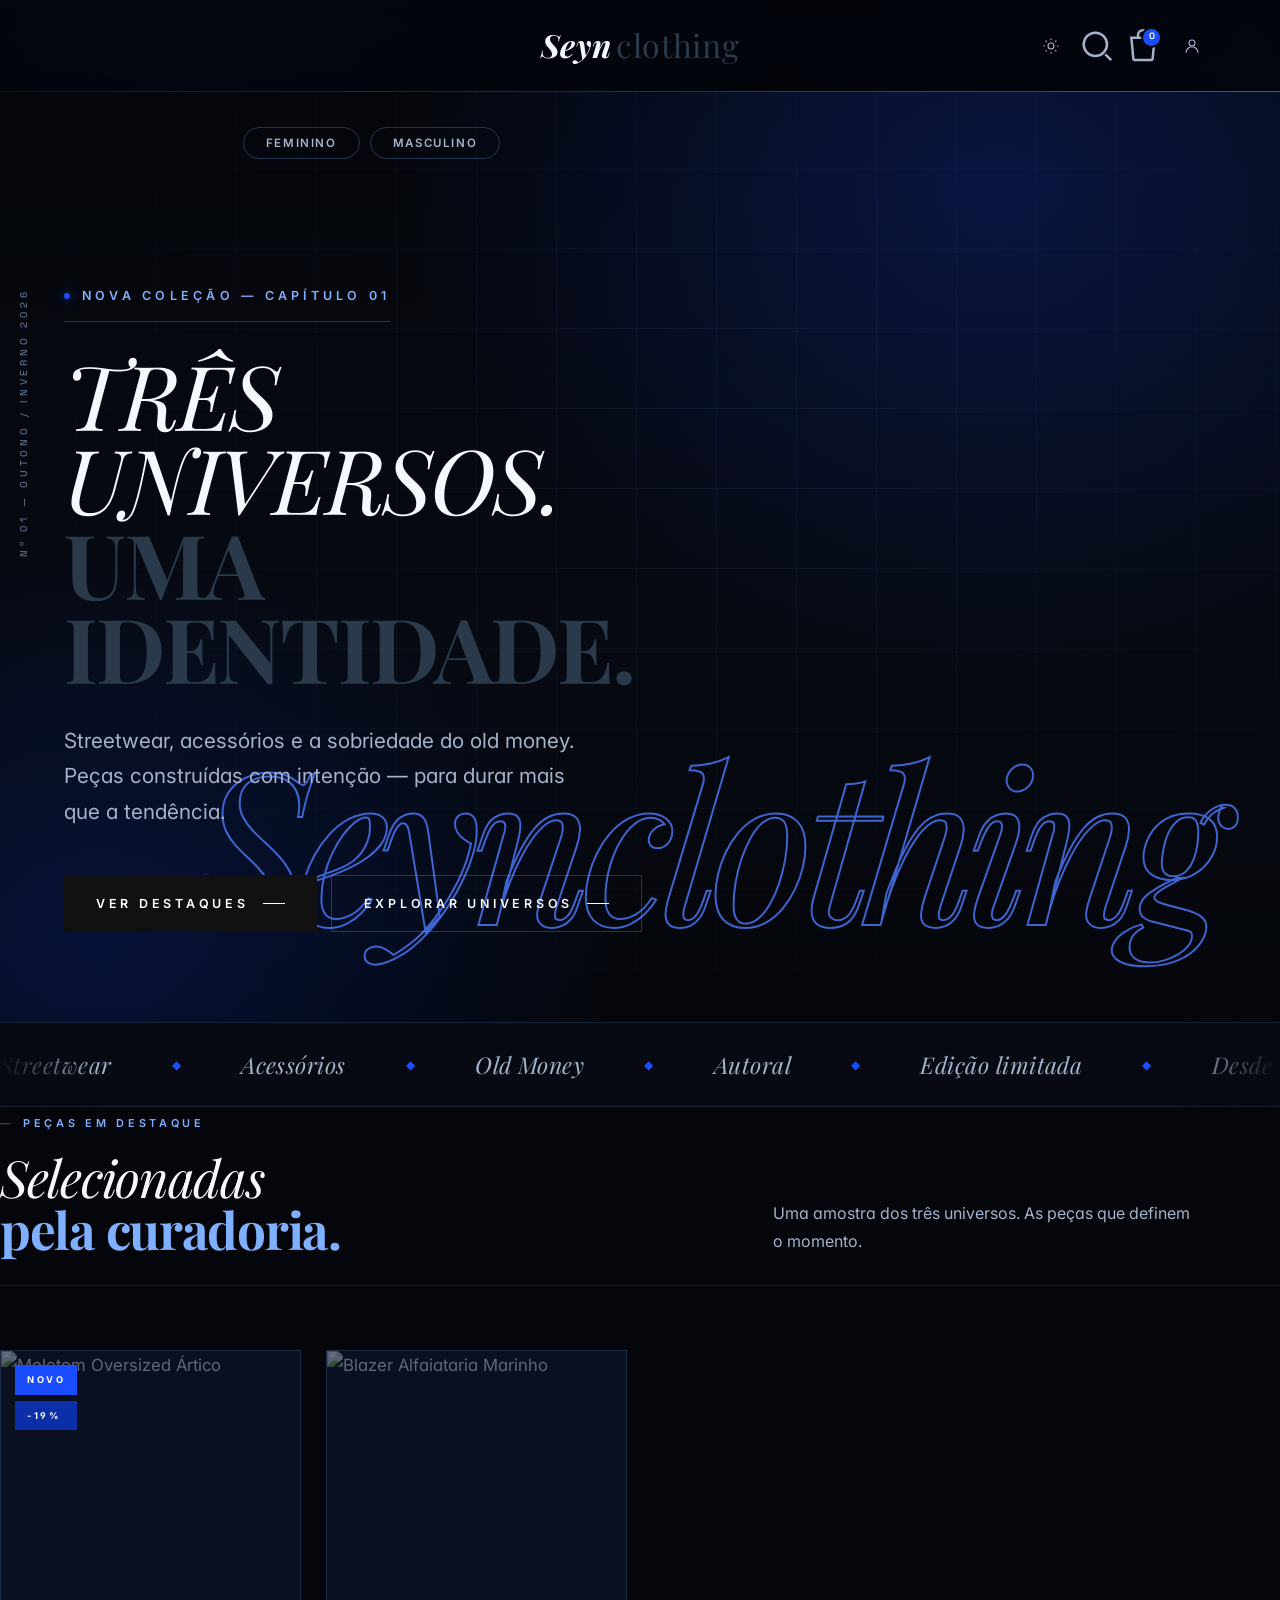
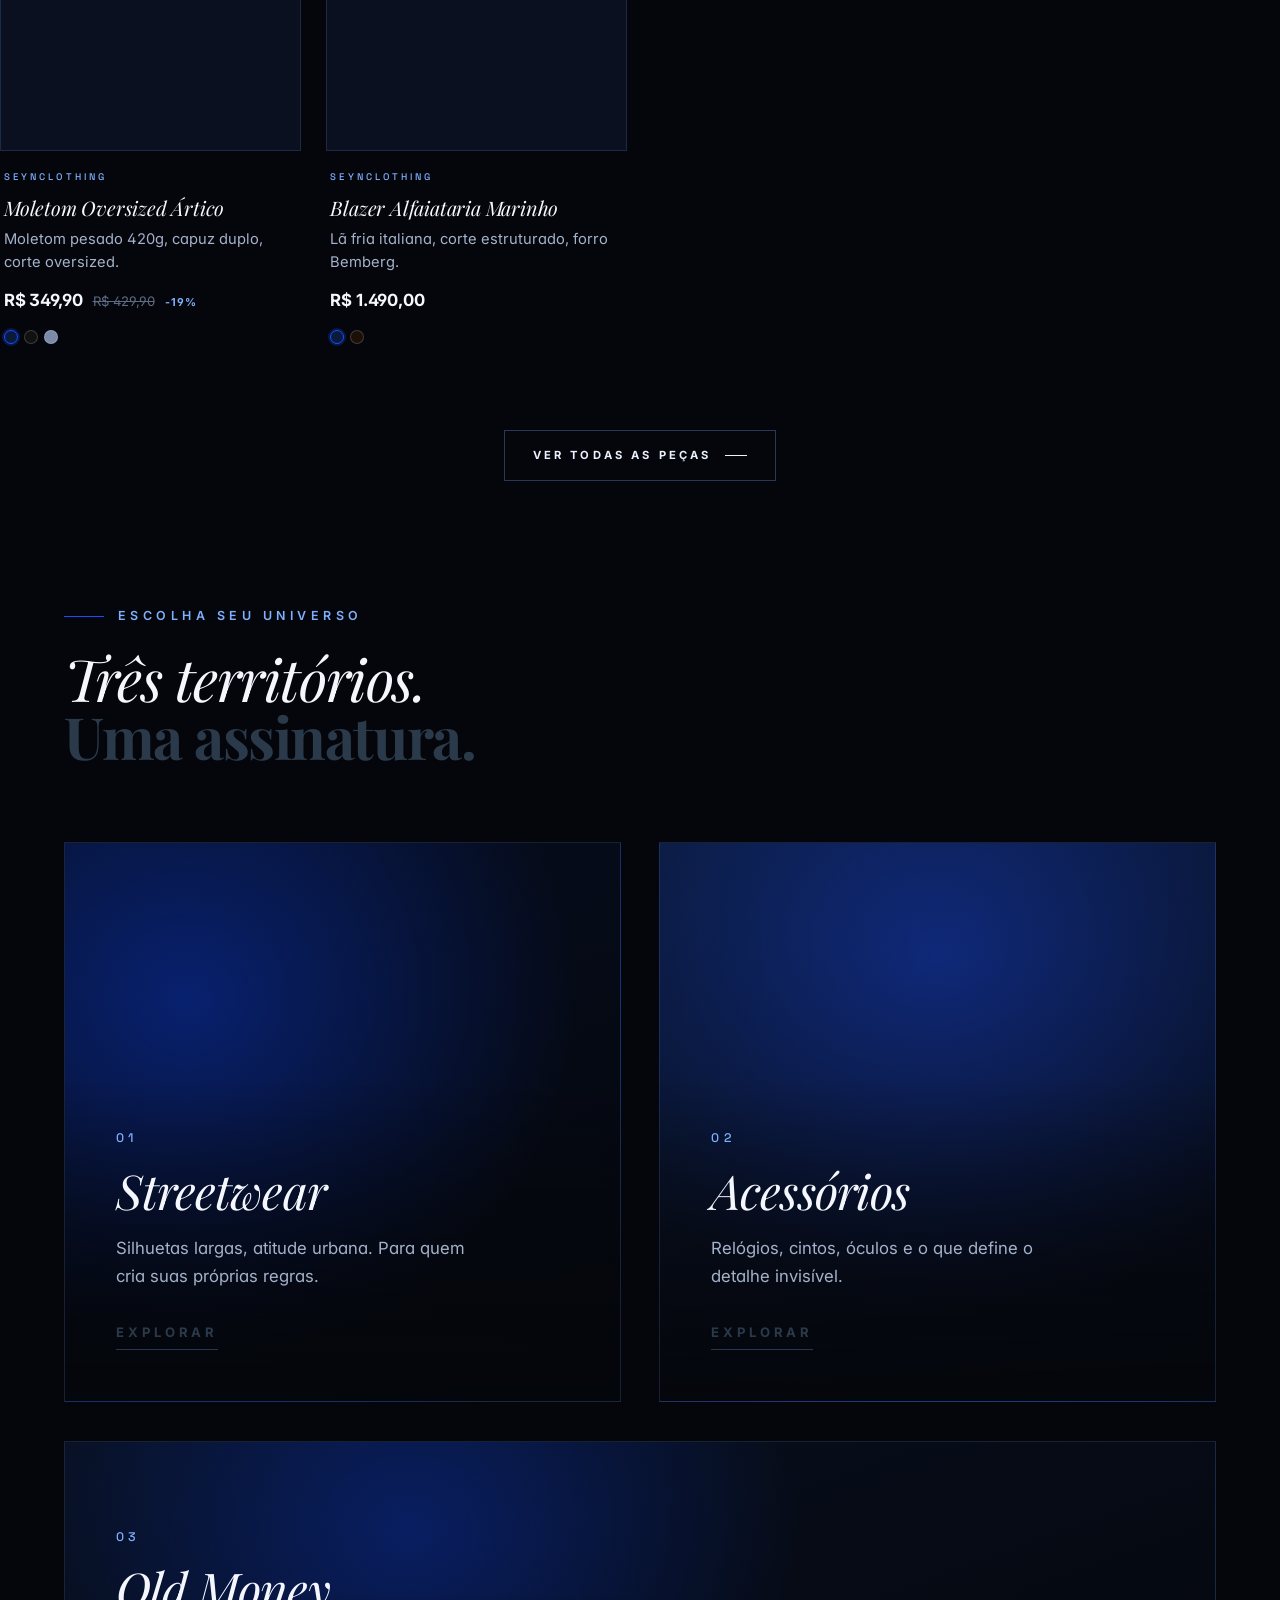
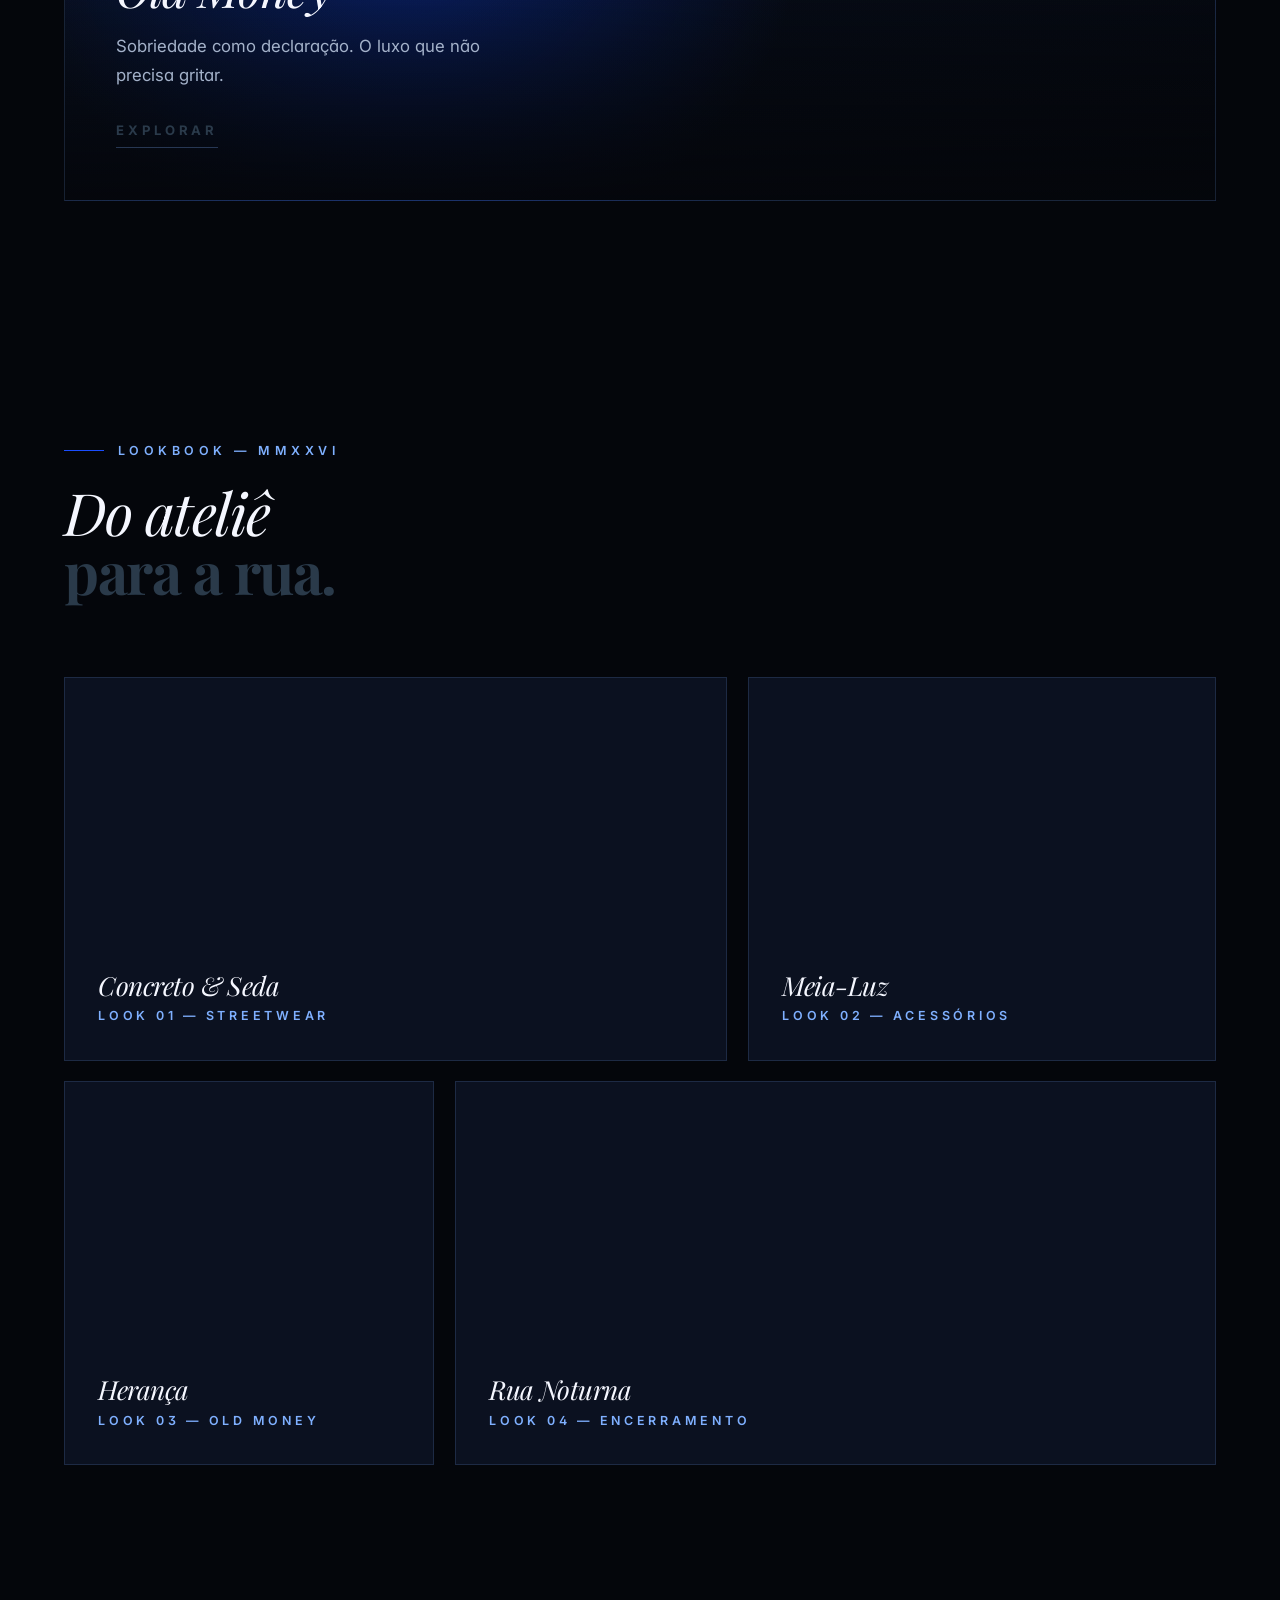
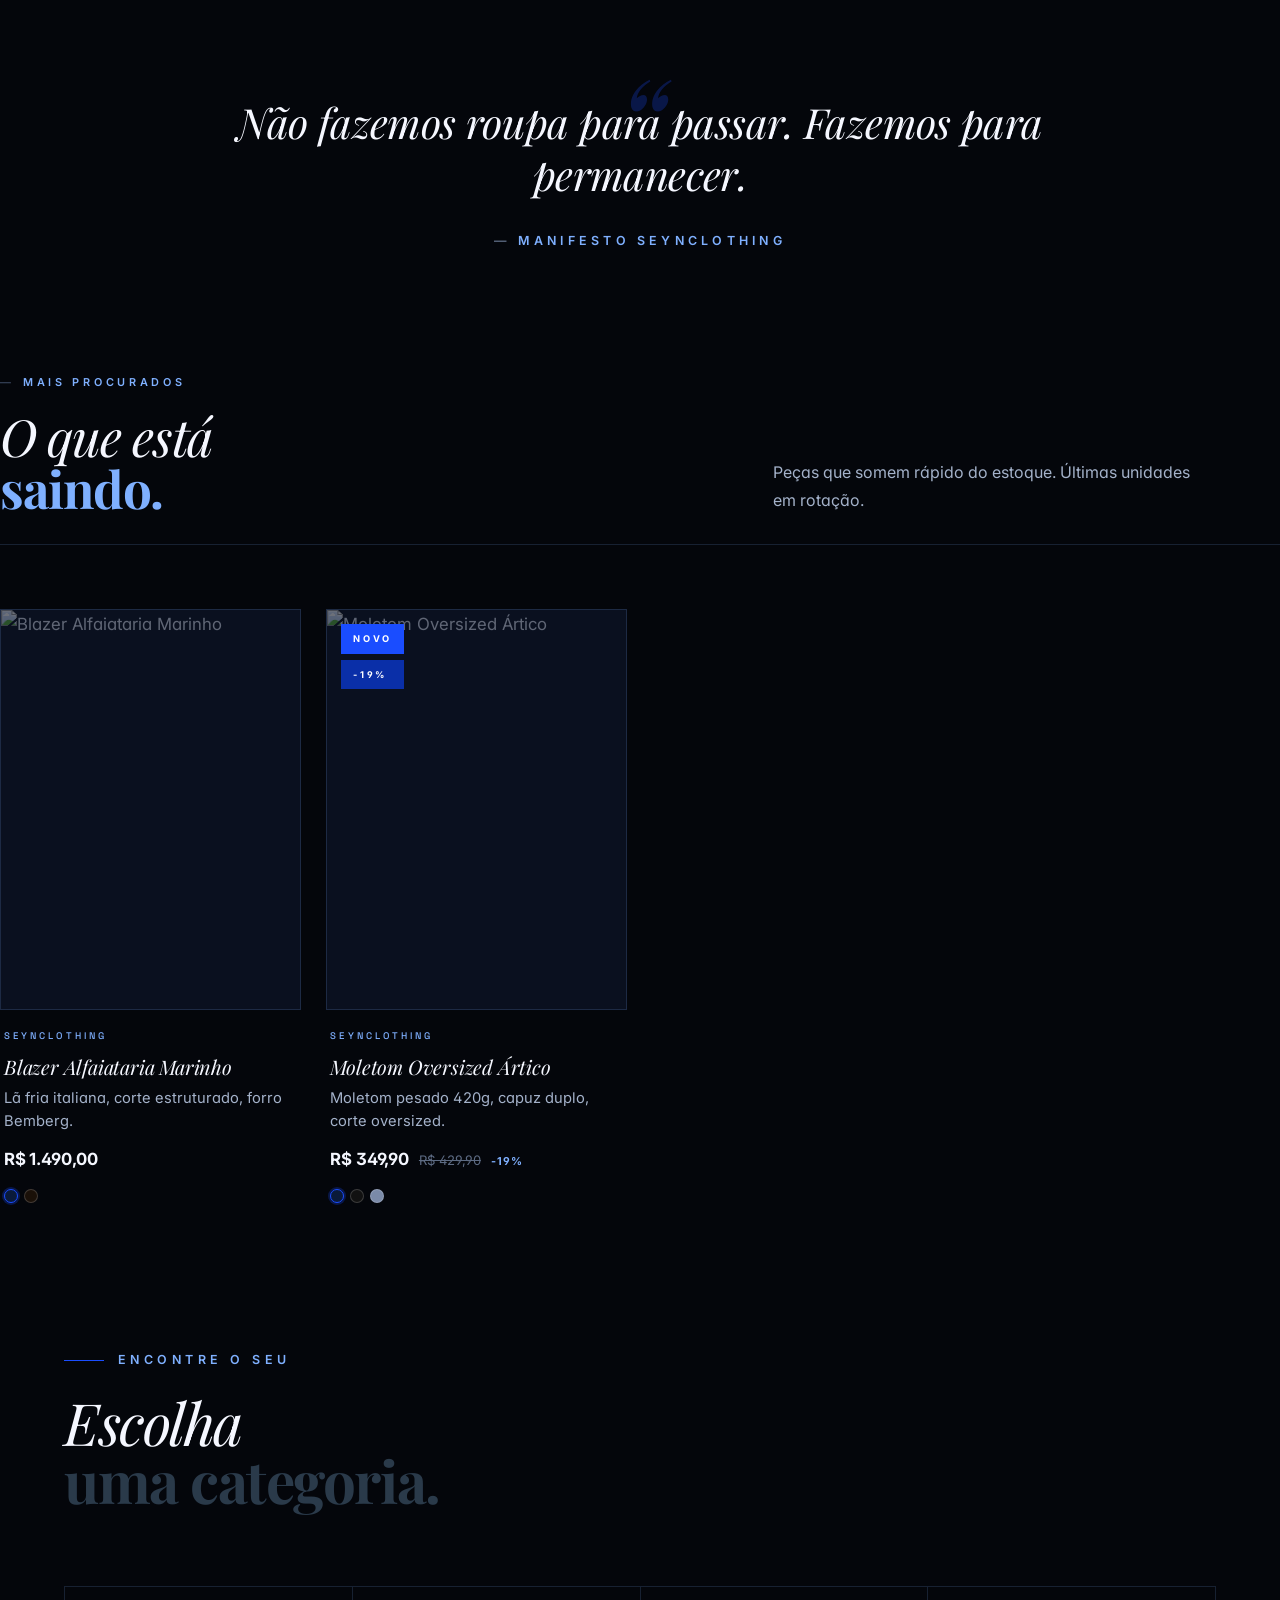
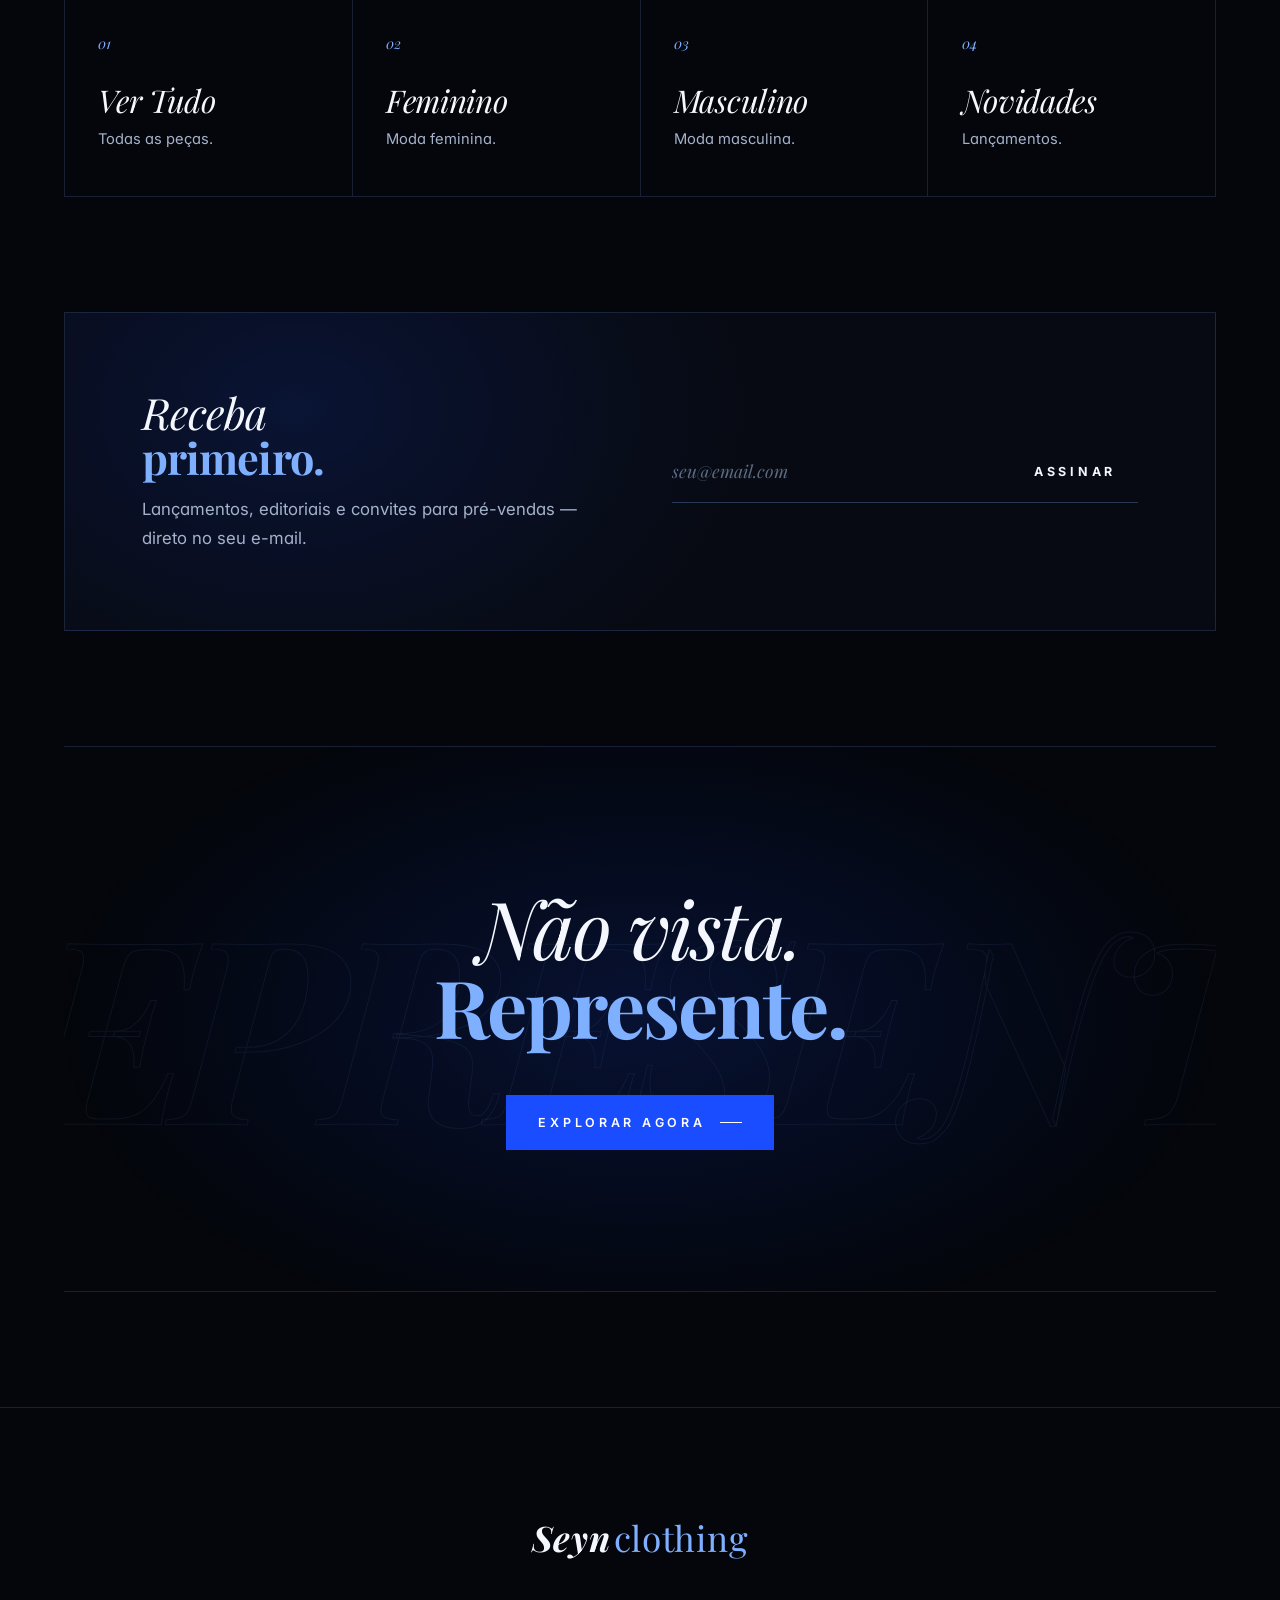
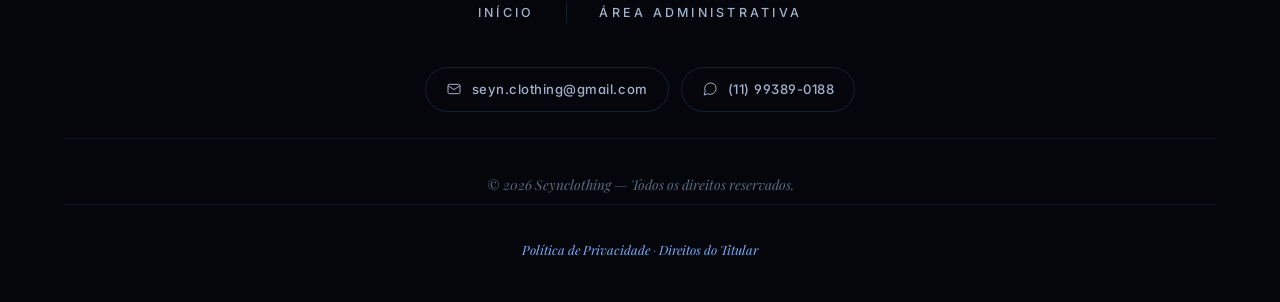
==== index.html @ 2de82248 "fix: injeta marcas no menu e limpa html" ====
<!DOCTYPE html>
<html lang="pt-BR">
<head>
    <meta charset="UTF-8">
    <meta name="viewport" content="width=device-width, initial-scale=1.0">
    <title>Seynclothing — Streetwear · Acessórios · Old Money</title>
    <meta name="description" content="Seynclothing. Três universos: streetwear urbano, acessórios que definem e a sobriedade do old money.">
    <meta name="keywords" content="streetwear, moda masculina, old money, acessórios, tênis, roupas, mj stores">
    <meta name="author" content="Seynclothing">
    <meta name="theme-color" content="#05070c">
    <meta name="robots" content="index, follow">

    <meta property="og:type" content="website">
    <meta property="og:title" content="Seynclothing — Streetwear · Acessórios · Old Money">
    <meta property="og:description" content="Três universos. Uma identidade.">
    <meta property="og:url" content="https://seynclothing.netlify.app/">
    <meta property="og:image" content="https://images.unsplash.com/photo-1490481651871-ab68de25d43d?w=1200&h=630&fit=crop">
    <meta property="og:image:width" content="1200">
    <meta property="og:image:height" content="630">
    <meta property="og:site_name" content="Seynclothing">
    <meta property="og:locale" content="pt_BR">

    <meta name="twitter:card" content="summary_large_image">
    <meta name="twitter:title" content="Seynclothing — Streetwear · Acessórios · Old Money">
    <meta name="twitter:description" content="Moda autoral para quem veste o que pensa.">
    <meta name="twitter:image" content="https://images.unsplash.com/photo-1490481651871-ab68de25d43d?w=1200&h=630&fit=crop">

    <link rel="icon" href="data:image/svg+xml,<svg xmlns='http://www.w3.org/2000/svg' viewBox='0 0 100 100'><rect width='100' height='100' fill='%231a4dff'/><text y='.9em' x='50%25' text-anchor='middle' font-size='70' font-family='Georgia,serif' font-style='italic' font-weight='700' fill='white'>S</text></svg>">
    <link rel="canonical" href="https://seynclothing.netlify.app/">

    <link rel="preconnect" href="https://fonts.googleapis.com">
    <link rel="preconnect" href="https://fonts.gstatic.com" crossorigin>
    <link href="https://fonts.googleapis.com/css2?family=Playfair+Display:ital,wght@0,400;0,500;0,700;0,900;1,400;1,700;1,900&family=Inter:wght@300;400;500;600;700;800;900&family=Space+Grotesk:wght@400;500;600;700&display=swap" rel="stylesheet">
    <link href="https://fonts.googleapis.com/css2?family=Cormorant+Garamond:ital,wght@0,400;0,500;0,600;0,700;1,400;1,500;1,600;1,700&family=Oswald:wght@400;500;600;700&display=swap" rel="stylesheet">

    <link rel="stylesheet" href="css/style.css">
    <link rel="stylesheet" href="css/produtos.css">
    <link rel="stylesheet" href="css/cliente.css">
</head>

<body>

<a href="#main" class="skip-link">Pular para o conteúdo</a>

<header class="header" id="header">
    <nav class="nav" id="nav" aria-label="Navegação principal">
        <button class="nav-close" onclick="fecharMenu()" aria-label="Fechar menu">
            <svg viewBox="0 0 24 24" fill="none" stroke="currentColor" stroke-width="1.5" aria-hidden="true"><path d="M6 6l12 12M18 6L6 18"/></svg>
        </button>
        <a href="index.html" class="active">Início</a>
        <!-- 🔥 O SCRIPT VAI INJETAR AS MARCAS AQUI EMBAIXO 🔥 -->
    </nav>

    <a href="index.html" class="logo" aria-label="Seynclothing — Página inicial">
        Seyn<span>clothing</span>
    </a>

    <div class="header-actions">
        <button class="search-button" onclick="abrirBusca()" aria-label="Pesquisar">
            <svg viewBox="0 0 24 24" fill="none" stroke="currentColor" stroke-width="1.5" aria-hidden="true"><circle cx="11" cy="11" r="7"/><path d="M20.5 20.5l-3.5-3.5"/></svg>
        </button>

        <a href="carrinho.html" class="cart-button" aria-label="Abrir carrinho">
            <svg viewBox="0 0 24 24" fill="none" stroke="currentColor" stroke-width="1.5" aria-hidden="true"><path d="M5 7h14l-1.2 12.5a1 1 0 0 1-1 .9H7.2a1 1 0 0 1-1-.9L5 7z"/><path d="M9 7V5.5A3 3 0 0 1 15 5.5V7"/></svg>
            <span id="cart-count">0</span>
        </a>

        <a href="login.html" class="conta-button" aria-label="Minha conta" id="contaHeaderBtn">
            <svg viewBox="0 0 24 24" fill="none" stroke="currentColor" stroke-width="1.5" aria-hidden="true"><circle cx="12" cy="8" r="4"/><path d="M4 21c0-4.4 3.6-8 8-8s8 3.6 8 8"/></svg>
            <span class="conta-nome" id="contaNomeHeader"></span>
        </a>

        <button class="menu-button" onclick="abrirMenu()" aria-label="Abrir menu">
            <svg viewBox="0 0 24 24" fill="none" stroke="currentColor" stroke-width="1.5" aria-hidden="true"><path d="M4 7h16M4 12h16M4 17h16"/></svg>
        </button>
    </div>
</header>

<div class="search-overlay" id="searchOverlay" role="dialog" aria-modal="true" aria-label="Busca de produtos">
    <div class="search-box">
        <button class="close-search" onclick="fecharBusca()" aria-label="Fechar busca">
            <svg viewBox="0 0 24 24" fill="none" stroke="currentColor" stroke-width="1.5" aria-hidden="true"><path d="M6 6l12 12M18 6L6 18"/></svg>
        </button>
        <p>O que você está procurando?</p>
        <input type="text" id="searchInput" placeholder="Moletom, relógio, mocassim..." autocomplete="off" spellcheck="false">
        <button onclick="pesquisarProduto()">Buscar</button>
    </div>
</div>

<main id="main">
    <section class="hero">
        <div class="hero-content">

            <div class="gender-filter">
              <button class="btn-gender" onclick="filtrarGenero('feminino')">Feminino</button>
              <button class="btn-gender" onclick="filtrarGenero('masculino')">Masculino</button>
            </div>

            <p class="hero-small">NOVA COLEÇÃO — CAPÍTULO 01</p>
            <h1>TRÊS UNIVERSOS.<br><span>UMA IDENTIDADE.</span></h1>
            <p class="hero-description">Streetwear, acessórios e a sobriedade do old money. Peças construídas com intenção — para durar mais que a tendência.</p>
            <div class="hero-buttons">
                <a href="#destaques" class="btn-primary">Ver destaques</a>
                <a href="#categorias" class="btn-secondary">Explorar universos</a>
            </div>
        </div>
        <div class="hero-decoration" aria-hidden="true"><span>Seynclothing</span></div>
    </section>

    <div class="ticker" aria-hidden="true">
        <div class="ticker-track">
            <span>Streetwear</span><span>Acessórios</span><span>Old Money</span><span>Autoral</span><span>Edição limitada</span><span>Desde 2018</span>
            <span>Streetwear</span><span>Acessórios</span><span>Old Money</span><span>Autoral</span><span>Edição limitada</span><span>Desde 2018</span>
        </div>
    </div>

    <section class="products" id="destaques">
        <header class="section-head">
            <div class="section-head-left">
                <span class="section-kicker"><span>—</span>PEÇAS EM DESTAQUE</span>
                <h2 class="section-title">Selecionadas<span>pela curadoria.</span></h2>
            </div>
            <div class="section-head-right">
                <p>Uma amostra dos três universos. As peças que definem o momento.</p>
            </div>
        </header>
        <div class="products-grid" id="products-grid" data-limit="8" aria-live="polite"></div>
        <div class="products-cta">
            <!-- Botões limpos, agora apontam para a busca geral -->
            <a href="busca.html" class="btn-secondary">Ver todas as peças</a>
        </div>
    </section>

    <section class="categories" id="categorias">
        <div class="section-title">
            <p>ESCOLHA SEU UNIVERSO</p>
            <h2>Três territórios.<span>Uma assinatura.</span></h2>
        </div>
        <div class="category-grid category-grid--three">
            <!-- Trocado de <a> para <div> para tirar a URL feia no canto -->
            <div onclick="window.location.href='busca.html'" class="category-card street-card" style="cursor:pointer">
                <div class="category-content">
                    <span>01</span><h3>Streetwear</h3>
                    <p>Silhuetas largas, atitude urbana. Para quem cria suas próprias regras.</p>
                    <strong>Explorar</strong>
                </div>
            </div>
            <div onclick="window.location.href='busca.html'" class="category-card access-card" style="cursor:pointer">
                <div class="category-content">
                    <span>02</span><h3>Acessórios</h3>
                    <p>Relógios, cintos, óculos e o que define o detalhe invisível.</p>
                    <strong>Explorar</strong>
                </div>
            </div>
            <div onclick="window.location.href='busca.html'" class="category-card old-card" style="cursor:pointer">
                <div class="category-content">
                    <span>03</span><h3>Old Money</h3>
                    <p>Sobriedade como declaração. O luxo que não precisa gritar.</p>
                    <strong>Explorar</strong>
                </div>
            </div>
        </div>
    </section>

    <section class="lookbook" id="lookbook" aria-labelledby="lookbook-title">
        <div class="section-title">
            <p>LOOKBOOK — MMXXVI</p>
            <h2 id="lookbook-title">Do ateliê<span>para a rua.</span></h2>
        </div>
        <div class="lookbook-grid">
            <article class="lookbook-item span-7"><h4>Concreto & Seda</h4><small>LOOK 01 — STREETWEAR</small></article>
            <article class="lookbook-item span-5"><h4>Meia-Luz</h4><small>LOOK 02 — ACESSÓRIOS</small></article>
            <article class="lookbook-item span-4"><h4>Herança</h4><small>LOOK 03 — OLD MONEY</small></article>
            <article class="lookbook-item span-8"><h4>Rua Noturna</h4><small>LOOK 04 — ENCERRAMENTO</small></article>
        </div>
    </section>

    <section class="pull-quote">
        <blockquote>Não fazemos roupa para passar. Fazemos para permanecer.</blockquote>
        <cite>Manifesto Seynclothing</cite>
    </section>

    <section class="products products-alt">
        <header class="section-head">
            <div class="section-head-left">
                <span class="section-kicker"><span>—</span>MAIS PROCURADOS</span>
                <h2 class="section-title">O que está<span>saindo.</span></h2>
            </div>
            <div class="section-head-right">
                <p>Peças que somem rápido do estoque. Últimas unidades em rotação.</p>
            </div>
        </header>
        <div class="products-grid" id="products-grid-procurados" data-limit="4" data-ordem="preco-desc" aria-live="polite"></div>
    </section>

    <section class="quick-categories">
        <div class="section-title">
            <p>ENCONTRE O SEU</p>
            <h2>Escolha<span>uma categoria.</span></h2>
        </div>
        <div class="quick-grid">
            <a href="busca.html" class="quick-card"><span>01</span><h3>Ver Tudo</h3><p>Todas as peças.</p></a>
            <a href="busca.html?q=feminino" class="quick-card"><span>02</span><h3>Feminino</h3><p>Moda feminina.</p></a>
            <a href="busca.html?q=masculino" class="quick-card"><span>03</span><h3>Masculino</h3><p>Moda masculina.</p></a>
            <a href="busca.html" class="quick-card"><span>04</span><h3>Novidades</h3><p>Lançamentos.</p></a>
        </div>
    </section>

    <section class="newsletter">
        <div>
            <h3>Receba<span>primeiro.</span></h3>
            <p>Lançamentos, editoriais e convites para pré-vendas — direto no seu e-mail.</p>
        </div>
        <form class="newsletter-form" id="newsletterForm">
            <input type="email" placeholder="seu@email.com" aria-label="Seu e-mail" required>
            <button type="submit">Assinar</button>
        </form>
    </section>

    <section class="final-cta">
        <div>
            <h2>Não vista.<span>Represente.</span></h2>
            <a href="#destaques" class="btn-primary">Explorar agora</a>
        </div>
    </section>
</main>

<footer class="footer">
    <div class="footer-logo">Seyn<span>clothing</span></div>
    <nav class="footer-links" aria-label="Rodapé">
        <a href="index.html">Início</a>
        <!-- Categorias antigas removidas do rodapé também -->
        <a href="admin.html" class="admin-link">Área administrativa</a>
    </nav>
    <div class="footer-contato">
    <a href="mailto:seyn.clothing@gmail.com" class="footer-contato-link">
        <svg viewBox="0 0 24 24" fill="none" stroke="currentColor" stroke-width="1.5">
            <rect x="3" y="5" width="18" height="14" rx="2"/>
            <path d="M3 7l9 6 9-6"/>
        </svg>
        <span>seyn.clothing@gmail.com</span>
    </a>

    <a href="https://wa.me/5511993890188" target="_blank" rel="noopener" class="footer-contato-link">
        <svg viewBox="0 0 24 24" fill="none" stroke="currentColor" stroke-width="1.5">
            <path d="M21 11.5a8.38 8.38 0 0 1-.9 3.8 8.5 8.5 0 0 1-7.6 4.7 8.38 8.38 0 0 1-3.8-.9L3 21l1.9-5.7a8.38 8.38 0 0 1-.9-3.8 8.5 8.5 0 0 1 4.7-7.6 8.38 8.38 0 0 1 3.8-.9h.5a8.48 8.48 0 0 1 8 8v.5z"/>
        </svg>
        <span>(11) 99389-0188</span>
    </a>
</div>

<p>© 2026 Seynclothing — Todos os direitos reservados.</p>
<p class="footer-legal" style="margin-top:8px;font-size:0.8rem;">
    <a href="privacidade.html" style="color:#7fb0ff;">Política de Privacidade</a> ·
    <a href="direitos-titular.html" style="color:#7fb0ff;">Direitos do Titular</a>
</p>
</footer>

<div class="toast-stack" id="toastStack"></div>

<script src="https://www.gstatic.com/firebasejs/10.7.0/firebase-app-compat.js"></script>
<script src="https://www.gstatic.com/firebasejs/10.7.0/firebase-firestore-compat.js"></script>
<script src="https://www.gstatic.com/firebasejs/10.7.0/firebase-auth-compat.js"></script>
<script src="js/firebase-config.js"></script>
<script src="js/firebase-service.js"></script>
<script src="js/products.js"></script>
<script src="js/cart.js"></script>
<script src="js/script.js"></script>
<script src="js/whatsapp-float.js"></script>
<script src="js/cookie-consent.js"></script>
</body>
</html>
---- css/style.css ----
/* =========================================================
   ██████╗ SEYNCLOTHING — CSS COMPLETO
   ██╔══██╗  Moda editorial · Azul profundo & Preto
   ██████╔╝  Playfair Display + Inter + Space Grotesk
   ██╔══██╗  Versão 6.0 — limpo e sem conflitos
   ██████╔╝
   ╚═════╝
   ========================================================= */


/* =========================================================
   01. DESIGN TOKENS
   ========================================================= */
:root {

    --ink-0:      #04060b;
    --ink-1:      #070a12;
    --ink-2:      #0b1120;
    --ink-3:      #101a2e;
    --ink-4:      #17233d;

    --blue-0:     #0a2fa8;
    --blue-1:     #1a4dff;
    --blue-2:     #4d7cff;
    --blue-3:     #7fb0ff;
    --blue-4:     #b8d4ff;

    --paper-0:    #f5f7ff;
    --paper-1:    #e0e6f5;
    --paper-2:    #a4b2ca;
    --paper-3:    #5d6b83;
    --paper-4:    #38455c;

    --line-0:     rgba(127, 176, 255, .08);
    --line-1:     rgba(127, 176, 255, .16);
    --line-2:     rgba(127, 176, 255, .28);
    --line-3:     rgba(127, 176, 255, .45);
    --line-4:     rgba(127, 176, 255, .75);

    --halo-soft:  0 0 80px rgba(26, 77, 255, .18);
    --halo-mid:   0 0 60px rgba(26, 77, 255, .30);
    --halo-hard:  0 0 40px rgba(26, 77, 255, .50);

    --ff-display: 'Playfair Display', 'Times New Roman', Georgia, serif;
    --ff-sans:    'Inter', system-ui, -apple-system, 'Segoe UI', sans-serif;
    --ff-mono:    'Space Grotesk', 'JetBrains Mono', ui-monospace, monospace;

    --fs-nano:    clamp(0.60rem, 0.55rem + 0.20vw, 0.70rem);
    --fs-micro:   clamp(0.68rem, 0.62rem + 0.25vw, 0.78rem);
    --fs-label:   clamp(0.72rem, 0.66rem + 0.28vw, 0.82rem);
    --fs-small:   clamp(0.82rem, 0.76rem + 0.30vw, 0.92rem);
    --fs-body:    clamp(0.95rem, 0.88rem + 0.35vw, 1.05rem);
    --fs-lead:    clamp(1.10rem, 0.98rem + 0.50vw, 1.30rem);
    --fs-h4:      clamp(1.15rem, 1.00rem + 0.80vw, 1.50rem);
    --fs-h3:      clamp(1.50rem, 1.20rem + 1.40vw, 2.40rem);
    --fs-h2:      clamp(2.00rem, 1.40rem + 2.80vw, 4.00rem);
    --fs-h1:      clamp(2.60rem, 1.60rem + 5.00vw, 6.20rem);
    --fs-mega:    clamp(3.40rem, 1.60rem + 8.00vw, 9.00rem);
    --fs-giga:    clamp(5.00rem, 2.00rem + 14.0vw, 18.0rem);

    --gutter:     clamp(20px, 5vw, 96px);
    --gutter-y:   clamp(60px, 9vw, 140px);
    --header-h:   clamp(70px, 8vw, 92px);

    --space-1:    4px;
    --space-2:    8px;
    --space-3:    12px;
    --space-4:    16px;
    --space-5:    24px;
    --space-6:    32px;
    --space-7:    48px;
    --space-8:    64px;
    --space-9:    96px;

    --radius-0:    0px;
    --radius-1:    2px;
    --radius-pill: 999px;

    --ease-soft:    cubic-bezier(.22, 1, .36, 1);
    --ease-reveal:  cubic-bezier(.65, .05, .36, 1);
    --ease-back:    cubic-bezier(.34, 1.56, .64, 1);
    --ease-swift:   cubic-bezier(.16, 1, .30, 1);

    --t-fast:   .25s;
    --t-mid:    .45s;
    --t-slow:   .75s;
    --t-lazy:   1.20s;
}


/* =========================================================
   02. RESET & BASE
   ========================================================= */
*, *::before, *::after {
    margin: 0;
    padding: 0;
    box-sizing: border-box;
}

html {
    scroll-behavior: smooth;
    -webkit-text-size-adjust: 100%;
    text-size-adjust: 100%;
}

body {
    background: var(--ink-0);
    color: var(--paper-1);
    font-family: var(--ff-sans);
    font-size: var(--fs-body);
    font-weight: 400;
    line-height: 1.7;
    padding-top: var(--header-h);
    overflow-x: hidden;
    -webkit-font-smoothing: antialiased;
    -moz-osx-font-smoothing: grayscale;
    text-rendering: optimizeLegibility;
    font-feature-settings: "ss01" 1, "cv11" 1, "kern" 1, "liga" 1;
}

body::before {
    content: "";
    position: fixed;
    inset: 0;
    background:
        radial-gradient(1200px 800px at 15% -10%, rgba(26, 77, 255, .10), transparent 60%),
        radial-gradient(900px 700px at 105% 15%, rgba(10, 47, 168, .14), transparent 65%),
        radial-gradient(1100px 900px at 50% 120%, rgba(26, 77, 255, .07), transparent 70%);
    pointer-events: none;
    z-index: 0;
}

body::after {
    content: "";
    position: fixed;
    inset: 0;
    background-image: url("data:image/svg+xml;utf8,<svg xmlns='http://www.w3.org/2000/svg' width='160' height='160' viewBox='0 0 160 160'><filter id='n'><feTurbulence type='fractalNoise' baseFrequency='0.85' numOctaves='2' stitchTiles='stitch'/><feColorMatrix values='0 0 0 0 0.5 0 0 0 0 0.6 0 0 0 0 1 0 0 0 0.035 0'/></filter><rect width='160' height='160' filter='url(%23n)'/></svg>");
    opacity: .55;
    mix-blend-mode: overlay;
    pointer-events: none;
    z-index: 1;
}

body > * {
    position: relative;
    z-index: 2;
}

a { color: inherit; text-decoration: none; }

button {
    font-family: inherit;
    cursor: pointer;
    border: none;
    background: none;
    color: inherit;
}

img, picture, video, svg { max-width: 100%; display: block; }

input, textarea, select { font: inherit; color: inherit; }

ul, ol { list-style: none; }

::selection { background: var(--blue-1); color: #fff; }
::-moz-selection { background: var(--blue-1); color: #fff; }

::-webkit-scrollbar { width: 10px; height: 10px; }
::-webkit-scrollbar-track { background: var(--ink-0); border-left: 1px solid var(--line-0); }
::-webkit-scrollbar-thumb {
    background: linear-gradient(180deg, var(--blue-1), var(--blue-0));
    border: 2px solid var(--ink-0);
}
::-webkit-scrollbar-thumb:hover {
    background: linear-gradient(180deg, var(--blue-2), var(--blue-1));
}


/* =========================================================
   03. TIPOGRAFIA
   ========================================================= */
h1, h2, h3, h4, h5, h6 {
    font-family: var(--ff-display);
    font-weight: 400;
    line-height: 1;
    letter-spacing: -.02em;
    color: var(--paper-0);
}

h1 { font-size: var(--fs-h1); font-style: italic; }
h2 { font-size: var(--fs-h2); }
h3 { font-size: var(--fs-h3); }
h4 { font-size: var(--fs-h4); }

p { font-size: var(--fs-body); line-height: 1.75; color: var(--paper-2); }

strong, b { font-weight: 700; color: var(--paper-0); }

em, i { font-family: var(--ff-display); font-style: italic; }

code, kbd, samp { font-family: var(--ff-mono); font-size: .9em; }


/* =========================================================
   04. UTILITÁRIOS
   ========================================================= */
.skip-link {
    position: absolute;
    top: -100px;
    left: 20px;
    padding: 12px 20px;
    background: var(--blue-1);
    color: #fff;
    font-size: .8rem;
    font-weight: 600;
    letter-spacing: .2em;
    text-transform: uppercase;
    z-index: 9999;
    transition: top .3s var(--ease-soft);
}
.skip-link:focus { top: 20px; }

.reveal {
    opacity: 0;
    transform: translateY(48px);
    transition: opacity 1s var(--ease-reveal), transform 1s var(--ease-reveal);
}
.reveal.visible { opacity: 1; transform: translateY(0); }

.reveal-left {
    opacity: 0;
    transform: translateX(-60px);
    transition: all 1s var(--ease-reveal);
}
.reveal-left.visible { opacity: 1; transform: translateX(0); }

.reveal-right {
    opacity: 0;
    transform: translateX(60px);
    transition: all 1s var(--ease-reveal);
}
.reveal-right.visible { opacity: 1; transform: translateX(0); }

.reveal-mask { overflow: hidden; display: inline-block; vertical-align: bottom; }
.reveal-mask > span { display: inline-block; transform: translateY(105%); transition: transform 1.1s var(--ease-reveal); }
.reveal-mask.visible > span { transform: translateY(0); }

.reveal-delay-1 { transition-delay: .1s; }
.reveal-delay-2 { transition-delay: .2s; }
.reveal-delay-3 { transition-delay: .3s; }
.reveal-delay-4 { transition-delay: .4s; }
.reveal-delay-5 { transition-delay: .5s; }

.container { width: 100%; max-width: 1500px; margin: 0 auto; padding: 0 var(--gutter); }
.container-narrow { width: 100%; max-width: 900px; margin: 0 auto; padding: 0 var(--gutter); }

.divider-marker {
    display: flex;
    align-items: center;
    gap: 20px;
    padding: 0 var(--gutter);
    margin: var(--gutter-y) 0;
    color: var(--paper-3);
}
.divider-marker::before, .divider-marker::after {
    content: "";
    flex: 1;
    height: 1px;
    background: var(--line-1);
}
.divider-marker span {
    font-family: var(--ff-display);
    font-style: italic;
    font-size: .9rem;
    letter-spacing: .12em;
}

.link-underline { position: relative; display: inline-block; }
.link-underline::after {
    content: "";
    position: absolute;
    left: 0; bottom: -4px;
    width: 100%; height: 1px;
    background: currentColor;
    transform: scaleX(0);
    transform-origin: right;
    transition: transform .5s var(--ease-soft);
}
.link-underline:hover::after { transform: scaleX(1); transform-origin: left; }


/* =========================================================
   05. LOADER
   ========================================================= */
.loader {
    position: fixed;
    inset: 0;
    display: grid;
    place-items: center;
    background: var(--ink-0);
    z-index: 9998;
    transition: opacity .8s var(--ease-soft), visibility .8s var(--ease-soft);
}
.loader.done { opacity: 0; visibility: hidden; }
.loader-inner { text-align: center; }
.loader-brand {
    display: inline-flex;
    gap: 3px;
    font-family: var(--ff-display);
    font-style: italic;
    font-size: clamp(2rem, 5vw, 3rem);
    font-weight: 700;
    color: var(--paper-0);
    margin-bottom: 30px;
}
.loader-letter { opacity: 0; transform: translateY(20px); animation: loaderLetter .5s var(--ease-back) forwards; }
.loader-letter:nth-child(1) { animation-delay: .05s; }
.loader-letter:nth-child(2) { animation-delay: .10s; }
.loader-letter:nth-child(3) { animation-delay: .15s; }
.loader-letter:nth-child(4) { animation-delay: .20s; }
.loader-letter:nth-child(5) { animation-delay: .25s; }
.loader-letter:nth-child(6) { animation-delay: .30s; }
.loader-letter:nth-child(7) { animation-delay: .35s; }
.loader-letter:nth-child(8) { animation-delay: .40s; }
.loader-letter:nth-child(9) { animation-delay: .45s; }
@keyframes loaderLetter { to { opacity: 1; transform: translateY(0); } }
.loader-line { width: 200px; height: 1px; background: var(--line-1); margin: 0 auto 20px; overflow: hidden; }
.loader-line span { display: block; width: 0; height: 100%; background: var(--blue-1); animation: loaderLine 2s var(--ease-soft) forwards; }
@keyframes loaderLine { to { width: 100%; } }
.loader-meta {
    font-family: var(--ff-mono);
    font-size: .7rem;
    font-weight: 500;
    letter-spacing: .3em;
    color: var(--paper-3);
    text-transform: uppercase;
}


/* =========================================================
   06. CURSOR / HALO
   ========================================================= */
.cursor-halo {
    position: fixed;
    top: 0; left: 0;
    width: 360px; height: 360px;
    border-radius: 50%;
    background: radial-gradient(circle, rgba(26, 77, 255, .12), transparent 65%);
    pointer-events: none;
    transform: translate(-50%, -50%);
    mix-blend-mode: screen;
    z-index: 3;
    transition: opacity .4s var(--ease-soft);
}


/* =========================================================
   07. HEADER
   ========================================================= */
.header {
    position: fixed;
    top: 0; left: 0;
    width: 100%;
    height: var(--header-h);
    display: grid;
    grid-template-columns: 1fr auto 1fr;
    align-items: center;
    gap: 24px;
    padding: 0 var(--gutter);
    background: rgba(4, 6, 11, .82);
    backdrop-filter: blur(22px) saturate(140%);
    -webkit-backdrop-filter: blur(22px) saturate(140%);
    border-bottom: 1px solid var(--line-0);
    z-index: 200;
    transition: height .5s var(--ease-soft), background .5s var(--ease-soft), border-color .5s var(--ease-soft);
}

.header::after {
    content: "";
    position: absolute;
    left: 0; bottom: -1px;
    width: 100%; height: 1px;
    background: linear-gradient(90deg, transparent 0%, var(--blue-1) 25%, var(--blue-3) 50%, var(--blue-1) 75%, transparent 100%);
    background-size: 220% 100%;
    opacity: .5;
    animation: headerEnergy 8s linear infinite;
    pointer-events: none;
}

@keyframes headerEnergy { to { background-position: 220% 0; } }

.header.scrolled {
    height: 68px;
    background: rgba(4, 6, 11, .94);
    border-bottom-color: var(--line-1);
    box-shadow: 0 1px 0 rgba(127, 176, 255, .06), 0 20px 60px rgba(0, 0, 0, .55);
}

.logo {
    grid-column: 2;
    display: inline-flex;
    align-items: baseline;
    gap: 2px;
    font-family: var(--ff-display);
    font-size: clamp(1.5rem, 1rem + 1.4vw, 2rem);
    font-weight: 700;
    font-style: italic;
    letter-spacing: .02em;
    color: var(--paper-0);
    text-align: center;
    white-space: nowrap;
    transition: letter-spacing .6s var(--ease-soft), transform .5s var(--ease-soft);
}

.logo span {
    font-style: normal;
    font-weight: 400;
    color: var(--blue-3);
    padding-left: 3px;
    transition: color .4s var(--ease-soft);
}

.logo:hover { letter-spacing: .04em; transform: translateY(-1px); }
.logo:hover span { color: var(--blue-2); }

.nav {
    grid-column: 1;
    grid-row: 1;
    display: flex;
    align-items: center;
    gap: clamp(12px, 1.8vw, 28px);
}

.nav a {
    position: relative;
    display: inline-block;
    font-family: var(--ff-sans);
    font-size: var(--fs-micro);
    font-weight: 500;
    letter-spacing: .22em;
    text-transform: uppercase;
    color: var(--paper-2);
    padding: 8px 0;
    transition: color .35s var(--ease-soft), letter-spacing .5s var(--ease-soft);
}

.nav a::before {
    content: "";
    position: absolute;
    left: -14px; top: 50%;
    width: 4px; height: 4px;
    background: var(--blue-1);
    border-radius: 50%;
    transform: translateY(-50%) scale(0);
    transition: transform .5s var(--ease-back);
}

.nav a:hover { color: var(--paper-0); letter-spacing: .26em; }
.nav a:hover::before { transform: translateY(-50%) scale(1); }
.nav a.active { color: var(--paper-0); }
.nav a.active::before { transform: translateY(-50%) scale(1); }
.nav .nav-close { display: none; }

.header-actions {
    grid-column: 3;
    grid-row: 1;
    display: flex;
    align-items: center;
    justify-content: flex-end;
    gap: 4px;
}

.search-button,
.cart-button,
.menu-button {
    position: relative;
    width: 42px; height: 42px;
    display: grid;
    place-items: center;
    font-size: 1rem;
    color: var(--paper-2);
    border: 1px solid transparent;
    border-radius: 50%;
    transition: color .35s var(--ease-soft), background .35s var(--ease-soft), border-color .35s var(--ease-soft), transform .4s var(--ease-back);
}

.search-button:hover,
.cart-button:hover,
.menu-button:hover {
    color: var(--paper-0);
    background: rgba(127, 176, 255, .06);
    border-color: var(--line-2);
    transform: translateY(-2px);
}

#cart-count {
    position: absolute;
    top: 3px; right: 3px;
    min-width: 17px; height: 17px;
    display: grid;
    place-items: center;
    padding: 0 5px;
    font-family: var(--ff-mono);
    font-size: .58rem;
    font-weight: 700;
    letter-spacing: 0;
    color: #fff;
    background: var(--blue-1);
    border-radius: var(--radius-pill);
    box-shadow: 0 0 0 2px var(--ink-0);
    transition: transform .4s var(--ease-back);
}
#cart-count.bump { animation: cartBump .5s var(--ease-back); }
@keyframes cartBump {
    0%   { transform: scale(1); }
    40%  { transform: scale(1.4); }
    100% { transform: scale(1); }
}

.menu-button { display: none; }


/* =========================================================
   07.B BOTÃO DE CONTA — header
   ========================================================= */
.conta-wrap {
    position: relative;
    display: inline-block;
}

.conta-button {
    position: relative;
    display: flex;
    align-items: center;
    gap: 8px;
    height: 42px;
    padding: 0 14px;
    color: #a4b2ca;
    border: 1px solid transparent;
    border-radius: 99px;
    text-decoration: none;
    transition: all .35s cubic-bezier(.22, 1, .36, 1);
    white-space: nowrap;
}

.conta-button:hover {
    color: #f5f7ff;
    background: rgba(127, 176, 255, .06);
    border-color: rgba(127, 176, 255, .28);
}

.conta-button svg {
    width: 18px;
    height: 18px;
    flex-shrink: 0;
}

.conta-nome {
    display: none;
    font-family: var(--ff-sans);
    font-size: .78rem;
    font-weight: 600;
    letter-spacing: .04em;
    max-width: 100px;
    overflow: hidden;
    text-overflow: ellipsis;
    white-space: nowrap;
}

.conta-button.logado .conta-nome { display: inline; }

.conta-button.logado {
    color: #10b981;
    border-color: rgba(16, 185, 129, .3);
    background: rgba(16, 185, 129, .08);
}

.conta-button.logado:hover {
    color: #34d399;
    border-color: #10b981;
    background: rgba(16, 185, 129, .14);
}

.conta-button.logado::after {
    content: "";
    position: absolute;
    top: 4px;
    right: 4px;
    width: 8px;
    height: 8px;
    background: #10b981;
    border-radius: 50%;
    border: 2px solid #04060b;
    box-shadow: 0 0 8px #10b981;
}

.conta-dropdown {
    position: absolute;
    top: calc(100% + 12px);
    right: 0;
    min-width: 280px;
    padding: 6px;
    background: #070a12;
    border: 1px solid rgba(127, 176, 255, .28);
    border-radius: 12px;
    box-shadow:
        0 30px 80px rgba(0, 0, 0, .6),
        0 0 40px rgba(26, 77, 255, .1);
    opacity: 0;
    visibility: hidden;
    transform: translateY(-8px);
    transition: all .3s cubic-bezier(.22, 1, .36, 1);
    z-index: 300;
    pointer-events: none;
}

.conta-wrap.aberto .conta-dropdown {
    opacity: 1;
    visibility: visible;
    transform: translateY(0);
    pointer-events: auto;
}

.conta-dropdown-head {
    display: flex;
    align-items: center;
    gap: 12px;
    padding: 14px 12px;
    border-bottom: 1px solid rgba(127, 176, 255, .16);
    margin-bottom: 6px;
}

.conta-avatar {
    width: 42px;
    height: 42px;
    display: grid;
    place-items: center;
    background: linear-gradient(135deg, #1a4dff, #0a2fa8);
    color: #fff;
    font-family: var(--ff-display);
    font-size: 1.15rem;
    font-weight: 700;
    font-style: italic;
    border-radius: 50%;
    flex-shrink: 0;
    box-shadow: 0 4px 12px rgba(26, 77, 255, .35);
}

.conta-dropdown-head > div { min-width: 0; flex: 1; }

.conta-dropdown-head strong {
    display: block;
    font-family: var(--ff-sans);
    font-size: .88rem;
    font-weight: 600;
    color: #f5f7ff;
    margin-bottom: 2px;
    overflow: hidden;
    text-overflow: ellipsis;
    white-space: nowrap;
}

.conta-dropdown-head small {
    display: block;
    font-family: var(--ff-sans);
    font-size: .72rem;
    color: #5d6b83;
    overflow: hidden;
    text-overflow: ellipsis;
    white-space: nowrap;
}

.conta-dropdown ul { padding: 4px; list-style: none; margin: 0; }

.conta-dropdown ul li a {
    display: flex;
    align-items: center;
    gap: 10px;
    padding: 10px 12px;
    font-family: var(--ff-sans);
    font-size: .84rem;
    font-weight: 500;
    color: #a4b2ca;
    text-decoration: none;
    border-radius: 6px;
    transition: all .25s cubic-bezier(.22, 1, .36, 1);
}

.conta-dropdown ul li a:hover {
    color: #f5f7ff;
    background: #0b1120;
}

.conta-dropdown ul li a svg {
    width: 15px;
    height: 15px;
    color: #7fb0ff;
    flex-shrink: 0;
}

.conta-dropdown-foot {
    padding: 4px;
    border-top: 1px solid rgba(127, 176, 255, .16);
    margin-top: 6px;
}

.conta-dropdown-foot button {
    display: flex;
    align-items: center;
    gap: 10px;
    width: 100%;
    padding: 10px 12px;
    font-family: var(--ff-sans);
    font-size: .84rem;
    font-weight: 500;
    color: #ff6b6b;
    border-radius: 6px;
    transition: all .25s cubic-bezier(.22, 1, .36, 1);
    text-align: left;
    background: transparent;
    border: none;
    cursor: pointer;
}

.conta-dropdown-foot button:hover {
    background: rgba(239, 68, 68, .08);
    color: #ff8585;
}

.conta-dropdown-foot button svg {
    width: 15px;
    height: 15px;
    flex-shrink: 0;
}


/* =========================================================
   08. MENU MOBILE + BACKDROP
   ========================================================= */
.nav-backdrop {
    position: fixed;
    inset: 0;
    background: rgba(4, 6, 11, .72);
    backdrop-filter: blur(8px);
    -webkit-backdrop-filter: blur(8px);
    opacity: 0;
    visibility: hidden;
    z-index: 190;
    transition: opacity .5s var(--ease-soft), visibility .5s var(--ease-soft);
}
.nav-backdrop.active { opacity: 1; visibility: visible; }


/* =========================================================
   09. OVERLAY DE BUSCA
   ========================================================= */
.search-overlay {
    position: fixed;
    inset: 0;
    display: flex;
    align-items: center;
    justify-content: center;
    padding: var(--gutter);
    background: rgba(4, 6, 11, .94);
    backdrop-filter: blur(28px) saturate(140%);
    -webkit-backdrop-filter: blur(28px) saturate(140%);
    opacity: 0;
    visibility: hidden;
    z-index: 400;
    transition: opacity .55s var(--ease-soft), visibility .55s var(--ease-soft);
}
.search-overlay.open { opacity: 1; visibility: visible; }

.search-overlay::before {
    content: "BUSCAR";
    position: absolute;
    top: 50%; left: 50%;
    transform: translate(-50%, -50%);
    font-family: var(--ff-display);
    font-style: italic;
    font-weight: 700;
    font-size: clamp(8rem, 26vw, 32rem);
    line-height: .8;
    letter-spacing: -.05em;
    color: transparent;
    -webkit-text-stroke: 1px var(--line-0);
    pointer-events: none;
    user-select: none;
    opacity: .5;
}

.search-box {
    position: relative;
    width: min(760px, 100%);
    padding: clamp(32px, 5vw, 60px) 0;
    border-top: 1px solid var(--line-1);
    border-bottom: 1px solid var(--line-1);
    transform: translateY(24px);
    opacity: 0;
    transition: transform .7s var(--ease-soft) .05s, opacity .7s var(--ease-soft) .05s;
}
.search-overlay.open .search-box { transform: translateY(0); opacity: 1; }

.close-search {
    position: absolute;
    top: -68px; right: 0;
    width: 46px; height: 46px;
    display: grid;
    place-items: center;
    font-size: 1.5rem;
    line-height: 1;
    color: var(--paper-2);
    border: 1px solid var(--line-1);
    border-radius: 50%;
    transition: all .4s var(--ease-soft);
}
.close-search:hover {
    color: var(--paper-0);
    border-color: var(--blue-1);
    background: rgba(26, 77, 255, .1);
    transform: rotate(90deg);
}

.search-box p {
    font-family: var(--ff-display);
    font-size: clamp(1.4rem, 1rem + 1.4vw, 2rem);
    font-style: italic;
    font-weight: 400;
    color: var(--paper-2);
    margin-bottom: 30px;
}

.search-box input {
    width: 100%;
    padding: 16px 0;
    font-family: var(--ff-display);
    font-size: clamp(1.6rem, 1rem + 2.4vw, 2.6rem);
    font-style: italic;
    color: var(--paper-0);
    background: transparent;
    border: none;
    border-bottom: 1px solid var(--line-2);
    outline: none;
    transition: border-color .4s var(--ease-soft);
}
.search-box input::placeholder { color: var(--paper-3); font-style: italic; }
.search-box input:focus { border-bottom-color: var(--blue-1); }

.search-box > button:last-child {
    margin-top: 30px;
    padding: 12px 0;
    font-family: var(--ff-sans);
    font-size: var(--fs-label);
    font-weight: 600;
    letter-spacing: .3em;
    text-transform: uppercase;
    color: var(--paper-2);
    border-bottom: 1px solid transparent;
    transition: color .35s var(--ease-soft), border-color .35s var(--ease-soft), padding-left .35s var(--ease-soft);
}
.search-box > button:last-child:hover {
    color: var(--paper-0);
    border-bottom-color: var(--blue-1);
    padding-left: 12px;
}


/* =========================================================
   10. HERO
   ========================================================= */
.hero {
    position: relative;
    min-height: calc(100vh - var(--header-h));
    display: grid;
    grid-template-columns: minmax(0, 1.3fr) minmax(0, 1fr);
    align-items: end;
    gap: clamp(30px, 5vw, 80px);
    padding: clamp(60px, 9vw, 120px) var(--gutter) clamp(50px, 7vw, 100px);
    overflow: hidden;
    background:
        radial-gradient(1000px 800px at 78% 10%, rgba(26, 77, 255, .22), transparent 60%),
        radial-gradient(800px 600px at 8% 92%, rgba(10, 47, 168, .28), transparent 65%),
        linear-gradient(180deg, var(--ink-0) 0%, var(--ink-1) 60%, var(--ink-0) 100%);
}

.hero::before {
    content: "";
    position: absolute;
    inset: -4px;
    background-image:
        linear-gradient(var(--line-0) 1px, transparent 1px),
        linear-gradient(90deg, var(--line-0) 1px, transparent 1px);
    background-size: 80px 80px;
    -webkit-mask-image: radial-gradient(ellipse at 55% 40%, #000 0%, transparent 80%);
    mask-image: radial-gradient(ellipse at 55% 40%, #000 0%, transparent 80%);
    opacity: .9;
    animation: heroGridDrift 40s linear infinite;
    pointer-events: none;
}
@keyframes heroGridDrift { to { background-position: 80px 80px; } }

.hero::after {
    content: "Nº 01 — OUTONO / INVERNO 2026";
    position: absolute;
    left: 24px; top: 50%;
    transform: translateY(-50%) rotate(-90deg);
    transform-origin: left center;
    font-family: var(--ff-mono);
    font-size: .62rem;
    font-weight: 500;
    letter-spacing: .38em;
    text-transform: uppercase;
    color: var(--paper-3);
    white-space: nowrap;
    pointer-events: none;
}

.hero-content {
    position: relative;
    z-index: 3;
    max-width: 880px;
    animation: heroRise 1.1s var(--ease-soft) both;
}

@keyframes heroRise {
    from { opacity: 0; transform: translateY(40px); }
    to   { opacity: 1; transform: translateY(0); }
}

.hero-small {
    display: inline-flex;
    align-items: center;
    gap: 12px;
    font-family: var(--ff-sans);
    font-size: var(--fs-micro);
    font-weight: 600;
    letter-spacing: .34em;
    text-transform: uppercase;
    color: var(--blue-3);
    padding-bottom: 14px;
    margin-bottom: 30px;
    border-bottom: 1px solid var(--line-2);
    animation: heroRise 1.1s .1s var(--ease-soft) both;
}
.hero-small::before {
    content: "";
    width: 6px; height: 6px;
    background: var(--blue-1);
    border-radius: 50%;
    box-shadow: 0 0 12px var(--blue-1);
}

.hero h1 {
    font-family: var(--ff-display);
    font-size: var(--fs-h1);
    font-weight: 400;
    font-style: italic;
    line-height: .94;
    letter-spacing: -.025em;
    margin-bottom: 34px;
    color: var(--paper-0);
    animation: heroRise 1.1s .2s var(--ease-soft) both;
}
.hero h1 span { display: block; font-style: normal; font-weight: 700; color: var(--blue-3); }

.hero-description {
    max-width: 520px;
    font-family: var(--ff-sans);
    font-size: var(--fs-lead);
    line-height: 1.7;
    color: var(--paper-2);
    margin-bottom: 46px;
    animation: heroRise 1.1s .3s var(--ease-soft) both;
}

.hero-buttons {
    display: flex;
    flex-wrap: wrap;
    gap: 14px;
    animation: heroRise 1.1s .4s var(--ease-soft) both;
}

.btn-primary,
.btn-secondary {
    position: relative;
    display: inline-flex;
    align-items: center;
    gap: 14px;
    padding: 17px 32px;
    font-family: var(--ff-sans);
    font-size: var(--fs-micro);
    font-weight: 600;
    letter-spacing: .3em;
    text-transform: uppercase;
    border-radius: var(--radius-0);
    overflow: hidden;
    transition: color .4s var(--ease-soft), background .4s var(--ease-soft), border-color .4s var(--ease-soft), transform .5s var(--ease-back);
}

.btn-primary::after,
.btn-secondary::after {
    content: "";
    display: inline-block;
    width: 22px;
    height: 1px;
    background: currentColor;
    transition: width .5s var(--ease-soft);
}

.btn-primary { color: var(--paper-0); background: #1a1a1a; }
.btn-primary:hover { background: #000; transform: translateY(-2px); }
.btn-primary:hover::after { width: 44px; }

.btn-secondary { color: var(--paper-0); background: transparent; border: 1px solid var(--line-2); }
.btn-secondary:hover { border-color: var(--blue-1); background: rgba(26, 77, 255, .08); transform: translateY(-2px); }
.btn-secondary:hover::after { width: 44px; }

.btn-block { width: 100%; justify-content: center; }

.hero-decoration {
    position: relative;
    z-index: 2;
    display: flex;
    align-items: flex-end;
    justify-content: flex-end;
    padding-bottom: 12px;
}
.hero-decoration span {
    font-family: var(--ff-display);
    font-size: var(--fs-giga);
    font-weight: 400;
    font-style: italic;
    line-height: .78;
    letter-spacing: -.05em;
    color: transparent;
    -webkit-text-stroke: 1px var(--line-2);
    user-select: none;
    pointer-events: none;
    animation: heroRise 1.3s .5s var(--ease-soft) both;
}


/* =========================================================
   11. TICKER
   ========================================================= */
.ticker {
    position: relative;
    display: flex;
    align-items: center;
    padding: 22px 0;
    background: var(--ink-1);
    border-top: 1px solid var(--line-1);
    border-bottom: 1px solid var(--line-1);
    overflow: hidden;
}
.ticker::before, .ticker::after {
    content: "";
    position: absolute;
    top: 0; bottom: 0;
    width: 100px;
    z-index: 2;
    pointer-events: none;
}
.ticker::before { left: 0; background: linear-gradient(90deg, var(--ink-1), transparent); }
.ticker::after { right: 0; background: linear-gradient(270deg, var(--ink-1), transparent); }

.ticker-track {
    display: flex;
    align-items: center;
    gap: 60px;
    white-space: nowrap;
    animation: tickerSlide 34s linear infinite;
}
.ticker:hover .ticker-track { animation-play-state: paused; }
.ticker-track > * {
    font-family: var(--ff-display);
    font-size: clamp(1rem, .8rem + .8vw, 1.5rem);
    font-style: italic;
    letter-spacing: .02em;
    color: var(--paper-2);
    display: inline-flex;
    align-items: center;
    gap: 60px;
}
.ticker-track > *::after {
    content: "◆";
    font-style: normal;
    font-size: .5em;
    color: var(--blue-1);
}
@keyframes tickerSlide { to { transform: translateX(-50%); } }


/* =========================================================
   12. TÍTULOS DE SEÇÃO
   ========================================================= */
.section-title { max-width: 1000px; margin: 0 0 clamp(48px, 6vw, 84px); }
.section-title > p {
    display: inline-flex;
    align-items: center;
    gap: 14px;
    font-family: var(--ff-sans);
    font-size: var(--fs-micro);
    font-weight: 600;
    letter-spacing: .36em;
    text-transform: uppercase;
    color: var(--blue-3);
    margin-bottom: 22px;
}
.section-title > p::before {
    content: "";
    width: 40px;
    height: 1px;
    background: var(--blue-1);
}
.section-title h2 {
    font-family: var(--ff-display);
    font-size: var(--fs-h2);
    font-weight: 400;
    font-style: italic;
    line-height: 1;
    letter-spacing: -.025em;
    color: var(--paper-0);
}
.section-title h2 span { display: block; font-style: normal; font-weight: 700; color: var(--blue-3); }


/* =========================================================
   13. CATEGORIAS PRINCIPAIS
   ========================================================= */
.categories { padding: var(--gutter-y) var(--gutter); position: relative; }

.category-grid {
    display: grid;
    grid-template-columns: repeat(3, 1fr);
    gap: clamp(20px, 3vw, 44px);
    max-width: 1500px;
    margin: 0 auto;
}

.category-card {
    position: relative;
    display: flex;
    flex-direction: column;
    justify-content: flex-end;
    min-height: clamp(400px, 46vw, 560px);
    padding: clamp(32px, 4vw, 56px);
    border: 1px solid var(--line-1);
    overflow: hidden;
    isolation: isolate;
    transition: border-color .6s var(--ease-soft), transform .8s var(--ease-soft);
}

.street-card {
    background:
        linear-gradient(180deg, transparent 42%, rgba(4, 6, 11, .92) 100%),
        radial-gradient(600px 550px at 22% 28%, rgba(10, 47, 168, .6), transparent 65%),
        linear-gradient(160deg, #060d1e 0%, #04060b 100%);
}
.access-card {
    background:
        linear-gradient(180deg, transparent 42%, rgba(4, 6, 11, .92) 100%),
        radial-gradient(650px 550px at 50% 20%, rgba(26, 77, 255, .38), transparent 65%),
        linear-gradient(160deg, #0a1730 0%, #05070f 100%);
}
.old-card {
    background:
        linear-gradient(180deg, transparent 42%, rgba(4, 6, 11, .92) 100%),
        radial-gradient(600px 500px at 30% 25%, rgba(10, 47, 168, .5), transparent 65%),
        linear-gradient(160deg, #081020 0%, #04060b 100%);
}

.category-card:hover { border-color: var(--line-3); transform: translateY(-6px); }
.category-card:hover::before { opacity: 1; }

.category-content { position: relative; z-index: 2; transition: transform .7s var(--ease-soft); }
.category-card:hover .category-content { transform: translateY(-10px); }

.category-content > span {
    display: inline-block;
    font-family: var(--ff-mono);
    font-size: var(--fs-micro);
    font-weight: 500;
    letter-spacing: .34em;
    text-transform: uppercase;
    color: var(--blue-3);
    margin-bottom: 16px;
}

.category-content h3 {
    font-family: var(--ff-display);
    font-size: clamp(1.8rem, 1.4rem + 2vw, 3rem);
    font-weight: 400;
    font-style: italic;
    line-height: 1;
    letter-spacing: -.02em;
    margin-bottom: 20px;
    color: var(--paper-0);
}

.category-content p {
    max-width: 380px;
    font-size: var(--fs-body);
    line-height: 1.7;
    color: var(--paper-2);
    margin-bottom: 26px;
}

.category-content strong {
    display: inline-flex;
    align-items: center;
    gap: 12px;
    font-size: var(--fs-label);
    font-weight: 600;
    letter-spacing: .28em;
    text-transform: uppercase;
    color: var(--paper-0);
    padding-bottom: 6px;
    border-bottom: 1px solid var(--line-2);
    transition: color .4s var(--ease-soft), border-color .4s var(--ease-soft), gap .5s var(--ease-soft);
}
.category-card:hover .category-content strong {
    color: var(--blue-3);
    border-bottom-color: var(--blue-1);
    gap: 22px;
}


/* =========================================================
   14. LOOKBOOK
   ========================================================= */
.lookbook { padding: var(--gutter-y) var(--gutter); }

.lookbook-grid {
    display: grid;
    grid-template-columns: repeat(12, 1fr);
    gap: clamp(14px, 1.6vw, 24px);
    max-width: 1500px;
    margin: 0 auto;
}

.lookbook-item {
    position: relative;
    display: flex;
    flex-direction: column;
    justify-content: flex-end;
    min-height: clamp(260px, 30vw, 420px);
    padding: clamp(22px, 2.6vw, 36px);
    overflow: hidden;
    border: 1px solid var(--line-1);
    background: var(--ink-2);
    transition: border-color .6s var(--ease-soft), transform .8s var(--ease-soft);
}
.lookbook-item:hover { border-color: var(--line-3); transform: translateY(-4px); }

.lookbook-item.span-3  { grid-column: span 3; }
.lookbook-item.span-4  { grid-column: span 4; }
.lookbook-item.span-5  { grid-column: span 5; }
.lookbook-item.span-6  { grid-column: span 6; }
.lookbook-item.span-7  { grid-column: span 7; }
.lookbook-item.span-8  { grid-column: span 8; }
.lookbook-item.span-12 { grid-column: span 12; }

.lookbook-item h4 {
    font-family: var(--ff-display);
    font-size: clamp(1.2rem, 1rem + .8vw, 1.7rem);
    font-style: italic;
    color: var(--paper-0);
    margin-bottom: 6px;
}
.lookbook-item small {
    font-family: var(--ff-sans);
    font-size: var(--fs-micro);
    font-weight: 600;
    letter-spacing: .3em;
    text-transform: uppercase;
    color: var(--blue-3);
}


/* =========================================================
   15. PULL-QUOTE
   ========================================================= */
.pull-quote {
    position: relative;
    max-width: 1100px;
    margin: var(--gutter-y) auto;
    padding: 0 var(--gutter);
    text-align: center;
}
.pull-quote::before {
    content: "\201C";
    position: absolute;
    top: -40px; left: 50%;
    transform: translateX(-50%);
    font-family: var(--ff-display);
    font-size: 8rem;
    font-style: italic;
    line-height: 1;
    color: var(--blue-1);
    opacity: .25;
}
.pull-quote blockquote {
    font-family: var(--ff-display);
    font-size: clamp(1.5rem, 1rem + 2vw, 3rem);
    font-style: italic;
    font-weight: 400;
    line-height: 1.25;
    letter-spacing: -.015em;
    color: var(--paper-0);
    margin-bottom: 30px;
}
.pull-quote cite {
    display: block;
    font-family: var(--ff-sans);
    font-size: var(--fs-micro);
    font-weight: 600;
    letter-spacing: .34em;
    text-transform: uppercase;
    font-style: normal;
    color: var(--blue-3);
}
.pull-quote cite::before { content: "— "; color: var(--paper-3); }


/* =========================================================
   16. CATEGORIAS RÁPIDAS
   ========================================================= */
.quick-categories { padding: var(--gutter-y) var(--gutter); }

.quick-grid {
    display: grid;
    grid-template-columns: repeat(auto-fit, minmax(240px, 1fr));
    max-width: 1500px;
    margin: 0 auto;
    border-top: 1px solid var(--line-1);
    border-left: 1px solid var(--line-1);
}

.quick-card {
    position: relative;
    padding: clamp(30px, 3.4vw, 48px) clamp(24px, 2.6vw, 40px);
    border-right: 1px solid var(--line-1);
    border-bottom: 1px solid var(--line-1);
    background: transparent;
    overflow: hidden;
    transition: background .5s var(--ease-soft);
}
.quick-card::before {
    content: "";
    position: absolute;
    left: 0; top: 0;
    width: 100%; height: 2px;
    background: var(--blue-1);
    transform: scaleX(0);
    transform-origin: left;
    transition: transform .7s var(--ease-soft);
}
.quick-card:hover { background: rgba(26, 77, 255, .05); }
.quick-card:hover::before { transform: scaleX(1); }
.quick-card span {
    display: block;
    font-family: var(--ff-display);
    font-size: .9rem;
    font-style: italic;
    font-weight: 400;
    color: var(--blue-3);
    margin-bottom: 30px;
    transition: transform .5s var(--ease-soft);
}
.quick-card:hover span { transform: translateX(6px); }
.quick-card h3 {
    font-family: var(--ff-display);
    font-size: clamp(1.4rem, 1rem + 1.2vw, 2rem);
    font-weight: 400;
    font-style: italic;
    letter-spacing: -.01em;
    margin-bottom: 10px;
    color: var(--paper-0);
    transition: color .4s var(--ease-soft);
}
.quick-card:hover h3 { color: var(--blue-3); }
.quick-card p { font-size: var(--fs-small); color: var(--paper-2); }


/* =========================================================
   17. GRID DE PRODUTOS
   ========================================================= */
.products-grid {
    display: grid;
    grid-template-columns: repeat(auto-fill, minmax(280px, 1fr));
    gap: clamp(20px, 2.4vw, 40px) clamp(16px, 2vw, 28px);
    max-width: 1500px;
    margin: 0 auto;
}

.product-card {
    position: relative;
    display: flex;
    flex-direction: column;
    background: transparent;
    border: none;
    overflow: hidden;
    isolation: isolate;
    transition: transform .7s var(--ease-soft);
    animation: productIn .7s var(--ease-soft) both;
}
.product-card:hover { transform: translateY(-4px); }

.product-card:nth-child(1)  { animation-delay: .00s; }
.product-card:nth-child(2)  { animation-delay: .05s; }
.product-card:nth-child(3)  { animation-delay: .10s; }
.product-card:nth-child(4)  { animation-delay: .15s; }
.product-card:nth-child(5)  { animation-delay: .20s; }
.product-card:nth-child(6)  { animation-delay: .25s; }
.product-card:nth-child(7)  { animation-delay: .30s; }
.product-card:nth-child(8)  { animation-delay: .35s; }
.product-card:nth-child(9)  { animation-delay: .40s; }
.product-card:nth-child(10) { animation-delay: .45s; }

@keyframes productIn {
    from { opacity: 0; transform: translateY(24px); }
    to   { opacity: 1; transform: translateY(0); }
}

.product-media {
    position: relative;
    aspect-ratio: 3 / 4;
    overflow: hidden;
    background: var(--ink-2);
    border: 1px solid var(--line-1);
    transition: border-color .5s var(--ease-soft);
}
.product-card:hover .product-media { border-color: var(--line-3); }

.product-media img,
.product-media .product-img {
    position: absolute;
    inset: 0;
    width: 100%; height: 100%;
    object-fit: cover;
    transition: opacity .6s var(--ease-soft), transform 1.2s var(--ease-soft);
}
.product-media .product-img--alt { opacity: 0; transform: scale(1.05); }
.product-card:hover .product-img--alt { opacity: 1; transform: scale(1); }
.product-card:hover .product-img--main { opacity: 0; transform: scale(1.04); }

.product-media::after {
    content: "";
    position: absolute;
    left: 0; right: 0; bottom: 0;
    height: 45%;
    background: linear-gradient(180deg, transparent, rgba(4, 6, 11, .65));
    opacity: 0;
    transition: opacity .5s var(--ease-soft);
    pointer-events: none;
    z-index: 1;
}
.product-card:hover .product-media::after { opacity: 1; }

.product-badges {
    position: absolute;
    top: 14px; left: 14px;
    display: flex;
    flex-direction: column;
    gap: 6px;
    z-index: 3;
}

.product-badge {
    display: inline-flex;
    align-items: center;
    gap: 6px;
    padding: 6px 11px;
    font-family: var(--ff-sans);
    font-size: .58rem;
    font-weight: 700;
    letter-spacing: .28em;
    text-transform: uppercase;
    color: var(--paper-0);
    background: rgba(4, 6, 11, .78);
    backdrop-filter: blur(10px);
    -webkit-backdrop-filter: blur(10px);
    border: 1px solid var(--line-2);
    border-radius: 0;
}
.product-badge--new { color: #fff; background: var(--blue-1); border-color: transparent; }
.product-badge--sale { color: #fff; background: var(--blue-0); border-color: transparent; }
.product-badge--out { color: var(--paper-3); background: rgba(4, 6, 11, .9); border-color: var(--line-1); }

.product-wish {
    position: absolute;
    top: 12px; right: 12px;
    width: 38px; height: 38px;
    display: grid;
    place-items: center;
    color: var(--paper-2);
    background: rgba(4, 6, 11, .6);
    backdrop-filter: blur(10px);
    -webkit-backdrop-filter: blur(10px);
    border: 1px solid var(--line-1);
    border-radius: 50%;
    cursor: pointer;
    opacity: 0;
    transform: translateY(-4px);
    transition: opacity .4s var(--ease-soft), transform .4s var(--ease-soft), color .3s var(--ease-soft), border-color .3s var(--ease-soft);
    z-index: 3;
}
.product-card:hover .product-wish { opacity: 1; transform: translateY(0); }
.product-wish:hover { color: var(--blue-3); border-color: var(--blue-2); }
.product-wish.active { color: var(--blue-1); border-color: var(--blue-1); }
.product-wish svg { width: 16px; height: 16px; }

.product-actions {
    position: absolute;
    left: 14px;
    right: 14px;
    bottom: 14px;
    display: grid;
    grid-template-columns: 1fr 1fr;
    gap: 6px;
    opacity: 0;
    transform: translateY(8px);
    transition: opacity .4s var(--ease-soft), transform .4s var(--ease-soft);
    z-index: 3;
}
.product-card:hover .product-actions {
    opacity: 1;
    transform: translateY(0);
}

.product-quick-add,
.product-buy-now {
    display: inline-flex;
    align-items: center;
    justify-content: center;
    gap: 6px;
    padding: 12px 10px;
    font-family: var(--ff-sans);
    font-size: .62rem;
    font-weight: 700;
    letter-spacing: .22em;
    text-transform: uppercase;
    border: none;
    cursor: pointer;
    white-space: nowrap;
    transition: background .3s var(--ease-soft), border-color .3s var(--ease-soft), color .3s var(--ease-soft);
}

.product-quick-add {
    color: var(--paper-0);
    background: rgba(4, 6, 11, .78);
    border: 1px solid rgba(127, 176, 255, .35);
    backdrop-filter: blur(8px);
    -webkit-backdrop-filter: blur(8px);
}
.product-quick-add:hover:not(:disabled) {
    background: rgba(127, 176, 255, .15);
    border-color: rgba(127, 176, 255, .7);
}
.product-quick-add:disabled,
.product-buy-now:disabled {
    opacity: .5;
    cursor: not-allowed;
}

.product-buy-now {
    color: #fff;
    background: var(--blue-1);
    border: 1px solid var(--blue-1);
}
.product-buy-now:hover:not(:disabled) {
    background: var(--blue-0);
    border-color: var(--blue-0);
}

.product-quick-add svg,
.product-buy-now svg {
    width: 13px;
    height: 13px;
}

.product-info {
    display: flex;
    flex-direction: column;
    gap: 8px;
    padding: 18px 4px 4px;
}

.product-cat {
    font-family: var(--ff-mono);
    font-size: .6rem;
    font-weight: 500;
    letter-spacing: .32em;
    text-transform: uppercase;
    color: var(--blue-3);
    margin-bottom: 2px;
}

.product-name {
    font-family: var(--ff-display);
    font-size: clamp(1rem, .9rem + .5vw, 1.25rem);
    font-weight: 400;
    font-style: italic;
    letter-spacing: -.01em;
    line-height: 1.25;
    color: var(--paper-0);
    transition: color .35s var(--ease-soft);
}
.product-card:hover .product-name { color: var(--blue-3); }
.product-name a { color: inherit; }

.product-desc {
    font-family: var(--ff-sans);
    font-size: var(--fs-small);
    line-height: 1.55;
    color: var(--paper-2);
    display: -webkit-box;
    -webkit-line-clamp: 2;
    line-clamp: 2;
    -webkit-box-orient: vertical;
    overflow: hidden;
}

.product-price {
    display: flex;
    align-items: baseline;
    gap: 10px;
    margin-top: 4px;
}
.product-price strong {
    font-family: var(--ff-sans);
    font-size: 1.05rem;
    font-weight: 700;
    letter-spacing: -.01em;
    color: var(--paper-0);
}
.product-price s {
    font-family: var(--ff-sans);
    font-size: .82rem;
    font-weight: 400;
    color: var(--paper-3);
    text-decoration-thickness: 1px;
    text-underline-offset: 3px;
}
.product-price em {
    font-family: var(--ff-sans);
    font-size: .68rem;
    font-weight: 700;
    letter-spacing: .1em;
    text-transform: uppercase;
    font-style: normal;
    color: var(--blue-3);
}

.product-colors {
    display: flex;
    align-items: center;
    gap: 6px;
    margin-top: 8px;
}
.product-color {
    width: 14px; height: 14px;
    border-radius: 50%;
    border: 1px solid rgba(255, 255, 255, .18);
    cursor: pointer;
    transition: transform .3s var(--ease-soft), border-color .3s;
}
.product-color:hover { transform: scale(1.15); border-color: var(--blue-3); }
.product-color.active { border-color: var(--blue-1); box-shadow: 0 0 0 2px rgba(26, 77, 255, .25); }

.product-sizes {
    display: flex;
    gap: 4px;
    margin-top: 10px;
    opacity: 0;
    max-height: 0;
    overflow: hidden;
    transition: opacity .4s var(--ease-soft), max-height .4s var(--ease-soft), margin-top .4s var(--ease-soft);
}
.product-card:hover .product-sizes { opacity: 1; max-height: 40px; }

.product-size {
    width: 30px; height: 30px;
    display: grid;
    place-items: center;
    font-family: var(--ff-sans);
    font-size: .65rem;
    font-weight: 600;
    letter-spacing: .05em;
    color: var(--paper-2);
    background: transparent;
    border: 1px solid var(--line-1);
    cursor: pointer;
    transition: color .3s var(--ease-soft), border-color .3s var(--ease-soft), background .3s var(--ease-soft);
}
.product-size:hover { color: var(--paper-0); border-color: var(--line-3); }
.product-size.active { color: #fff; background: var(--blue-1); border-color: var(--blue-1); }

.product-skeleton {
    aspect-ratio: 3 / 4;
    background: linear-gradient(100deg, var(--ink-2) 0%, var(--ink-3) 50%, var(--ink-2) 100%);
    background-size: 200% 100%;
    animation: skeleton 1.6s linear infinite;
}
@keyframes skeleton { to { background-position: -200% 0; } }


/* =========================================================
   18. PÁGINA DE CATEGORIA
   ========================================================= */
.breadcrumb {
    display: flex;
    align-items: center;
    gap: 12px;
    padding: 22px var(--gutter) 0;
    font-family: var(--ff-sans);
    font-size: var(--fs-micro);
    font-weight: 500;
    letter-spacing: .22em;
    text-transform: uppercase;
    color: var(--paper-3);
}
.breadcrumb a { color: var(--paper-2); transition: color .35s var(--ease-soft); }
.breadcrumb a:hover { color: var(--blue-3); }
.breadcrumb span[aria-hidden] { color: var(--paper-4); }
.breadcrumb [aria-current] { color: var(--blue-3); }

.category-hero {
    position: relative;
    display: grid;
    grid-template-columns: minmax(0, 1.4fr) minmax(0, 1fr);
    align-items: end;
    gap: clamp(30px, 5vw, 80px);
    padding: clamp(70px, 10vw, 130px) var(--gutter) clamp(50px, 7vw, 90px);
    overflow: hidden;
    border-bottom: 1px solid var(--line-1);
}

.category-hero--street {
    background:
        radial-gradient(900px 700px at 78% 15%, rgba(26, 77, 255, .26), transparent 62%),
        radial-gradient(700px 500px at 8% 90%, rgba(10, 47, 168, .32), transparent 65%),
        linear-gradient(180deg, var(--ink-0) 0%, var(--ink-1) 100%);
}
.category-hero--access {
    background:
        radial-gradient(900px 700px at 78% 15%, rgba(26, 77, 255, .22), transparent 62%),
        radial-gradient(700px 500px at 8% 90%, rgba(10, 47, 168, .28), transparent 65%),
        linear-gradient(180deg, var(--ink-0) 0%, var(--ink-2) 100%);
}
.category-hero--old {
    background:
        radial-gradient(900px 700px at 78% 15%, rgba(10, 47, 168, .3), transparent 62%),
        radial-gradient(700px 500px at 8% 90%, rgba(26, 77, 255, .1), transparent 65%),
        linear-gradient(180deg, var(--ink-0) 0%, #06090f 100%);
}

.category-hero::before {
    content: "";
    position: absolute;
    inset: 0;
    background-image:
        linear-gradient(var(--line-0) 1px, transparent 1px),
        linear-gradient(90deg, var(--line-0) 1px, transparent 1px);
    background-size: 72px 72px;
    -webkit-mask-image: radial-gradient(ellipse at 55% 50%, #000, transparent 78%);
    mask-image: radial-gradient(ellipse at 55% 50%, #000, transparent 78%);
    pointer-events: none;
    opacity: .8;
}

.category-hero-mark {
    position: absolute;
    right: -2vw; bottom: -1vw;
    font-family: var(--ff-display);
    font-style: italic;
    font-weight: 900;
    font-size: clamp(7rem, 22vw, 22rem);
    line-height: .8;
    letter-spacing: -.06em;
    color: transparent;
    -webkit-text-stroke: 1px rgba(127, 176, 255, .1);
    user-select: none;
    pointer-events: none;
    white-space: nowrap;
}

.category-hero-content {
    position: relative;
    z-index: 2;
    max-width: 900px;
    animation: heroRise .9s var(--ease-soft) both;
}

.category-label {
    display: inline-flex;
    align-items: center;
    gap: 14px;
    font-family: var(--ff-sans);
    font-size: var(--fs-micro);
    font-weight: 600;
    letter-spacing: .34em;
    text-transform: uppercase;
    color: var(--blue-3);
    padding-bottom: 14px;
    margin-bottom: 28px;
    border-bottom: 1px solid var(--line-2);
}
.category-label span {
    font-family: var(--ff-display);
    font-style: italic;
    font-size: 1.1em;
    letter-spacing: 0;
    color: var(--blue-2);
}

.category-hero h1 {
    font-family: var(--ff-display);
    font-size: clamp(2.4rem, 1.4rem + 5vw, 5.6rem);
    font-weight: 400;
    font-style: italic;
    line-height: .96;
    letter-spacing: -.03em;
    color: var(--paper-0);
    margin-bottom: 30px;
}
.category-hero h1 em { display: block; font-style: normal; font-weight: 700; color: var(--blue-3); }
.category-hero p { max-width: 520px; font-size: var(--fs-lead); line-height: 1.7; color: var(--paper-2); }

.category-hero-meta {
    position: relative;
    z-index: 2;
    display: grid;
    grid-template-columns: repeat(3, 1fr);
    gap: clamp(16px, 2vw, 32px);
    padding-top: 28px;
    border-top: 1px solid var(--line-1);
    animation: heroRise .9s .2s var(--ease-soft) both;
}
.category-hero-meta > div { display: flex; flex-direction: column; gap: 6px; }
.category-hero-meta span {
    font-family: var(--ff-mono);
    font-size: var(--fs-nano);
    font-weight: 500;
    letter-spacing: .32em;
    text-transform: uppercase;
    color: var(--paper-3);
}
.category-hero-meta strong {
    font-family: var(--ff-display);
    font-size: clamp(1rem, .8rem + .8vw, 1.5rem);
    font-style: italic;
    font-weight: 400;
    letter-spacing: -.01em;
    color: var(--paper-0);
}

.category-products { padding: clamp(60px, 8vw, 110px) var(--gutter) var(--gutter-y); }

.category-heading {
    display: flex;
    flex-wrap: wrap;
    align-items: flex-end;
    justify-content: space-between;
    gap: 24px;
    margin-bottom: clamp(36px, 5vw, 60px);
    padding-bottom: 26px;
    border-bottom: 1px solid var(--line-1);
}
.category-heading .section-kicker {
    display: inline-flex;
    align-items: center;
    gap: 12px;
    font-family: var(--ff-sans);
    font-size: var(--fs-micro);
    font-weight: 600;
    letter-spacing: .34em;
    text-transform: uppercase;
    color: var(--blue-3);
    margin-bottom: 16px;
}
.category-heading .section-kicker span { color: var(--paper-4); letter-spacing: 0; }
.category-heading h2 {
    font-family: var(--ff-display);
    font-size: clamp(1.8rem, 1.2rem + 3vw, 3.6rem);
    font-weight: 400;
    font-style: italic;
    line-height: 1;
    letter-spacing: -.025em;
    color: var(--paper-0);
}
.category-heading h2 em { font-style: normal; font-weight: 700; color: var(--blue-3); }

.category-toolbar { display: flex; align-items: center; gap: 24px; }

.category-result-count {
    font-family: var(--ff-mono);
    font-size: var(--fs-micro);
    font-weight: 500;
    letter-spacing: .22em;
    text-transform: uppercase;
    color: var(--paper-3);
}

.category-sort {
    position: relative;
    display: inline-flex;
    align-items: center;
    gap: 10px;
    padding: 12px 0;
    border-bottom: 1px solid var(--line-1);
    transition: border-color .35s var(--ease-soft);
}
.category-sort:hover { border-bottom-color: var(--line-3); }
.category-sort > span {
    font-family: var(--ff-sans);
    font-size: var(--fs-micro);
    font-weight: 600;
    letter-spacing: .24em;
    text-transform: uppercase;
    color: var(--paper-3);
}
.category-sort select {
    appearance: none;
    -webkit-appearance: none;
    padding: 0 26px 0 0;
    font-family: var(--ff-sans);
    font-size: var(--fs-micro);
    font-weight: 600;
    letter-spacing: .18em;
    text-transform: uppercase;
    color: var(--paper-0);
    background: transparent;
    border: none;
    cursor: pointer;
    outline: none;
}
.category-sort select option { background: var(--ink-1); color: var(--paper-0); }
.category-sort svg {
    position: absolute;
    right: 0; top: 50%;
    transform: translateY(-50%);
    width: 14px; height: 14px;
    color: var(--paper-3);
    pointer-events: none;
    transition: color .35s var(--ease-soft);
}
.category-sort:hover svg { color: var(--blue-3); }


/* =========================================================
   19. EMPTY STATE
   ========================================================= */
.no-products {
    display: none;
    flex-direction: column;
    align-items: center;
    justify-content: center;
    gap: 18px;
    padding: clamp(60px, 10vw, 140px) 24px;
    text-align: center;
}
.no-products.show { display: flex; }
.no-products-mark {
    display: block;
    font-family: var(--ff-display);
    font-size: clamp(4rem, 8vw, 7rem);
    font-style: italic;
    color: var(--line-2);
    line-height: 1;
    margin-bottom: 10px;
}
.no-products h3 {
    font-family: var(--ff-display);
    font-size: clamp(1.4rem, 1rem + 1.6vw, 2.2rem);
    font-weight: 400;
    font-style: italic;
    line-height: 1.1;
    color: var(--paper-0);
}
.no-products h3 em { font-style: normal; font-weight: 700; color: var(--blue-3); }
.no-products p { max-width: 420px; font-size: var(--fs-body); color: var(--paper-2); margin-bottom: 10px; }
.no-products .btn-secondary { margin-top: 6px; }


/* =========================================================
   20. NEWSLETTER
   ========================================================= */
.newsletter {
    position: relative;
    display: grid;
    grid-template-columns: 1fr 1fr;
    gap: clamp(30px, 5vw, 80px);
    align-items: center;
    margin: 0 var(--gutter) var(--gutter-y);
    padding: clamp(40px, 6vw, 80px);
    border: 1px solid var(--line-1);
    background:
        radial-gradient(700px 500px at 20% 30%, rgba(26, 77, 255, .14), transparent 65%),
        var(--ink-1);
}
.newsletter h3 {
    font-family: var(--ff-display);
    font-size: clamp(1.6rem, 1.1rem + 2vw, 2.8rem);
    font-style: italic;
    font-weight: 400;
    line-height: 1.05;
    color: var(--paper-0);
    margin-bottom: 14px;
}
.newsletter h3 span { display: block; font-style: normal; font-weight: 700; color: var(--blue-3); }
.newsletter p { font-size: var(--fs-body); color: var(--paper-2); }

.newsletter-form {
    display: flex;
    align-items: stretch;
    gap: 0;
    border-bottom: 1px solid var(--line-2);
}
.newsletter-form input {
    flex: 1;
    padding: 16px 0;
    font-family: var(--ff-display);
    font-size: 1.1rem;
    font-style: italic;
    color: var(--paper-0);
    background: transparent;
    border: none;
    outline: none;
}
.newsletter-form input::placeholder { color: var(--paper-3); font-style: italic; }
.newsletter-form button {
    padding: 0 22px;
    font-family: var(--ff-sans);
    font-size: var(--fs-micro);
    font-weight: 700;
    letter-spacing: .3em;
    text-transform: uppercase;
    color: var(--paper-0);
    transition: color .35s var(--ease-soft);
}
.newsletter-form button:hover { color: var(--blue-3); }


/* =========================================================
   21. CTA FINAL
   ========================================================= */
.final-cta {
    position: relative;
    margin: 0 var(--gutter) var(--gutter-y);
    padding: clamp(80px, 11vw, 160px) clamp(30px, 6vw, 90px);
    text-align: center;
    border-top: 1px solid var(--line-1);
    border-bottom: 1px solid var(--line-1);
    overflow: hidden;
    background:
        radial-gradient(900px 500px at 50% 50%, rgba(26, 77, 255, .16), transparent 65%);
}
.final-cta::before {
    content: "REPRESENTE";
    position: absolute;
    top: 50%; left: 50%;
    transform: translate(-50%, -50%);
    font-family: var(--ff-display);
    font-style: italic;
    font-weight: 700;
    font-size: clamp(6rem, 20vw, 20rem);
    line-height: .8;
    letter-spacing: -.06em;
    color: transparent;
    -webkit-text-stroke: 1px var(--line-0);
    pointer-events: none;
    user-select: none;
    white-space: nowrap;
}
.final-cta > div { position: relative; z-index: 2; }
.final-cta p {
    font-family: var(--ff-sans);
    font-size: var(--fs-micro);
    font-weight: 600;
    letter-spacing: .4em;
    text-transform: uppercase;
    color: var(--blue-3);
    margin-bottom: 30px;
}
.final-cta h2 {
    font-family: var(--ff-display);
    font-size: clamp(2.2rem, 1.2rem + 5vw, 5rem);
    font-style: italic;
    font-weight: 400;
    line-height: .98;
    letter-spacing: -.025em;
    color: var(--paper-0);
    margin-bottom: 50px;
}
.final-cta h2 span { display: block; font-style: normal; font-weight: 700; color: var(--blue-3); }
.final-cta .btn-primary { background: var(--blue-1); color: #fff; }
.final-cta .btn-primary:hover { background: var(--blue-0); }


/* =========================================================
   22. FOOTER
   ========================================================= */
.footer {
    position: relative;
    padding: clamp(60px, 8vw, 100px) var(--gutter) 40px;
    border-top: 1px solid var(--line-1);
    background: var(--ink-0);
    text-align: center;
}
.footer-logo {
    display: inline-flex;
    align-items: baseline;
    gap: 3px;
    font-family: var(--ff-display);
    font-size: clamp(1.6rem, 1rem + 1.6vw, 2.2rem);
    font-weight: 700;
    font-style: italic;
    letter-spacing: .02em;
    color: var(--paper-0);
    margin-bottom: 34px;
    transition: letter-spacing .6s var(--ease-soft);
}
.footer-logo span { font-style: normal; font-weight: 400; color: var(--blue-3); }
.footer-logo:hover { letter-spacing: .04em; }

.footer-links {
    display: flex;
    flex-wrap: wrap;
    justify-content: center;
    align-items: center;
    gap: 12px 32px;
    margin-bottom: 44px;
}
.footer-links a {
    position: relative;
    font-family: var(--ff-sans);
    font-size: var(--fs-micro);
    font-weight: 500;
    letter-spacing: .26em;
    text-transform: uppercase;
    color: var(--paper-2);
    transition: color .35s var(--ease-soft);
}
.footer-links a:hover { color: var(--paper-0); }
.admin-link { padding-left: 32px; border-left: 1px solid var(--line-1); }
.admin-link:hover { color: var(--blue-3) !important; }

.footer > p {
    font-family: var(--ff-display);
    font-size: .85rem;
    font-style: italic;
    color: var(--paper-3);
    padding-top: 34px;
    border-top: 1px solid var(--line-0);
}


/* =========================================================
   23. ADMIN
   ========================================================= */
.admin-wrap { max-width: 1100px; margin: 0 auto; padding: 60px var(--gutter) 120px; }

.admin-head {
    margin-bottom: 50px;
    padding-bottom: 30px;
    border-bottom: 1px solid var(--line-1);
}
.admin-head h1 {
    font-family: var(--ff-display);
    font-size: clamp(2rem, 4vw, 3rem);
    font-style: italic;
    font-weight: 400;
    color: var(--paper-0);
    margin-bottom: 10px;
}
.admin-head p { color: var(--paper-2); max-width: 520px; }

.admin-form {
    display: grid;
    grid-template-columns: 1fr 1fr;
    gap: 24px;
    padding: 40px;
    border: 1px solid var(--line-1);
    background: var(--ink-1);
    margin-bottom: 60px;
}

.field { display: flex; flex-direction: column; gap: 8px; }
.field--full { grid-column: span 2; }
.field label {
    font-family: var(--ff-sans);
    font-size: .68rem;
    font-weight: 600;
    letter-spacing: .26em;
    text-transform: uppercase;
    color: var(--blue-3);
}
.field input, .field textarea, .field select {
    padding: 14px 16px;
    font-family: var(--ff-sans);
    font-size: .92rem;
    color: var(--paper-0);
    background: var(--ink-0);
    border: 1px solid var(--line-1);
    outline: none;
    transition: border-color .3s var(--ease-soft);
}
.field input:focus, .field textarea:focus, .field select:focus { border-color: var(--blue-1); }
.field textarea { min-height: 100px; resize: vertical; }

.admin-form button {
    grid-column: span 2;
    padding: 18px;
    font-family: var(--ff-sans);
    font-size: .72rem;
    font-weight: 700;
    letter-spacing: .3em;
    text-transform: uppercase;
    color: #fff;
    background: var(--blue-1);
    border: none;
    cursor: pointer;
    transition: background .3s var(--ease-soft);
}
.admin-form button:hover { background: var(--blue-0); }

.admin-list { display: flex; flex-direction: column; gap: 16px; }

.admin-item {
    display: grid;
    grid-template-columns: 80px 1fr auto;
    gap: 20px;
    align-items: center;
    padding: 18px;
    border: 1px solid var(--line-1);
    background: var(--ink-1);
}
.admin-item img { width: 80px; height: 100px; object-fit: cover; border: 1px solid var(--line-1); }
.admin-item h4 {
    font-family: var(--ff-display);
    font-style: italic;
    font-weight: 400;
    color: var(--paper-0);
    margin-bottom: 4px;
}
.admin-item small { font-family: var(--ff-mono); font-size: .7rem; letter-spacing: .12em; color: var(--paper-3); }
.admin-item button {
    padding: 10px 18px;
    font-size: .68rem;
    letter-spacing: .2em;
    text-transform: uppercase;
    color: var(--paper-2);
    border: 1px solid var(--line-1);
    background: transparent;
    cursor: pointer;
    transition: all .3s var(--ease-soft);
}
.admin-item button:hover { color: #ff6b6b; border-color: #ff6b6b; }

.admin-msg {
    margin-top: 24px;
    padding: 14px 20px;
    font-size: .85rem;
    display: none;
}
.admin-msg.show { display: block; animation: fadeUp .4s var(--ease-soft); }
.admin-msg.ok {
    background: rgba(26, 77, 255, .12);
    border: 1px solid var(--blue-1);
    color: var(--blue-3);
}


/* =========================================================
   24. TOAST
   ========================================================= */
.toast-stack {
    position: fixed;
    left: 50%;
    bottom: 30px;
    transform: translateX(-50%);
    display: flex;
    flex-direction: column;
    gap: 10px;
    z-index: 9999;
    pointer-events: none;
}

.toast {
    display: inline-flex;
    align-items: center;
    gap: 12px;
    padding: 14px 22px;
    background: var(--ink-3);
    border: 1px solid var(--line-2);
    border-left: 3px solid var(--blue-1);
    font-family: var(--ff-sans);
    font-size: .82rem;
    font-weight: 500;
    color: var(--paper-0);
    box-shadow: 0 20px 60px rgba(0, 0, 0, .6), 0 0 40px rgba(26, 77, 255, .2);
    animation: toastIn .4s var(--ease-back);
    transition: opacity .3s, transform .3s;
    pointer-events: auto;
}
.toast.success { border-left-color: #10b981; }
.toast.error   { border-left-color: #ef4444; }
.toast.warn    { border-left-color: #f59e0b; }
.toast svg { width: 16px; height: 16px; flex-shrink: 0; }

@keyframes toastIn {
    from { opacity: 0; transform: translateY(20px); }
    to   { opacity: 1; transform: translateY(0); }
}


/* =========================================================
   25. ANIMAÇÕES
   ========================================================= */
@keyframes fadeUp {
    from { opacity: 0; transform: translateY(24px); }
    to   { opacity: 1; transform: translateY(0); }
}
@keyframes fadeIn {
    from { opacity: 0; }
    to   { opacity: 1; }
}
@keyframes slowZoom {
    from { transform: scale(1); }
    to   { transform: scale(1.06); }
}
.bg-zoom { animation: slowZoom 12s ease-in-out infinite alternate; }


/* =========================================================
   26. CARRINHO — PÁGINA
   ========================================================= */
.cart-page {
    --_ink-0:      var(--ink-0,     #04060b);
    --_ink-1:      var(--ink-1,     #070a12);
    --_ink-2:      var(--ink-2,     #0b1120);
    --_blue-0:     var(--blue-0,    #0a2fa8);
    --_blue-1:     var(--blue-1,    #1a4dff);
    --_blue-2:     var(--blue-2,    #4d7cff);
    --_blue-3:     var(--blue-3,    #7fb0ff);
    --_paper-0:    var(--paper-0,   #f5f7ff);
    --_paper-1:    var(--paper-1,   #e0e6f5);
    --_paper-2:    var(--paper-2,   #a4b2ca);
    --_paper-3:    var(--paper-3,   #5d6b83);
    --_paper-4:    var(--paper-4,   #38455c);
    --_line-0:     var(--line-0,    rgba(127, 176, 255, .08));
    --_line-1:     var(--line-1,    rgba(127, 176, 255, .16));
    --_line-2:     var(--line-2,    rgba(127, 176, 255, .28));
    --_line-3:     var(--line-3,    rgba(127, 176, 255, .45));
    --_ff-display: var(--ff-display, 'Playfair Display', 'Times New Roman', Georgia, serif);
    --_ff-sans:    var(--ff-sans,    'Inter', system-ui, -apple-system, sans-serif);
    --_ff-mono:    var(--ff-mono,    'Space Grotesk', ui-monospace, monospace);
    --_ease:       var(--ease-soft,  cubic-bezier(.22, 1, .36, 1));

    box-sizing: border-box;
    width: 100%;
    max-width: 100%;
    padding: 40px clamp(20px, 5vw, 80px) 100px;
    font-family: var(--_ff-sans);
    font-size: 16px;
    line-height: 1.6;
    color: var(--_paper-1);
    background: var(--_ink-0);
}

.cart-page *, .cart-page *::before, .cart-page *::after { box-sizing: border-box; }

.cart-page .breadcrumb {
    display: flex;
    align-items: center;
    gap: 10px;
    margin-bottom: 40px;
    font-family: var(--_ff-sans);
    font-size: 11px;
    font-weight: 500;
    letter-spacing: .22em;
    text-transform: uppercase;
    color: var(--_paper-3);
}
.cart-page .breadcrumb a { color: var(--_paper-2); text-decoration: none; transition: color .3s var(--_ease); }
.cart-page .breadcrumb a:hover { color: var(--_blue-3); }
.cart-page .breadcrumb span[aria-hidden] { color: var(--_paper-4); }
.cart-page .breadcrumb [aria-current] { color: var(--_blue-3); }

.cart-page .cart-heading {
    max-width: 720px;
    margin: 0 0 60px;
    padding-bottom: 32px;
    border-bottom: 1px solid var(--_line-1);
}
.cart-page .cart-heading .category-label {
    display: inline-flex;
    align-items: center;
    gap: 12px;
    margin-bottom: 20px;
    font-family: var(--_ff-sans);
    font-size: 11px;
    font-weight: 600;
    letter-spacing: .34em;
    text-transform: uppercase;
    color: var(--_blue-3);
}
.cart-page .cart-heading .category-label span { color: var(--_paper-4); }
.cart-page .cart-heading h1 {
    margin: 0 0 18px;
    font-family: var(--_ff-display);
    font-size: clamp(2rem, 1.4rem + 3vw, 3.6rem);
    font-weight: 400;
    font-style: italic;
    line-height: 1;
    letter-spacing: -.02em;
    color: var(--_paper-0);
}
.cart-page .cart-heading h1 em { display: block; font-style: normal; font-weight: 700; color: var(--_blue-3); }
.cart-page .cart-heading p { max-width: 480px; margin: 0; font-family: var(--_ff-sans); font-size: 15px; line-height: 1.7; color: var(--_paper-2); }

.cart-page .cart-layout {
    display: grid;
    grid-template-columns: minmax(0, 1.6fr) minmax(280px, 1fr);
    gap: clamp(24px, 4vw, 60px);
    align-items: start;
    width: 100%;
    max-width: 1400px;
    margin: 0 auto;
}
.cart-page .cart-items-column { min-width: 0; }

.cart-page .cart-items {
    display: flex;
    flex-direction: column;
    margin: 0;
    padding: 0;
    border-top: 1px solid var(--_line-1);
}
.cart-page .cart-items:empty { display: none; }

.cart-page .cart-item {
    display: grid;
    grid-template-columns: 100px 1fr auto;
    gap: 20px;
    align-items: center;
    padding: 22px 0;
    border-bottom: 1px solid var(--_line-1);
}
.cart-page .cart-item-media {
    width: 100px; height: 125px;
    overflow: hidden;
    background: var(--_ink-2);
    border: 1px solid var(--_line-1);
}
.cart-page .cart-item-media img { width: 100%; height: 100%; object-fit: cover; display: block; }
.cart-page .cart-item-info { display: flex; flex-direction: column; gap: 6px; min-width: 0; }
.cart-page .cart-item-cat {
    font-family: var(--_ff-mono);
    font-size: 10px;
    font-weight: 500;
    letter-spacing: .3em;
    text-transform: uppercase;
    color: var(--_blue-3);
}
.cart-page .cart-item-name {
    margin: 0;
    font-family: var(--_ff-display);
    font-size: 18px;
    font-style: italic;
    font-weight: 400;
    line-height: 1.25;
    color: var(--_paper-0);
    overflow: hidden;
    text-overflow: ellipsis;
}
.cart-page .cart-item-price { font-family: var(--_ff-sans); font-size: 14px; font-weight: 600; color: var(--_paper-2); }
.cart-page .cart-item-actions { display: flex; flex-direction: column; align-items: flex-end; gap: 10px; }
.cart-page .cart-qty { display: inline-flex; align-items: center; border: 1px solid var(--_line-1); }
.cart-page .cart-qty button {
    width: 30px; height: 30px;
    display: grid;
    place-items: center;
    padding: 0;
    font-size: 14px;
    color: var(--_paper-2);
    background: transparent;
    border: none;
    cursor: pointer;
    transition: color .3s var(--_ease), background .3s var(--_ease);
}
.cart-page .cart-qty button:hover { color: var(--_paper-0); background: rgba(26, 77, 255, .1); }
.cart-page .cart-qty span {
    min-width: 30px;
    text-align: center;
    font-family: var(--_ff-mono);
    font-size: 12px;
    font-weight: 600;
    color: var(--_paper-0);
}
.cart-page .cart-item-remove {
    padding: 0;
    font-family: var(--_ff-sans);
    font-size: 10px;
    font-weight: 600;
    letter-spacing: .22em;
    text-transform: uppercase;
    color: var(--_paper-3);
    background: transparent;
    border: none;
    cursor: pointer;
    transition: color .3s var(--_ease);
}
.cart-page .cart-item-remove:hover { color: #ff6b6b; }

.cart-page .cart-empty {
    display: flex;
    flex-direction: column;
    align-items: flex-start;
    gap: 16px;
    padding: 60px 0;
}
.cart-page .cart-empty-mark {
    font-family: var(--_ff-display);
    font-size: 80px;
    font-style: italic;
    line-height: 1;
    color: var(--_line-2);
    margin-bottom: 8px;
}
.cart-page .cart-empty h2 {
    margin: 0;
    font-family: var(--_ff-display);
    font-size: clamp(1.6rem, 1.2rem + 1.6vw, 2.4rem);
    font-style: italic;
    font-weight: 400;
    line-height: 1.1;
    color: var(--_paper-0);
}
.cart-page .cart-empty h2 em { font-style: normal; font-weight: 700; color: var(--_blue-3); }
.cart-page .cart-empty p {
    max-width: 440px;
    margin: 0;
    font-family: var(--_ff-sans);
    font-size: 15px;
    line-height: 1.7;
    color: var(--_paper-2);
}
.cart-page .cart-empty-actions { display: flex; flex-wrap: wrap; gap: 10px; margin-top: 8px; }
.cart-page .cart-empty-actions .btn-primary,
.cart-page .cart-empty-actions .btn-secondary {
    display: inline-flex;
    align-items: center;
    padding: 14px 22px;
    font-family: var(--_ff-sans);
    font-size: 11px;
    font-weight: 600;
    letter-spacing: .24em;
    text-transform: uppercase;
    text-decoration: none;
    border-radius: 0;
    transition: all .3s var(--_ease);
}
.cart-page .cart-empty-actions .btn-primary { color: #fff; background: var(--_blue-1); }
.cart-page .cart-empty-actions .btn-primary:hover { background: var(--_blue-0); }
.cart-page .cart-empty-actions .btn-secondary { color: var(--_paper-0); background: transparent; border: 1px solid var(--_line-2); }
.cart-page .cart-empty-actions .btn-secondary:hover { border-color: var(--_blue-1); background: rgba(26, 77, 255, .08); }

.cart-page .cart-summary {
    position: sticky;
    top: 110px;
    padding: 28px;
    background: linear-gradient(180deg, var(--_ink-1), var(--_ink-2));
    border: 1px solid var(--_line-1);
}
.cart-page .cart-summary-content { display: flex; flex-direction: column; }
.cart-page .cart-summary-kicker {
    display: block;
    margin-bottom: 14px;
    font-family: var(--_ff-sans);
    font-size: 11px;
    font-weight: 600;
    letter-spacing: .32em;
    text-transform: uppercase;
    color: var(--_blue-3);
}
.cart-page .cart-summary-title {
    margin: 0 0 24px;
    padding-bottom: 22px;
    font-family: var(--_ff-display);
    font-size: 22px;
    font-style: italic;
    font-weight: 400;
    line-height: 1.15;
    color: var(--_paper-0);
    border-bottom: 1px solid var(--_line-1);
}
.cart-page .cart-summary-title em { font-style: normal; font-weight: 700; color: var(--_blue-3); }
.cart-page .cart-summary-row {
    display: flex;
    justify-content: space-between;
    align-items: baseline;
    gap: 14px;
    padding: 8px 0;
    font-family: var(--_ff-sans);
    font-size: 14px;
}
.cart-page .cart-summary-row > span { color: var(--_paper-2); }
.cart-page .cart-summary-row strong { color: var(--_paper-0); font-weight: 600; text-align: right; }
.cart-page .cart-summary-row--total { padding-top: 16px; font-size: 15px; }
.cart-page .cart-summary-row--total strong {
    font-family: var(--_ff-display);
    font-size: 22px;
    font-style: italic;
    font-weight: 700;
    color: var(--_paper-0);
}
.cart-page .cart-summary-divider { height: 1px; background: var(--_line-1); margin: 12px 0; }
.cart-page .cart-summary-info {
    margin: 18px 0 22px;
    font-family: var(--_ff-sans);
    font-size: 12px;
    line-height: 1.6;
    color: var(--_paper-3);
}
.cart-page .checkout-button {
    display: flex;
    align-items: center;
    justify-content: space-between;
    gap: 14px;
    width: 100%;
    padding: 18px 24px;
    font-family: var(--_ff-sans);
    font-size: 12px;
    font-weight: 700;
    letter-spacing: .28em;
    text-transform: uppercase;
    color: #fff;
    background: var(--_blue-1);
    border: none;
    border-radius: 0;
    cursor: pointer;
    transition: background .3s var(--_ease), transform .4s var(--_ease);
    margin-bottom: 16px;
}
.cart-page .checkout-button:hover { background: var(--_blue-0); }
.cart-page .checkout-button svg { width: 18px; height: 18px; }
.cart-page .continue-shopping {
    display: inline-block;
    font-family: var(--_ff-sans);
    font-size: 11px;
    font-weight: 600;
    letter-spacing: .24em;
    text-transform: uppercase;
    color: var(--_paper-2);
    text-decoration: none;
    transition: color .3s var(--_ease);
}
.cart-page .continue-shopping:hover { color: var(--_blue-3); }

.cart-page .pull-quote { max-width: 900px; margin: 100px auto 0; padding: 0 20px; text-align: center; }
.cart-page .pull-quote blockquote {
    margin: 0 0 20px;
    font-family: var(--_ff-display);
    font-size: clamp(1.4rem, 1rem + 1.4vw, 2rem);
    font-style: italic;
    font-weight: 400;
    line-height: 1.3;
    letter-spacing: -.01em;
    color: var(--_paper-0);
}
.cart-page .pull-quote cite {
    display: block;
    font-family: var(--_ff-sans);
    font-size: 11px;
    font-weight: 600;
    letter-spacing: .3em;
    text-transform: uppercase;
    font-style: normal;
    color: var(--_blue-3);
}
.cart-page .pull-quote cite::before { content: "— "; color: var(--_paper-4); }


/* =========================================================
   27. BUSCA E CHECKOUT
   ========================================================= */
.search-main,
.checkout-main {
    padding: clamp(30px, 4vw, 60px) clamp(20px, 5vw, 96px) clamp(80px, 10vw, 140px);
    max-width: 1500px;
    margin: 0 auto;
}

.search-main .breadcrumb,
.checkout-main .breadcrumb {
    display: flex;
    align-items: center;
    flex-wrap: wrap;
    gap: 10px;
    margin-bottom: clamp(30px, 4vw, 50px);
    font-family: var(--ff-sans);
    font-size: .7rem;
    font-weight: 500;
    letter-spacing: .22em;
    text-transform: uppercase;
    color: var(--paper-3);
}
.search-main .breadcrumb a,
.checkout-main .breadcrumb a { color: var(--paper-2); transition: color .3s; }
.search-main .breadcrumb a:hover,
.checkout-main .breadcrumb a:hover { color: var(--blue-3); }
.search-main .breadcrumb span[aria-hidden],
.checkout-main .breadcrumb span[aria-hidden] { color: var(--paper-4); }
.search-main .breadcrumb [aria-current],
.checkout-main .breadcrumb [aria-current] { color: var(--blue-3); }

.search-head,
.checkout-head {
    max-width: 720px;
    margin: 0 0 clamp(40px, 5vw, 60px);
    padding-bottom: 30px;
    border-bottom: 1px solid var(--line-1);
}
.search-head .category-label,
.checkout-head .category-label {
    display: inline-flex;
    align-items: center;
    gap: 12px;
    margin-bottom: 20px;
    font-family: var(--ff-sans);
    font-size: .68rem;
    font-weight: 600;
    letter-spacing: .34em;
    text-transform: uppercase;
    color: var(--blue-3);
}
.search-head .category-label span,
.checkout-head .category-label span { color: var(--paper-4); }
.search-head h1,
.checkout-head h1 {
    margin: 0 0 18px;
    font-family: var(--ff-display);
    font-size: clamp(2rem, 1.4rem + 3vw, 3.6rem);
    font-weight: 400;
    font-style: italic;
    line-height: 1.05;
    letter-spacing: -.02em;
    color: var(--paper-0);
}
.search-head h1 em,
.checkout-head h1 em { font-style: normal; font-weight: 700; color: var(--blue-3); word-break: break-word; }
.search-head p,
.checkout-head p { max-width: 480px; margin: 0; font-family: var(--ff-sans); font-size: 1rem; line-height: 1.7; color: var(--paper-2); }

.checkout-layout {
    display: grid;
    grid-template-columns: minmax(0, 1.5fr) minmax(320px, 1fr);
    gap: clamp(30px, 4vw, 70px);
    align-items: start;
}

.checkout-form { display: flex; flex-direction: column; gap: 30px; }

.checkout-step {
    padding: 32px;
    background: linear-gradient(180deg, var(--ink-1), var(--ink-2));
    border: 1px solid var(--line-1);
}
.step-head {
    display: flex;
    align-items: flex-start;
    gap: 20px;
    padding-bottom: 24px;
    margin-bottom: 26px;
    border-bottom: 1px solid var(--line-0);
}
.step-num {
    display: grid;
    place-items: center;
    width: 42px; height: 42px;
    font-family: var(--ff-display);
    font-size: 1.05rem;
    font-style: italic;
    color: var(--blue-3);
    border: 1px solid var(--line-2);
    border-radius: 50%;
    flex-shrink: 0;
}
.step-head h2 {
    margin: 0 0 4px;
    font-family: var(--ff-display);
    font-size: 1.35rem;
    font-weight: 400;
    font-style: italic;
    line-height: 1.1;
    color: var(--paper-0);
}
.step-head p { margin: 0; font-size: .85rem; color: var(--paper-2); }

.checkout-step .field { display: flex; flex-direction: column; gap: 8px; margin-bottom: 18px; }
.checkout-step .field:last-child { margin-bottom: 0; }
.checkout-step .field-row {
    display: flex;
    flex-wrap: wrap;
    gap: 16px;
    margin-bottom: 18px;
}
.checkout-step .field-row:last-child { margin-bottom: 0; }
.checkout-step .field-row .field { flex: 1 1 180px; margin-bottom: 0; }
.checkout-step .field-row .field-grow { flex: 2 1 260px; }
.checkout-step label {
    font-family: var(--ff-sans);
    font-size: .7rem;
    font-weight: 600;
    letter-spacing: .24em;
    text-transform: uppercase;
    color: var(--blue-3);
}
.checkout-step label span { color: #ef4444; margin-left: 2px; }
.checkout-step input,
.checkout-step select {
    padding: 14px 16px;
    font-family: var(--ff-sans);
    font-size: .92rem;
    color: var(--paper-0);
    background: var(--ink-0);
    border: 1px solid var(--line-1);
    border-radius: 0;
    outline: none;
    transition: border-color .3s;
}
.checkout-step input:focus,
.checkout-step select:focus { border-color: var(--blue-1); }
.checkout-step input::placeholder { color: var(--paper-3); }

.shipping-options { display: flex; flex-direction: column; gap: 10px; }
.shipping-option {
    display: flex;
    align-items: center;
    gap: 16px;
    padding: 16px 20px;
    background: var(--ink-0);
    border: 1px solid var(--line-1);
    cursor: pointer;
    transition: all .3s;
}
.shipping-option:hover { border-color: var(--line-2); }
.shipping-option:has(input:checked) { border-color: var(--blue-1); background: rgba(26, 77, 255, .06); }
.shipping-option input[type="radio"] {
    appearance: none;
    -webkit-appearance: none;
    width: 18px; height: 18px;
    border: 2px solid var(--line-2);
    border-radius: 50%;
    background: transparent;
    cursor: pointer;
    display: grid;
    place-items: center;
    flex-shrink: 0;
    transition: all .3s;
}
.shipping-option input[type="radio"]:checked { border-color: var(--blue-1); }
.shipping-option input[type="radio"]:checked::after {
    content: "";
    width: 8px; height: 8px;
    background: var(--blue-1);
    border-radius: 50%;
}
.shipping-info { flex: 1; min-width: 0; }
.shipping-info strong { display: block; font-family: var(--ff-sans); font-size: .92rem; font-weight: 600; color: var(--paper-0); }
.shipping-info small { display: block; font-size: .78rem; color: var(--paper-2); }
.shipping-price { font-family: var(--ff-sans); font-size: .88rem; font-weight: 700; color: var(--blue-3); flex-shrink: 0; }

.payment-methods {
    display: grid;
    grid-template-columns: repeat(3, 1fr);
    gap: 10px;
    margin-bottom: 24px;
}
.payment-method {
    display: flex;
    align-items: flex-start;
    gap: 12px;
    padding: 16px;
    background: var(--ink-0);
    border: 1px solid var(--line-1);
    cursor: pointer;
    transition: all .3s;
}
.payment-method:hover { border-color: var(--line-2); }
.payment-method:has(input:checked) { border-color: var(--blue-1); background: rgba(26, 77, 255, .06); }
.payment-method input[type="radio"] {
    appearance: none;
    -webkit-appearance: none;
    width: 16px; height: 16px;
    margin-top: 2px;
    border: 2px solid var(--line-2);
    border-radius: 50%;
    cursor: pointer;
    display: grid;
    place-items: center;
    flex-shrink: 0;
    transition: all .3s;
}
.payment-method input[type="radio"]:checked { border-color: var(--blue-1); }
.payment-method input[type="radio"]:checked::after {
    content: "";
    width: 7px; height: 7px;
    background: var(--blue-1);
    border-radius: 50%;
}
.payment-method > div { min-width: 0; }
.payment-method strong { display: block; font-family: var(--ff-sans); font-size: .85rem; font-weight: 600; color: var(--paper-0); margin-bottom: 2px; }
.payment-method small { display: block; font-size: .72rem; line-height: 1.4; color: var(--paper-2); }

.payment-detail { padding: 20px; background: var(--ink-2); border: 1px dashed var(--line-2); animation: fadeIn .4s ease; }
.payment-note { margin: 0; font-family: var(--ff-sans); font-size: .88rem; line-height: 1.7; color: var(--paper-2); }

.btn-finish-mobile {
    display: none;
    width: 100%;
    padding: 18px 24px;
    font-family: var(--ff-sans);
    font-size: .78rem;
    font-weight: 700;
    letter-spacing: .28em;
    text-transform: uppercase;
    color: #fff;
    background: var(--blue-1);
    border: none;
    cursor: pointer;
    transition: background .3s;
}
.btn-finish-mobile:hover { background: var(--blue-0); }

.checkout-summary { position: sticky; top: 110px; }
.summary-content {
    padding: 28px;
    background: linear-gradient(180deg, var(--ink-1), var(--ink-2));
    border: 1px solid var(--line-1);
}
.summary-items {
    display: flex;
    flex-direction: column;
    gap: 12px;
    max-height: 300px;
    overflow-y: auto;
    padding: 4px 0 16px;
    margin-bottom: 16px;
    border-bottom: 1px solid var(--line-1);
}
.summary-item {
    display: grid;
    grid-template-columns: 50px 1fr auto;
    gap: 12px;
    align-items: center;
    padding: 6px 0;
}
.summary-item-media {
    position: relative;
    width: 50px; height: 62px;
    background: var(--ink-2);
    border: 1px solid var(--line-1);
}
.summary-item-media img { width: 100%; height: 100%; object-fit: cover; }
.summary-item-qty {
    position: absolute;
    top: -6px; right: -6px;
    min-width: 20px; height: 20px;
    display: grid;
    place-items: center;
    padding: 0 5px;
    font-family: var(--ff-mono);
    font-size: .62rem;
    font-weight: 700;
    color: #fff;
    background: var(--blue-1);
    border-radius: 99px;
}
.summary-item-info { min-width: 0; }
.summary-item-info strong {
    display: block;
    font-family: var(--ff-display);
    font-size: .92rem;
    font-style: italic;
    font-weight: 400;
    color: var(--paper-0);
    overflow: hidden;
    text-overflow: ellipsis;
    white-space: nowrap;
}
.summary-item-info small {
    display: block;
    font-family: var(--ff-mono);
    font-size: .6rem;
    font-weight: 500;
    letter-spacing: .2em;
    text-transform: uppercase;
    color: var(--paper-3);
}
.summary-item-price {
    font-family: var(--ff-sans);
    font-size: .85rem;
    font-weight: 700;
    color: var(--paper-0);
    white-space: nowrap;
}
.summary-totals { display: flex; flex-direction: column; gap: 8px; margin-bottom: 22px; }
.summary-row {
    display: flex;
    justify-content: space-between;
    align-items: baseline;
    gap: 14px;
    font-family: var(--ff-sans);
    font-size: .88rem;
}
.summary-row span { color: var(--paper-2); }
.summary-row strong { color: var(--paper-0); font-weight: 600; text-align: right; }
.summary-row--discount strong { color: #10b981; }
.summary-divider { height: 1px; background: var(--line-1); margin: 6px 0; }
.summary-row--total { padding-top: 10px; font-size: .98rem; }
.summary-row--total strong {
    font-family: var(--ff-display);
    font-size: 1.35rem;
    font-style: italic;
    font-weight: 700;
    color: var(--paper-0);
}
.summary-info {
    margin: 20px 0 0;
    font-family: var(--ff-sans);
    font-size: .72rem;
    line-height: 1.6;
    color: var(--paper-3);
    text-align: center;
}

.checkout-success {
    position: fixed;
    inset: 0;
    display: grid;
    place-items: center;
    padding: 30px;
    background: rgba(4, 6, 11, .95);
    backdrop-filter: blur(20px);
    -webkit-backdrop-filter: blur(20px);
    opacity: 0;
    visibility: hidden;
    z-index: 700;
    transition: opacity .4s, visibility .4s;
}
.checkout-success.open { opacity: 1; visibility: visible; }
.success-box {
    max-width: 480px;
    padding: 50px 40px;
    text-align: center;
    background: linear-gradient(180deg, var(--ink-1), var(--ink-2));
    border: 1px solid var(--line-2);
    transform: translateY(20px);
    transition: transform .6s cubic-bezier(.22, 1, .36, 1);
}
.checkout-success.open .success-box { transform: translateY(0); }
.success-icon {
    display: grid;
    place-items: center;
    width: 72px; height: 72px;
    margin: 0 auto 24px;
    color: #10b981;
    border: 2px solid #10b981;
    border-radius: 50%;
    animation: pulseGreen 2s ease-in-out infinite;
}
.success-icon svg { width: 32px; height: 32px; }
@keyframes pulseGreen {
    0%, 100% { box-shadow: 0 0 0 0 rgba(16, 185, 129, .4); }
    50%      { box-shadow: 0 0 0 12px rgba(16, 185, 129, 0); }
}
.success-box h2 {
    margin: 0 0 16px;
    font-family: var(--ff-display);
    font-size: clamp(1.6rem, 1.2rem + 2vw, 2.4rem);
    font-weight: 400;
    font-style: italic;
    line-height: 1.1;
    color: var(--paper-0);
}
.success-box h2 em { font-style: normal; font-weight: 700; color: #10b981; }
.success-box p {
    margin: 0 0 30px;
    font-family: var(--ff-sans);
    font-size: .92rem;
    line-height: 1.7;
    color: var(--paper-2);
}
.success-code {
    padding: 20px;
    margin-bottom: 30px;
    background: var(--ink-0);
    border: 1px dashed var(--line-2);
}
.success-code span {
    display: block;
    font-family: var(--ff-mono);
    font-size: .68rem;
    font-weight: 500;
    letter-spacing: .28em;
    text-transform: uppercase;
    color: var(--paper-3);
    margin-bottom: 8px;
}
.success-code strong {
    font-family: var(--ff-display);
    font-size: 1.6rem;
    font-style: italic;
    font-weight: 700;
    color: var(--blue-3);
}
.success-box .btn-primary {
    display: inline-flex;
    align-items: center;
    gap: 12px;
    padding: 16px 32px;
    font-family: var(--ff-sans);
    font-size: .72rem;
    font-weight: 700;
    letter-spacing: .28em;
    text-transform: uppercase;
    color: #fff;
    background: var(--blue-1);
    text-decoration: none;
    transition: background .3s;
}
.success-box .btn-primary:hover { background: var(--blue-0); }


/* =========================================================
   28. MODAL PIX
   ========================================================= */
.pix-modal {
    position: fixed;
    inset: 0;
    display: grid;
    place-items: center;
    padding: 20px;
    opacity: 0;
    visibility: hidden;
    z-index: 800;
    transition: opacity .4s, visibility .4s;
}
.pix-modal.open { opacity: 1; visibility: visible; }
.pix-backdrop {
    position: absolute;
    inset: 0;
    background: rgba(4, 6, 11, .94);
    backdrop-filter: blur(20px);
    -webkit-backdrop-filter: blur(20px);
}
.pix-dialog {
    position: relative;
    width: 100%;
    max-width: 520px;
    max-height: 92vh;
    display: flex;
    flex-direction: column;
    padding: 32px;
    background: linear-gradient(180deg, var(--ink-1), var(--ink-2));
    border: 1px solid var(--line-2);
    box-shadow: 0 30px 80px rgba(0, 0, 0, .7);
    overflow-y: auto;
    transform: translateY(20px) scale(.98);
    transition: transform .5s cubic-bezier(.22, 1, .36, 1);
}
.pix-modal.open .pix-dialog { transform: translateY(0) scale(1); }
.pix-close {
    position: absolute;
    top: 16px; right: 16px;
    width: 38px; height: 38px;
    display: grid;
    place-items: center;
    color: var(--paper-2);
    background: transparent;
    border: 1px solid var(--line-1);
    border-radius: 50%;
    cursor: pointer;
    transition: all .3s;
}
.pix-close:hover {
    color: var(--paper-0);
    border-color: var(--blue-1);
    transform: rotate(90deg);
}
.pix-close svg { width: 16px; height: 16px; }

.pix-head {
    margin-bottom: 26px;
    padding-bottom: 22px;
    border-bottom: 1px solid var(--line-1);
}
.pix-kicker {
    display: inline-flex;
    align-items: center;
    gap: 10px;
    margin-bottom: 14px;
    font-family: var(--ff-mono);
    font-size: .66rem;
    font-weight: 500;
    letter-spacing: .32em;
    text-transform: uppercase;
    color: var(--blue-3);
}
.pix-dot {
    width: 8px; height: 8px;
    background: #10b981;
    border-radius: 50%;
    box-shadow: 0 0 12px #10b981;
    animation: pixPulse 1.6s ease-in-out infinite;
}
@keyframes pixPulse {
    0%, 100% { opacity: 1; }
    50%      { opacity: .35; }
}
.pix-head h2 {
    margin: 0;
    font-family: var(--ff-display);
    font-size: clamp(1.5rem, 1.2rem + 1.4vw, 2rem);
    font-weight: 400;
    font-style: italic;
    line-height: 1.05;
    letter-spacing: -.02em;
    color: var(--paper-0);
}
.pix-head h2 em { font-style: normal; font-weight: 700; color: var(--blue-3); }

.pix-body {
    display: grid;
    grid-template-columns: auto 1fr;
    gap: 24px;
    align-items: center;
    margin-bottom: 24px;
}
.pix-qr-wrap {
    position: relative;
    width: 200px; height: 200px;
    padding: 12px;
    background: var(--paper-0);
    display: grid;
    place-items: center;
    flex-shrink: 0;
}
.pix-qr-wrap canvas { width: 100% !important; height: 100% !important; display: block; }
.pix-qr-logo {
    position: absolute;
    top: 50%; left: 50%;
    width: 34px; height: 34px;
    transform: translate(-50%, -50%);
    display: grid;
    place-items: center;
    background: var(--blue-1);
    border-radius: 50%;
    border: 3px solid var(--paper-0);
    pointer-events: none;
}
.pix-qr-logo span {
    font-family: var(--ff-display);
    font-size: 1rem;
    font-weight: 700;
    font-style: italic;
    color: #fff;
}

.pix-info { display: flex; flex-direction: column; gap: 16px; min-width: 0; }
.pix-valor-row, .pix-countdown-row {
    display: flex;
    flex-direction: column;
    gap: 4px;
    padding-bottom: 12px;
    border-bottom: 1px solid var(--line-0);
}
.pix-valor-row > span, .pix-countdown-row > span {
    font-family: var(--ff-sans);
    font-size: .68rem;
    font-weight: 600;
    letter-spacing: .24em;
    text-transform: uppercase;
    color: var(--paper-3);
}
.pix-valor-row strong {
    font-family: var(--ff-display);
    font-size: 1.5rem;
    font-style: italic;
    font-weight: 700;
    color: var(--paper-0);
}
.pix-countdown-row strong {
    font-family: var(--ff-mono);
    font-size: 1.3rem;
    font-weight: 600;
    letter-spacing: .04em;
    color: var(--blue-3);
}
.pix-aviso {
    margin: 0;
    font-family: var(--ff-sans);
    font-size: .82rem;
    line-height: 1.6;
    color: var(--paper-2);
    transition: color .3s;
}

.pix-codigo-wrap {
    padding: 18px;
    margin-bottom: 22px;
    background: var(--ink-0);
    border: 1px dashed var(--line-2);
}
.pix-codigo-wrap label {
    display: block;
    margin-bottom: 10px;
    font-family: var(--ff-sans);
    font-size: .66rem;
    font-weight: 600;
    letter-spacing: .28em;
    text-transform: uppercase;
    color: var(--blue-3);
}
.pix-codigo-wrap code {
    display: block;
    padding: 10px 0;
    font-family: var(--ff-mono);
    font-size: .72rem;
    line-height: 1.5;
    color: var(--paper-2);
    word-break: break-all;
    max-height: 60px;
    overflow: hidden;
    margin-bottom: 12px;
}
.pix-copiar {
    display: inline-flex;
    align-items: center;
    gap: 10px;
    padding: 10px 16px;
    font-family: var(--ff-sans);
    font-size: .72rem;
    font-weight: 600;
    letter-spacing: .2em;
    text-transform: uppercase;
    color: var(--paper-0);
    background: transparent;
    border: 1px solid var(--line-2);
    cursor: pointer;
    transition: all .3s;
}
.pix-copiar:hover { border-color: var(--blue-1); background: rgba(26, 77, 255, .1); }
.pix-copiar.copied { border-color: #10b981; color: #10b981; background: rgba(16, 185, 129, .08); }
.pix-copiar svg { width: 14px; height: 14px; }

.pix-foot {
    display: grid;
    grid-template-columns: 1fr auto;
    gap: 10px;
    padding-top: 20px;
    border-top: 1px solid var(--line-1);
}
.pix-confirmar {
    padding: 16px 24px;
    font-family: var(--ff-sans);
    font-size: .74rem;
    font-weight: 700;
    letter-spacing: .28em;
    text-transform: uppercase;
    color: #fff;
    background: var(--blue-1);
    border: none;
    cursor: pointer;
    transition: background .3s;
}
.pix-confirmar:hover { background: var(--blue-0); }
.pix-confirmar:disabled { background: var(--paper-4); color: var(--paper-3); cursor: wait; }
.pix-cancelar {
    padding: 16px 22px;
    font-family: var(--ff-sans);
    font-size: .72rem;
    font-weight: 600;
    letter-spacing: .2em;
    text-transform: uppercase;
    color: var(--paper-2);
    background: transparent;
    border: 1px solid var(--line-1);
    cursor: pointer;
    transition: all .3s;
}
.pix-cancelar:hover { color: var(--paper-0); border-color: var(--line-2); }


/* =========================================================
   29. RESPONSIVO GERAL
   ========================================================= */
@media (max-width: 1280px) {
    .category-grid { grid-template-columns: repeat(2, 1fr); }
    .category-grid .category-card:last-child { grid-column: span 2; min-height: 400px; }
}

@media (max-width: 1080px) {
    .header { grid-template-columns: auto 1fr auto; }
    .logo { grid-column: 2; justify-self: center; }

    .nav {
        position: fixed;
        top: 0; right: 0;
        width: min(420px, 88vw);
        height: 100vh;
        flex-direction: column;
        align-items: flex-start;
        justify-content: center;
        gap: 4px;
        padding: 100px 40px;
        background: var(--ink-1);
        border-left: 1px solid var(--line-2);
        box-shadow: -50px 0 120px rgba(0, 0, 0, .85);
        transform: translateX(105%);
        transition: transform .65s var(--ease-soft);
        z-index: 195;
    }
    .nav.open { transform: translateX(0); }

    .nav a {
        width: 100%;
        font-family: var(--ff-display);
        font-size: 1.6rem;
        font-style: italic;
        font-weight: 400;
        letter-spacing: 0;
        text-transform: none;
        color: var(--paper-0);
        padding: 18px 0;
        border-bottom: 1px solid var(--line-0);
    }
    .nav a::before { display: none; }
    .nav a:hover { letter-spacing: 0; color: var(--blue-3); }
    .nav a.active { color: var(--blue-3); }

    .menu-button { display: grid; }

    .nav .nav-close {
        display: grid;
        position: absolute;
        top: 22px; right: 24px;
        width: 40px; height: 40px;
        place-items: center;
        font-size: 1.4rem;
        color: var(--paper-2);
        border: 1px solid var(--line-1);
        border-radius: 50%;
        transition: all .4s var(--ease-soft);
    }
    .nav .nav-close:hover {
        color: var(--paper-0);
        border-color: var(--blue-1);
        transform: rotate(90deg);
    }

    .hero { grid-template-columns: 1fr; }
    .hero-decoration { display: none; }
    .hero::after { display: none; }

    .category-grid { grid-template-columns: 1fr; }
    .category-grid .category-card:last-child { grid-column: auto; }
    .category-hero { grid-template-columns: 1fr; }
    .category-hero-mark { opacity: .5; }

    .newsletter { grid-template-columns: 1fr; }
}

@media (max-width: 720px) {
    .header { padding: 0 18px; }
    .logo { font-size: 1.35rem; }
    .header.scrolled .logo { font-size: 1.15rem; }

    .search-button, .cart-button, .menu-button {
        width: 38px; height: 38px; font-size: .92rem;
    }

    .conta-button { width: 38px; height: 38px; padding: 0; justify-content: center; }
    .conta-button svg { width: 16px; height: 16px; }
    .conta-nome { display: none !important; }
    .conta-dropdown { display: none; }

    .hero { min-height: auto; padding: 60px 18px 80px; }
    .hero-buttons { flex-direction: column; align-items: stretch; }
    .hero-buttons a { justify-content: space-between; }

    .quick-grid { border-left: none; }
    .quick-card { border-left: 1px solid var(--line-1); }

    .lookbook-grid { grid-template-columns: repeat(6, 1fr); }
    .lookbook-item.span-3,
    .lookbook-item.span-4,
    .lookbook-item.span-5,
    .lookbook-item.span-6,
    .lookbook-item.span-7 { grid-column: span 6; }

    .footer-links { gap: 10px 20px; }
    .admin-link { border-left: none; padding-left: 0; }
    .pull-quote::before { font-size: 5rem; top: -20px; }

    .breadcrumb { padding: 60px var(--gutter) 0;}
    .category-hero { padding: 60px 18px 60px; }
    .category-hero-meta { grid-template-columns: 1fr; gap: 18px; padding-top: 22px; }
    .category-hero-meta > div {
        flex-direction: row;
        align-items: baseline;
        justify-content: space-between;
        gap: 12px;
        padding-bottom: 12px;
        border-bottom: 1px solid var(--line-0);
    }
    .category-heading { flex-direction: column; align-items: flex-start; }
    .category-toolbar { width: 100%; justify-content: space-between; }

    .products-grid { grid-template-columns: repeat(2, 1fr); gap: 12px 10px; }
    .product-info { padding: 12px 2px 4px; gap: 4px; }
    .product-cat { font-size: .55rem; letter-spacing: .26em; }
    .product-name { font-size: .95rem; }
    .product-desc { display: none; }
    .product-price strong { font-size: .92rem; }
    .product-price s { font-size: .72rem; }
    .product-sizes { display: none; }
    .product-wish { opacity: 1; transform: none; width: 32px; height: 32px; }

    .product-actions {
        opacity: 1;
        transform: none;
        grid-template-columns: 1fr;
        gap: 4px;
        left: 8px;
        right: 8px;
        bottom: 8px;
    }
    .product-quick-add,
    .product-buy-now {
        padding: 10px 8px;
        font-size: .58rem;
        letter-spacing: .16em;
    }
    .product-quick-add svg,
    .product-buy-now svg { width: 12px; height: 12px; }

    .admin-form { grid-template-columns: 1fr; padding: 24px; }
    .field--full, .admin-form button { grid-column: span 1; }
    .admin-item { grid-template-columns: 60px 1fr; }

    /* Carrinho */
    .cart-page { padding: 30px 18px 80px; }
    .cart-page .cart-layout { grid-template-columns: 1fr; }
    .cart-page .cart-summary { position: static; }
    .cart-page .cart-item { grid-template-columns: 74px 1fr; gap: 14px; padding: 18px 0; }
    .cart-page .cart-item-media { width: 74px; height: 92px; }
    .cart-page .cart-item-actions {
        grid-column: 1 / -1;
        flex-direction: row;
        align-items: center;
        justify-content: space-between;
    }
    .cart-page .cart-heading { margin-bottom: 40px; padding-bottom: 24px; }
    .cart-page .cart-summary { padding: 22px; }

    /* Checkout */
    .search-main,
    .checkout-main { padding: 30px 18px 90px; }

    .checkout-layout { grid-template-columns: 1fr; }
    .checkout-summary { position: static; }
    .checkout-step { padding: 24px 20px; }
    .payment-methods { grid-template-columns: 1fr; }
    .btn-finish-mobile { display: block; }
    .checkout-form > .btn-primary { display: none; }
    .summary-content { padding: 22px; }

    /* PIX */
    .pix-dialog { padding: 24px 20px; }
    .pix-body { grid-template-columns: 1fr; justify-items: center; }
    .pix-qr-wrap { width: 180px; height: 180px; }
    .pix-info { width: 100%; }
    .pix-foot { grid-template-columns: 1fr; }
    .pix-confirmar { width: 100%; }

    .success-box { padding: 40px 24px; }

    .loader-brand { font-size: 1.8rem; }
    .loader-line { width: 160px; }

    .cursor-halo { display: none; }
}

@media (max-width: 520px) {
    .hero h1 { font-size: clamp(2.2rem, 8vw, 3.2rem); }
    .hero-small { font-size: .6rem; letter-spacing: .28em; }

    .section-title h2 { font-size: clamp(1.8rem, 7vw, 2.6rem); }
    .pull-quote blockquote { font-size: 1.35rem; }

    .final-cta h2 { font-size: clamp(1.8rem, 7vw, 2.8rem); }

    .footer-logo { font-size: 1.5rem; }
    .footer-links a { font-size: .62rem; letter-spacing: .2em; }

    .toast-stack { left: 16px; right: 16px; transform: none; bottom: 20px; }
    .toast { width: 100%; }

    .category-hero h1 { font-size: clamp(2rem, 8vw, 3rem); }
    .category-hero-meta strong { font-size: .95rem; }

    .cart-page .cart-heading h1 { font-size: clamp(1.7rem, 7vw, 2.4rem); }
    .cart-page .cart-summary-title { font-size: 1.15rem; }
    .cart-page .cart-summary-row--total strong { font-size: 1.3rem; }

    .search-head h1,
    .checkout-head h1 { font-size: clamp(1.7rem, 7vw, 2.4rem); }

    .step-num { width: 36px; height: 36px; font-size: .95rem; }
    .step-head h2 { font-size: 1.15rem; }

    .success-icon { width: 60px; height: 60px; }
    .success-icon svg { width: 26px; height: 26px; }
    .success-code strong { font-size: 1.3rem; }

    .pix-qr-wrap { width: 150px; height: 150px; }
    .pix-valor-row strong { font-size: 1.2rem; }
    .pix-countdown-row strong { font-size: 1.05rem; }
}

@media (max-width: 420px) {
    .logo { font-size: 1.15rem; }
    .logo span { display: none; }
    .ticker-track > * { font-size: 1rem; }
    .final-cta::before { font-size: clamp(4rem, 28vw, 12rem); }
}

@media (min-width: 1600px) {
    body { font-size: 17px; }
    .container { max-width: 1680px; }
}


/* =========================================================
   30. ACESSIBILIDADE
   ========================================================= */
:focus-visible {
    outline: 2px solid var(--blue-2);
    outline-offset: 4px;
    transition: outline-offset .2s var(--ease-soft);
}
:focus:not(:focus-visible) { outline: none; }

@media (prefers-reduced-motion: reduce) {
    *, *::before, *::after {
        animation-duration: .001ms !important;
        animation-iteration-count: 1 !important;
        transition-duration: .001ms !important;
        scroll-behavior: auto !important;
    }
    .reveal, .reveal-left, .reveal-right { opacity: 1; transform: none; }
    .reveal-mask > span { transform: none; }
    body::after { display: none; }
}


/* =========================================================
   31. PÁGINA DO PRODUTO — botão comprar agora
   ========================================================= */
.btn-buy-now {
    display: flex;
    align-items: center;
    justify-content: center;
    gap: 12px;
    width: 100%;
    padding: 18px 28px;
    margin-top: 6px;
    font-family: var(--ff-sans);
    font-size: .78rem;
    font-weight: 700;
    letter-spacing: .28em;
    text-transform: uppercase;
    color: #fff;
    background: var(--blue-1);
    border: none;
    cursor: pointer;
    transition: background .3s var(--ease-soft), transform .3s var(--ease-soft);
}

.btn-buy-now:hover {
    background: var(--blue-0);
    transform: translateY(-1px);
}

.btn-buy-now svg {
    width: 16px;
    height: 16px;
}

.btn-buy-now[disabled] {
    background: var(--paper-4);
    color: var(--paper-3);
    cursor: not-allowed;
    transform: none;
}


/* =========================================================
   32. CHECKOUT — RESUMO (fora do contexto .cart-page)
   Classes usadas em finalizar.html que antes só existiam
   aninhadas dentro de .cart-page.
   ========================================================= */

.cart-summary-kicker {
    display: block;
    margin-bottom: 14px;
    font-family: var(--ff-sans);
    font-size: 11px;
    font-weight: 600;
    letter-spacing: .32em;
    text-transform: uppercase;
    color: var(--blue-3);
}

.cart-summary-title {
    margin: 0 0 24px;
    padding-bottom: 22px;
    font-family: var(--ff-display);
    font-size: 22px;
    font-style: italic;
    font-weight: 400;
    line-height: 1.15;
    color: var(--paper-0);
    border-bottom: 1px solid var(--line-1);
}

.cart-summary-title em {
    font-style: normal;
    font-weight: 700;
    color: var(--blue-3);
}


/* =========================================================
   33. FOOTER — contatos (e-mail + WhatsApp)
   ========================================================= */

.footer-contato {
    display: flex;
    flex-wrap: wrap;
    justify-content: center;
    align-items: center;
    gap: 12px;
    margin: 0 0 26px;
    padding: 0;
}

.footer-contato-link {
    display: inline-flex;
    align-items: center;
    gap: 10px;
    padding: 10px 20px;
    font-family: var(--ff-sans);
    font-size: .82rem;
    font-weight: 500;
    letter-spacing: .04em;
    color: var(--paper-2);
    background: transparent;
    border: 1px solid var(--line-1);
    border-radius: 99px;
    text-decoration: none;
    transition: all .35s var(--ease-soft);
}

.footer-contato-link:hover {
    color: var(--blue-3);
    border-color: var(--blue-2);
    background: rgba(26, 77, 255, .06);
    transform: translateY(-2px);
}

.footer-contato-link svg {
    width: 16px;
    height: 16px;
    flex-shrink: 0;
}

.footer-contato-link[href*="wa.me"]:hover {
    color: #25D366;
    border-color: rgba(37, 211, 102, .45);
    background: rgba(37, 211, 102, .08);
}

@media (max-width: 480px) {
    .footer-contato {
        flex-direction: column;
        gap: 8px;
    }
    .footer-contato-link {
        width: 100%;
        justify-content: center;
        font-size: .76rem;
        padding: 9px 16px;
    }
}
/* =========================================================
   TEMA CLARO — v2 (corrigido e completo)
   Substitui todas as seções anteriores de tema claro
   ========================================================= */

/* ---------------------------------------------------------
   VARIÁVEIS
   --------------------------------------------------------- */
[data-tema="claro"] {
    --ink-0: #f5f7ff;
    --ink-1: #eef1f8;
    --ink-2: #e5eaf5;
    --ink-3: #dde3f0;
    --ink-4: #ccd4e5;

    --paper-0: #050810;
    --paper-1: #0b1120;
    --paper-2: #38455c;
    --paper-3: #5d6b83;
    --paper-4: #7a8aa8;

    --line-0: rgba(10, 20, 50, .10);
    --line-1: rgba(10, 20, 50, .18);
    --line-2: rgba(10, 20, 50, .30);
    --line-3: rgba(10, 20, 50, .45);
    --line-4: rgba(10, 20, 50, .65);

    --blue-3: #1a4dff;
    --blue-4: #0a2fa8;
}

/* ---------------------------------------------------------
   BASE / FUNDOS
   --------------------------------------------------------- */
[data-tema="claro"] body {
    background: var(--ink-0);
    color: var(--paper-1);
}

[data-tema="claro"] body::before {
    background:
        radial-gradient(1200px 800px at 15% -10%, rgba(26, 77, 255, .06), transparent 60%),
        radial-gradient(900px 700px at 105% 15%, rgba(10, 47, 168, .04), transparent 65%),
        radial-gradient(1100px 900px at 50% 120%, rgba(26, 77, 255, .04), transparent 70%);
}

[data-tema="claro"] body::after { opacity: .12; }

/* ---------------------------------------------------------
   HEADER
   --------------------------------------------------------- */
[data-tema="claro"] .header {
    background: rgba(245, 247, 255, .85);
    border-bottom-color: rgba(10, 20, 50, .08);
}

[data-tema="claro"] .header.scrolled {
    background: rgba(245, 247, 255, .96);
    box-shadow: 0 1px 0 rgba(10, 20, 50, .06), 0 20px 60px rgba(0, 0, 0, .08);
}

[data-tema="claro"] .header::after { opacity: .35; }

/* ---------------------------------------------------------
   NAV / MENU MOBILE
   --------------------------------------------------------- */
[data-tema="claro"] .nav-backdrop { background: rgba(245, 247, 255, .72); }

[data-tema="claro"] .nav.open {
    background: #eef1f8;
    border-left-color: rgba(10, 20, 50, .2);
}

[data-tema="claro"] .nav a {
    color: #050810;
    border-bottom-color: rgba(10, 20, 50, .08);
}

[data-tema="claro"] .nav a:hover,
[data-tema="claro"] .nav a.active { color: #1a4dff; }

/* ---------------------------------------------------------
   CONTA (botão + dropdown)  ← CORRIGIDO
   --------------------------------------------------------- */
[data-tema="claro"] .conta-button {
    color: #38455c;
    background: transparent;
    border-color: transparent;
}

[data-tema="claro"] .conta-button:hover {
    color: #050810;
    background: rgba(26, 77, 255, .08);
    border-color: rgba(26, 77, 255, .3);
}

[data-tema="claro"] .conta-button.logado {
    color: #059669;
    border-color: rgba(5, 150, 105, .35);
    background: rgba(16, 185, 129, .1);
}

[data-tema="claro"] .conta-button.logado:hover {
    color: #047857;
    border-color: #059669;
    background: rgba(16, 185, 129, .18);
}

[data-tema="claro"] .conta-button.logado::after {
    border-color: #f5f7ff;
}

[data-tema="claro"] .conta-dropdown {
    background: #ffffff;
    border-color: rgba(10, 20, 50, .18);
    box-shadow:
        0 30px 80px rgba(0, 0, 0, .12),
        0 0 40px rgba(26, 77, 255, .06);
}

[data-tema="claro"] .conta-dropdown-head {
    border-bottom-color: rgba(10, 20, 50, .12);
}

[data-tema="claro"] .conta-dropdown-head strong {
    color: #050810;
}

[data-tema="claro"] .conta-dropdown-head small {
    color: #5d6b83;
}

[data-tema="claro"] .conta-dropdown ul li a {
    color: #38455c;
}

[data-tema="claro"] .conta-dropdown ul li a:hover {
    color: #050810;
    background: #eef1f8;
}

[data-tema="claro"] .conta-dropdown ul li a svg {
    color: #1a4dff;
}

[data-tema="claro"] .conta-dropdown-foot {
    border-top-color: rgba(10, 20, 50, .12);
}

[data-tema="claro"] .conta-dropdown-foot button {
    color: #dc2626;
}

[data-tema="claro"] .conta-dropdown-foot button:hover {
    background: rgba(239, 68, 68, .08);
    color: #b91c1c;
}

/* ---------------------------------------------------------
   BOTÕES  ← CORREÇÃO CRÍTICA
   --------------------------------------------------------- */
[data-tema="claro"] .btn-primary {
    color: #ffffff;
}

[data-tema="claro"] .btn-primary:hover {
    color: #ffffff;
}

[data-tema="claro"] .btn-secondary {
    color: #050810;
    border-color: rgba(10, 20, 50, .35);
    background: transparent;
}

[data-tema="claro"] .btn-secondary:hover {
    background: rgba(26, 77, 255, .1);
    border-color: #1a4dff;
    color: #1a4dff;
}

[data-tema="claro"] .btn-ghost {
    color: #38455c;
    border-color: rgba(10, 20, 50, .28);
}

[data-tema="claro"] .btn-ghost:hover {
    color: #050810;
    background: #e5eaf5;
    border-color: rgba(10, 20, 50, .45);
}

/* ---------------------------------------------------------
   OVERLAYS / MODAIS
   --------------------------------------------------------- */
[data-tema="claro"] .search-overlay { background: rgba(245, 247, 255, .96); }

[data-tema="claro"] .pix-backdrop {
    background: rgba(10, 20, 50, .55);
    backdrop-filter: blur(16px);
    -webkit-backdrop-filter: blur(16px);
}

[data-tema="claro"] .checkout-success {
    background: rgba(10, 20, 50, .55);
    backdrop-filter: blur(16px);
    -webkit-backdrop-filter: blur(16px);
}

[data-tema="claro"] .cursor-halo {
    background: radial-gradient(circle, rgba(26, 77, 255, .08), transparent 65%);
}

/* ---------------------------------------------------------
   HERO
   --------------------------------------------------------- */
[data-tema="claro"] .hero {
    background:
        radial-gradient(1000px 800px at 78% 10%, rgba(26, 77, 255, .14), transparent 60%),
        radial-gradient(800px 600px at 8% 92%, rgba(10, 47, 168, .10), transparent 65%),
        linear-gradient(180deg, var(--ink-0) 0%, var(--ink-1) 60%, var(--ink-0) 100%);
}

/* ---------------------------------------------------------
   CATEGORIAS — cards
   --------------------------------------------------------- */
[data-tema="claro"] .street-card,
[data-tema="claro"] .access-card,
[data-tema="claro"] .old-card {
    background:
        linear-gradient(180deg, transparent 42%, rgba(245, 247, 255, .94) 100%),
        radial-gradient(600px 550px at 22% 28%, rgba(26, 77, 255, .18), transparent 65%),
        linear-gradient(160deg, #e5eaf5 0%, #f5f7ff 100%);
}

[data-tema="claro"] .category-card::before {
    background-image:
        repeating-linear-gradient(45deg,
            transparent 0, transparent 10px,
            rgba(10, 20, 50, .05) 10px, rgba(10, 20, 50, .05) 11px);
}

/* ---------------------------------------------------------
   CATEGORY HERO
   --------------------------------------------------------- */
[data-tema="claro"] .category-hero--street,
[data-tema="claro"] .category-hero--access,
[data-tema="claro"] .category-hero--old {
    background:
        radial-gradient(900px 700px at 78% 15%, rgba(26, 77, 255, .12), transparent 62%),
        radial-gradient(700px 500px at 8% 90%, rgba(10, 47, 168, .08), transparent 65%),
        linear-gradient(180deg, var(--ink-0) 0%, var(--ink-1) 100%);
}

/* ---------------------------------------------------------
   TICKER / NEWSLETTER / CTA
   --------------------------------------------------------- */
[data-tema="claro"] .newsletter,
[data-tema="claro"] .ticker { background: var(--ink-1); }

[data-tema="claro"] .ticker::before { background: linear-gradient(90deg, var(--ink-1), transparent); }
[data-tema="claro"] .ticker::after  { background: linear-gradient(270deg, var(--ink-1), transparent); }

[data-tema="claro"] .ticker-track > * { color: #38455c; }

[data-tema="claro"] .final-cta {
    background: radial-gradient(900px 500px at 50% 50%, rgba(26, 77, 255, .10), transparent 65%);
}

/* ---------------------------------------------------------
   TEXTO DECORATIVO OUTLINE (stroke)  ← Boost de contraste
   --------------------------------------------------------- */
[data-tema="claro"] .search-overlay::before,
[data-tema="claro"] .final-cta::before,
[data-tema="claro"] .category-hero-mark {
    -webkit-text-stroke: 1px rgba(10, 20, 50, .28);
}

[data-tema="claro"] .hero::after,
[data-tema="claro"] .hero-decoration span {
    -webkit-text-stroke: 1px rgba(10, 20, 50, .30);
}

/* ---------------------------------------------------------
   PLACEHOLDERS
   --------------------------------------------------------- */
[data-tema="claro"] input::placeholder,
[data-tema="claro"] textarea::placeholder {
    color: rgba(10, 20, 50, .45);
}

/* ---------------------------------------------------------
   AZUIS CLAROS → AZUIS ESCUROS (contraste)
   --------------------------------------------------------- */
[data-tema="claro"] .hero-small,
[data-tema="claro"] .section-kicker,
[data-tema="claro"] .section-title > p,
[data-tema="claro"] .category-label,
[data-tema="claro"] .category-content > span,
[data-tema="claro"] .quick-card span,
[data-tema="claro"] .lookbook-item small,
[data-tema="claro"] .final-cta p,
[data-tema="claro"] .pull-quote cite,
[data-tema="claro"] .product-cat,
[data-tema="claro"] .footer-links a:hover,
[data-tema="claro"] .breadcrumb a,
[data-tema="claro"] .breadcrumb [aria-current],
[data-tema="claro"] .cart-summary-kicker,
[data-tema="claro"] .summary-item-info small,
[data-tema="claro"] .shipping-price,
[data-tema="claro"] .pix-kicker,
[data-tema="claro"] .pix-countdown-row strong {
    color: #1a4dff;
}

/* ---------------------------------------------------------
   PAPÉIS CLAROS → PAPÉIS ESCUROS
   --------------------------------------------------------- */
[data-tema="claro"] .nav a,
[data-tema="claro"] .nav a.active,
[data-tema="claro"] .category-content strong,
[data-tema="claro"] .category-content h3,
[data-tema="claro"] .pull-quote blockquote,
[data-tema="claro"] .hero h1,
[data-tema="claro"] .section-title h2,
[data-tema="claro"] .lookbook-item h4,
[data-tema="claro"] .quick-card h3,
[data-tema="claro"] .newsletter h3,
[data-tema="claro"] .product-name,
[data-tema="claro"] .product-price strong,
[data-tema="claro"] .detail-title,
[data-tema="claro"] .detail-price,
[data-tema="claro"] .detail-label-value,
[data-tema="claro"] .cart-summary-title,
[data-tema="claro"] .cart-summary-row strong,
[data-tema="claro"] .summary-row strong,
[data-tema="claro"] .summary-item-info strong,
[data-tema="claro"] .checkout-head h1,
[data-tema="claro"] .checkout-step h2,
[data-tema="claro"] .footer-logo,
[data-tema="claro"] .footer > p,
[data-tema="claro"] .conta-head h1,
[data-tema="claro"] .conta-section-head h2,
[data-tema="claro"] .conta-head-info > p,
[data-tema="claro"] .auth-title,
[data-tema="claro"] .auth-visual-text h2,
[data-tema="claro"] .pedido-num,
[data-tema="claro"] .pedido-foot strong,
[data-tema="claro"] .carrinho-item-nome,
[data-tema="claro"] .carrinho-item-subtotal,
[data-tema="claro"] .carrinho-total strong,
[data-tema="claro"] .endereco-info strong,
[data-tema="claro"] .notif-text strong,
[data-tema="claro"] .review-name,
[data-tema="claro"] .review-comentario,
[data-tema="claro"] .reviews-summary-nota,
[data-tema="claro"] .pix-head h2,
[data-tema="claro"] .pix-valor-row strong,
[data-tema="claro"] .reembolso-head h2,
[data-tema="claro"] .modal-head h3,
[data-tema="claro"] .step-head h2,
[data-tema="claro"] .step-num,
[data-tema="claro"] .field label,
[data-tema="claro"] .checkout-step label {
    color: #050810;
}

/* ---------------------------------------------------------
   CINZAS CLAROS → CINZAS ESCUROS
   --------------------------------------------------------- */
[data-tema="claro"] .hero-description,
[data-tema="claro"] .section-head-right p,
[data-tema="claro"] .category-content p,
[data-tema="claro"] .category-hero p,
[data-tema="claro"] .newsletter p,
[data-tema="claro"] .product-desc,
[data-tema="claro"] .detail-desc,
[data-tema="claro"] .summary-info,
[data-tema="claro"] .cart-summary-info,
[data-tema="claro"] .checkout-head p,
[data-tema="claro"] .step-head p,
[data-tema="claro"] .auth-sub,
[data-tema="claro"] .payment-note,
[data-tema="claro"] .shipping-info small,
[data-tema="claro"] .summary-row span,
[data-tema="claro"] .cart-summary-row > span,
[data-tema="claro"] .conta-head-label,
[data-tema="claro"] .conta-section-head p,
[data-tema="claro"] .pedido-data,
[data-tema="claro"] .pedido-foot span,
[data-tema="claro"] .carrinho-item-qtd,
[data-tema="claro"] .carrinho-item-cat,
[data-tema="claro"] .endereco-info p,
[data-tema="claro"] .endereco-info small,
[data-tema="claro"] .notif-text small,
[data-tema="claro"] .reviews-summary-total,
[data-tema="claro"] .review-date,
[data-tema="claro"] .pix-aviso,
[data-tema="claro"] .footer-contato-link {
    color: #38455c;
}

/* ---------------------------------------------------------
   PAINÉIS / INPUTS / CARDS
   --------------------------------------------------------- */
[data-tema="claro"] .checkout-step,
[data-tema="claro"] .summary-content,
[data-tema="claro"] .cart-summary,
[data-tema="claro"] .modal-dialog,
[data-tema="claro"] .pix-dialog,
[data-tema="claro"] .reembolso-dialog,
[data-tema="claro"] .success-box {
    background: #eef1f8;
    border-color: rgba(10, 20, 50, .18);
}

[data-tema="claro"] input,
[data-tema="claro"] textarea,
[data-tema="claro"] select,
[data-tema="claro"] .checkout-step input,
[data-tema="claro"] .checkout-step select,
[data-tema="claro"] .field input,
[data-tema="claro"] .field textarea,
[data-tema="claro"] .field select,
[data-tema="claro"] .conta-field input,
[data-tema="claro"] .auth-field input,
[data-tema="claro"] .shipping-option,
[data-tema="claro"] .payment-method {
    background: #ffffff;
    color: #050810;
    border-color: rgba(10, 20, 50, .25);
}

[data-tema="claro"] input:hover,
[data-tema="claro"] textarea:hover,
[data-tema="claro"] select:hover { border-color: rgba(10, 20, 50, .4); }

[data-tema="claro"] input:focus,
[data-tema="claro"] textarea:focus,
[data-tema="claro"] select:focus { border-color: #1a4dff; }

[data-tema="claro"] select option {
    background: #ffffff;
    color: #050810;
}

[data-tema="claro"] .pedido-card,
[data-tema="claro"] .endereco-card,
[data-tema="claro"] .review-card,
[data-tema="claro"] .carrinho-item,
[data-tema="claro"] .notif-opcao,
[data-tema="claro"] .conta-nav {
    background: #eef1f8;
    border-color: rgba(10, 20, 50, .15);
}

[data-tema="claro"] .review-card--minha {
    background: linear-gradient(180deg, rgba(26, 77, 255, .08), rgba(26, 77, 255, .02));
    border-color: rgba(26, 77, 255, .4);
}

[data-tema="claro"] .pix-codigo-wrap,
[data-tema="claro"] .reembolso-motivo,
[data-tema="claro"] .order-item,
[data-tema="claro"] .order-totals,
[data-tema="claro"] .success-code,
[data-tema="claro"] .payment-detail {
    background: #ffffff;
    border-color: rgba(10, 20, 50, .12);
}

[data-tema="claro"] .reembolso-textarea,
[data-tema="claro"] #reembolsoModalObs {
    background: #ffffff !important;
    color: #050810 !important;
    border-color: rgba(10, 20, 50, .18) !important;
}

/* QR PIX — fundo branco obrigatório  ← NOVO */
[data-tema="claro"] .pix-qr-wrap {
    background: #ffffff;
    box-shadow: 0 0 0 1px rgba(10, 20, 50, .15) inset;
}

[data-tema="claro"] .pix-qr-logo { border-color: #ffffff; }

/* ---------------------------------------------------------
   AUTH (login)
   --------------------------------------------------------- */
[data-tema="claro"] .auth-visual {
    background:
        radial-gradient(700px 500px at 30% 20%, rgba(26, 77, 255, .1), transparent 65%),
        linear-gradient(160deg, #eef1f8 0%, #f5f7ff 100%);
    border-color: rgba(10, 20, 50, .12);
}

[data-tema="claro"] .auth-benefits li { color: #38455c; }

[data-tema="claro"] .auth-tabs {
    background: #eef1f8;
    border-color: rgba(10, 20, 50, .12);
}

[data-tema="claro"] .auth-tab { color: #5d6b83; }

[data-tema="claro"] .auth-tab:hover {
    color: #050810;
    background: #e5eaf5;
}

/* ---------------------------------------------------------
   TOAST
   --------------------------------------------------------- */
[data-tema="claro"] .toast {
    background: #ffffff;
    border-color: rgba(10, 20, 50, .15);
    color: #050810;
    box-shadow: 0 20px 60px rgba(0, 0, 0, .12), 0 0 40px rgba(26, 77, 255, .1);
}

/* ---------------------------------------------------------
   BUSCA
   --------------------------------------------------------- */
[data-tema="claro"] .search-box input {
    color: #050810;
    border-bottom-color: rgba(10, 20, 50, .25);
}

[data-tema="claro"] .search-box > button:last-child { color: #38455c; }
[data-tema="claro"] .search-box > button:last-child:hover { color: #050810; }

/* ---------------------------------------------------------
   BREADCRUMB
   --------------------------------------------------------- */
[data-tema="claro"] .breadcrumb { color: #5d6b83; }
[data-tema="claro"] .breadcrumb a { color: #38455c; }

/* ---------------------------------------------------------
   FOOTER
   --------------------------------------------------------- */
[data-tema="claro"] .footer {
    background: #eef1f8;
    border-top-color: rgba(10, 20, 50, .12);
}

[data-tema="claro"] .footer > p {
    border-top-color: rgba(10, 20, 50, .12);
}

[data-tema="claro"] .footer-contato-link {
    color: #38455c;
    border-color: rgba(10, 20, 50, .25);
}

[data-tema="claro"] .footer-contato-link:hover {
    color: #1a4dff;
    border-color: #1a4dff;
    background: rgba(26, 77, 255, .08);
}

[data-tema="claro"] .footer-contato-link[href*="wa.me"]:hover {
    color: #128C7E;
    background: rgba(37, 211, 102, .1);
    border-color: rgba(37, 211, 102, .5);
}

/* ---------------------------------------------------------
   CARDS DE PRODUTO
   --------------------------------------------------------- */
[data-tema="claro"] .product-media::after {
    background: linear-gradient(180deg, transparent, rgba(245, 247, 255, .55));
}

[data-tema="claro"] .product-card:hover .product-media {
    border-color: rgba(10, 20, 50, .35);
}

[data-tema="claro"] .product-card:hover .product-name { color: #1a4dff; }

[data-tema="claro"] .product-quick-add {
    background: rgba(255, 255, 255, .9);
    color: #050810;
    border-color: rgba(26, 77, 255, .35);
}

[data-tema="claro"] .product-quick-add:hover:not(:disabled) {
    background: rgba(26, 77, 255, .1);
    border-color: rgba(26, 77, 255, .7);
}

[data-tema="claro"] .product-badge {
    background: rgba(255, 255, 255, .9);
    color: #050810;
    border-color: rgba(10, 20, 50, .2);
}

[data-tema="claro"] .product-badge--new,
[data-tema="claro"] .product-badge--sale {
    color: #fff;
    border-color: transparent;
}

[data-tema="claro"] .product-badge--out {
    background: rgba(255, 255, 255, .95);
    color: #5d6b83;
    border-color: rgba(10, 20, 50, .15);
}

[data-tema="claro"] .product-skeleton {
    background: linear-gradient(100deg, #e5eaf5 0%, #dde3f0 50%, #e5eaf5 100%);
    background-size: 200% 100%;
}

/* ---------------------------------------------------------
   FAVORITOS (coração)
   --------------------------------------------------------- */
[data-tema="claro"] .product-wish {
    color: #38455c;
    background: rgba(255, 255, 255, .9);
    border-color: rgba(10, 20, 50, .15);
}

[data-tema="claro"] .product-wish:hover {
    color: #1a4dff;
    background: #ffffff;
    border-color: #1a4dff;
}

[data-tema="claro"] .product-wish.active {
    color: #1a4dff;
    background: rgba(26, 77, 255, .1);
    border-color: #1a4dff;
}

[data-tema="claro"] .product-wish.active svg { fill: #1a4dff; }

[data-tema="claro"] .btn-wish-large {
    color: #38455c;
    background: rgba(255, 255, 255, .9);
    border-color: rgba(10, 20, 50, .18);
}

[data-tema="claro"] .btn-wish-large:hover {
    color: #1a4dff;
    background: #ffffff;
    border-color: #4d7cff;
}

[data-tema="claro"] .btn-wish-large.active {
    color: #1a4dff;
    background: rgba(26, 77, 255, .1);
    border-color: #1a4dff;
}

[data-tema="claro"] .btn-wish-large.active svg { fill: #1a4dff; }

/* ---------------------------------------------------------
   BOTÕES SECUNDÁRIOS / GHOST / ESPECÍFICOS
   --------------------------------------------------------- */
[data-tema="claro"] .cart-page .cart-qty { border-color: rgba(10, 20, 50, .28); }
[data-tema="claro"] .cart-page .cart-qty button { color: #38455c; }
[data-tema="claro"] .cart-page .cart-qty button:hover {
    color: #050810;
    background: rgba(26, 77, 255, .1);
}

[data-tema="claro"] .detail-size {
    color: #38455c;
    border-color: rgba(10, 20, 50, .28);
}

[data-tema="claro"] .detail-size:hover {
    color: #050810;
    border-color: rgba(10, 20, 50, .5);
}

[data-tema="claro"] .pedido-filtro {
    color: #38455c;
    border-color: rgba(10, 20, 50, .25);
}

[data-tema="claro"] .pedido-filtro:hover {
    color: #050810;
    border-color: rgba(10, 20, 50, .45);
}

[data-tema="claro"] .btn-add-endereco {
    color: #050810;
    border-color: rgba(10, 20, 50, .35);
}

[data-tema="claro"] .btn-add-endereco:hover {
    border-color: #1a4dff;
    background: rgba(26, 77, 255, .08);
    color: #1a4dff;
}

[data-tema="claro"] .btn-notificacoes {
    color: #050810;
    border-color: rgba(10, 20, 50, .28);
}

[data-tema="claro"] .btn-notificacoes:hover:not(:disabled) {
    border-color: #1a4dff;
    background: rgba(26, 77, 255, .08);
}

/* ---------------------------------------------------------
   LINHAS / SEPARADORES
   --------------------------------------------------------- */
[data-tema="claro"] .summary-divider,
[data-tema="claro"] .cart-summary-divider,
[data-tema="claro"] .panel-head,
[data-tema="claro"] .modal-section,
[data-tema="claro"] .step-head,
[data-tema="claro"] .conta-head,
[data-tema="claro"] .conta-section-head,
[data-tema="claro"] .table td,
[data-tema="claro"] .table th,
[data-tema="claro"] .quick-grid,
[data-tema="claro"] .quick-card {
    border-color: rgba(10, 20, 50, .18);
}

/* ---------------------------------------------------------
   SCROLLBAR
   --------------------------------------------------------- */
[data-tema="claro"] ::-webkit-scrollbar-thumb {
    background: rgba(10, 20, 50, .25);
    border-color: var(--ink-0);
}

[data-tema="claro"] ::-webkit-scrollbar-thumb:hover {
    background: rgba(10, 20, 50, .4);
}

[data-tema="claro"] ::-webkit-scrollbar-track {
    border-left-color: rgba(10, 20, 50, .08);
}

/* ---------------------------------------------------------
   BOTÃO DE TEMA
   --------------------------------------------------------- */
.theme-button {
    position: relative;
    width: 42px;
    height: 42px;
    display: grid;
    place-items: center;
    color: var(--paper-2);
    background: none;
    border: 1px solid transparent;
    border-radius: 50%;
    cursor: pointer;
    transition: all .35s cubic-bezier(.22, 1, .36, 1);
}

.theme-button:hover {
    color: var(--paper-0);
    background: rgba(127, 176, 255, .06);
    border-color: var(--line-2);
    transform: translateY(-2px);
}

[data-tema="claro"] .theme-button:hover {
    background: rgba(26, 77, 255, .08);
}

.theme-button svg {
    width: 18px;
    height: 18px;
    transition: transform .4s cubic-bezier(.34, 1.56, .64, 1);
}

.theme-button:hover svg { transform: rotate(20deg); }

.theme-button .icone-sol { display: block; }
.theme-button .icone-lua { display: none; }

[data-tema="claro"] .theme-button .icone-sol { display: none; }
[data-tema="claro"] .theme-button .icone-lua { display: block; }

@media (max-width: 720px) {
    .theme-button { width: 38px; height: 38px; }
    .theme-button svg { width: 16px; height: 16px; }
}

/* ---------------------------------------------------------
   TRANSIÇÕES SUAVES AO TROCAR TEMA
   --------------------------------------------------------- */
[data-tema] body,
[data-tema] .header,
[data-tema] .footer,
[data-tema] .product-card,
[data-tema] .cart-item,
[data-tema] .pedido-card,
[data-tema] .conta-button,
[data-tema] .btn-primary,
[data-tema] .btn-secondary {
    transition:
        background-color .35s ease,
        color .35s ease,
        border-color .35s ease;
}

/* =========================================================
   FIM — SEYNCLOTHING CSS v6.0 (tema claro v2)
   ========================================================= */
   /* =========================================================
   TEMA CLARO — v3 SUPER FIX (LEGIBILIDADE MÁXIMA)
   Cola no FINAL do arquivo CSS — sobrescreve tudo acima
   ========================================================= */

/* ---------------------------------------------------------
   1. PALETA CLARA REFORÇADA — contraste alto
   --------------------------------------------------------- */
[data-tema="claro"] {
    --ink-0: #ffffff;
    --ink-1: #f7f9fc;
    --ink-2: #eef2f8;
    --ink-3: #e2e8f0;
    --ink-4: #cbd5e1;

    --paper-0: #000000;   /* títulos: preto puro */
    --paper-1: #111827;   /* texto principal */
    --paper-2: #1f2937;   /* corpo/secundário */
    --paper-3: #374151;   /* apoio */
    --paper-4: #4b5563;   /* detalhe */

    --line-0: rgba(0, 0, 0, .10);
    --line-1: rgba(0, 0, 0, .18);
    --line-2: rgba(0, 0, 0, .30);
    --line-3: rgba(0, 0, 0, .45);
    --line-4: rgba(0, 0, 0, .65);

    --blue-0: #0a2fa8;
    --blue-1: #1a4dff;
    --blue-2: #3b6aff;
    --blue-3: #0a2fa8;   /* ← textos "azuis" ficam ESCUROS */
    --blue-4: #0a2fa8;
}

/* ---------------------------------------------------------
   2. BASE / BODY
   --------------------------------------------------------- */
[data-tema="claro"] body {
    background: #ffffff;
    color: #1f2937;
}

[data-tema="claro"] body::before {
    background:
        radial-gradient(1200px 800px at 15% -10%, rgba(26, 77, 255, .05), transparent 60%),
        radial-gradient(900px 700px at 105% 15%, rgba(10, 47, 168, .03), transparent 65%),
        radial-gradient(1100px 900px at 50% 120%, rgba(26, 77, 255, .03), transparent 70%);
}

[data-tema="claro"] body::after { opacity: .04; }

/* ---------------------------------------------------------
   3. TIPOGRAFIA FORÇADA
   --------------------------------------------------------- */
[data-tema="claro"] h1,
[data-tema="claro"] h2,
[data-tema="claro"] h3,
[data-tema="claro"] h4,
[data-tema="claro"] h5,
[data-tema="claro"] h6 {
    color: #000000;
}

[data-tema="claro"] p,
[data-tema="claro"] li,
[data-tema="claro"] small,
[data-tema="claro"] dt,
[data-tema="claro"] dd {
    color: #1f2937;
}

[data-tema="claro"] strong,
[data-tema="claro"] b {
    color: #000000;
}

[data-tema="claro"] em,
[data-tema="claro"] i,
[data-tema="claro"] cite,
[data-tema="claro"] blockquote {
    color: #111827;
}

[data-tema="claro"] code,
[data-tema="claro"] kbd,
[data-tema="claro"] samp {
    color: #111827;
}

/* ---------------------------------------------------------
   4. HEADER
   --------------------------------------------------------- */
[data-tema="claro"] .header {
    background: rgba(255, 255, 255, .92);
    border-bottom-color: rgba(0, 0, 0, .08);
}

[data-tema="claro"] .header.scrolled {
    background: rgba(255, 255, 255, .98);
    border-bottom-color: rgba(0, 0, 0, .12);
    box-shadow: 0 1px 0 rgba(0, 0, 0, .05), 0 20px 60px rgba(0, 0, 0, .08);
}

[data-tema="claro"] .logo {
    color: #000000;
}

[data-tema="claro"] .logo span {
    color: #1a4dff;
}

[data-tema="claro"] .nav a {
    color: #1f2937;
}

[data-tema="claro"] .nav a:hover,
[data-tema="claro"] .nav a.active {
    color: #000000;
}

[data-tema="claro"] .search-button,
[data-tema="claro"] .cart-button,
[data-tema="claro"] .menu-button {
    color: #374151;
}

[data-tema="claro"] .search-button:hover,
[data-tema="claro"] .cart-button:hover,
[data-tema="claro"] .menu-button:hover {
    color: #000000;
    background: rgba(26, 77, 255, .08);
    border-color: rgba(26, 77, 255, .3);
}

[data-tema="claro"] #cart-count {
    color: #ffffff;
    background: #1a4dff;
    box-shadow: 0 0 0 2px #ffffff;
}

/* ---------------------------------------------------------
   5. BOTÃO DE CONTA — CORREÇÃO CRÍTICA
   --------------------------------------------------------- */
[data-tema="claro"] .conta-button {
    color: #1f2937 !important;
    background: transparent;
    border-color: rgba(0, 0, 0, .15);
}

[data-tema="claro"] .conta-button svg {
    color: #1f2937;
    stroke: currentColor;
}

[data-tema="claro"] .conta-nome {
    color: #1f2937 !important;
}

[data-tema="claro"] .conta-button:hover {
    color: #000000 !important;
    background: rgba(26, 77, 255, .1);
    border-color: #1a4dff;
}

[data-tema="claro"] .conta-button.logado {
    color: #047857 !important;
    border-color: rgba(4, 120, 87, .5);
    background: rgba(16, 185, 129, .12);
}

[data-tema="claro"] .conta-button.logado .conta-nome {
    color: #047857 !important;
}

[data-tema="claro"] .conta-button.logado::after {
    border-color: #ffffff;
    background: #059669;
    box-shadow: 0 0 8px #059669;
}

/* Dropdown da conta — fundo BRANCO */
[data-tema="claro"] .conta-dropdown {
    background: #ffffff;
    border-color: rgba(0, 0, 0, .12);
    box-shadow:
        0 30px 80px rgba(0, 0, 0, .15),
        0 0 40px rgba(26, 77, 255, .06);
}

[data-tema="claro"] .conta-dropdown-head {
    border-bottom-color: rgba(0, 0, 0, .1);
}

[data-tema="claro"] .conta-dropdown-head strong {
    color: #000000 !important;
}

[data-tema="claro"] .conta-dropdown-head small {
    color: #4b5563 !important;
}

[data-tema="claro"] .conta-dropdown ul li a {
    color: #1f2937 !important;
}

[data-tema="claro"] .conta-dropdown ul li a:hover {
    color: #000000 !important;
    background: #eef2f8;
}

[data-tema="claro"] .conta-dropdown ul li a svg {
    color: #1a4dff;
    stroke: currentColor;
}

[data-tema="claro"] .conta-dropdown-foot {
    border-top-color: rgba(0, 0, 0, .1);
}

[data-tema="claro"] .conta-dropdown-foot button {
    color: #dc2626 !important;
}

[data-tema="claro"] .conta-dropdown-foot button:hover {
    background: rgba(239, 68, 68, .1);
    color: #991b1b !important;
}

/* ---------------------------------------------------------
   6. HERO
   --------------------------------------------------------- */
[data-tema="claro"] .hero {
    background:
        radial-gradient(1000px 800px at 78% 10%, rgba(26, 77, 255, .12), transparent 60%),
        radial-gradient(800px 600px at 8% 92%, rgba(10, 47, 168, .08), transparent 65%),
        linear-gradient(180deg, #ffffff 0%, #f7f9fc 60%, #ffffff 100%);
}

[data-tema="claro"] .hero-small {
    color: #0a2fa8 !important;
    border-bottom-color: rgba(0, 0, 0, .2);
}

[data-tema="claro"] .hero h1 {
    color: #000000 !important;
}

[data-tema="claro"] .hero h1 span {
    color: #1a4dff !important;
}

[data-tema="claro"] .hero-description {
    color: #1f2937 !important;
}

[data-tema="claro"] .hero::after {
    color: #6b7280;
}

[data-tema="claro"] .hero-decoration span {
    -webkit-text-stroke: 1px rgba(0, 0, 0, .35);
}

/* ---------------------------------------------------------
   7. BOTÕES — CORREÇÃO CRÍTICA
   --------------------------------------------------------- */
[data-tema="claro"] .btn-primary {
    color: #ffffff !important;
    background: #1a4dff;
}

[data-tema="claro"] .btn-primary:hover {
    color: #ffffff !important;
    background: #0a2fa8;
}

[data-tema="claro"] .btn-secondary {
    color: #000000 !important;
    border-color: rgba(0, 0, 0, .35);
    background: transparent;
}

[data-tema="claro"] .btn-secondary:hover {
    background: rgba(26, 77, 255, .1);
    border-color: #1a4dff;
    color: #1a4dff !important;
}

[data-tema="claro"] .btn-buy-now {
    color: #ffffff !important;
    background: #1a4dff;
}

[data-tema="claro"] .btn-buy-now:hover {
    background: #0a2fa8;
}

[data-tema="claro"] .btn-buy-now[disabled] {
    background: #cbd5e1;
    color: #64748b !important;
}

/* ---------------------------------------------------------
   8. TICKER / DIVISORES
   --------------------------------------------------------- */
[data-tema="claro"] .ticker {
    background: #f7f9fc;
    border-color: rgba(0, 0, 0, .1);
}

[data-tema="claro"] .ticker::before { background: linear-gradient(90deg, #f7f9fc, transparent); }
[data-tema="claro"] .ticker::after  { background: linear-gradient(270deg, #f7f9fc, transparent); }

[data-tema="claro"] .ticker-track > * {
    color: #1f2937 !important;
}

[data-tema="claro"] .ticker-track > *::after {
    color: #1a4dff;
}

[data-tema="claro"] .divider-marker {
    color: #4b5563;
}

/* ---------------------------------------------------------
   9. SECTION TITLES
   --------------------------------------------------------- */
[data-tema="claro"] .section-title > p,
[data-tema="claro"] .section-kicker {
    color: #0a2fa8 !important;
}

[data-tema="claro"] .section-title h2 {
    color: #000000 !important;
}

[data-tema="claro"] .section-title h2 span {
    color: #1a4dff !important;
}

/* ---------------------------------------------------------
   10. CATEGORIAS
   --------------------------------------------------------- */
[data-tema="claro"] .street-card,
[data-tema="claro"] .access-card,
[data-tema="claro"] .old-card {
    background:
        linear-gradient(180deg, transparent 42%, rgba(255, 255, 255, .96) 100%),
        radial-gradient(600px 550px at 22% 28%, rgba(26, 77, 255, .14), transparent 65%),
        linear-gradient(160deg, #eef2f8 0%, #ffffff 100%);
}

[data-tema="claro"] .category-card {
    border-color: rgba(0, 0, 0, .12);
}

[data-tema="claro"] .category-card::before {
    background-image:
        repeating-linear-gradient(45deg,
            transparent 0, transparent 10px,
            rgba(0, 0, 0, .05) 10px, rgba(0, 0, 0, .05) 11px);
}

[data-tema="claro"] .category-content > span {
    color: #0a2fa8 !important;
}

[data-tema="claro"] .category-content h3 {
    color: #000000 !important;
}

[data-tema="claro"] .category-content p {
    color: #1f2937 !important;
}

[data-tema="claro"] .category-content strong {
    color: #000000 !important;
    border-bottom-color: rgba(0, 0, 0, .3);
}

[data-tema="claro"] .category-card:hover .category-content strong {
    color: #0a2fa8 !important;
    border-bottom-color: #1a4dff;
}

/* ---------------------------------------------------------
   11. LOOKBOOK / QUICK CATEGORIES / PULL-QUOTE
   --------------------------------------------------------- */
[data-tema="claro"] .lookbook-item {
    background: #f7f9fc;
    border-color: rgba(0, 0, 0, .12);
}

[data-tema="claro"] .lookbook-item h4 {
    color: #000000 !important;
}

[data-tema="claro"] .lookbook-item small {
    color: #0a2fa8 !important;
}

[data-tema="claro"] .quick-card {
    border-color: rgba(0, 0, 0, .12);
}

[data-tema="claro"] .quick-card span {
    color: #0a2fa8 !important;
}

[data-tema="claro"] .quick-card h3 {
    color: #000000 !important;
}

[data-tema="claro"] .quick-card:hover h3 {
    color: #1a4dff !important;
}

[data-tema="claro"] .quick-card p {
    color: #1f2937 !important;
}

[data-tema="claro"] .pull-quote blockquote {
    color: #000000 !important;
}

[data-tema="claro"] .pull-quote cite {
    color: #0a2fa8 !important;
}

[data-tema="claro"] .pull-quote::before {
    color: #1a4dff;
    opacity: .35;
}

/* ---------------------------------------------------------
   12. CARDS DE PRODUTO
   --------------------------------------------------------- */
[data-tema="claro"] .product-media {
    background: #eef2f8;
    border-color: rgba(0, 0, 0, .12);
}

[data-tema="claro"] .product-card:hover .product-media {
    border-color: rgba(0, 0, 0, .35);
}

[data-tema="claro"] .product-media::after {
    background: linear-gradient(180deg, transparent, rgba(255, 255, 255, .7));
}

[data-tema="claro"] .product-badge {
    background: rgba(255, 255, 255, .95);
    color: #000000 !important;
    border-color: rgba(0, 0, 0, .18);
}

[data-tema="claro"] .product-badge--new,
[data-tema="claro"] .product-badge--sale {
    color: #ffffff !important;
    background: #1a4dff;
    border-color: transparent;
}

[data-tema="claro"] .product-badge--out {
    background: rgba(255, 255, 255, .95);
    color: #4b5563 !important;
    border-color: rgba(0, 0, 0, .15);
}

[data-tema="claro"] .product-wish {
    color: #374151 !important;
    background: rgba(255, 255, 255, .95);
    border-color: rgba(0, 0, 0, .15);
}

[data-tema="claro"] .product-wish:hover {
    color: #1a4dff !important;
    background: #ffffff;
    border-color: #1a4dff;
}

[data-tema="claro"] .product-wish.active {
    color: #1a4dff !important;
    background: rgba(26, 77, 255, .1);
    border-color: #1a4dff;
}

[data-tema="claro"] .product-wish.active svg { fill: #1a4dff; }

[data-tema="claro"] .product-quick-add {
    color: #000000 !important;
    background: rgba(255, 255, 255, .95);
    border-color: rgba(0, 0, 0, .25);
}

[data-tema="claro"] .product-quick-add:hover:not(:disabled) {
    background: rgba(26, 77, 255, .1);
    border-color: #1a4dff;
    color: #1a4dff !important;
}

[data-tema="claro"] .product-quick-add svg,
[data-tema="claro"] .product-buy-now svg {
    stroke: currentColor;
}

[data-tema="claro"] .product-buy-now {
    color: #ffffff !important;
    background: #1a4dff;
    border-color: #1a4dff;
}

[data-tema="claro"] .product-buy-now:hover:not(:disabled) {
    background: #0a2fa8;
    border-color: #0a2fa8;
}

[data-tema="claro"] .product-cat {
    color: #0a2fa8 !important;
}

[data-tema="claro"] .product-name {
    color: #000000 !important;
}

[data-tema="claro"] .product-card:hover .product-name {
    color: #1a4dff !important;
}

[data-tema="claro"] .product-desc {
    color: #1f2937 !important;
}

[data-tema="claro"] .product-price strong {
    color: #000000 !important;
}

[data-tema="claro"] .product-price s {
    color: #4b5563 !important;
}

[data-tema="claro"] .product-price em {
    color: #0a2fa8 !important;
}

[data-tema="claro"] .product-color {
    border-color: rgba(0, 0, 0, .25);
}

[data-tema="claro"] .product-size {
    color: #1f2937 !important;
    border-color: rgba(0, 0, 0, .22);
}

[data-tema="claro"] .product-size:hover {
    color: #000000 !important;
    border-color: rgba(0, 0, 0, .5);
}

[data-tema="claro"] .product-size.active {
    color: #ffffff !important;
    background: #1a4dff;
    border-color: #1a4dff;
}

[data-tema="claro"] .product-skeleton {
    background: linear-gradient(100deg, #eef2f8 0%, #e2e8f0 50%, #eef2f8 100%);
    background-size: 200% 100%;
}

/* ---------------------------------------------------------
   13. BREADCRUMB / CATEGORIA
   --------------------------------------------------------- */
[data-tema="claro"] .breadcrumb {
    color: #4b5563 !important;
}

[data-tema="claro"] .breadcrumb a {
    color: #1f2937 !important;
}

[data-tema="claro"] .breadcrumb a:hover {
    color: #1a4dff !important;
}

[data-tema="claro"] .breadcrumb [aria-current] {
    color: #0a2fa8 !important;
}

[data-tema="claro"] .category-label {
    color: #0a2fa8 !important;
    border-bottom-color: rgba(0, 0, 0, .2);
}

[data-tema="claro"] .category-label span {
    color: #1a4dff !important;
}

[data-tema="claro"] .category-hero h1 {
    color: #000000 !important;
}

[data-tema="claro"] .category-hero h1 em {
    color: #1a4dff !important;
}

[data-tema="claro"] .category-hero p {
    color: #1f2937 !important;
}

[data-tema="claro"] .category-hero--street,
[data-tema="claro"] .category-hero--access,
[data-tema="claro"] .category-hero--old {
    background:
        radial-gradient(900px 700px at 78% 15%, rgba(26, 77, 255, .1), transparent 62%),
        radial-gradient(700px 500px at 8% 90%, rgba(10, 47, 168, .06), transparent 65%),
        linear-gradient(180deg, #ffffff 0%, #f7f9fc 100%);
}

[data-tema="claro"] .category-hero-mark {
    -webkit-text-stroke: 1px rgba(0, 0, 0, .25);
}

[data-tema="claro"] .category-hero-meta {
    border-top-color: rgba(0, 0, 0, .15);
}

[data-tema="claro"] .category-hero-meta span {
    color: #4b5563 !important;
}

[data-tema="claro"] .category-hero-meta strong {
    color: #000000 !important;
}

[data-tema="claro"] .category-result-count {
    color: #4b5563 !important;
}

[data-tema="claro"] .category-sort > span {
    color: #4b5563 !important;
}

[data-tema="claro"] .category-sort select {
    color: #000000 !important;
}

[data-tema="claro"] .category-sort select option {
    background: #ffffff;
    color: #000000;
}

[data-tema="claro"] .category-sort svg {
    color: #4b5563;
}

/* ---------------------------------------------------------
   14. NO PRODUCTS / EMPTY
   --------------------------------------------------------- */
[data-tema="claro"] .no-products-mark {
    color: rgba(0, 0, 0, .2);
}

[data-tema="claro"] .no-products h3 {
    color: #000000 !important;
}

[data-tema="claro"] .no-products h3 em {
    color: #1a4dff !important;
}

[data-tema="claro"] .no-products p {
    color: #1f2937 !important;
}

/* ---------------------------------------------------------
   15. NEWSLETTER / FINAL CTA
   --------------------------------------------------------- */
[data-tema="claro"] .newsletter {
    background:
        radial-gradient(700px 500px at 20% 30%, rgba(26, 77, 255, .1), transparent 65%),
        #f7f9fc;
    border-color: rgba(0, 0, 0, .12);
}

[data-tema="claro"] .newsletter h3 {
    color: #000000 !important;
}

[data-tema="claro"] .newsletter h3 span {
    color: #1a4dff !important;
}

[data-tema="claro"] .newsletter p {
    color: #1f2937 !important;
}

[data-tema="claro"] .newsletter-form {
    border-bottom-color: rgba(0, 0, 0, .25);
}

[data-tema="claro"] .newsletter-form input {
    color: #000000 !important;
}

[data-tema="claro"] .newsletter-form input::placeholder {
    color: #6b7280 !important;
}

[data-tema="claro"] .newsletter-form button {
    color: #000000 !important;
}

[data-tema="claro"] .newsletter-form button:hover {
    color: #1a4dff !important;
}

[data-tema="claro"] .final-cta {
    background: radial-gradient(900px 500px at 50% 50%, rgba(26, 77, 255, .08), transparent 65%);
    border-color: rgba(0, 0, 0, .12);
}

[data-tema="claro"] .final-cta::before {
    -webkit-text-stroke: 1px rgba(0, 0, 0, .2);
}

[data-tema="claro"] .final-cta p {
    color: #0a2fa8 !important;
}

[data-tema="claro"] .final-cta h2 {
    color: #000000 !important;
}

[data-tema="claro"] .final-cta h2 span {
    color: #1a4dff !important;
}

/* ---------------------------------------------------------
   16. FOOTER
   --------------------------------------------------------- */
[data-tema="claro"] .footer {
    background: #f7f9fc;
    border-top-color: rgba(0, 0, 0, .12);
}

[data-tema="claro"] .footer-logo {
    color: #000000 !important;
}

[data-tema="claro"] .footer-logo span {
    color: #1a4dff !important;
}

[data-tema="claro"] .footer-links a {
    color: #1f2937 !important;
}

[data-tema="claro"] .footer-links a:hover {
    color: #1a4dff !important;
}

[data-tema="claro"] .admin-link {
    border-left-color: rgba(0, 0, 0, .15);
}

[data-tema="claro"] .admin-link:hover {
    color: #0a2fa8 !important;
}

[data-tema="claro"] .footer > p {
    color: #4b5563 !important;
    border-top-color: rgba(0, 0, 0, .1);
}

[data-tema="claro"] .footer-contato-link {
    color: #1f2937 !important;
    border-color: rgba(0, 0, 0, .25);
}

[data-tema="claro"] .footer-contato-link:hover {
    color: #1a4dff !important;
    border-color: #1a4dff;
    background: rgba(26, 77, 255, .08);
}

[data-tema="claro"] .footer-contato-link[href*="wa.me"]:hover {
    color: #128C7E !important;
    background: rgba(37, 211, 102, .12);
    border-color: rgba(18, 140, 126, .5);
}

[data-tema="claro"] .footer-contato-link svg {
    stroke: currentColor;
}

/* ---------------------------------------------------------
   17. FORMS / INPUTS (leitura)
   --------------------------------------------------------- */
[data-tema="claro"] input,
[data-tema="claro"] textarea,
[data-tema="claro"] select,
[data-tema="claro"] .field input,
[data-tema="claro"] .field textarea,
[data-tema="claro"] .field select,
[data-tema="claro"] .checkout-step input,
[data-tema="claro"] .checkout-step select,
[data-tema="claro"] .conta-field input,
[data-tema="claro"] .auth-field input {
    background: #ffffff;
    color: #000000 !important;
    border-color: rgba(0, 0, 0, .25);
}

[data-tema="claro"] input::placeholder,
[data-tema="claro"] textarea::placeholder {
    color: #6b7280 !important;
}

[data-tema="claro"] input:focus,
[data-tema="claro"] textarea:focus,
[data-tema="claro"] select:focus {
    border-color: #1a4dff;
    outline: none;
}

[data-tema="claro"] select option {
    background: #ffffff;
    color: #000000;
}

[data-tema="claro"] .field label,
[data-tema="claro"] .checkout-step label {
    color: #0a2fa8 !important;
}

[data-tema="claro"] .field label span,
[data-tema="claro"] .checkout-step label span {
    color: #dc2626 !important;
}

/* ---------------------------------------------------------
   18. CARRINHO
   --------------------------------------------------------- */
[data-tema="claro"] .cart-page {
    background: #ffffff;
    color: #1f2937;
}

[data-tema="claro"] .cart-page .cart-heading h1 {
    color: #000000 !important;
}

[data-tema="claro"] .cart-page .cart-heading h1 em {
    color: #1a4dff !important;
}

[data-tema="claro"] .cart-page .cart-heading p {
    color: #1f2937 !important;
}

[data-tema="claro"] .cart-page .cart-item {
    border-bottom-color: rgba(0, 0, 0, .12);
}

[data-tema="claro"] .cart-page .cart-item-media {
    background: #eef2f8;
    border-color: rgba(0, 0, 0, .12);
}

[data-tema="claro"] .cart-page .cart-item-cat {
    color: #0a2fa8 !important;
}

[data-tema="claro"] .cart-page .cart-item-name {
    color: #000000 !important;
}

[data-tema="claro"] .cart-page .cart-item-price {
    color: #1f2937 !important;
}

[data-tema="claro"] .cart-page .cart-qty {
    border-color: rgba(0, 0, 0, .25);
}

[data-tema="claro"] .cart-page .cart-qty button {
    color: #1f2937 !important;
}

[data-tema="claro"] .cart-page .cart-qty button:hover {
    color: #000000 !important;
    background: rgba(26, 77, 255, .12);
}

[data-tema="claro"] .cart-page .cart-qty span {
    color: #000000 !important;
}

[data-tema="claro"] .cart-page .cart-item-remove {
    color: #4b5563 !important;
}

[data-tema="claro"] .cart-page .cart-item-remove:hover {
    color: #dc2626 !important;
}

[data-tema="claro"] .cart-page .cart-summary {
    background: #f7f9fc;
    border-color: rgba(0, 0, 0, .12);
}

[data-tema="claro"] .cart-page .cart-summary-kicker {
    color: #0a2fa8 !important;
}

[data-tema="claro"] .cart-page .cart-summary-title {
    color: #000000 !important;
    border-bottom-color: rgba(0, 0, 0, .12);
}

[data-tema="claro"] .cart-page .cart-summary-title em {
    color: #1a4dff !important;
}

[data-tema="claro"] .cart-page .cart-summary-row > span {
    color: #1f2937 !important;
}

[data-tema="claro"] .cart-page .cart-summary-row strong {
    color: #000000 !important;
}

[data-tema="claro"] .cart-page .cart-summary-row--total strong {
    color: #000000 !important;
}

[data-tema="claro"] .cart-page .cart-summary-divider {
    background: rgba(0, 0, 0, .12);
}

[data-tema="claro"] .cart-page .cart-summary-info {
    color: #4b5563 !important;
}

[data-tema="claro"] .cart-page .checkout-button {
    color: #ffffff !important;
    background: #1a4dff;
}

[data-tema="claro"] .cart-page .checkout-button:hover {
    background: #0a2fa8;
}

[data-tema="claro"] .cart-page .continue-shopping {
    color: #1f2937 !important;
}

[data-tema="claro"] .cart-page .continue-shopping:hover {
    color: #1a4dff !important;
}

[data-tema="claro"] .cart-page .cart-empty-mark {
    color: rgba(0, 0, 0, .2);
}

[data-tema="claro"] .cart-page .cart-empty h2 {
    color: #000000 !important;
}

[data-tema="claro"] .cart-page .cart-empty h2 em {
    color: #1a4dff !important;
}

[data-tema="claro"] .cart-page .cart-empty p {
    color: #1f2937 !important;
}

[data-tema="claro"] .cart-page .pull-quote blockquote {
    color: #000000 !important;
}

[data-tema="claro"] .cart-page .pull-quote cite {
    color: #0a2fa8 !important;
}

/* ---------------------------------------------------------
   19. RESUMO CHECKOUT (fora de cart-page)
   --------------------------------------------------------- */
[data-tema="claro"] .cart-summary-kicker {
    color: #0a2fa8 !important;
}

[data-tema="claro"] .cart-summary-title {
    color: #000000 !important;
}

[data-tema="claro"] .cart-summary-title em {
    color: #1a4dff !important;
}

/* ---------------------------------------------------------
   20. CHECKOUT
   --------------------------------------------------------- */
[data-tema="claro"] .search-main,
[data-tema="claro"] .checkout-main {
    color: #1f2937;
}

[data-tema="claro"] .search-head h1,
[data-tema="claro"] .checkout-head h1 {
    color: #000000 !important;
}

[data-tema="claro"] .search-head h1 em,
[data-tema="claro"] .checkout-head h1 em {
    color: #1a4dff !important;
}

[data-tema="claro"] .search-head p,
[data-tema="claro"] .checkout-head p {
    color: #1f2937 !important;
}

[data-tema="claro"] .checkout-step {
    background: #f7f9fc;
    border-color: rgba(0, 0, 0, .12);
}

[data-tema="claro"] .step-head {
    border-bottom-color: rgba(0, 0, 0, .1);
}

[data-tema="claro"] .step-num {
    color: #0a2fa8 !important;
    border-color: rgba(0, 0, 0, .25);
}

[data-tema="claro"] .step-head h2 {
    color: #000000 !important;
}

[data-tema="claro"] .step-head p {
    color: #1f2937 !important;
}

[data-tema="claro"] .shipping-option {
    background: #ffffff;
    border-color: rgba(0, 0, 0, .15);
}

[data-tema="claro"] .shipping-option:hover {
    border-color: rgba(0, 0, 0, .3);
}

[data-tema="claro"] .shipping-option:has(input:checked) {
    border-color: #1a4dff;
    background: rgba(26, 77, 255, .05);
}

[data-tema="claro"] .shipping-option input[type="radio"] {
    border-color: rgba(0, 0, 0, .35);
}

[data-tema="claro"] .shipping-info strong {
    color: #000000 !important;
}

[data-tema="claro"] .shipping-info small {
    color: #1f2937 !important;
}

[data-tema="claro"] .shipping-price {
    color: #0a2fa8 !important;
}

[data-tema="claro"] .payment-method {
    background: #ffffff;
    border-color: rgba(0, 0, 0, .15);
}

[data-tema="claro"] .payment-method:hover {
    border-color: rgba(0, 0, 0, .3);
}

[data-tema="claro"] .payment-method:has(input:checked) {
    border-color: #1a4dff;
    background: rgba(26, 77, 255, .05);
}

[data-tema="claro"] .payment-method input[type="radio"] {
    border-color: rgba(0, 0, 0, .35);
}

[data-tema="claro"] .payment-method strong {
    color: #000000 !important;
}

[data-tema="claro"] .payment-method small {
    color: #1f2937 !important;
}

[data-tema="claro"] .payment-detail {
    background: #eef2f8;
    border-color: rgba(0, 0, 0, .25);
}

[data-tema="claro"] .payment-note {
    color: #1f2937 !important;
}

[data-tema="claro"] .btn-finish-mobile {
    color: #ffffff !important;
    background: #1a4dff;
}

[data-tema="claro"] .btn-finish-mobile:hover {
    background: #0a2fa8;
}

[data-tema="claro"] .summary-content {
    background: #f7f9fc;
    border-color: rgba(0, 0, 0, .12);
}

[data-tema="claro"] .summary-items {
    border-bottom-color: rgba(0, 0, 0, .12);
}

[data-tema="claro"] .summary-item-media {
    background: #eef2f8;
    border-color: rgba(0, 0, 0, .12);
}

[data-tema="claro"] .summary-item-info strong {
    color: #000000 !important;
}

[data-tema="claro"] .summary-item-info small {
    color: #4b5563 !important;
}

[data-tema="claro"] .summary-item-price {
    color: #000000 !important;
}

[data-tema="claro"] .summary-row span {
    color: #1f2937 !important;
}

[data-tema="claro"] .summary-row strong {
    color: #000000 !important;
}

[data-tema="claro"] .summary-row--total strong {
    color: #000000 !important;
}

[data-tema="claro"] .summary-divider {
    background: rgba(0, 0, 0, .12);
}

[data-tema="claro"] .summary-info {
    color: #4b5563 !important;
}

/* ---------------------------------------------------------
   21. SUCESSO
   --------------------------------------------------------- */
[data-tema="claro"] .checkout-success {
    background: rgba(0, 0, 0, .45);
    backdrop-filter: blur(16px);
    -webkit-backdrop-filter: blur(16px);
}

[data-tema="claro"] .success-box {
    background: #ffffff;
    border-color: rgba(0, 0, 0, .15);
}

[data-tema="claro"] .success-box h2 {
    color: #000000 !important;
}

[data-tema="claro"] .success-box p {
    color: #1f2937 !important;
}

[data-tema="claro"] .success-code {
    background: #f7f9fc;
    border-color: rgba(0, 0, 0, .25);
}

[data-tema="claro"] .success-code span {
    color: #4b5563 !important;
}

[data-tema="claro"] .success-code strong {
    color: #1a4dff !important;
}

/* ---------------------------------------------------------
   22. PIX
   --------------------------------------------------------- */
[data-tema="claro"] .pix-backdrop {
    background: rgba(0, 0, 0, .5);
}

[data-tema="claro"] .pix-dialog {
    background: #ffffff;
    border-color: rgba(0, 0, 0, .15);
    box-shadow: 0 30px 80px rgba(0, 0, 0, .2);
}

[data-tema="claro"] .pix-close {
    color: #1f2937 !important;
    border-color: rgba(0, 0, 0, .15);
}

[data-tema="claro"] .pix-close:hover {
    color: #000000 !important;
    border-color: #1a4dff;
}

[data-tema="claro"] .pix-head {
    border-bottom-color: rgba(0, 0, 0, .12);
}

[data-tema="claro"] .pix-kicker {
    color: #0a2fa8 !important;
}

[data-tema="claro"] .pix-head h2 {
    color: #000000 !important;
}

[data-tema="claro"] .pix-head h2 em {
    color: #1a4dff !important;
}

[data-tema="claro"] .pix-qr-wrap {
    background: #ffffff;
    border: 1px solid rgba(0, 0, 0, .15);
}

[data-tema="claro"] .pix-qr-logo {
    border-color: #ffffff;
}

[data-tema="claro"] .pix-valor-row > span,
[data-tema="claro"] .pix-countdown-row > span {
    color: #4b5563 !important;
}

[data-tema="claro"] .pix-valor-row strong {
    color: #000000 !important;
}

[data-tema="claro"] .pix-countdown-row strong {
    color: #1a4dff !important;
}

[data-tema="claro"] .pix-aviso {
    color: #1f2937 !important;
}

[data-tema="claro"] .pix-codigo-wrap {
    background: #f7f9fc;
    border-color: rgba(0, 0, 0, .25);
}

[data-tema="claro"] .pix-codigo-wrap label {
    color: #0a2fa8 !important;
}

[data-tema="claro"] .pix-codigo-wrap code {
    color: #1f2937 !important;
}

[data-tema="claro"] .pix-copiar {
    color: #000000 !important;
    border-color: rgba(0, 0, 0, .3);
}

[data-tema="claro"] .pix-copiar:hover {
    border-color: #1a4dff;
    background: rgba(26, 77, 255, .08);
    color: #1a4dff !important;
}

[data-tema="claro"] .pix-copiar.copied {
    border-color: #10b981;
    color: #059669 !important;
    background: rgba(16, 185, 129, .1);
}

[data-tema="claro"] .pix-foot {
    border-top-color: rgba(0, 0, 0, .12);
}

[data-tema="claro"] .pix-confirmar {
    color: #ffffff !important;
    background: #1a4dff;
}

[data-tema="claro"] .pix-confirmar:hover {
    background: #0a2fa8;
}

[data-tema="claro"] .pix-confirmar:disabled {
    background: #cbd5e1;
    color: #64748b !important;
}

[data-tema="claro"] .pix-cancelar {
    color: #1f2937 !important;
    border-color: rgba(0, 0, 0, .2);
}

[data-tema="claro"] .pix-cancelar:hover {
    color: #000000 !important;
    border-color: rgba(0, 0, 0, .4);
}

/* ---------------------------------------------------------
   23. BUSCA OVERLAY
   --------------------------------------------------------- */
[data-tema="claro"] .search-overlay {
    background: rgba(255, 255, 255, .97);
}

[data-tema="claro"] .search-overlay::before {
    -webkit-text-stroke: 1px rgba(0, 0, 0, .22);
}

[data-tema="claro"] .search-box {
    border-top-color: rgba(0, 0, 0, .15);
    border-bottom-color: rgba(0, 0, 0, .15);
}

[data-tema="claro"] .search-box p {
    color: #1f2937 !important;
}

[data-tema="claro"] .search-box input {
    color: #000000 !important;
    border-bottom-color: rgba(0, 0, 0, .3);
}

[data-tema="claro"] .search-box input::placeholder {
    color: #6b7280 !important;
}

[data-tema="claro"] .close-search {
    color: #1f2937 !important;
    border-color: rgba(0, 0, 0, .2);
}

[data-tema="claro"] .close-search:hover {
    color: #000000 !important;
    border-color: #1a4dff;
    background: rgba(26, 77, 255, .08);
}

[data-tema="claro"] .search-box > button:last-child {
    color: #1f2937 !important;
}

[data-tema="claro"] .search-box > button:last-child:hover {
    color: #000000 !important;
    border-bottom-color: #1a4dff;
}

/* ---------------------------------------------------------
   24. TOAST / ADMIN
   --------------------------------------------------------- */
[data-tema="claro"] .toast {
    background: #ffffff;
    border-color: rgba(0, 0, 0, .15);
    color: #000000 !important;
    box-shadow: 0 20px 60px rgba(0, 0, 0, .15);
}

[data-tema="claro"] .toast svg {
    stroke: currentColor;
}

[data-tema="claro"] .admin-head h1 {
    color: #000000 !important;
}

[data-tema="claro"] .admin-head p {
    color: #1f2937 !important;
}

[data-tema="claro"] .admin-form {
    background: #f7f9fc;
    border-color: rgba(0, 0, 0, .12);
}

[data-tema="claro"] .admin-form button {
    color: #ffffff !important;
    background: #1a4dff;
}

[data-tema="claro"] .admin-form button:hover {
    background: #0a2fa8;
}

[data-tema="claro"] .admin-item {
    background: #f7f9fc;
    border-color: rgba(0, 0, 0, .12);
}

[data-tema="claro"] .admin-item h4 {
    color: #000000 !important;
}

[data-tema="claro"] .admin-item small {
    color: #4b5563 !important;
}

[data-tema="claro"] .admin-item button {
    color: #1f2937 !important;
    border-color: rgba(0, 0, 0, .2);
}

[data-tema="claro"] .admin-item button:hover {
    color: #dc2626 !important;
    border-color: #dc2626;
}

[data-tema="claro"] .admin-msg.ok {
    background: rgba(26, 77, 255, .1);
    border-color: #1a4dff;
    color: #0a2fa8 !important;
}

/* ---------------------------------------------------------
   25. CURSOR HALO / MENU MOBILE
   --------------------------------------------------------- */
[data-tema="claro"] .cursor-halo {
    background: radial-gradient(circle, rgba(26, 77, 255, .08), transparent 65%);
}

[data-tema="claro"] .nav-backdrop {
    background: rgba(0, 0, 0, .35);
}

[data-tema="claro"] .nav.open {
    background: #ffffff;
    border-left-color: rgba(0, 0, 0, .15);
    box-shadow: -50px 0 120px rgba(0, 0, 0, .15);
}

[data-tema="claro"] .nav a {
    color: #000000 !important;
    border-bottom-color: rgba(0, 0, 0, .08);
}

[data-tema="claro"] .nav a:hover,
[data-tema="claro"] .nav a.active {
    color: #1a4dff !important;
}

[data-tema="claro"] .nav .nav-close {
    color: #1f2937;
    border-color: rgba(0, 0, 0, .2);
}

/* ---------------------------------------------------------
   26. AUTH / LOGIN (se houver)
   --------------------------------------------------------- */
[data-tema="claro"] .auth-visual {
    background:
        radial-gradient(700px 500px at 30% 20%, rgba(26, 77, 255, .08), transparent 65%),
        linear-gradient(160deg, #f7f9fc 0%, #ffffff 100%);
    border-color: rgba(0, 0, 0, .12);
}

[data-tema="claro"] .auth-title {
    color: #000000 !important;
}

[data-tema="claro"] .auth-sub {
    color: #1f2937 !important;
}

[data-tema="claro"] .auth-benefits li {
    color: #1f2937 !important;
}

[data-tema="claro"] .auth-tabs {
    background: #f7f9fc;
    border-color: rgba(0, 0, 0, .12);
}

[data-tema="claro"] .auth-tab {
    color: #4b5563 !important;
}

[data-tema="claro"] .auth-tab:hover {
    color: #000000 !important;
    background: #eef2f8;
}

/* ---------------------------------------------------------
   27. BOTÃO DE TEMA
   --------------------------------------------------------- */
.theme-button {
    position: relative;
    width: 42px;
    height: 42px;
    display: grid;
    place-items: center;
    color: var(--paper-2);
    background: none;
    border: 1px solid transparent;
    border-radius: 50%;
    cursor: pointer;
    transition: all .35s cubic-bezier(.22, 1, .36, 1);
}

.theme-button:hover {
    color: var(--paper-0);
    background: rgba(127, 176, 255, .06);
    border-color: var(--line-2);
    transform: translateY(-2px);
}

[data-tema="claro"] .theme-button {
    color: #1f2937;
}

[data-tema="claro"] .theme-button:hover {
    color: #000000;
    background: rgba(26, 77, 255, .1);
    border-color: rgba(26, 77, 255, .3);
}

.theme-button svg {
    width: 18px;
    height: 18px;
    transition: transform .4s cubic-bezier(.34, 1.56, .64, 1);
    stroke: currentColor;
}

.theme-button:hover svg { transform: rotate(20deg); }

.theme-button .icone-sol { display: block; }
.theme-button .icone-lua { display: none; }

[data-tema="claro"] .theme-button .icone-sol { display: none; }
[data-tema="claro"] .theme-button .icone-lua { display: block; }

@media (max-width: 720px) {
    .theme-button { width: 38px; height: 38px; }
    .theme-button svg { width: 16px; height: 16px; }
}

/* ---------------------------------------------------------
   28. SCROLLBAR + TRANSIÇÕES
   --------------------------------------------------------- */
[data-tema="claro"] ::-webkit-scrollbar-track {
    background: #f7f9fc;
    border-left-color: rgba(0, 0, 0, .1);
}

[data-tema="claro"] ::-webkit-scrollbar-thumb {
    background: rgba(0, 0, 0, .25);
    border-color: #f7f9fc;
}

[data-tema="claro"] ::-webkit-scrollbar-thumb:hover {
    background: rgba(0, 0, 0, .4);
}

[data-tema] body,
[data-tema] .header,
[data-tema] .footer,
[data-tema] .product-card,
[data-tema] .cart-item,
[data-tema] .pedido-card,
[data-tema] .conta-button,
[data-tema] .btn-primary,
[data-tema] .btn-secondary {
    transition:
        background-color .35s ease,
        color .35s ease,
        border-color .35s ease;
}

/* =========================================================
   FIM — SUPER FIX TEMA CLARO v3
   ========================================================= */

   /* =========================================================
   🔥 TEMA CLARO — v4 NUCLEAR (LEGIBILIDADE GARANTIDA)
   Força TODO texto a ser visível. Cola no FINAL do CSS.
   ========================================================= */

/* ---------------------------------------------------------
   BASE: TUDO ESCURO POR PADRÃO
   --------------------------------------------------------- */
[data-tema="claro"],
[data-tema="claro"] body,
[data-tema="claro"] main,
[data-tema="claro"] section,
[data-tema="claro"] article,
[data-tema="claro"] aside,
[data-tema="claro"] header,
[data-tema="claro"] footer,
[data-tema="claro"] nav,
[data-tema="claro"] div,
[data-tema="claro"] span,
[data-tema="claro"] p,
[data-tema="claro"] a,
[data-tema="claro"] li,
[data-tema="claro"] ul,
[data-tema="claro"] ol,
[data-tema="claro"] small,
[data-tema="claro"] label,
[data-tema="claro"] strong,
[data-tema="claro"] b,
[data-tema="claro"] em,
[data-tema="claro"] i,
[data-tema="claro"] cite,
[data-tema="claro"] blockquote,
[data-tema="claro"] figcaption,
[data-tema="claro"] dt,
[data-tema="claro"] dd,
[data-tema="claro"] code,
[data-tema="claro"] kbd,
[data-tema="claro"] samp,
[data-tema="claro"] pre,
[data-tema="claro"] h1,
[data-tema="claro"] h2,
[data-tema="claro"] h3,
[data-tema="claro"] h4,
[data-tema="claro"] h5,
[data-tema="claro"] h6,
[data-tema="claro"] th,
[data-tema="claro"] td,
[data-tema="claro"] legend,
[data-tema="claro"] caption {
    color: #111827;
}

/* Títulos sempre PRETO */
[data-tema="claro"] h1,
[data-tema="claro"] h2,
[data-tema="claro"] h3,
[data-tema="claro"] h4,
[data-tema="claro"] h5,
[data-tema="claro"] h6,
[data-tema="claro"] strong,
[data-tema="claro"] b,
[data-tema="claro"] legend {
    color: #000000 !important;
}

/* Parágrafos e corpo */
[data-tema="claro"] p,
[data-tema="claro"] li,
[data-tema="claro"] dd,
[data-tema="claro"] small,
[data-tema="claro"] figcaption,
[data-tema="claro"] caption {
    color: #1f2937 !important;
}

/* ---------------------------------------------------------
   SVGs e ícones — SEMPRE herdam cor do texto
   --------------------------------------------------------- */
[data-tema="claro"] svg {
    color: inherit;
    fill: currentColor;
    stroke: currentColor;
}

[data-tema="claro"] svg[fill="none"],
[data-tema="claro"] svg [fill="none"] {
    fill: none;
}

[data-tema="claro"] svg[stroke="none"],
[data-tema="claro"] svg [stroke="none"] {
    stroke: none;
}

/* ---------------------------------------------------------
   BOTÕES COM FUNDO COLORIDO → TEXTO BRANCO
   (whitelist: onde o fundo é escuro/azul)
   --------------------------------------------------------- */
[data-tema="claro"] .btn-primary,
[data-tema="claro"] .btn-primary *,
[data-tema="claro"] .btn-buy-now,
[data-tema="claro"] .btn-buy-now *,
[data-tema="claro"] .product-buy-now,
[data-tema="claro"] .product-buy-now *,
[data-tema="claro"] .checkout-button,
[data-tema="claro"] .checkout-button *,
[data-tema="claro"] .pix-confirmar,
[data-tema="claro"] .pix-confirmar *,
[data-tema="claro"] .btn-finish-mobile,
[data-tema="claro"] .btn-finish-mobile *,
[data-tema="claro"] .admin-form button,
[data-tema="claro"] .admin-form button *,
[data-tema="claro"] .success-box .btn-primary,
[data-tema="claro"] .success-box .btn-primary *,
[data-tema="claro"] .cart-page .checkout-button,
[data-tema="claro"] .cart-page .checkout-button *,
[data-tema="claro"] .cart-page .cart-empty-actions .btn-primary,
[data-tema="claro"] .cart-page .cart-empty-actions .btn-primary *,
[data-tema="claro"] .product-size.active,
[data-tema="claro"] .product-size.active *,
[data-tema="claro"] .product-badge--new,
[data-tema="claro"] .product-badge--sale,
[data-tema="claro"] #cart-count,
[data-tema="claro"] .conta-avatar,
[data-tema="claro"] .summary-item-qty,
[data-tema="claro"] .pix-qr-logo span {
    color: #ffffff !important;
}

/* ---------------------------------------------------------
   INPUTS — texto preto garantido
   --------------------------------------------------------- */
[data-tema="claro"] input,
[data-tema="claro"] textarea,
[data-tema="claro"] select,
[data-tema="claro"] option,
[data-tema="claro"] optgroup {
    color: #000000 !important;
    background-color: #ffffff;
    border-color: rgba(0, 0, 0, .25);
}

[data-tema="claro"] input::placeholder,
[data-tema="claro"] textarea::placeholder {
    color: #6b7280 !important;
    opacity: 1;
}

[data-tema="claro"] input:focus,
[data-tema="claro"] textarea:focus,
[data-tema="claro"] select:focus {
    color: #000000 !important;
    border-color: #1a4dff !important;
    outline: none;
}

/* ---------------------------------------------------------
   HEADER
   --------------------------------------------------------- */
[data-tema="claro"] .header,
[data-tema="claro"] .header * {
    color: #1f2937;
}

[data-tema="claro"] .logo,
[data-tema="claro"] .logo span {
    color: #000000 !important;
}

[data-tema="claro"] .logo span {
    color: #1a4dff !important;
}

[data-tema="claro"] .nav a {
    color: #1f2937 !important;
}

[data-tema="claro"] .nav a:hover,
[data-tema="claro"] .nav a.active {
    color: #1a4dff !important;
}

[data-tema="claro"] .search-button,
[data-tema="claro"] .cart-button,
[data-tema="claro"] .menu-button,
[data-tema="claro"] .theme-button {
    color: #1f2937 !important;
}

[data-tema="claro"] .search-button:hover,
[data-tema="claro"] .cart-button:hover,
[data-tema="claro"] .menu-button:hover,
[data-tema="claro"] .theme-button:hover {
    color: #000000 !important;
    background: rgba(26, 77, 255, .1) !important;
    border-color: rgba(26, 77, 255, .3) !important;
}

[data-tema="claro"] #cart-count {
    color: #ffffff !important;
    background: #1a4dff !important;
    box-shadow: 0 0 0 2px #ffffff !important;
}

/* ---------------------------------------------------------
   CONTA — botão + dropdown
   --------------------------------------------------------- */
[data-tema="claro"] .conta-button,
[data-tema="claro"] .conta-button *,
[data-tema="claro"] .conta-button svg {
    color: #1f2937 !important;
    stroke: currentColor !important;
}

[data-tema="claro"] .conta-button:hover,
[data-tema="claro"] .conta-button:hover * {
    color: #000000 !important;
}

[data-tema="claro"] .conta-nome {
    color: #1f2937 !important;
}

[data-tema="claro"] .conta-button.logado,
[data-tema="claro"] .conta-button.logado *,
[data-tema="claro"] .conta-button.logado .conta-nome {
    color: #047857 !important;
}

[data-tema="claro"] .conta-dropdown {
    background: #ffffff !important;
    border-color: rgba(0, 0, 0, .15) !important;
    box-shadow: 0 30px 80px rgba(0, 0, 0, .15) !important;
}

[data-tema="claro"] .conta-dropdown-head strong,
[data-tema="claro"] .conta-dropdown-head strong * {
    color: #000000 !important;
}

[data-tema="claro"] .conta-dropdown-head small,
[data-tema="claro"] .conta-dropdown-head small * {
    color: #4b5563 !important;
}

[data-tema="claro"] .conta-dropdown ul li a,
[data-tema="claro"] .conta-dropdown ul li a * {
    color: #1f2937 !important;
}

[data-tema="claro"] .conta-dropdown ul li a:hover,
[data-tema="claro"] .conta-dropdown ul li a:hover * {
    color: #000000 !important;
    background: #eef2f8 !important;
}

[data-tema="claro"] .conta-dropdown ul li a svg {
    color: #1a4dff !important;
    stroke: currentColor !important;
}

[data-tema="claro"] .conta-dropdown-foot button,
[data-tema="claro"] .conta-dropdown-foot button * {
    color: #dc2626 !important;
}

[data-tema="claro"] .conta-dropdown-foot button:hover,
[data-tema="claro"] .conta-dropdown-foot button:hover * {
    color: #991b1b !important;
    background: rgba(239, 68, 68, .1) !important;
}

/* ---------------------------------------------------------
   HERO / TICKER / DIVISORES
   --------------------------------------------------------- */
[data-tema="claro"] .hero,
[data-tema="claro"] .hero * {
    color: #1f2937;
}

[data-tema="claro"] .hero h1,
[data-tema="claro"] .hero h1 span {
    color: #000000 !important;
}

[data-tema="claro"] .hero h1 span {
    color: #1a4dff !important;
}

[data-tema="claro"] .hero-small {
    color: #0a2fa8 !important;
    border-bottom-color: rgba(0, 0, 0, .2) !important;
}

[data-tema="claro"] .hero-description {
    color: #1f2937 !important;
}

[data-tema="claro"] .hero::after {
    color: #6b7280 !important;
}

[data-tema="claro"] .ticker,
[data-tema="claro"] .ticker * {
    color: #1f2937 !important;
}

[data-tema="claro"] .ticker-track > * {
    color: #1f2937 !important;
}

[data-tema="claro"] .divider-marker,
[data-tema="claro"] .divider-marker * {
    color: #4b5563 !important;
}

[data-tema="claro"] .skip-link {
    color: #ffffff !important;
    background: #1a4dff !important;
}

/* ---------------------------------------------------------
   SECTION TITLES
   --------------------------------------------------------- */
[data-tema="claro"] .section-title > p,
[data-tema="claro"] .section-kicker {
    color: #0a2fa8 !important;
}

[data-tema="claro"] .section-title h2 {
    color: #000000 !important;
}

[data-tema="claro"] .section-title h2 span {
    color: #1a4dff !important;
}

/* ---------------------------------------------------------
   CATEGORIAS / LOOKBOOK / QUICK / PULL-QUOTE
   --------------------------------------------------------- */
[data-tema="claro"] .category-content > span,
[data-tema="claro"] .lookbook-item small,
[data-tema="claro"] .quick-card span,
[data-tema="claro"] .pull-quote cite {
    color: #0a2fa8 !important;
}

[data-tema="claro"] .category-content h3,
[data-tema="claro"] .category-content strong,
[data-tema="claro"] .lookbook-item h4,
[data-tema="claro"] .quick-card h3,
[data-tema="claro"] .pull-quote blockquote {
    color: #000000 !important;
}

[data-tema="claro"] .category-content p,
[data-tema="claro"] .quick-card p {
    color: #1f2937 !important;
}

[data-tema="claro"] .quick-card:hover h3,
[data-tema="claro"] .category-card:hover .category-content strong {
    color: #1a4dff !important;
}

/* ---------------------------------------------------------
   PRODUTOS (grid) — REforço máximo
   --------------------------------------------------------- */
[data-tema="claro"] .product-info,
[data-tema="claro"] .product-info * {
    color: #1f2937;
}

[data-tema="claro"] .product-cat {
    color: #0a2fa8 !important;
}

[data-tema="claro"] .product-name,
[data-tema="claro"] .product-name a {
    color: #000000 !important;
}

[data-tema="claro"] .product-card:hover .product-name,
[data-tema="claro"] .product-card:hover .product-name a {
    color: #1a4dff !important;
}

[data-tema="claro"] .product-desc {
    color: #1f2937 !important;
}

[data-tema="claro"] .product-price strong {
    color: #000000 !important;
}

[data-tema="claro"] .product-price s {
    color: #4b5563 !important;
}

[data-tema="claro"] .product-price em {
    color: #0a2fa8 !important;
}

[data-tema="claro"] .product-size {
    color: #1f2937 !important;
    border-color: rgba(0, 0, 0, .25) !important;
}

[data-tema="claro"] .product-size:hover {
    color: #000000 !important;
    border-color: rgba(0, 0, 0, .5) !important;
}

[data-tema="claro"] .product-quick-add,
[data-tema="claro"] .product-quick-add * {
    color: #000000 !important;
}

[data-tema="claro"] .product-quick-add:hover:not(:disabled),
[data-tema="claro"] .product-quick-add:hover:not(:disabled) * {
    color: #1a4dff !important;
}

[data-tema="claro"] .product-wish {
    color: #374151 !important;
}

[data-tema="claro"] .product-wish:hover,
[data-tema="claro"] .product-wish.active {
    color: #1a4dff !important;
}

/* ---------------------------------------------------------
   BREADCRUMB / CATEGORIA
   --------------------------------------------------------- */
[data-tema="claro"] .breadcrumb,
[data-tema="claro"] .breadcrumb * {
    color: #4b5563;
}

[data-tema="claro"] .breadcrumb a {
    color: #1f2937 !important;
}

[data-tema="claro"] .breadcrumb a:hover {
    color: #1a4dff !important;
}

[data-tema="claro"] .breadcrumb [aria-current],
[data-tema="claro"] .breadcrumb span[aria-current] {
    color: #0a2fa8 !important;
}

[data-tema="claro"] .category-label,
[data-tema="claro"] .category-label span {
    color: #0a2fa8 !important;
}

[data-tema="claro"] .category-hero h1,
[data-tema="claro"] .category-hero h1 em {
    color: #000000 !important;
}

[data-tema="claro"] .category-hero h1 em {
    color: #1a4dff !important;
}

[data-tema="claro"] .category-hero p {
    color: #1f2937 !important;
}

[data-tema="claro"] .category-hero-meta span {
    color: #4b5563 !important;
}

[data-tema="claro"] .category-hero-meta strong {
    color: #000000 !important;
}

[data-tema="claro"] .category-result-count,
[data-tema="claro"] .category-sort > span {
    color: #4b5563 !important;
}

[data-tema="claro"] .category-sort select {
    color: #000000 !important;
}

[data-tema="claro"] .category-sort svg {
    color: #4b5563 !important;
}

/* ---------------------------------------------------------
   EMPTY STATE / NO PRODUCTS
   --------------------------------------------------------- */
[data-tema="claro"] .no-products h3 {
    color: #000000 !important;
}

[data-tema="claro"] .no-products h3 em {
    color: #1a4dff !important;
}

[data-tema="claro"] .no-products p {
    color: #1f2937 !important;
}

[data-tema="claro"] .no-products-mark {
    color: rgba(0, 0, 0, .25) !important;
}

/* ---------------------------------------------------------
   NEWSLETTER / CTA FINAL
   --------------------------------------------------------- */
[data-tema="claro"] .newsletter h3,
[data-tema="claro"] .newsletter h3 span {
    color: #000000 !important;
}

[data-tema="claro"] .newsletter h3 span {
    color: #1a4dff !important;
}

[data-tema="claro"] .newsletter p {
    color: #1f2937 !important;
}

[data-tema="claro"] .newsletter-form input {
    color: #000000 !important;
}

[data-tema="claro"] .newsletter-form input::placeholder {
    color: #6b7280 !important;
}

[data-tema="claro"] .newsletter-form button {
    color: #000000 !important;
}

[data-tema="claro"] .newsletter-form button:hover {
    color: #1a4dff !important;
}

[data-tema="claro"] .final-cta p {
    color: #0a2fa8 !important;
}

[data-tema="claro"] .final-cta h2,
[data-tema="claro"] .final-cta h2 span {
    color: #000000 !important;
}

[data-tema="claro"] .final-cta h2 span {
    color: #1a4dff !important;
}

/* ---------------------------------------------------------
   FOOTER
   --------------------------------------------------------- */
[data-tema="claro"] .footer,
[data-tema="claro"] .footer * {
    color: #1f2937;
}

[data-tema="claro"] .footer-logo,
[data-tema="claro"] .footer-logo span {
    color: #000000 !important;
}

[data-tema="claro"] .footer-logo span {
    color: #1a4dff !important;
}

[data-tema="claro"] .footer-links a {
    color: #1f2937 !important;
}

[data-tema="claro"] .footer-links a:hover {
    color: #1a4dff !important;
}

[data-tema="claro"] .footer > p {
    color: #4b5563 !important;
    border-top-color: rgba(0, 0, 0, .12) !important;
}

[data-tema="claro"] .admin-link {
    color: #1f2937 !important;
    border-left-color: rgba(0, 0, 0, .15) !important;
}

[data-tema="claro"] .admin-link:hover {
    color: #0a2fa8 !important;
}

[data-tema="claro"] .footer-contato-link,
[data-tema="claro"] .footer-contato-link * {
    color: #1f2937 !important;
    border-color: rgba(0, 0, 0, .25);
}

[data-tema="claro"] .footer-contato-link:hover,
[data-tema="claro"] .footer-contato-link:hover * {
    color: #1a4dff !important;
    border-color: #1a4dff;
    background: rgba(26, 77, 255, .08);
}

[data-tema="claro"] .footer-contato-link[href*="wa.me"]:hover,
[data-tema="claro"] .footer-contato-link[href*="wa.me"]:hover * {
    color: #128C7E !important;
    border-color: rgba(18, 140, 126, .5);
    background: rgba(37, 211, 102, .12);
}

/* ---------------------------------------------------------
   CARRINHO — tudo forçado
   --------------------------------------------------------- */
[data-tema="claro"] .cart-page,
[data-tema="claro"] .cart-page * {
    color: #1f2937;
}

[data-tema="claro"] .cart-page .cart-heading h1,
[data-tema="claro"] .cart-page .cart-heading h1 em {
    color: #000000 !important;
}

[data-tema="claro"] .cart-page .cart-heading h1 em {
    color: #1a4dff !important;
}

[data-tema="claro"] .cart-page .cart-heading p {
    color: #1f2937 !important;
}

[data-tema="claro"] .cart-page .cart-heading .category-label,
[data-tema="claro"] .cart-page .cart-heading .category-label span {
    color: #0a2fa8 !important;
}

[data-tema="claro"] .cart-page .cart-item-cat {
    color: #0a2fa8 !important;
}

[data-tema="claro"] .cart-page .cart-item-name {
    color: #000000 !important;
}

[data-tema="claro"] .cart-page .cart-item-price {
    color: #1f2937 !important;
}

[data-tema="claro"] .cart-page .cart-qty span {
    color: #000000 !important;
}

[data-tema="claro"] .cart-page .cart-qty button {
    color: #1f2937 !important;
}

[data-tema="claro"] .cart-page .cart-qty button:hover {
    color: #000000 !important;
    background: rgba(26, 77, 255, .15) !important;
}

[data-tema="claro"] .cart-page .cart-item-remove {
    color: #4b5563 !important;
}

[data-tema="claro"] .cart-page .cart-item-remove:hover {
    color: #dc2626 !important;
}

[data-tema="claro"] .cart-page .cart-summary-kicker {
    color: #0a2fa8 !important;
}

[data-tema="claro"] .cart-page .cart-summary-title,
[data-tema="claro"] .cart-page .cart-summary-title em {
    color: #000000 !important;
}

[data-tema="claro"] .cart-page .cart-summary-title em {
    color: #1a4dff !important;
}

[data-tema="claro"] .cart-page .cart-summary-row > span {
    color: #1f2937 !important;
}

[data-tema="claro"] .cart-page .cart-summary-row strong {
    color: #000000 !important;
}

[data-tema="claro"] .cart-page .cart-summary-row--total strong {
    color: #000000 !important;
}

[data-tema="claro"] .cart-page .cart-summary-info {
    color: #4b5563 !important;
}

[data-tema="claro"] .cart-page .continue-shopping {
    color: #1f2937 !important;
}

[data-tema="claro"] .cart-page .continue-shopping:hover {
    color: #1a4dff !important;
}

[data-tema="claro"] .cart-page .cart-empty-mark {
    color: rgba(0, 0, 0, .25) !important;
}

[data-tema="claro"] .cart-page .cart-empty h2,
[data-tema="claro"] .cart-page .cart-empty h2 em {
    color: #000000 !important;
}

[data-tema="claro"] .cart-page .cart-empty h2 em {
    color: #1a4dff !important;
}

[data-tema="claro"] .cart-page .cart-empty p {
    color: #1f2937 !important;
}

[data-tema="claro"] .cart-page .pull-quote blockquote {
    color: #000000 !important;
}

[data-tema="claro"] .cart-page .pull-quote cite {
    color: #0a2fa8 !important;
}

[data-tema="claro"] .cart-page .breadcrumb,
[data-tema="claro"] .cart-page .breadcrumb a,
[data-tema="claro"] .cart-page .breadcrumb span {
    color: #1f2937 !important;
}

/* RESUMO FORA do cart-page (checkout) */
[data-tema="claro"] .cart-summary-kicker {
    color: #0a2fa8 !important;
}

[data-tema="claro"] .cart-summary-title,
[data-tema="claro"] .cart-summary-title em {
    color: #000000 !important;
}

[data-tema="claro"] .cart-summary-title em {
    color: #1a4dff !important;
}

/* ---------------------------------------------------------
   CHECKOUT
   --------------------------------------------------------- */
[data-tema="claro"] .search-main,
[data-tema="claro"] .search-main *,
[data-tema="claro"] .checkout-main,
[data-tema="claro"] .checkout-main * {
    color: #1f2937;
}

[data-tema="claro"] .search-head h1,
[data-tema="claro"] .search-head h1 em,
[data-tema="claro"] .checkout-head h1,
[data-tema="claro"] .checkout-head h1 em {
    color: #000000 !important;
}

[data-tema="claro"] .search-head h1 em,
[data-tema="claro"] .checkout-head h1 em {
    color: #1a4dff !important;
}

[data-tema="claro"] .search-head p,
[data-tema="claro"] .checkout-head p {
    color: #1f2937 !important;
}

[data-tema="claro"] .search-head .category-label,
[data-tema="claro"] .checkout-head .category-label {
    color: #0a2fa8 !important;
}

[data-tema="claro"] .search-head .category-label span,
[data-tema="claro"] .checkout-head .category-label span {
    color: #4b5563 !important;
}

[data-tema="claro"] .step-head h2 {
    color: #000000 !important;
}

[data-tema="claro"] .step-head p {
    color: #1f2937 !important;
}

[data-tema="claro"] .step-num {
    color: #0a2fa8 !important;
    border-color: rgba(0, 0, 0, .25) !important;
}

[data-tema="claro"] .field label,
[data-tema="claro"] .checkout-step label {
    color: #0a2fa8 !important;
}

[data-tema="claro"] .shipping-info strong {
    color: #000000 !important;
}

[data-tema="claro"] .shipping-info small {
    color: #1f2937 !important;
}

[data-tema="claro"] .shipping-price {
    color: #0a2fa8 !important;
}

[data-tema="claro"] .payment-method strong {
    color: #000000 !important;
}

[data-tema="claro"] .payment-method small {
    color: #1f2937 !important;
}

[data-tema="claro"] .payment-note {
    color: #1f2937 !important;
}

[data-tema="claro"] .summary-item-info strong {
    color: #000000 !important;
}

[data-tema="claro"] .summary-item-info small {
    color: #4b5563 !important;
}

[data-tema="claro"] .summary-item-price {
    color: #000000 !important;
}

[data-tema="claro"] .summary-row span {
    color: #1f2937 !important;
}

[data-tema="claro"] .summary-row strong {
    color: #000000 !important;
}

[data-tema="claro"] .summary-row--total strong {
    color: #000000 !important;
}

[data-tema="claro"] .summary-info {
    color: #4b5563 !important;
}

/* ---------------------------------------------------------
   SUCESSO
   --------------------------------------------------------- */
[data-tema="claro"] .success-box h2,
[data-tema="claro"] .success-box h2 em {
    color: #000000 !important;
}

[data-tema="claro"] .success-box h2 em {
    color: #059669 !important;
}

[data-tema="claro"] .success-box p {
    color: #1f2937 !important;
}

[data-tema="claro"] .success-code span {
    color: #4b5563 !important;
}

[data-tema="claro"] .success-code strong {
    color: #1a4dff !important;
}

/* ---------------------------------------------------------
   PIX MODAL
   --------------------------------------------------------- */
[data-tema="claro"] .pix-kicker {
    color: #0a2fa8 !important;
}

[data-tema="claro"] .pix-head h2,
[data-tema="claro"] .pix-head h2 em {
    color: #000000 !important;
}

[data-tema="claro"] .pix-head h2 em {
    color: #1a4dff !important;
}

[data-tema="claro"] .pix-valor-row > span,
[data-tema="claro"] .pix-countdown-row > span {
    color: #4b5563 !important;
}

[data-tema="claro"] .pix-valor-row strong {
    color: #000000 !important;
}

[data-tema="claro"] .pix-countdown-row strong {
    color: #1a4dff !important;
}

[data-tema="claro"] .pix-aviso {
    color: #1f2937 !important;
}

[data-tema="claro"] .pix-codigo-wrap label {
    color: #0a2fa8 !important;
}

[data-tema="claro"] .pix-codigo-wrap code {
    color: #1f2937 !important;
}

[data-tema="claro"] .pix-copiar,
[data-tema="claro"] .pix-copiar * {
    color: #000000 !important;
    border-color: rgba(0, 0, 0, .3);
}

[data-tema="claro"] .pix-copiar:hover,
[data-tema="claro"] .pix-copiar:hover * {
    color: #1a4dff !important;
    border-color: #1a4dff;
    background: rgba(26, 77, 255, .08);
}

[data-tema="claro"] .pix-copiar.copied,
[data-tema="claro"] .pix-copiar.copied * {
    color: #059669 !important;
    border-color: #059669;
    background: rgba(16, 185, 129, .1);
}

[data-tema="claro"] .pix-close {
    color: #1f2937 !important;
    border-color: rgba(0, 0, 0, .2);
}

[data-tema="claro"] .pix-close:hover {
    color: #000000 !important;
    border-color: #1a4dff;
}

[data-tema="claro"] .pix-cancelar {
    color: #1f2937 !important;
    border-color: rgba(0, 0, 0, .25);
}

[data-tema="claro"] .pix-cancelar:hover {
    color: #000000 !important;
    border-color: rgba(0, 0, 0, .5);
}

/* ---------------------------------------------------------
   BUSCA OVERLAY
   --------------------------------------------------------- */
[data-tema="claro"] .search-box p {
    color: #1f2937 !important;
}

[data-tema="claro"] .search-box input {
    color: #000000 !important;
}

[data-tema="claro"] .search-box input::placeholder {
    color: #6b7280 !important;
}

[data-tema="claro"] .search-box > button:last-child {
    color: #1f2937 !important;
}

[data-tema="claro"] .search-box > button:last-child:hover {
    color: #000000 !important;
}

[data-tema="claro"] .close-search {
    color: #1f2937 !important;
    border-color: rgba(0, 0, 0, .2);
}

[data-tema="claro"] .close-search:hover {
    color: #000000 !important;
    border-color: #1a4dff;
}

/* ---------------------------------------------------------
   TOAST / ADMIN
   --------------------------------------------------------- */
[data-tema="claro"] .toast,
[data-tema="claro"] .toast * {
    color: #000000 !important;
    background: #ffffff;
    border-color: rgba(0, 0, 0, .15);
}

[data-tema="claro"] .admin-head h1 {
    color: #000000 !important;
}

[data-tema="claro"] .admin-head p {
    color: #1f2937 !important;
}

[data-tema="claro"] .admin-item h4 {
    color: #000000 !important;
}

[data-tema="claro"] .admin-item small {
    color: #4b5563 !important;
}

[data-tema="claro"] .admin-item button {
    color: #1f2937 !important;
    border-color: rgba(0, 0, 0, .2);
}

[data-tema="claro"] .admin-item button:hover {
    color: #dc2626 !important;
    border-color: #dc2626;
}

[data-tema="claro"] .admin-msg.ok {
    color: #0a2fa8 !important;
    background: rgba(26, 77, 255, .1);
    border-color: #1a4dff;
}

/* ---------------------------------------------------------
   MENU MOBILE
   --------------------------------------------------------- */
[data-tema="claro"] .nav.open,
[data-tema="claro"] .nav.open * {
    color: #000000;
}

[data-tema="claro"] .nav.open a {
    color: #000000 !important;
    border-bottom-color: rgba(0, 0, 0, .08) !important;
}

[data-tema="claro"] .nav.open a:hover,
[data-tema="claro"] .nav.open a.active {
    color: #1a4dff !important;
}

[data-tema="claro"] .nav .nav-close {
    color: #1f2937 !important;
    border-color: rgba(0, 0, 0, .2);
}

/* ---------------------------------------------------------
   LOADER
   --------------------------------------------------------- */
[data-tema="claro"] .loader {
    background: #ffffff !important;
}

[data-tema="claro"] .loader,
[data-tema="claro"] .loader * {
    color: #000000;
}

[data-tema="claro"] .loader-meta {
    color: #4b5563 !important;
}

[data-tema="claro"] .loader-line {
    background: rgba(0, 0, 0, .15);
}

/* ---------------------------------------------------------
   AUTH / LOGIN
   --------------------------------------------------------- */
[data-tema="claro"] .auth-title {
    color: #000000 !important;
}

[data-tema="claro"] .auth-sub {
    color: #1f2937 !important;
}

[data-tema="claro"] .auth-benefits li {
    color: #1f2937 !important;
}

[data-tema="claro"] .auth-tab {
    color: #4b5563 !important;
}

[data-tema="claro"] .auth-tab:hover,
[data-tema="claro"] .auth-tab.active {
    color: #000000 !important;
}

/* ---------------------------------------------------------
   FALLBACK UNIVERSAL: força cor mínima legível
   --------------------------------------------------------- */
[data-tema="claro"] *[style*="color: #a4b2ca"],
[data-tema="claro"] *[style*="color: #f5f7ff"],
[data-tema="claro"] *[style*="color: #e0e6f5"],
[data-tema="claro"] *[style*="color: #7fb0ff"],
[data-tema="claro"] *[style*="color: #b8d4ff"],
[data-tema="claro"] *[style*="color: #5d6b83"],
[data-tema="claro"] *[style*="color: #38455c"] {
    color: #1f2937 !important;
}

/* ---------------------------------------------------------
   FIM — SUPER FIX v4 NUCLEAR
   --------------------------------------------------------- */

   /* =========================================================
   RESPONSIVE.CSS — Ajustes finos para mobile e tablet
   Cola DEPOIS de style.css, cliente.css, produtos.css, admin.css
   ========================================================= */

/* ---------------------------------------------------------
   00. GLOBAIS — evita overflow horizontal e melhora toque
   --------------------------------------------------------- */
html, body {
    max-width: 100%;
    overflow-x: hidden;
}

/* Safe area — iPhone com notch / barra inferior */
body {
    padding-left: env(safe-area-inset-left);
    padding-right: env(safe-area-inset-right);
}

/* Alvos de toque: mínimo 44x44px em botões interativos */
@media (max-width: 900px) {
    button, a, input, select, textarea,
    .nav-item, .conta-nav-item, .auth-tab,
    .pedido-filtro, .shipping-option, .payment-method {
        -webkit-tap-highlight-color: transparent;
    }

    .icon-btn,
    .search-button,
    .cart-button,
    .menu-button,
    .theme-button,
    .conta-button {
        min-width: 42px;
        min-height: 42px;
    }
}

/* Imagens nunca estouram */
img, video, canvas, svg {
    max-width: 100%;
    height: auto;
}

/* Tabelas viram scroll horizontal quando preciso */
@media (max-width: 900px) {
    .table-wrap {
        overflow-x: auto;
        -webkit-overflow-scrolling: touch;
    }
    .table {
        min-width: 600px;
    }
}


/* =========================================================
   01. HEADER — mobile
   ========================================================= */
@media (max-width: 1080px) {
    .header {
        padding: 0 16px;
        gap: 12px;
    }

    .header-actions {
        gap: 2px;
    }

    .logo {
        font-size: clamp(1.2rem, 5vw, 1.6rem);
    }
}

@media (max-width: 480px) {
    .header {
        padding: 0 12px;
        gap: 8px;
    }

    .logo {
        font-size: 1.15rem;
    }

    .logo span {
        display: none;
    }

    .header-actions .search-button,
    .header-actions .cart-button,
    .header-actions .menu-button,
    .header-actions .theme-button {
        width: 38px;
        height: 38px;
    }

    .header-actions .conta-button {
        width: 38px;
        height: 38px;
        padding: 0;
        justify-content: center;
    }
}


/* =========================================================
   02. MENU MOBILE — sidebar
   ========================================================= */
@media (max-width: 1080px) {
    .nav {
        width: min(400px, 90vw);
        padding: 90px 32px 40px;
        overflow-y: auto;
    }

    .nav a {
        font-size: 1.4rem;
        padding: 16px 0;
    }

    .nav .nav-close {
        top: 18px;
        right: 18px;
    }
}

@media (max-width: 480px) {
    .nav {
        width: 100vw;
        padding: 80px 24px 40px;
    }

    .nav a {
        font-size: 1.2rem;
        padding: 14px 0;
    }
}


/* =========================================================
   03. HERO — home
   ========================================================= */
@media (max-width: 1080px) {
    .hero {
        grid-template-columns: 1fr;
        min-height: auto;
        padding: 80px 24px 60px;
    }

    .hero-decoration {
        display: none;
    }

    .hero::after {
        display: none;
    }

    .hero-content {
        max-width: 100%;
    }

    .hero h1 {
        font-size: clamp(2.2rem, 8vw, 3.4rem);
        line-height: 1;
        margin-bottom: 26px;
    }

    .hero-description {
        font-size: 1rem;
        margin-bottom: 32px;
        max-width: 100%;
    }

    .hero-small {
        font-size: .68rem;
        letter-spacing: .28em;
        padding-bottom: 12px;
        margin-bottom: 22px;
    }
}

@media (max-width: 480px) {
    .hero {
        padding: 60px 18px 50px;
    }

    .hero h1 {
        font-size: clamp(1.9rem, 9vw, 2.6rem);
        margin-bottom: 22px;
    }

    .hero-buttons {
        flex-direction: column;
        gap: 10px;
    }

    .hero-buttons a {
        width: 100%;
        justify-content: space-between;
        padding: 16px 22px;
        font-size: .68rem;
    }

    .hero-description {
        font-size: .95rem;
    }
}


/* =========================================================
   04. TICKER
   ========================================================= */
@media (max-width: 480px) {
    .ticker {
        padding: 16px 0;
    }

    .ticker-track {
        gap: 40px;
    }

    .ticker-track > * {
        gap: 40px;
        font-size: 1rem;
    }
}


/* =========================================================
   05. TÍTULOS DE SEÇÃO
   ========================================================= */
@media (max-width: 720px) {
    .section-title {
        margin-bottom: 32px;
    }

    .section-title h2 {
        font-size: clamp(1.6rem, 6.5vw, 2.4rem);
    }

    .section-title > p {
        font-size: .66rem;
        letter-spacing: .3em;
        margin-bottom: 16px;
    }

    .section-head {
        grid-template-columns: 1fr;
        gap: 16px;
        padding-bottom: 24px;
        margin-bottom: 32px;
    }

    .section-head .section-title {
        font-size: clamp(1.6rem, 6.5vw, 2.4rem);
    }

    .section-head-right p {
        font-size: .92rem;
    }
}


/* =========================================================
   06. CATEGORIAS (cards grandes)
   ========================================================= */
@media (max-width: 1280px) {
    .category-grid {
        grid-template-columns: repeat(2, 1fr);
    }
    .category-grid .category-card:last-child {
        grid-column: span 2;
        min-height: 360px;
    }
}

@media (max-width: 1080px) {
    .category-grid {
        grid-template-columns: 1fr;
    }
    .category-grid .category-card:last-child {
        grid-column: auto;
    }
}

@media (max-width: 720px) {
    .categories {
        padding: 60px 18px;
    }

    .category-card {
        min-height: 340px;
        padding: 28px 24px;
    }

    .category-content h3 {
        font-size: 1.6rem;
    }

    .category-content p {
        font-size: .92rem;
        margin-bottom: 20px;
    }
}


/* =========================================================
   07. LOOKBOOK
   ========================================================= */
@media (max-width: 1080px) {
    .lookbook {
        padding: 60px 18px;
    }
}

@media (max-width: 720px) {
    .lookbook-grid {
        grid-template-columns: repeat(6, 1fr);
        gap: 12px;
    }

    .lookbook-item.span-3,
    .lookbook-item.span-4,
    .lookbook-item.span-5,
    .lookbook-item.span-6,
    .lookbook-item.span-7,
    .lookbook-item.span-8 {
        grid-column: span 6;
        min-height: 220px;
    }

    .lookbook-item h4 {
        font-size: 1.15rem;
    }

    .lookbook-item small {
        font-size: .62rem;
        letter-spacing: .24em;
    }
}


/* =========================================================
   08. PULL-QUOTE
   ========================================================= */
@media (max-width: 720px) {
    .pull-quote {
        padding: 0 20px;
        margin: 60px auto;
    }

    .pull-quote::before {
        font-size: 5rem;
        top: -18px;
    }

    .pull-quote blockquote {
        font-size: 1.25rem;
        line-height: 1.3;
    }

    .pull-quote cite {
        font-size: .66rem;
        letter-spacing: .26em;
    }
}


/* =========================================================
   09. QUICK CATEGORIES
   ========================================================= */
@media (max-width: 720px) {
    .quick-categories {
        padding: 60px 18px;
    }

    .quick-grid {
        border-left: none;
        grid-template-columns: 1fr;
    }

    .quick-card {
        border-left: 1px solid var(--line-1);
        padding: 26px 22px;
    }

    .quick-card span {
        font-size: .82rem;
        margin-bottom: 18px;
    }

    .quick-card h3 {
        font-size: 1.3rem;
    }
}


/* =========================================================
   10. PRODUTOS — grid
   ========================================================= */
@media (max-width: 900px) {
    .products-grid {
        grid-template-columns: repeat(2, 1fr);
        gap: 14px 10px;
    }
}

@media (max-width: 480px) {
    .products-grid {
        grid-template-columns: repeat(2, 1fr);
        gap: 10px 8px;
    }
}

@media (max-width: 360px) {
    .products-grid {
        grid-template-columns: 1fr;
    }
}

/* Card de produto em mobile */
@media (max-width: 720px) {
    .product-info {
        padding: 12px 2px 4px;
        gap: 4px;
    }

    .product-cat {
        font-size: .55rem;
        letter-spacing: .24em;
    }

    .product-name {
        font-size: .92rem;
        line-height: 1.2;
    }

    .product-desc {
        display: none;
    }

    .product-price strong {
        font-size: .92rem;
    }

    .product-price s {
        font-size: .72rem;
    }

    .product-price em {
        font-size: .6rem;
    }

    .product-sizes {
        display: none;
    }

    .product-wish {
        opacity: 1;
        transform: none;
        width: 34px;
        height: 34px;
        top: 8px;
        right: 8px;
    }

    .product-badges {
        top: 8px;
        left: 8px;
        gap: 4px;
    }

    .product-badge {
        padding: 5px 9px;
        font-size: .55rem;
        letter-spacing: .22em;
    }

    /* Botões sempre visíveis no mobile */
    .product-actions {
        opacity: 1;
        transform: none;
        grid-template-columns: 1fr;
        gap: 4px;
        left: 8px;
        right: 8px;
        bottom: 8px;
    }

    .product-quick-add,
    .product-buy-now {
        padding: 10px 8px;
        font-size: .58rem;
        letter-spacing: .16em;
    }

    .product-quick-add svg,
    .product-buy-now svg {
        width: 12px;
        height: 12px;
    }
}


/* =========================================================
   11. CATEGORY HERO (páginas internas)
   ========================================================= */
@media (max-width: 1080px) {
    .category-hero {
        grid-template-columns: 1fr;
        padding: 80px 24px 50px;
    }

    .category-hero-mark {
        font-size: clamp(4rem, 18vw, 12rem);
        opacity: .4;
    }
}

@media (max-width: 720px) {
    .breadcrumb {
        padding: 50px 18px 0;
        font-size: .62rem;
        gap: 8px;
        flex-wrap: wrap;
    }

    .category-hero {
        padding: 50px 18px 50px;
    }

    .category-label {
        font-size: .62rem;
        letter-spacing: .28em;
        padding-bottom: 12px;
        margin-bottom: 20px;
    }

    .category-hero h1 {
        font-size: clamp(2rem, 9vw, 3rem);
        margin-bottom: 20px;
    }

    .category-hero p {
        font-size: .98rem;
    }

    .category-hero-meta {
        grid-template-columns: 1fr;
        gap: 14px;
        padding-top: 20px;
    }

    .category-hero-meta > div {
        flex-direction: row;
        align-items: baseline;
        justify-content: space-between;
        gap: 12px;
        padding-bottom: 10px;
        border-bottom: 1px solid var(--line-0);
    }

    .category-hero-meta strong {
        font-size: 1rem;
    }

    .category-products {
        padding: 50px 18px 80px;
    }

    .category-heading {
        flex-direction: column;
        align-items: flex-start;
        gap: 18px;
        padding-bottom: 22px;
        margin-bottom: 30px;
    }

    .category-heading h2 {
        font-size: clamp(1.5rem, 6.5vw, 2.2rem);
    }

    .category-toolbar {
        width: 100%;
        justify-content: space-between;
        flex-wrap: wrap;
        gap: 12px;
    }

    .category-result-count {
        font-size: .62rem;
    }

    .category-sort select {
        font-size: .68rem;
    }
}


/* =========================================================
   12. PÁGINA DO PRODUTO
   ========================================================= */
@media (max-width: 1080px) {
    .product-layout {
        grid-template-columns: 1fr;
        gap: 40px;
    }

    .product-gallery {
        position: static;
    }
}

@media (max-width: 720px) {
    .product-main {
        padding: 20px 16px 70px;
    }

    .product-gallery {
        grid-template-columns: 1fr;
        gap: 12px;
    }

    .gallery-thumbs {
        order: 2;
        flex-direction: row;
        overflow-x: auto;
        gap: 8px;
        padding-bottom: 6px;
        -webkit-overflow-scrolling: touch;
        scrollbar-width: none;
    }

    .gallery-thumbs::-webkit-scrollbar {
        display: none;
    }

    .gallery-thumb {
        flex: 0 0 66px;
        aspect-ratio: 3 / 4;
    }

    .gallery-main {
        order: 1;
    }

    .gallery-zoom {
        bottom: 10px;
        right: 10px;
        padding: 9px;
        border-radius: 50%;
    }

    .gallery-zoom span {
        display: none;
    }

    .detail-title {
        font-size: clamp(1.4rem, 6vw, 2rem);
    }

    .detail-price {
        font-size: 1.4rem;
    }

    .detail-price-old {
        font-size: .9rem;
    }

    .detail-desc {
        font-size: .95rem;
        line-height: 1.6;
    }

    .detail-sizes {
        gap: 6px;
    }

    .detail-size {
        min-width: 48px;
        height: 44px;
        padding: 0 12px;
        font-size: .72rem;
    }

    .detail-color {
        width: 30px;
        height: 30px;
    }

    .detail-qty button {
        width: 42px;
        height: 42px;
    }

    .detail-qty span {
        min-width: 42px;
        font-size: .88rem;
    }

    .detail-actions {
        flex-direction: column-reverse;
        gap: 8px;
    }

    .btn-add-cart {
        padding: 18px;
        font-size: .72rem;
        letter-spacing: .24em;
    }

    .btn-buy-now {
        padding: 16px 20px;
        font-size: .72rem;
        letter-spacing: .24em;
    }

    .btn-wish-large {
        width: 100%;
        height: 52px;
    }

    .detail-benefits li {
        padding: 14px 0;
    }

    .detail-benefits strong {
        font-size: .82rem;
    }

    .detail-benefits small {
        font-size: .72rem;
    }

    .related-head {
        flex-direction: column;
        align-items: flex-start;
        gap: 14px;
    }

    .related-head h2 {
        font-size: clamp(1.4rem, 6vw, 2rem);
    }
}


/* =========================================================
   13. AVALIAÇÕES
   ========================================================= */
@media (max-width: 720px) {
    .reviews-section {
        padding: 50px 18px 0;
    }

    .reviews-head {
        flex-direction: column;
        align-items: flex-start;
        gap: 20px;
        padding-bottom: 22px;
        margin-bottom: 28px;
    }

    .reviews-head h2 {
        font-size: clamp(1.3rem, 5.5vw, 1.9rem);
    }

    .reviews-summary {
        gap: 12px;
    }

    .reviews-summary-nota {
        font-size: 2.2rem;
    }

    .review-form-wrap {
        padding: 22px 18px;
        margin-bottom: 28px;
    }

    .review-form-title {
        font-size: 1.2rem;
    }

    .review-star-pick {
        width: 34px;
        height: 34px;
    }

    .review-head {
        grid-template-columns: 38px 1fr auto;
        gap: 10px;
        margin-bottom: 10px;
    }

    .review-head .estrelas {
        grid-column: 2 / -1;
    }

    .review-avatar {
        width: 38px;
        height: 38px;
        font-size: 1rem;
    }

    .review-name {
        font-size: .88rem;
    }

    .review-comentario {
        font-size: .88rem;
    }

    .review-form-actions {
        flex-direction: column;
        align-items: stretch;
        gap: 12px;
    }

    .review-form-actions .btn-primary {
        width: 100%;
        justify-content: center;
    }
}


/* =========================================================
   14. CARRINHO
   ========================================================= */
@media (max-width: 900px) {
    .cart-page {
        padding: 30px 18px 80px;
    }

    .cart-page .cart-layout {
        grid-template-columns: 1fr;
    }

    .cart-page .cart-summary {
        position: static;
    }

    .cart-page .cart-heading {
        margin-bottom: 36px;
        padding-bottom: 22px;
    }

    .cart-page .cart-heading h1 {
        font-size: clamp(1.6rem, 6.5vw, 2.4rem);
    }

    .cart-page .cart-item {
        grid-template-columns: 74px 1fr;
        gap: 14px;
        padding: 18px 0;
    }

    .cart-page .cart-item-media {
        width: 74px;
        height: 92px;
    }

    .cart-page .cart-item-actions {
        grid-column: 1 / -1;
        flex-direction: row;
        align-items: center;
        justify-content: space-between;
        padding-top: 12px;
        border-top: 1px solid var(--_line-0);
    }

    .cart-page .cart-summary {
        padding: 22px;
    }

    .cart-page .cart-summary-title {
        font-size: 1.15rem;
    }

    .cart-page .cart-summary-row--total strong {
        font-size: 1.3rem;
    }
}

/* Carrinho dentro da conta (minha-conta) */
@media (max-width: 720px) {
    .carrinho-item {
        grid-template-columns: 70px 1fr;
        gap: 12px;
        padding: 16px 0;
    }

    .carrinho-item-media {
        width: 70px;
        height: 88px;
    }

    .carrinho-item-actions {
        grid-column: 1 / -1;
        flex-direction: row;
        align-items: center;
        justify-content: space-between;
        padding-top: 10px;
        border-top: 1px solid var(--_line-0);
    }

    .carrinho-rodape {
        flex-direction: column;
        align-items: stretch;
        gap: 14px;
    }

    .carrinho-finalizar {
        justify-content: center;
    }
}


/* =========================================================
   15. CHECKOUT
   ========================================================= */
@media (max-width: 900px) {
    .search-main,
    .checkout-main {
        padding: 30px 18px 90px;
    }

    .checkout-layout {
        grid-template-columns: 1fr;
    }

    .checkout-summary {
        position: static;
    }

    .checkout-step {
        padding: 24px 20px;
    }

    .payment-methods {
        grid-template-columns: 1fr;
    }

    .btn-finish-mobile {
        display: block;
        width: 100%;
        margin-top: 14px;
    }

    .checkout-form > .btn-primary {
        display: none;
    }

    .summary-content {
        padding: 22px;
    }

    .search-head h1,
    .checkout-head h1 {
        font-size: clamp(1.6rem, 6.5vw, 2.4rem);
    }
}

@media (max-width: 520px) {
    .step-num {
        width: 36px;
        height: 36px;
        font-size: .95rem;
    }

    .step-head {
        gap: 14px;
        padding-bottom: 18px;
        margin-bottom: 22px;
    }

    .step-head h2 {
        font-size: 1.15rem;
    }

    .step-head p {
        font-size: .8rem;
    }

    .checkout-step .field-row {
        flex-direction: column;
        gap: 14px;
    }

    .checkout-step .field-row .field {
        flex: 1 1 100%;
    }
}


/* =========================================================
   16. PIX MODAL
   ========================================================= */
@media (max-width: 720px) {
    .pix-dialog {
        padding: 24px 20px;
    }

    .pix-body {
        grid-template-columns: 1fr;
        justify-items: center;
        gap: 18px;
    }

    .pix-qr-wrap {
        width: 180px;
        height: 180px;
    }

    .pix-info {
        width: 100%;
    }

    .pix-foot {
        grid-template-columns: 1fr;
        gap: 8px;
    }

    .pix-confirmar {
        width: 100%;
    }
}

@media (max-width: 400px) {
    .pix-qr-wrap {
        width: 150px;
        height: 150px;
    }

    .pix-valor-row strong {
        font-size: 1.2rem;
    }

    .pix-countdown-row strong {
        font-size: 1.05rem;
    }
}


/* =========================================================
   17. SUCESSO DO CHECKOUT
   ========================================================= */
@media (max-width: 520px) {
    .success-box {
        padding: 40px 24px;
    }

    .success-box h2 {
        font-size: 1.5rem;
    }

    .success-icon {
        width: 60px;
        height: 60px;
    }

    .success-icon svg {
        width: 26px;
        height: 26px;
    }

    .success-code strong {
        font-size: 1.3rem;
    }
}


/* =========================================================
   18. LOGIN / CADASTRO
   ========================================================= */
@media (max-width: 900px) {
    .auth-wrap {
        grid-template-columns: 1fr;
        gap: 30px;
    }

    .auth-visual {
        order: -1;
        min-height: 260px;
        padding: 34px 28px;
    }

    .auth-visual-text h2 {
        font-size: 1.6rem;
        margin-bottom: 20px;
    }

    .auth-benefits li {
        font-size: .85rem;
    }

    .cliente-main {
        padding: 30px 18px 70px;
    }
}

@media (max-width: 520px) {
    .auth-title {
        font-size: 1.8rem;
    }

    .auth-sub {
        font-size: .92rem;
    }

    .auth-tabs {
        padding: 3px;
    }

    .auth-tab {
        padding: 10px 12px;
        font-size: .68rem;
        letter-spacing: .08em;
    }

    .auth-field input {
        padding: 14px 16px;
        font-size: .92rem;
    }
}


/* =========================================================
   19. MINHA CONTA
   ========================================================= */
@media (max-width: 900px) {
    .conta-grid {
        grid-template-columns: 1fr;
        gap: 24px;
    }

    .conta-sidebar {
        position: static;
    }

    .conta-nav {
        flex-direction: row;
        overflow-x: auto;
        padding: 6px;
        scrollbar-width: none;
        -webkit-overflow-scrolling: touch;
    }

    .conta-nav::-webkit-scrollbar {
        display: none;
    }

    .conta-nav-item {
        flex: 0 0 auto;
        padding: 10px 16px;
        border-radius: 99px;
        white-space: nowrap;
    }

    .conta-nav-item em {
        display: none;
    }

    .conta-head {
        flex-direction: column;
        align-items: stretch;
        gap: 16px;
        padding-bottom: 22px;
        margin-bottom: 24px;
    }

    .conta-head-user {
        gap: 14px;
    }

    .conta-avatar {
        width: 56px;
        height: 56px;
        font-size: 1.5rem;
    }

    .conta-head h1 {
        font-size: 1.5rem;
    }

    .conta-logout {
        align-self: flex-start;
    }
}

@media (max-width: 720px) {
    .pedidos-filtros {
        gap: 6px;
        overflow-x: auto;
        flex-wrap: nowrap;
        padding-bottom: 6px;
        scrollbar-width: none;
    }

    .pedidos-filtros::-webkit-scrollbar {
        display: none;
    }

    .pedido-filtro {
        flex: 0 0 auto;
        padding: 8px 14px;
        font-size: .7rem;
    }

    .pedido-card {
        padding: 20px 18px;
    }

    .pedido-timeline {
        grid-template-columns: repeat(4, 1fr);
        gap: 4px;
        padding: 18px 0;
    }

    .timeline-icone {
        width: 26px;
        height: 26px;
    }

    .timeline-icone svg {
        width: 12px;
        height: 12px;
    }

    .timeline-label {
        font-size: .58rem;
    }

    .pedido-foot strong {
        font-size: 1.2rem;
    }

    .notif-opcao {
        grid-template-columns: 40px 1fr;
        padding: 16px;
    }

    .notif-opcao .btn-notificacoes,
    .notif-opcao .notif-badge {
        grid-column: 1 / -1;
        justify-self: stretch;
        text-align: center;
        justify-content: center;
    }

    .notif-icon {
        width: 40px;
        height: 40px;
    }

    .notif-icon svg {
        width: 18px;
        height: 18px;
    }

    .conta-form-actions {
        flex-direction: column;
    }

    .conta-form-actions .btn-primary,
    .conta-form-actions .btn-secondary {
        width: 100%;
        justify-content: center;
    }

    .conta-field-row {
        flex-direction: column;
        gap: 14px;
    }

    .enderecos-list {
        grid-template-columns: 1fr;
    }

    .endereco-actions .btn-ghost-sm {
        width: 100%;
    }
}


/* =========================================================
   20. MODAL DE REEMBOLSO
   ========================================================= */
@media (max-width: 720px) {
    .reembolso-dialog {
        padding: 24px 20px;
        border-radius: 12px;
    }

    .reembolso-head h2 {
        font-size: 1.4rem;
    }

    .reembolso-foot {
        flex-direction: column;
    }

    .reembolso-btn-cancelar,
    .reembolso-btn-confirmar {
        width: 100%;
    }
}


/* =========================================================
   21. FOOTER
   ========================================================= */
@media (max-width: 720px) {
    .footer {
        padding: 50px 18px 30px;
    }

    .footer-logo {
        font-size: 1.4rem;
        margin-bottom: 26px;
    }

    .footer-links {
        gap: 12px 22px;
        margin-bottom: 30px;
    }

    .footer-links a {
        font-size: .62rem;
        letter-spacing: .22em;
    }

    .admin-link {
        border-left: none;
        padding-left: 0;
    }

    .footer > p {
        padding-top: 24px;
        font-size: .78rem;
    }
}

@media (max-width: 480px) {
    .footer-contato {
        flex-direction: column;
        gap: 8px;
        width: 100%;
    }

    .footer-contato-link {
        width: 100%;
        justify-content: center;
        font-size: .76rem;
        padding: 10px 16px;
    }
}


/* =========================================================
   22. BUSCA (overlay + página)
   ========================================================= */
@media (max-width: 720px) {
    .search-overlay {
        padding: 24px 18px;
    }

    .search-overlay::before {
        font-size: clamp(6rem, 30vw, 12rem);
    }

    .search-box {
        padding: 30px 0;
    }

    .search-box p {
        font-size: 1.1rem;
        margin-bottom: 20px;
    }

    .search-box input {
        font-size: 1.4rem;
        padding: 14px 0;
    }

    .close-search {
        top: -56px;
        width: 40px;
        height: 40px;
        font-size: 1.2rem;
    }
}

@media (max-width: 720px) {
    .search-head {
        padding-bottom: 24px;
        margin-bottom: 30px;
    }

    .search-head h1 {
        font-size: clamp(1.5rem, 6.5vw, 2.2rem);
    }

    .search-head p {
        font-size: .92rem;
    }
}


/* =========================================================
   23. ADMIN
   ========================================================= */
@media (max-width: 1024px) {
    .sidebar {
        transform: translateX(-100%);
        box-shadow: 0 30px 80px rgba(0, 0, 0, .7);
    }

    .sidebar.open {
        transform: translateX(0);
    }

    .sidebar-backdrop.active {
        display: block;
    }

    .app-shell {
        margin-left: 0 !important;
    }

    .mobile-menu {
        display: grid;
    }

    .sidebar-collapse {
        display: none;
    }

    .topbar {
        padding: 0 20px;
    }

    .content {
        padding: 24px 20px;
    }
}

@media (max-width: 720px) {
    .topbar {
        gap: 10px;
        padding: 0 14px;
    }

    .topbar-title h1 {
        font-size: 16px;
    }

    .breadcrumb {
        display: none;
    }

    .user-info,
    .user-chevron {
        display: none;
    }

    .content {
        padding: 18px 14px;
    }

    .page-head {
        flex-direction: column;
        align-items: stretch;
        gap: 14px;
    }

    .page-head .btn {
        width: 100%;
        justify-content: center;
    }

    .toolbar {
        flex-direction: column;
        align-items: stretch;
    }

    .toolbar-search {
        max-width: none;
    }

    .toolbar-filters {
        flex-direction: column;
    }

    .kpi-grid,
    .kpi-grid-6 {
        grid-template-columns: 1fr;
        gap: 12px;
    }

    .kpi {
        padding: 16px;
    }

    .kpi-value {
        font-size: 22px;
    }

    .form-row {
        grid-template-columns: 1fr;
        gap: 12px;
    }

    .table th,
    .table td {
        padding: 10px 14px;
    }

    .panel-head {
        padding: 14px 16px;
        flex-wrap: wrap;
    }

    .chart-wrap {
        padding: 14px 14px 6px;
    }

    .chart-axis-x {
        padding: 0 14px;
    }

    .panel-foot {
        padding: 12px 14px;
        gap: 14px;
    }

    .cell-product strong {
        max-width: 160px;
    }

    .toast-stack {
        left: 14px;
        right: 14px;
        bottom: 14px;
    }

    .toast {
        min-width: 0;
        max-width: none;
    }

    .modal-head,
    .modal-body {
        padding: 18px;
    }

    .modal-dialog {
        max-height: 94vh;
    }

    .table-foot {
        padding: 12px 14px;
        flex-direction: column;
        align-items: stretch;
        gap: 12px;
    }

    .estoque-tamanhos {
        grid-template-columns: repeat(2, 1fr);
    }

    .estoque-produto-head {
        grid-template-columns: 50px 1fr;
        gap: 10px;
        padding: 12px 14px;
    }

    .estoque-produto-head img {
        width: 50px;
        height: 50px;
    }

    .estoque-total {
        grid-column: 1 / -1;
        text-align: center;
    }

    .modal-foot-split {
        flex-direction: column;
        gap: 10px;
    }

    .modal-foot-split > div {
        width: 100%;
    }

    .modal-foot-split button {
        flex: 1;
    }

    .alerta-reembolsos {
        flex-direction: column;
        align-items: stretch;
        text-align: center;
        padding: 14px;
    }

    .alerta-reembolsos svg {
        margin: 0 auto;
    }

    .admin-login-box {
        padding: 30px 22px;
    }

    .admin-login-box h1 {
        font-size: 22px;
    }

    .admin-login-brand strong {
        font-size: 13px;
    }
}


/* =========================================================
   24. NOTIFICAÇÕES (dropdown)
   ========================================================= */
@media (max-width: 720px) {
    .dropdown-menu {
        min-width: 0;
        width: calc(100vw - 24px);
        right: -8px;
    }

    .user-menu {
        min-width: 0;
        width: calc(100vw - 24px);
        right: -8px;
    }
}


/* =========================================================
   25. BOTÃO DE TEMA — tamanho mobile
   ========================================================= */
@media (max-width: 720px) {
    .theme-button {
        width: 38px;
        height: 38px;
    }

    .theme-button svg {
        width: 16px;
        height: 16px;
    }
}


/* =========================================================
   26. WHATSAPP FLOAT
   ========================================================= */
@media (max-width: 480px) {
    .wa-float {
        bottom: 16px;
        right: 16px;
        width: 54px;
        height: 54px;
    }

    .wa-float svg {
        width: 26px;
        height: 26px;
    }

    .wa-float-tooltip {
        display: none;
    }
}


/* =========================================================
   27. AJUSTES FINAIS — telas pequenas
   ========================================================= */
@media (max-width: 400px) {
    :root {
        --gutter: 16px;
        --header-h: 64px;
    }

    body {
        font-size: 15px;
    }

    h1 { font-size: clamp(1.8rem, 9vw, 2.6rem); }
    h2 { font-size: clamp(1.5rem, 7vw, 2.2rem); }
    h3 { font-size: clamp(1.2rem, 5.5vw, 1.6rem); }

    .btn-primary,
    .btn-secondary {
        padding: 14px 22px;
        font-size: .62rem;
        letter-spacing: .22em;
    }

    .final-cta {
        padding: 60px 18px;
    }

    .final-cta h2 {
        font-size: clamp(1.6rem, 8vw, 2.4rem);
    }

    .final-cta::before {
        font-size: clamp(4rem, 30vw, 10rem);
    }

    .newsletter {
        padding: 30px 20px;
        margin: 0 12px 60px;
    }

    .newsletter h3 {
        font-size: 1.4rem;
    }

    .newsletter-form {
        flex-direction: column;
        border-bottom: none;
    }

    .newsletter-form input {
        padding: 14px 16px;
        border: 1px solid var(--line-2);
        margin-bottom: 10px;
        border-radius: 0;
    }

    .newsletter-form button {
        padding: 14px 20px;
        background: var(--blue-1);
        color: #fff;
        border-radius: 0;
    }
}


/* =========================================================
   28. ORIENTAÇÃO PAISAGEM em celulares
   ========================================================= */
@media (max-height: 500px) and (orientation: landscape) {
    .hero {
        min-height: auto;
        padding: 40px 24px;
    }

    .hero h1 {
        font-size: 2rem;
    }

    .nav {
        padding: 60px 30px 30px;
        justify-content: flex-start;
    }

    .admin-login-box {
        max-height: 94vh;
        overflow-y: auto;
    }
}


/* =========================================================
   29. TOUCH — melhorias em dispositivos móveis
   ========================================================= */
@media (hover: none) and (pointer: coarse) {
    /* Remove hover que travam em touch */
    .product-card:hover {
        transform: none;
    }

    .category-card:hover {
        transform: none;
    }

    .quick-card:hover::before {
        transform: scaleX(0);
    }

    /* Mostra ações que dependiam de hover */
    .product-wish {
        opacity: 1;
        transform: none;
    }

    .product-actions {
        opacity: 1;
        transform: none;
    }

    .product-sizes {
        opacity: 1;
        max-height: 40px;
    }

    /* Feedback tátil */
    .product-card:active {
        transform: scale(.98);
        transition: transform .15s;
    }

    .btn-primary:active,
    .btn-secondary:active,
    .checkout-button:active {
        transform: scale(.97);
    }

    .category-card:active {
        transform: scale(.99);
    }
}


/* =========================================================
   30. ALTO CONTRASTE / PREFERÊNCIAS
   ========================================================= */
@media (prefers-reduced-motion: reduce) {
    .wa-float {
        animation: none;
    }

    .ticker-track {
        animation-duration: 60s;
    }
}

/* =========================================================
   FIM — RESPONSIVE.CSS
   ========================================================= */
/* =========================================================
   FIX — TEXTOS DECORATIVOS GIGANTES (TEMA CLARO) — v2
   Contorno mais grosso e visível
   ========================================================= */

/* HERO — "Seynclothing" gigante no canto */
[data-tema="claro"] .hero-decoration span {
    color: transparent !important;
    -webkit-text-stroke: 3px rgba(26, 77, 255, .55) !important;
    opacity: 1;
}

/* CATEGORY HERO — nome da categoria gigante no fundo */
[data-tema="claro"] .category-hero-mark {
    color: transparent !important;
    -webkit-text-stroke: 3px rgba(26, 77, 255, .45) !important;
    opacity: 1;
}

/* BUSCA — "BUSCAR" gigante no overlay */
[data-tema="claro"] .search-overlay::before {
    color: transparent !important;
    -webkit-text-stroke: 3px rgba(26, 77, 255, .40) !important;
    opacity: 1;
}

/* CTA FINAL — "REPRESENTE" gigante no fundo */
[data-tema="claro"] .final-cta::before {
    color: transparent !important;
    -webkit-text-stroke: 3px rgba(26, 77, 255, .40) !important;
    opacity: 1;
}
/* =========================================================
   FIX — SEÇÃO DE AVALIAÇÕES NO TEMA CLARO
   Corrige: card preto, estrelas invisíveis, textarea escuro
   ========================================================= */

/* Wrap geral da seção */
[data-tema="claro"] .reviews-section {
    background: transparent;
    color: #1e293b;
}

[data-tema="claro"] .reviews-head {
    border-bottom-color: rgba(15, 23, 42, .12);
}

[data-tema="claro"] .reviews-head .section-kicker {
    color: #1a4dff !important;
}

/* Título "O que dizem sobre essa peça" — remove gradiente/transparência */
[data-tema="claro"] .reviews-head .section-title,
[data-tema="claro"] .reviews-head h2 {
    background: none !important;
    -webkit-background-clip: initial !important;
    background-clip: initial !important;
    -webkit-text-fill-color: #0a0e1a !important;
    color: #0a0e1a !important;
}

[data-tema="claro"] .reviews-head h2 em,
[data-tema="claro"] .reviews-head h2 span {
    color: #1a4dff !important;
    -webkit-text-fill-color: #1a4dff !important;
}

/* Resumo (estrelas + nota) */
[data-tema="claro"] .reviews-summary {
    color: #1e293b;
}

[data-tema="claro"] .reviews-summary .estrelas,
[data-tema="claro"] .reviews-summary svg {
    color: #1a4dff !important;
    fill: #1a4dff !important;
}

[data-tema="claro"] .reviews-summary-nota {
    color: #0a0e1a !important;
}

[data-tema="claro"] .reviews-summary-total {
    color: #64748b !important;
}

/* ============================================
   Card do formulário "Avalie essa peça"
   ESTAVA PRETO — agora fica claro
   ============================================ */
[data-tema="claro"] .review-form-wrap {
    background: #f8fafc !important;
    border: 1px solid rgba(15, 23, 42, .12) !important;
    box-shadow: 0 10px 40px rgba(15, 23, 42, .04);
}

[data-tema="claro"] .review-form-wrap *,
[data-tema="claro"] .review-form * {
    color: inherit;
}

[data-tema="claro"] .review-form-title {
    color: #0a0e1a !important;
}

/* ============================================
   Estrelas de seleção — ESTAVAM CINZA ESCURO
   ============================================ */
[data-tema="claro"] .review-star-pick button,
[data-tema="claro"] .review-star-pick svg {
    color: #cbd5e1 !important;
    fill: #cbd5e1 !important;
    stroke: #cbd5e1 !important;
    transition: color .2s, fill .2s;
}

[data-tema="claro"] .review-star-pick button:hover,
[data-tema="claro"] .review-star-pick button.hovered,
[data-tema="claro"] .review-star-pick button.selected,
[data-tema="claro"] .review-star-pick button.active {
    color: #1a4dff !important;
    fill: #1a4dff !important;
    stroke: #1a4dff !important;
}

/* ============================================
   Textarea de avaliação — ESTAVA ESCURO
   ============================================ */
[data-tema="claro"] .review-form-wrap textarea,
[data-tema="claro"] .review-form textarea,
[data-tema="claro"] .review-form-wrap .review-textarea {
    background: #ffffff !important;
    color: #0a0e1a !important;
    border: 1px solid rgba(15, 23, 42, .2) !important;
}

[data-tema="claro"] .review-form-wrap textarea::placeholder,
[data-tema="claro"] .review-form textarea::placeholder {
    color: #94a3b8 !important;
}

[data-tema="claro"] .review-form-wrap textarea:focus,
[data-tema="claro"] .review-form textarea:focus {
    border-color: #1a4dff !important;
    outline: none;
}

/* Rodapé do form "Seu nome será exibido publicamente" */
[data-tema="claro"] .review-form-actions small,
[data-tema="claro"] .review-form-note {
    color: #64748b !important;
}

/* Botão enviar */
[data-tema="claro"] .review-form-actions .btn-primary {
    color: #ffffff !important;
    background: #1a4dff;
    border-color: #1a4dff;
}

[data-tema="claro"] .review-form-actions .btn-primary:hover {
    background: #0a2fa8;
    border-color: #0a2fa8;
}

[data-tema="claro"] .review-form-actions .btn-primary * {
    color: #ffffff !important;
}

/* ============================================
   Cards de avaliações publicadas
   ============================================ */
[data-tema="claro"] .review-card {
    background: #f8fafc;
    border-color: rgba(15, 23, 42, .1);
}

[data-tema="claro"] .review-card--minha {
    background: linear-gradient(180deg, rgba(26, 77, 255, .06), rgba(26, 77, 255, .02));
    border-color: rgba(26, 77, 255, .35);
}

[data-tema="claro"] .review-name {
    color: #0a0e1a !important;
}

[data-tema="claro"] .review-date {
    color: #64748b !important;
}

[data-tema="claro"] .review-comentario {
    color: #475569 !important;
}

[data-tema="claro"] .review-avatar {
    background: linear-gradient(135deg, #1a4dff, #0a2fa8);
    color: #fff !important;
}

[data-tema="claro"] .review-card .estrelas,
[data-tema="claro"] .review-card .estrelas svg {
    color: #1a4dff !important;
    fill: #1a4dff !important;
}

/* Mensagem "Nenhuma avaliação" */
[data-tema="claro"] .reviews-empty,
[data-tema="claro"] .reviews-empty p {
    color: #64748b !important;
}

/* ============================================
   FIM — FIX AVALIAÇÕES TEMA CLARO
   ============================================ */

  /* =========================================================
   COOKIE BANNER — LGPD (adaptável ao tema)
   ========================================================= */

.cookie-banner-inner {
    position: fixed;
    bottom: 0;
    left: 0;
    right: 0;
    background: var(--ink-1);
    border-top: 3px solid var(--blue-1);
    padding: 24px 32px;
    z-index: 9999;
    transform: translateY(100%);
    opacity: 0;
    transition: transform .4s ease, opacity .4s ease, background-color .35s ease, border-color .35s ease;
    box-shadow: 0 -10px 40px rgba(0, 0, 0, .35);
    display: flex;
    align-items: center;
    gap: 24px;
    flex-wrap: wrap;
    justify-content: space-between;
    font-family: var(--ff-sans);
}

#cookieBanner.show .cookie-banner-inner {
    transform: translateY(0);
    opacity: 1;
}

.cookie-banner-text {
    flex: 1;
    min-width: 280px;
}

.cookie-banner-text strong {
    display: block;
    color: var(--paper-0);
    font-size: 1.05rem;
    font-weight: 700;
    margin-bottom: 8px;
    transition: color .35s ease;
}

.cookie-banner-text p {
    color: var(--paper-2);
    font-size: 0.88rem;
    line-height: 1.65;
    margin: 0;
    transition: color .35s ease;
}

.cookie-banner-text a {
    color: var(--blue-3);
    text-decoration: underline;
    font-weight: 600;
}

.cookie-banner-text a:hover {
    color: var(--blue-2);
}

.cookie-banner-actions {
    display: flex;
    gap: 10px;
    flex-wrap: wrap;
}

.cookie-btn {
    padding: 12px 22px;
    border-radius: 6px;
    font-family: inherit;
    font-size: 0.88rem;
    font-weight: 700;
    cursor: pointer;
    transition: all .25s;
    border: 2px solid transparent;
    white-space: nowrap;
}

.cookie-btn-accept {
    background: var(--blue-1);
    color: #ffffff;
    border-color: var(--blue-1);
}

.cookie-btn-accept:hover {
    background: var(--blue-0);
    border-color: var(--blue-0);
    transform: translateY(-1px);
}

.cookie-btn-reject {
    background: transparent;
    color: var(--paper-2);
    border-color: var(--line-2);
}

.cookie-btn-reject:hover {
    background: rgba(127, 176, 255, .08);
    border-color: var(--line-3);
    color: var(--paper-0);
}

.cookie-btn-custom {
    background: transparent;
    color: var(--blue-3);
    border-color: var(--line-2);
}

.cookie-btn-custom:hover {
    background: rgba(127, 176, 255, .1);
    border-color: var(--blue-2);
}

/* ---------------------------------------------------------
   MODAL DE PERSONALIZAÇÃO
   --------------------------------------------------------- */
#cookieModal {
    position: fixed;
    inset: 0;
    z-index: 10000;
    display: none;
}

#cookieModal.show {
    display: block;
}

.cookie-modal-backdrop {
    position: absolute;
    inset: 0;
    background: rgba(4, 6, 11, .75);
    backdrop-filter: blur(4px);
    -webkit-backdrop-filter: blur(4px);
}

.cookie-modal-box {
    position: absolute;
    top: 50%;
    left: 50%;
    transform: translate(-50%, -50%);
    background: var(--ink-1);
    border: 1px solid var(--line-2);
    border-radius: 12px;
    padding: 32px;
    width: 90%;
    max-width: 540px;
    box-shadow: 0 20px 60px rgba(0, 0, 0, .5);
    animation: cookieModalIn .3s ease;
    font-family: var(--ff-sans);
    transition: background-color .35s ease, border-color .35s ease;
}

@keyframes cookieModalIn {
    from { opacity: 0; transform: translate(-50%, -48%); }
    to   { opacity: 1; transform: translate(-50%, -50%); }
}

.cookie-modal-box h3 {
    font-family: var(--ff-display);
    font-size: 1.6rem;
    font-style: italic;
    color: var(--paper-0);
    margin: 0 0 8px;
    font-weight: 700;
    transition: color .35s ease;
}

.cookie-modal-box > p {
    color: var(--paper-2);
    font-size: 0.9rem;
    margin: 0 0 24px;
    line-height: 1.6;
    transition: color .35s ease;
}

.cookie-cat {
    display: flex;
    align-items: center;
    justify-content: space-between;
    gap: 16px;
    padding: 18px 0;
    border-bottom: 1px solid var(--line-1);
    transition: border-color .35s ease;
}

.cookie-cat:last-of-type {
    border-bottom: none;
}

.cookie-cat-info strong {
    display: block;
    color: var(--paper-0);
    font-size: 0.95rem;
    font-weight: 700;
    margin-bottom: 4px;
    transition: color .35s ease;
}

.cookie-cat-info small {
    color: var(--paper-3);
    font-size: 0.82rem;
    line-height: 1.55;
    transition: color .35s ease;
}

.cookie-cat-status {
    color: var(--blue-3);
    font-size: 0.78rem;
    font-weight: 700;
    white-space: nowrap;
    background: rgba(127, 176, 255, .12);
    padding: 4px 10px;
    border-radius: 12px;
    border: 1px solid var(--line-2);
}

.cookie-switch {
    position: relative;
    display: inline-block;
    width: 48px;
    height: 26px;
    flex-shrink: 0;
}

.cookie-switch input {
    opacity: 0;
    width: 0;
    height: 0;
}

.cookie-slider {
    position: absolute;
    cursor: pointer;
    inset: 0;
    background: var(--line-2);
    border-radius: 26px;
    transition: .3s;
}

.cookie-slider:before {
    content: "";
    position: absolute;
    height: 20px;
    width: 20px;
    left: 3px;
    bottom: 3px;
    background: var(--paper-0);
    border-radius: 50%;
    transition: .3s;
    box-shadow: 0 1px 3px rgba(0, 0, 0, .3);
}

.cookie-switch input:checked + .cookie-slider {
    background: var(--blue-1);
}

.cookie-switch input:checked + .cookie-slider:before {
    transform: translateX(22px);
    background: #ffffff;
}

.cookie-modal-actions {
    display: flex;
    gap: 10px;
    justify-content: flex-end;
    margin-top: 28px;
    flex-wrap: wrap;
}

/* ---------------------------------------------------------
   RESPONSIVO
   --------------------------------------------------------- */
@media (max-width: 640px) {
    .cookie-banner-inner {
        padding: 20px 18px;
        flex-direction: column;
        align-items: stretch;
        gap: 18px;
    }
    .cookie-banner-text strong {
        font-size: 1rem;
    }
    .cookie-banner-text p {
        font-size: 0.82rem;
    }
    .cookie-banner-actions {
        width: 100%;
        gap: 8px;
    }
    .cookie-btn {
        flex: 1;
        text-align: center;
        padding: 12px 10px;
        font-size: 0.82rem;
    }
    .cookie-modal-box {
        padding: 24px 20px;
    }
    .cookie-modal-box h3 {
        font-size: 1.3rem;
    }
}

/* ---------------------------------------------------------
   COOKIE BANNER — adaptação por data-tema no próprio elemento
   --------------------------------------------------------- */
[data-tema="claro"].cookie-banner-inner,
[data-tema="claro"] .cookie-banner-inner {
    background: #f7f9fc;
    border-top-color: #1a4dff;
    box-shadow: 0 -10px 40px rgba(0, 0, 0, .12);
}

[data-tema="claro"].cookie-banner-inner .cookie-banner-text strong,
[data-tema="claro"] .cookie-banner-text strong {
    color: #000000;
}

[data-tema="claro"].cookie-banner-inner .cookie-banner-text p,
[data-tema="claro"] .cookie-banner-text p {
    color: #1f2937;
}

[data-tema="claro"] .cookie-banner-text a {
    color: #1a4dff;
}

[data-tema="claro"] .cookie-btn-reject {
    color: #1f2937;
    border-color: rgba(0, 0, 0, .3);
}

[data-tema="claro"] .cookie-btn-reject:hover {
    background: rgba(26, 77, 255, .08);
    border-color: #1a4dff;
    color: #1a4dff;
}

[data-tema="claro"] .cookie-btn-custom {
    color: #1a4dff;
    border-color: #1a4dff;
}

[data-tema="claro"] .cookie-btn-custom:hover {
    background: rgba(26, 77, 255, .1);
}

[data-tema="claro"].cookie-modal-box,
[data-tema="claro"] .cookie-modal-box {
    background: #ffffff;
    border-color: rgba(0, 0, 0, .15);
}

[data-tema="claro"] .cookie-modal-box h3 {
    color: #000000;
}

[data-tema="claro"] .cookie-modal-box > p {
    color: #1f2937;
}

[data-tema="claro"] .cookie-cat {
    border-bottom-color: rgba(0, 0, 0, .1);
}

[data-tema="claro"] .cookie-cat-info strong {
    color: #000000;
}

[data-tema="claro"] .cookie-cat-info small {
    color: #4b5563;
}

[data-tema="claro"] .cookie-cat-status {
    color: #1a4dff;
    background: rgba(26, 77, 255, .08);
    border-color: rgba(26, 77, 255, .3);
}

[data-tema="claro"] .cookie-slider {
    background: rgba(0, 0, 0, .25);
}

[data-tema="claro"] .cookie-slider:before {
    background: #ffffff;
}

[data-tema="claro"] .cookie-switch input:checked + .cookie-slider {
    background: #1a4dff;
}

/* Força tema claro no próprio elemento com data-tema="claro" */
#cookieBanner[data-tema="claro"] .cookie-banner-inner {
    background: #f7f9fc;
}

#cookieBanner[data-tema="claro"] .cookie-banner-text strong {
    color: #000000;
}

#cookieBanner[data-tema="claro"] .cookie-banner-text p {
    color: #1f2937;
}

#cookieModal[data-tema="claro"] .cookie-modal-box {
    background: #ffffff;
}

#cookieModal[data-tema="claro"] .cookie-modal-box h3 {
    color: #000000;
}

#cookieModal[data-tema="claro"] .cookie-modal-box > p {
    color: #1f2937;
}

#cookieModal[data-tema="claro"] .cookie-cat-info strong {
    color: #000000;
}
#cookieModal[data-tema="claro"] .cookie-cat-info small {
    color: #4b5563;
}
#cookieModal[data-tema="claro"] .cookie-cat-info small {
    color: #4b5563;
}

/* ---------------------------------------------------------
   1. HEADER — abre espaço à esquerda SE o hambúrguer estiver visível
   --------------------------------------------------------- */
.header {
    padding-left: var(--gutter) !important;
}

/* Quando o JS adiciona a classe "tem-filtro" no body, o header ganha espaço */
body.tem-filtro .header {
    padding-left: 88px !important;
}

@media (max-width: 720px) {
    body.tem-filtro .header {
        padding-left: 68px !important;
    }
}


/* ---------------------------------------------------------
   2. BOTÃO HAMBÚRGUER — escondido por padrão, aparece com .visivel
   --------------------------------------------------------- */
.header .menu-button {
    position: absolute !important;
    top: 50% !important;
    left: 20px !important;
    right: auto !important;
    transform: translateY(-50%) !important;

    width: 46px !important;
    height: 46px !important;
    display: none !important;             /* ESCONDIDO por padrão */
    place-items: center !important;

    background: rgba(127, 176, 255, .06) !important;
    border: 1px solid rgba(127, 176, 255, .18) !important;
    border-radius: 10px !important;
    color: var(--paper-1) !important;

    cursor: pointer !important;
    z-index: 210 !important;
    transition: all .3s cubic-bezier(.22, 1, .36, 1) !important;
}

/* Quando o JS adicionar .visivel, ELE APARECE */
.header .menu-button.visivel {
    display: grid !important;
}

.header .menu-button:hover {
    background: rgba(127, 176, 255, .14) !important;
    border-color: rgba(127, 176, 255, .45) !important;
    color: var(--paper-0) !important;
    transform: translateY(-50%) scale(1.04) !important;
}

.header .menu-button svg {
    width: 22px !important;
    height: 22px !important;
    stroke: currentColor !important;
    stroke-width: 2 !important;
}

@media (max-width: 720px) {
    .header .menu-button {
        left: 14px !important;
        width: 40px !important;
        height: 40px !important;
        border-radius: 8px !important;
    }
    .header .menu-button svg {
        width: 20px !important;
        height: 20px !important;
    }
}


/* ---------------------------------------------------------
   3. GAVETA LATERAL (nav que abre) — limpa e única
   --------------------------------------------------------- */
.header .nav {
    position: fixed !important;
    top: 0 !important;
    left: 0 !important;
    right: auto !important;
    width: min(400px, 88vw) !important;
    height: 100vh !important;
    display: flex !important;
    flex-direction: column !important;
    align-items: flex-start !important;
    justify-content: center !important;
    gap: 4px !important;
    padding: 100px 40px !important;
    background: var(--ink-1) !important;
    border-left: none !important;
    border-right: 1px solid var(--line-2) !important;
    box-shadow: 50px 0 120px rgba(0, 0, 0, .85) !important;
    transform: translateX(-105%) !important;
    transition: transform .5s cubic-bezier(.22, 1, .36, 1) !important;
    z-index: 195 !important;
}

.header .nav.open {
    transform: translateX(0) !important;
}

/* ---------------------------------------------------------
   🔤 FONTE DO MENU — troque aqui se quiser outra fonte
   --------------------------------------------------------- */
.header .nav a {
    width: 100% !important;

    /* ===> MUDE A FONTE AQUI: ===> */
    font-family: var(--ff-sans) !important;    /* Inter — moderna. Troque para --ff-display se quiser serifada */
    font-style: normal !important;             /* normal (sem itálico). Mude para italic se preferir */
    /* <=== FIM ===< */

    font-size: 1.6rem !important;
    font-weight: 500 !important;
    letter-spacing: 0 !important;
    text-transform: none !important;
    color: var(--paper-0) !important;
    padding: 18px 0 !important;
    border-bottom: 1px solid var(--line-0) !important;
    transition: color .25s, padding-left .25s !important;
}

.header .nav a::before { display: none !important; }

.header .nav a:hover {
    color: var(--blue-3) !important;
    padding-left: 10px !important;
}

.header .nav a.active {
    color: var(--blue-3) !important;
}

/* Botão X (fechar) — só aparece quando o menu está aberto */
.header .nav .nav-close {
    display: none !important;
    position: absolute !important;
    top: 22px !important;
    right: 24px !important;
    width: 40px !important;
    height: 40px !important;
    place-items: center !important;
    color: var(--paper-2) !important;
    border: 1px solid var(--line-1) !important;
    border-radius: 50% !important;
    background: transparent !important;
    cursor: pointer !important;
    transition: all .35s cubic-bezier(.22, 1, .36, 1) !important;
}

.header .nav.open .nav-close {
    display: grid !important;
}

.header .nav .nav-close:hover {
    color: var(--paper-0) !important;
    border-color: var(--blue-1) !important;
    transform: rotate(90deg) !important;
}

@media (max-width: 720px) {
    .header .nav {
        width: 100vw !important;
        padding: 80px 28px 40px !important;
    }
    .header .nav a {
        font-size: 1.4rem !important;
        padding: 16px 0 !important;
    }
}


/* ---------------------------------------------------------
   4. FILTRO DE GÊNERO — botões
   --------------------------------------------------------- */
.gender-filter {
    display: flex;
    justify-content: center;
    gap: 12px;
    padding: 30px var(--gutter);
    margin-top: 20px;
    flex-wrap: wrap;
}

.btn-gender {
    padding: 10px 24px;
    font-family: var(--ff-sans);
    font-size: 0.8rem;
    font-weight: 600;
    letter-spacing: 0.1em;
    text-transform: uppercase;
    color: var(--paper-2);
    background: transparent;
    border: 1px solid var(--line-2);
    border-radius: 99px;
    cursor: pointer;
    transition: all 0.3s ease;
}

.btn-gender:hover {
    border-color: var(--blue-1);
    color: var(--paper-0);
}

.btn-gender.active {
    background: var(--blue-1);
    border-color: var(--blue-1);
    color: #ffffff;
}


/* ---------------------------------------------------------
   5. TEMA CLARO — ajustes no hambúrguer e gaveta
   --------------------------------------------------------- */
[data-tema="claro"] .header .menu-button {
    background: rgba(26, 77, 255, .04) !important;
    border-color: rgba(0, 0, 0, .12) !important;
    color: #1f2937 !important;
}

[data-tema="claro"] .header .menu-button:hover {
    background: rgba(26, 77, 255, .10) !important;
    border-color: #1a4dff !important;
    color: #000000 !important;
}

[data-tema="claro"] .header .nav {
    background: #ffffff !important;
    border-right-color: rgba(0, 0, 0, .15) !important;
}

[data-tema="claro"] .header .nav a {
    color: #000000 !important;
    border-bottom-color: rgba(0, 0, 0, .08) !important;
}

[data-tema="claro"] .header .nav a:hover,
[data-tema="claro"] .header .nav a.active {
    color: #1a4dff !important;
}

[data-tema="claro"] .header .nav .nav-close {
    color: #1f2937 !important;
    border-color: rgba(0, 0, 0, .2) !important;
}

[data-tema="claro"] .btn-gender {
    color: #1f2937;
    border-color: rgba(0, 0, 0, .2);
}

[data-tema="claro"] .btn-gender.active {
    background: #1a4dff;
    color: #ffffff;
    border-color: #1a4dff;
}


/* ---------------------------------------------------------
   1. FILTRO DE GÊNERO — posicionado entre hero e ticker
   --------------------------------------------------------- */
.gender-filter {
    display: flex;
    justify-content: center;
    gap: 12px;
    padding: 32px var(--gutter) 24px;
    margin: 0;
    flex-wrap: wrap;
    background: transparent;
}

.btn-gender {
    padding: 10px 26px;
    font-family: var(--ff-sans);
    font-size: 0.8rem;
    font-weight: 600;
    letter-spacing: 0.12em;
    text-transform: uppercase;
    color: var(--paper-2);
    background: transparent;
    border: 1px solid var(--line-2);
    border-radius: 99px;
    cursor: pointer;
    transition: all 0.3s ease;
}

.btn-gender:hover {
    border-color: var(--blue-1);
    color: var(--paper-0);
    transform: translateY(-1px);
}

.btn-gender.active {
    background: var(--blue-1);
    border-color: var(--blue-1);
    color: #ffffff;
    box-shadow: 0 0 20px rgba(26, 77, 255, .35);
}

/* Tema claro */
[data-tema="claro"] .btn-gender {
    color: #1f2937;
    border-color: rgba(0, 0, 0, 0.2);
}

[data-tema="claro"] .btn-gender.active {
    background: #1a4dff;
    color: #ffffff;
    border-color: #1a4dff;
}

@media (max-width: 720px) {
    .gender-filter {
        padding: 24px 18px 18px;
        gap: 8px;
    }
    .btn-gender {
        padding: 9px 20px;
        font-size: 0.72rem;
    }
}


/* ---------------------------------------------------------
   2. HAMBÚRGUER — escondido por padrão, APARECE SÓ com .visivel
   (usando :not() para vencer qualquer regra antiga)
   --------------------------------------------------------- */

/* Esconde o menu-button em qualquer variação que ele apareça */
.header .menu-button:not(.visivel),
.header .header-actions .menu-button:not(.visivel) {
    display: none !important;
    opacity: 0 !important;
    pointer-events: none !important;
    visibility: hidden !important;
}

/* Mostra o menu-button quando tiver a classe .visivel */
.header .menu-button.visivel,
.header .header-actions .menu-button.visivel {
    display: grid !important;
    opacity: 1 !important;
    visibility: visible !important;
    pointer-events: auto !important;

    position: absolute !important;
    top: 50% !important;
    left: 20px !important;
    right: auto !important;
    transform: translateY(-50%) !important;

    width: 46px !important;
    height: 46px !important;
    place-items: center !important;

    background: rgba(127, 176, 255, .06) !important;
    border: 1px solid rgba(127, 176, 255, .18) !important;
    border-radius: 10px !important;
    color: var(--paper-1) !important;
    cursor: pointer !important;
    z-index: 210 !important;
}

.header .menu-button.visivel:hover {
    background: rgba(127, 176, 255, .14) !important;
    border-color: rgba(127, 176, 255, .45) !important;
    color: var(--paper-0) !important;
}

.header .menu-button.visivel svg {
    width: 22px !important;
    height: 22px !important;
    stroke: currentColor !important;
    stroke-width: 2 !important;
}

/* Esconde o hambúrguer quando o body não tem a classe 'tem-filtro' */
body:not(.tem-filtro) .header .menu-button {
    display: none !important;
}

@media (max-width: 720px) {
    .header .menu-button.visivel,
    .header .header-actions .menu-button.visivel {
        left: 14px !important;
        width: 40px !important;
        height: 40px !important;
    }
    .header .menu-button.visivel svg {
        width: 20px !important;
        height: 20px !important;
    }
}

/* Tema claro */
[data-tema="claro"] .header .menu-button.visivel {
    background: rgba(26, 77, 255, .04) !important;
    border-color: rgba(0, 0, 0, .12) !important;
    color: #1f2937 !important;
}

[data-tema="claro"] .header .menu-button.visivel:hover {
    background: rgba(26, 77, 255, .10) !important;
    border-color: #1a4dff !important;
    color: #000000 !important;
}


/* ---------------------------------------------------------
   3. GAVETA LATERAL — garante que fique fechada
   --------------------------------------------------------- */
.header .nav {
    transform: translateX(-105%) !important;
}

.header .nav.open {
    transform: translateX(0) !important;
}

.header .nav .nav-close {
    display: none !important;
}

.header .nav.open .nav-close {
    display: grid !important;
}
/* =========================================================
   🔥 FIX NUCLEAR — HAMBÚRGUER + BOTÕES DE GÊNERO
   Cola no final do style.css
   ========================================================= */

/* 1. FILTRO DE GÊNERO */
.gender-filter {
    display: flex;
    justify-content: center;
    gap: 12px;
    padding: 32px var(--gutter) 24px;
    flex-wrap: wrap;
}

.btn-gender {
    padding: 10px 26px;
    font-family: var(--ff-sans);
    font-size: 0.8rem;
    font-weight: 600;
    letter-spacing: 0.12em;
    text-transform: uppercase;
    color: var(--paper-2);
    background: transparent;
    border: 1px solid var(--line-2);
    border-radius: 99px;
    cursor: pointer;
    transition: all 0.3s ease;
}

.btn-gender:hover {
    border-color: var(--blue-1);
    color: var(--paper-0);
}

.btn-gender.active {
    background: var(--blue-1);
    border-color: var(--blue-1);
    color: #ffffff;
}

@media (max-width: 720px) {
    .gender-filter { padding: 24px 18px 18px; gap: 8px; }
    .btn-gender { padding: 9px 20px; font-size: 0.72rem; }
}

/* 2. HAMBÚRGUER — escondido SEMPRE, SÓ aparece com .visivel */
.header .menu-button,
.header .header-actions .menu-button {
    display: none !important;
    visibility: hidden !important;
    opacity: 0 !important;
    pointer-events: none !important;
}

.header .menu-button.visivel,
.header .header-actions .menu-button.visivel {
    display: grid !important;
    visibility: visible !important;
    opacity: 1 !important;
    pointer-events: auto !important;
}

/* Tema claro */
[data-tema="claro"] .btn-gender { color: #1f2937; border-color: rgba(0, 0, 0, 0.2); }
[data-tema="claro"] .btn-gender.active { background: #1a4dff; color: #fff; border-color: #1a4dff; }

/* =========================================================
   ✅ AJUSTES FINAIS — Filtro de gênero dentro do Hero
   + Hambúrguer SEM moldura/sombra
   ========================================================= */

/* ---------------------------------------------------------
   1. FILTRO DE GÊNERO — dentro do hero
   --------------------------------------------------------- */
.gender-filter {
    display: flex;
    gap: 10px;
    margin-bottom: 26px;
    flex-wrap: wrap;
    animation: heroRise 1.1s .05s var(--ease-soft) both;
}

.btn-gender {
    padding: 8px 22px;
    font-family: var(--ff-sans);
    font-size: 0.72rem;
    font-weight: 600;
    letter-spacing: 0.14em;
    text-transform: uppercase;
    color: var(--paper-2);
    background: transparent;
    border: 1px solid var(--line-2);
    border-radius: 99px;
    cursor: pointer;
    transition: all 0.3s ease;
}

.btn-gender:hover {
    border-color: var(--blue-1);
    color: var(--paper-0);
    transform: translateY(-1px);
}

.btn-gender.active {
    background: var(--blue-1);
    border-color: var(--blue-1);
    color: #ffffff;
    box-shadow: 0 0 20px rgba(26, 77, 255, .35);
}

/* Tema claro */
[data-tema="claro"] .btn-gender {
    color: #1f2937;
    border-color: rgba(0, 0, 0, 0.2);
}

[data-tema="claro"] .btn-gender.active {
    background: #1a4dff;
    color: #ffffff;
    border-color: #1a4dff;
}

@media (max-width: 720px) {
    .gender-filter {
        margin-bottom: 20px;
        gap: 8px;
    }
    .btn-gender {
        padding: 7px 16px;
        font-size: 0.66rem;
    }
}


/* ---------------------------------------------------------
   2. HAMBÚRGUER — SEM MOLDURA, SEM SOMBRA, só o ícone
   --------------------------------------------------------- */
.header .menu-button.visivel,
.header .header-actions .menu-button.visivel {
    background: transparent !important;
    border: none !important;
    border-radius: 0 !important;
    box-shadow: none !important;
    padding: 0 !important;
    color: var(--paper-1) !important;

    position: absolute !important;
    top: 50% !important;
    left: 20px !important;
    right: auto !important;
    transform: translateY(-50%) !important;

    width: 42px !important;
    height: 42px !important;
    display: grid !important;
    place-items: center !important;
    z-index: 210 !important;
    cursor: pointer !important;
    visibility: visible !important;
    opacity: 1 !important;
    pointer-events: auto !important;
}

.header .menu-button.visivel:hover {
    color: var(--blue-1) !important;
    background: transparent !important;
}

.header .menu-button.visivel svg {
    width: 26px !important;
    height: 26px !important;
    stroke: currentColor !important;
    stroke-width: 1.8 !important;
}

/* Escondido por padrão */
.header .menu-button:not(.visivel),
.header .header-actions .menu-button:not(.visivel) {
    display: none !important;
    visibility: hidden !important;
    opacity: 0 !important;
    pointer-events: none !important;
}

@media (max-width: 720px) {
    .header .menu-button.visivel {
        left: 14px !important;
        width: 38px !important;
        height: 38px !important;
    }
    .header .menu-button.visivel svg {
        width: 24px !important;
        height: 24px !important;
    }
}

/* Tema claro */
[data-tema="claro"] .header .menu-button.visivel {
    color: #1f2937 !important;
    background: transparent !important;
    border: none !important;
}

[data-tema="claro"] .header .menu-button.visivel:hover {
    color: #1a4dff !important;
}
/* =========================================================
   🔨 SOLUÇÃO BRUTA — Gaveta com display none + Botões direita
   ========================================================= */

/* 1. GAVETA TOTALMENTE ESCONDIDA quando fechada */
.header .nav:not(.open) {
    display: none !important;
}

/* 2. GAVETA visível só quando aberta */
.header .nav.open {
    display: flex !important;
    position: fixed !important;
    top: 0 !important;
    left: 0 !important;
    right: auto !important;
    width: min(400px, 88vw) !important;
    height: 100vh !important;
    flex-direction: column !important;
    align-items: flex-start !important;
    justify-content: center !important;
    gap: 4px !important;
    padding: 100px 40px !important;
    background: var(--ink-1) !important;
    border-right: 1px solid var(--line-2) !important;
    box-shadow: 50px 0 120px rgba(0, 0, 0, .85) !important;
    transform: translateX(0) !important;
    z-index: 195 !important;
}

/* 3. BOTÕES DE GÊNERO — alinhados à direita */
.gender-filter {
    display: flex !important;
    justify-content: flex-end !important;
    gap: 10px !important;
    width: 100% !important;
    margin: 0 0 24px 0 !important;
    padding: 0 !important;
    flex-wrap: wrap !important;
    animation: heroRise 1.1s .05s var(--ease-soft) both !important;
}

/* Em telas pequenas fica à esquerda */
@media (max-width: 900px) {
    .gender-filter {
        justify-content: flex-start !important;
    }
}

/* =========================================================
   ✅ AJUSTE — Botões mais pra cima/meio + Temas de fonte
   ========================================================= */

/* ---------------------------------------------------------
   1. BOTÕES DE GÊNERO — mais pra cima e centralizados
   --------------------------------------------------------- */
.gender-filter {
    display: flex !important;
    justify-content: center !important;
    align-items: center !important;
    gap: 10px !important;
    width: 100% !important;
    max-width: 100% !important;
    padding: 0 !important;
    margin: 0 auto 40px auto !important;
    transform: translateY(-80px) !important;
    flex-wrap: wrap !important;
}

@media (max-width: 900px) {
    .gender-filter {
        transform: translateY(-40px) !important;
        margin-bottom: 20px !important;
    }
}

@media (max-width: 600px) {
    .gender-filter {
        transform: translateY(-20px) !important;
        margin-bottom: 10px !important;
    }
}


/* ---------------------------------------------------------
   2. TEMA FEMININO — fonte elegante + paleta suave
   --------------------------------------------------------- */
body.tema-feminino h1,
body.tema-feminino h2,
body.tema-feminino h3,
body.tema-feminino .logo,
body.tema-feminino .product-name,
body.tema-feminino .hero-decoration span,
body.tema-feminino .section-title h2 {
    font-family: 'Cormorant Garamond', 'Playfair Display', Georgia, serif !important;
    font-weight: 600 !important;
    letter-spacing: -0.01em !important;
}

body.tema-feminino h1 {
    font-style: italic !important;
    font-weight: 500 !important;
}

body.tema-feminino .hero h1 span,
body.tema-feminino .section-title h2 span {
    color: #c8618c !important;
}

body.tema-feminino .hero-small,
body.tema-feminino .section-kicker,
body.tema-feminino .product-cat {
    color: #c8618c !important;
}

body.tema-feminino .btn-primary {
    background: #c8618c !important;
    border-color: #c8618c !important;
}

body.tema-feminino .btn-primary:hover {
    background: #a84a70 !important;
    border-color: #a84a70 !important;
}

body.tema-feminino .btn-gender.active {
    background: #c8618c !important;
    border-color: #c8618c !important;
    box-shadow: 0 0 20px rgba(200, 97, 140, .35) !important;
}


/* ---------------------------------------------------------
   3. TEMA MASCULINO — fonte forte + paleta sóbria
   --------------------------------------------------------- */
body.tema-masculino h1,
body.tema-masculino h2,
body.tema-masculino h3,
body.tema-masculino .logo,
body.tema-masculino .product-name,
body.tema-masculino .hero-decoration span,
body.tema-masculino .section-title h2 {
    font-family: 'Oswald', 'Inter', sans-serif !important;
    font-weight: 500 !important;
    font-style: normal !important;
    text-transform: uppercase !important;
    letter-spacing: 0.02em !important;
}

body.tema-masculino .hero h1 {
    font-size: clamp(2rem, 1.2rem + 4vw, 5rem) !important;
    line-height: 1.05 !important;
}

body.tema-masculino .hero h1 span,
body.tema-masculino .section-title h2 span {
    color: #2a3a4a !important;
    font-weight: 700 !important;
}

body.tema-masculino .hero-small,
body.tema-masculino .section-kicker,
body.tema-masculino .product-cat {
    color: #2a3a4a !important;
}

body.tema-masculino .btn-primary {
    background: #1a1a1a !important;
    border-color: #1a1a1a !important;
}

body.tema-masculino .btn-primary:hover {
    background: #000 !important;
    border-color: #000 !important;
}

body.tema-masculino .btn-gender.active {
    background: #1a1a1a !important;
    border-color: #1a1a1a !important;
    box-shadow: 0 0 20px rgba(26, 26, 26, .35) !important;
}

/* Transição suave ao trocar de tema */
body {
    transition: background-color .4s ease, color .4s ease !important;
}
body h1, body h2, body h3, body .logo, body .product-name {
    transition: font-family .3s ease, color .3s ease !important;
}

/* Botão de gênero ativo — destaque */
.btn-gender.active {
    background: var(--blue-1) !important;
    border-color: var(--blue-1) !important;
    color: #ffffff !important;
    box-shadow: 0 0 20px rgba(26, 77, 255, .35);
}

body.tema-feminino .btn-gender.active {
    background: #c8618c !important;
    border-color: #c8618c !important;
    box-shadow: 0 0 20px rgba(200, 97, 140, .35);
}

body.tema-masculino .btn-gender.active {
    background: #1a1a1a !important;
    border-color: #1a1a1a !important;
    box-shadow: 0 0 20px rgba(26, 26, 26, .35);
}

/* =========================================================
   🎨 BLOCO FINAL — TEMAS POR GÊNERO (claro + escuro)
   Deve ser o ÚLTIMO bloco do arquivo
   ========================================================= */

/* =========================================================
   1. TEMA ESCURO (padrão) — PÁGINA INICIAL
   Já vem do CSS base acima. Não precisa sobrescrever.
   ========================================================= */

/* =========================================================
   2. TEMA CLARO (padrão) — PÁGINA INICIAL
   Já vem das regras [data-tema="claro"] acima. OK.
   ========================================================= */

/* =========================================================
   3. MASCULINO = IGUAL À PÁGINA INICIAL
   Sem overrides — herda tudo do padrão (claro E escuro).
   ========================================================= */
body.tema-masculino .btn-gender.active {
    background: #1a4dff !important;
    border-color: #1a4dff !important;
    color: #fff !important;
    box-shadow: 0 0 20px rgba(26, 77, 255, .35) !important;
}

/* =========================================================
   4. TEMA FEMININO — ESCURO (padrão sem data-tema)
   Fundo escuro vinho + detalhes rosa
   ========================================================= */
body.tema-feminino {
    background-color: #1a0e14 !important;
    color: #f5e6ec !important;
}

body.tema-feminino::before {
    background:
        radial-gradient(1200px 800px at 15% -10%, rgba(200, 97, 140, .12), transparent 60%),
        radial-gradient(900px 700px at 105% 15%, rgba(168, 74, 112, .1), transparent 65%) !important;
}

body.tema-feminino .header {
    background: rgba(26, 14, 20, .88) !important;
    border-bottom-color: rgba(200, 97, 140, .2) !important;
}
body.tema-feminino .header.scrolled {
    background: rgba(26, 14, 20, .96) !important;
}
body.tema-feminino .logo { color: #ffffff !important; }
body.tema-feminino .logo span { color: #e89bb5 !important; }
body.tema-feminino .nav a { color: #e8c4d2 !important; }
body.tema-feminino .nav a:hover,
body.tema-feminino .nav a.active { color: #ffffff !important; }
body.tema-feminino .search-button,
body.tema-feminino .cart-button,
body.tema-feminino .menu-button,
body.tema-feminino .conta-button { color: #e8c4d2 !important; }

body.tema-feminino .hero {
    background:
        radial-gradient(1000px 800px at 78% 10%, rgba(200, 97, 140, .2), transparent 60%),
        radial-gradient(800px 600px at 8% 92%, rgba(168, 74, 112, .18), transparent 65%),
        linear-gradient(180deg, #1a0e14 0%, #241018 60%, #1a0e14 100%) !important;
}
body.tema-feminino .hero h1 { color: #ffffff !important; }
body.tema-feminino .hero h1 span { color: #e89bb5 !important; }
body.tema-feminino .hero-small { color: #e89bb5 !important; border-bottom-color: rgba(200, 97, 140, .3) !important; }
body.tema-feminino .hero-description { color: #e8c4d2 !important; }
body.tema-feminino .hero-decoration span {
    color: transparent !important;
    -webkit-text-stroke: 2px rgba(200, 97, 140, .4) !important;
}

body.tema-feminino .ticker {
    background: #241018 !important;
    border-color: rgba(200, 97, 140, .15) !important;
}
body.tema-feminino .ticker::before { background: linear-gradient(90deg, #241018, transparent) !important; }
body.tema-feminino .ticker::after { background: linear-gradient(270deg, #241018, transparent) !important; }
body.tema-feminino .ticker-track > * { color: #e8c4d2 !important; }

body.tema-feminino h1,
body.tema-feminino h2,
body.tema-feminino h3,
body.tema-feminino h4 { color: #ffffff !important; }
body.tema-feminino p { color: #e8c4d2 !important; }

body.tema-feminino .section-title h2 { color: #ffffff !important; }
body.tema-feminino .section-title h2 span { color: #e89bb5 !important; }
body.tema-feminino .section-title > p,
body.tema-feminino .section-kicker { color: #e89bb5 !important; }

body.tema-feminino .category-card { border-color: rgba(200, 97, 140, .2) !important; }
body.tema-feminino .category-content h3 { color: #ffffff !important; }
body.tema-feminino .category-content p { color: #e8c4d2 !important; }
body.tema-feminino .category-content > span { color: #e89bb5 !important; }
body.tema-feminino .category-content strong { color: #ffffff !important; }

body.tema-feminino .lookbook-item {
    background: #241018 !important;
    border-color: rgba(200, 97, 140, .2) !important;
}
body.tema-feminino .lookbook-item h4 { color: #ffffff !important; }
body.tema-feminino .lookbook-item small { color: #e89bb5 !important; }

body.tema-feminino .pull-quote blockquote { color: #ffffff !important; }
body.tema-feminino .pull-quote cite { color: #e89bb5 !important; }

body.tema-feminino .product-media {
    background: #241018 !important;
    border-color: rgba(200, 97, 140, .2) !important;
}
body.tema-feminino .product-name,
body.tema-feminino .product-name a { color: #ffffff !important; }
body.tema-feminino .product-desc { color: #e8c4d2 !important; }
body.tema-feminino .product-price strong { color: #ffffff !important; }
body.tema-feminino .product-price s { color: #8a6a78 !important; }
body.tema-feminino .product-cat { color: #e89bb5 !important; }

body.tema-feminino .quick-card { border-color: rgba(200, 97, 140, .18) !important; }
body.tema-feminino .quick-card h3 { color: #ffffff !important; }
body.tema-feminino .quick-card p { color: #e8c4d2 !important; }
body.tema-feminino .quick-card span { color: #e89bb5 !important; }

body.tema-feminino .newsletter {
    background: radial-gradient(700px 500px at 20% 30%, rgba(200, 97, 140, .15), transparent 65%), #241018 !important;
    border-color: rgba(200, 97, 140, .2) !important;
}
body.tema-feminino .newsletter h3 { color: #ffffff !important; }
body.tema-feminino .newsletter h3 span { color: #e89bb5 !important; }
body.tema-feminino .newsletter p { color: #e8c4d2 !important; }

body.tema-feminino .final-cta {
    background: radial-gradient(900px 500px at 50% 50%, rgba(200, 97, 140, .18), transparent 65%) !important;
    border-color: rgba(200, 97, 140, .2) !important;
}
body.tema-feminino .final-cta h2 { color: #ffffff !important; }
body.tema-feminino .final-cta h2 span { color: #e89bb5 !important; }
body.tema-feminino .final-cta p { color: #e89bb5 !important; }

body.tema-feminino .footer {
    background: #1a0e14 !important;
    border-top-color: rgba(200, 97, 140, .2) !important;
}
body.tema-feminino .footer-logo { color: #ffffff !important; }
body.tema-feminino .footer-logo span { color: #e89bb5 !important; }
body.tema-feminino .footer-links a { color: #e8c4d2 !important; }
body.tema-feminino .footer > p { color: #8a6a78 !important; border-top-color: rgba(200, 97, 140, .15) !important; }
body.tema-feminino .footer-contato-link { color: #e8c4d2 !important; border-color: rgba(200, 97, 140, .3) !important; }

body.tema-feminino .btn-gender {
    color: #e8c4d2 !important;
    border-color: rgba(200, 97, 140, .4) !important;
}
body.tema-feminino .btn-gender:hover { color: #ffffff !important; border-color: #e89bb5 !important; }
body.tema-feminino .btn-gender.active {
    background: #c8618c !important;
    border-color: #c8618c !important;
    color: #ffffff !important;
    box-shadow: 0 0 20px rgba(200, 97, 140, .35) !important;
}
body.tema-feminino .btn-primary {
    background: #c8618c !important;
    border-color: #c8618c !important;
    color: #ffffff !important;
}
body.tema-feminino .btn-primary:hover {
    background: #a84a70 !important;
    border-color: #a84a70 !important;
}
body.tema-feminino .btn-secondary {
    color: #ffffff !important;
    border-color: rgba(200, 97, 140, .4) !important;
}

/* =========================================================
   5. TEMA FEMININO — CLARO ([data-tema="claro"])
   Fundo rosado claro
   ========================================================= */
[data-tema="claro"] body.tema-feminino {
    background-color: #fdf5f8 !important;
    color: #3a1f2b !important;
}

[data-tema="claro"] body.tema-feminino::before {
    background:
        radial-gradient(1200px 800px at 15% -10%, rgba(200, 97, 140, .1), transparent 60%),
        radial-gradient(900px 700px at 105% 15%, rgba(168, 74, 112, .08), transparent 65%) !important;
}

[data-tema="claro"] body.tema-feminino .header {
    background: rgba(253, 245, 248, .92) !important;
    border-bottom-color: rgba(200, 97, 140, .2) !important;
}
[data-tema="claro"] body.tema-feminino .logo { color: #3a1f2b !important; }
[data-tema="claro"] body.tema-feminino .logo span { color: #c8618c !important; }
[data-tema="claro"] body.tema-feminino .nav a { color: #5a3a48 !important; }
[data-tema="claro"] body.tema-feminino .nav a:hover,
[data-tema="claro"] body.tema-feminino .nav a.active { color: #3a1f2b !important; }
[data-tema="claro"] body.tema-feminino .search-button,
[data-tema="claro"] body.tema-feminino .cart-button,
[data-tema="claro"] body.tema-feminino .menu-button,
[data-tema="claro"] body.tema-feminino .conta-button { color: #5a3a48 !important; }

[data-tema="claro"] body.tema-feminino .hero {
    background:
        radial-gradient(1000px 800px at 78% 10%, rgba(200, 97, 140, .14), transparent 60%),
        radial-gradient(800px 600px at 8% 92%, rgba(168, 74, 112, .1), transparent 65%),
        linear-gradient(180deg, #fdf5f8 0%, #fae8ef 60%, #fdf5f8 100%) !important;
}
[data-tema="claro"] body.tema-feminino .hero h1 { color: #3a1f2b !important; }
[data-tema="claro"] body.tema-feminino .hero h1 span { color: #c8618c !important; }
[data-tema="claro"] body.tema-feminino .hero-small { color: #c8618c !important; border-bottom-color: rgba(200, 97, 140, .3) !important; }
[data-tema="claro"] body.tema-feminino .hero-description { color: #5a3a48 !important; }
[data-tema="claro"] body.tema-feminino .hero-decoration span {
    color: transparent !important;
    -webkit-text-stroke: 2px rgba(200, 97, 140, .4) !important;
}

[data-tema="claro"] body.tema-feminino .ticker {
    background: #fae8ef !important;
    border-color: rgba(200, 97, 140, .15) !important;
}
[data-tema="claro"] body.tema-feminino .ticker::before { background: linear-gradient(90deg, #fae8ef, transparent) !important; }
[data-tema="claro"] body.tema-feminino .ticker::after { background: linear-gradient(270deg, #fae8ef, transparent) !important; }
[data-tema="claro"] body.tema-feminino .ticker-track > * { color: #5a3a48 !important; }

[data-tema="claro"] body.tema-feminino h1,
[data-tema="claro"] body.tema-feminino h2,
[data-tema="claro"] body.tema-feminino h3,
[data-tema="claro"] body.tema-feminino h4 { color: #3a1f2b !important; }
[data-tema="claro"] body.tema-feminino p { color: #5a3a48 !important; }

[data-tema="claro"] body.tema-feminino .section-title h2 { color: #3a1f2b !important; }
[data-tema="claro"] body.tema-feminino .section-title h2 span { color: #c8618c !important; }
[data-tema="claro"] body.tema-feminino .section-title > p,
[data-tema="claro"] body.tema-feminino .section-kicker { color: #c8618c !important; }

[data-tema="claro"] body.tema-feminino .category-card { border-color: rgba(200, 97, 140, .2) !important; }
[data-tema="claro"] body.tema-feminino .category-content h3 { color: #3a1f2b !important; }
[data-tema="claro"] body.tema-feminino .category-content p { color: #5a3a48 !important; }
[data-tema="claro"] body.tema-feminino .category-content > span { color: #c8618c !important; }
[data-tema="claro"] body.tema-feminino .category-content strong { color: #3a1f2b !important; }

[data-tema="claro"] body.tema-feminino .lookbook-item {
    background: #fae8ef !important;
    border-color: rgba(200, 97, 140, .2) !important;
}
[data-tema="claro"] body.tema-feminino .lookbook-item h4 { color: #3a1f2b !important; }
[data-tema="claro"] body.tema-feminino .lookbook-item small { color: #c8618c !important; }

[data-tema="claro"] body.tema-feminino .pull-quote blockquote { color: #3a1f2b !important; }
[data-tema="claro"] body.tema-feminino .pull-quote cite { color: #c8618c !important; }

[data-tema="claro"] body.tema-feminino .product-media {
    background: #fae8ef !important;
    border-color: rgba(200, 97, 140, .2) !important;
}
[data-tema="claro"] body.tema-feminino .product-name,
[data-tema="claro"] body.tema-feminino .product-name a { color: #3a1f2b !important; }
[data-tema="claro"] body.tema-feminino .product-desc { color: #5a3a48 !important; }
[data-tema="claro"] body.tema-feminino .product-price strong { color: #3a1f2b !important; }
[data-tema="claro"] body.tema-feminino .product-price s { color: #8a6a78 !important; }
[data-tema="claro"] body.tema-feminino .product-cat { color: #c8618c !important; }

[data-tema="claro"] body.tema-feminino .quick-card { border-color: rgba(200, 97, 140, .18) !important; }
[data-tema="claro"] body.tema-feminino .quick-card h3 { color: #3a1f2b !important; }
[data-tema="claro"] body.tema-feminino .quick-card p { color: #5a3a48 !important; }
[data-tema="claro"] body.tema-feminino .quick-card span { color: #c8618c !important; }

[data-tema="claro"] body.tema-feminino .newsletter {
    background: radial-gradient(700px 500px at 20% 30%, rgba(200, 97, 140, .12), transparent 65%), #fae8ef !important;
    border-color: rgba(200, 97, 140, .2) !important;
}
[data-tema="claro"] body.tema-feminino .newsletter h3 { color: #3a1f2b !important; }
[data-tema="claro"] body.tema-feminino .newsletter h3 span { color: #c8618c !important; }
[data-tema="claro"] body.tema-feminino .newsletter p { color: #5a3a48 !important; }

[data-tema="claro"] body.tema-feminino .final-cta {
    background: radial-gradient(900px 500px at 50% 50%, rgba(200, 97, 140, .12), transparent 65%) !important;
    border-color: rgba(200, 97, 140, .2) !important;
}
[data-tema="claro"] body.tema-feminino .final-cta h2 { color: #3a1f2b !important; }
[data-tema="claro"] body.tema-feminino .final-cta h2 span { color: #c8618c !important; }
[data-tema="claro"] body.tema-feminino .final-cta p { color: #c8618c !important; }

[data-tema="claro"] body.tema-feminino .footer {
    background: #fae8ef !important;
    border-top-color: rgba(200, 97, 140, .2) !important;
}
[data-tema="claro"] body.tema-feminino .footer-logo { color: #3a1f2b !important; }
[data-tema="claro"] body.tema-feminino .footer-logo span { color: #c8618c !important; }
[data-tema="claro"] body.tema-feminino .footer-links a { color: #5a3a48 !important; }
[data-tema="claro"] body.tema-feminino .footer > p { color: #8a6a78 !important; border-top-color: rgba(200, 97, 140, .15) !important; }
[data-tema="claro"] body.tema-feminino .footer-contato-link { color: #5a3a48 !important; border-color: rgba(200, 97, 140, .3) !important; }

[data-tema="claro"] body.tema-feminino .btn-gender {
    color: #5a3a48 !important;
    border-color: rgba(200, 97, 140, .4) !important;
}
[data-tema="claro"] body.tema-feminino .btn-gender:hover { color: #3a1f2b !important; border-color: #c8618c !important; }
[data-tema="claro"] body.tema-feminino .btn-gender.active {
    background: #c8618c !important;
    border-color: #c8618c !important;
    color: #ffffff !important;
    box-shadow: 0 0 20px rgba(200, 97, 140, .3) !important;
}
[data-tema="claro"] body.tema-feminino .btn-primary {
    background: #c8618c !important;
    border-color: #c8618c !important;
    color: #ffffff !important;
}
[data-tema="claro"] body.tema-feminino .btn-primary:hover {
    background: #a84a70 !important;
    border-color: #a84a70 !important;
}
[data-tema="claro"] body.tema-feminino .btn-secondary {
    color: #3a1f2b !important;
    border-color: rgba(200, 97, 140, .4) !important;
}

/* =========================================================
   FIM — TEMAS POR GÊNERO (claro + escuro)
   ========================================================= */
   /* =========================================================
   🌸 TEMA FEMININO — MODO ESCURO
   Fundo vinho escuro + detalhes rosa
   (Ativo quando o site está no tema escuro padrão)
   ========================================================= */

/* Body e fundo geral */
body.tema-feminino:not([data-tema="claro"]) {
    background-color: #1a0e14 !important;
    color: #f5e6ec !important;
}

body.tema-feminino {
    background-color: #1a0e14 !important;
}

/* Remove o fundo claro caso esteja sobrescrevendo */
html:not([data-tema="claro"]) body.tema-feminino {
    background-color: #1a0e14 !important;
    color: #f5e6ec !important;
}

/* Efeito de fundo */
body.tema-feminino::before {
    background:
        radial-gradient(1200px 800px at 15% -10%, rgba(200, 97, 140, .15), transparent 60%),
        radial-gradient(900px 700px at 105% 15%, rgba(168, 74, 112, .12), transparent 65%),
        radial-gradient(1100px 900px at 50% 120%, rgba(200, 97, 140, .08), transparent 70%) !important;
}

/* HEADER */
body.tema-feminino .header {
    background: rgba(26, 14, 20, .88) !important;
    border-bottom-color: rgba(200, 97, 140, .2) !important;
}
body.tema-feminino .header.scrolled {
    background: rgba(26, 14, 20, .96) !important;
    box-shadow: 0 20px 60px rgba(0, 0, 0, .6) !important;
}
body.tema-feminino .logo { color: #ffffff !important; }
body.tema-feminino .logo span { color: #e89bb5 !important; }
body.tema-feminino .nav a { color: #e8c4d2 !important; }
body.tema-feminino .nav a:hover,
body.tema-feminino .nav a.active { color: #ffffff !important; }
body.tema-feminino .search-button,
body.tema-feminino .cart-button,
body.tema-feminino .menu-button,
body.tema-feminino .conta-button { color: #e8c4d2 !important; }
body.tema-feminino .search-button:hover,
body.tema-feminino .cart-button:hover,
body.tema-feminino .menu-button:hover {
    color: #ffffff !important;
    background: rgba(200, 97, 140, .12) !important;
    border-color: rgba(200, 97, 140, .4) !important;
}

/* HERO */
body.tema-feminino .hero {
    background:
        radial-gradient(1000px 800px at 78% 10%, rgba(200, 97, 140, .22), transparent 60%),
        radial-gradient(800px 600px at 8% 92%, rgba(168, 74, 112, .2), transparent 65%),
        linear-gradient(180deg, #1a0e14 0%, #241018 60%, #1a0e14 100%) !important;
}
body.tema-feminino .hero h1 { color: #ffffff !important; }
body.tema-feminino .hero h1 span { color: #e89bb5 !important; }
body.tema-feminino .hero-small {
    color: #e89bb5 !important;
    border-bottom-color: rgba(200, 97, 140, .35) !important;
}
body.tema-feminino .hero-description { color: #e8c4d2 !important; }
body.tema-feminino .hero-decoration span {
    color: transparent !important;
    -webkit-text-stroke: 2px rgba(200, 97, 140, .45) !important;
    opacity: 1 !important;
}
body.tema-feminino .hero::after {
    color: #8a6a78 !important;
}

/* TICKER */
body.tema-feminino .ticker {
    background: #241018 !important;
    border-color: rgba(200, 97, 140, .15) !important;
}
body.tema-feminino .ticker::before { background: linear-gradient(90deg, #241018, transparent) !important; }
body.tema-feminino .ticker::after  { background: linear-gradient(270deg, #241018, transparent) !important; }
body.tema-feminino .ticker-track > * { color: #e8c4d2 !important; }

/* TÍTULOS E TEXTOS */
body.tema-feminino h1,
body.tema-feminino h2,
body.tema-feminino h3,
body.tema-feminino h4,
body.tema-feminino h5,
body.tema-feminino h6 { color: #ffffff !important; }
body.tema-feminino p { color: #e8c4d2 !important; }
body.tema-feminino .section-title h2 { color: #ffffff !important; }
body.tema-feminino .section-title h2 span { color: #e89bb5 !important; }
body.tema-feminino .section-title > p,
body.tema-feminino .section-kicker { color: #e89bb5 !important; }
body.tema-feminino .section-kicker span { color: #8a6a78 !important; }

/* CATEGORIAS */
body.tema-feminino .category-card { border-color: rgba(200, 97, 140, .22) !important; }
body.tema-feminino .category-content h3 { color: #ffffff !important; }
body.tema-feminino .category-content p { color: #e8c4d2 !important; }
body.tema-feminino .category-content > span { color: #e89bb5 !important; }
body.tema-feminino .category-content strong { color: #ffffff !important; }

/* LOOKBOOK */
body.tema-feminino .lookbook-item {
    background: #241018 !important;
    border-color: rgba(200, 97, 140, .22) !important;
}
body.tema-feminino .lookbook-item h4 { color: #ffffff !important; }
body.tema-feminino .lookbook-item small { color: #e89bb5 !important; }

/* PULL-QUOTE */
body.tema-feminino .pull-quote blockquote { color: #ffffff !important; }
body.tema-feminino .pull-quote cite { color: #e89bb5 !important; }

/* CARDS DE PRODUTO */
body.tema-feminino .product-media {
    background: #241018 !important;
    border-color: rgba(200, 97, 140, .22) !important;
}
body.tema-feminino .product-name,
body.tema-feminino .product-name a { color: #ffffff !important; }
body.tema-feminino .product-desc { color: #e8c4d2 !important; }
body.tema-feminino .product-price strong { color: #ffffff !important; }
body.tema-feminino .product-price s { color: #8a6a78 !important; }
body.tema-feminino .product-cat { color: #e89bb5 !important; }

/* QUICK CATEGORIES */
body.tema-feminino .quick-card { border-color: rgba(200, 97, 140, .18) !important; }
body.tema-feminino .quick-card h3 { color: #ffffff !important; }
body.tema-feminino .quick-card p { color: #e8c4d2 !important; }
body.tema-feminino .quick-card span { color: #e89bb5 !important; }

/* NEWSLETTER */
body.tema-feminino .newsletter {
    background: radial-gradient(700px 500px at 20% 30%, rgba(200, 97, 140, .18), transparent 65%), #241018 !important;
    border-color: rgba(200, 97, 140, .22) !important;
}
body.tema-feminino .newsletter h3 { color: #ffffff !important; }
body.tema-feminino .newsletter h3 span { color: #e89bb5 !important; }
body.tema-feminino .newsletter p { color: #e8c4d2 !important; }
body.tema-feminino .newsletter-form { border-bottom-color: rgba(200, 97, 140, .35) !important; }
body.tema-feminino .newsletter-form input { color: #ffffff !important; }
body.tema-feminino .newsletter-form button { color: #ffffff !important; }

/* FINAL CTA */
body.tema-feminino .final-cta {
    background: radial-gradient(900px 500px at 50% 50%, rgba(200, 97, 140, .2), transparent 65%) !important;
    border-color: rgba(200, 97, 140, .22) !important;
}
body.tema-feminino .final-cta h2 { color: #ffffff !important; }
body.tema-feminino .final-cta h2 span { color: #e89bb5 !important; }
body.tema-feminino .final-cta p { color: #e89bb5 !important; }

/* FOOTER */
body.tema-feminino .footer {
    background: #1a0e14 !important;
    border-top-color: rgba(200, 97, 140, .2) !important;
}
body.tema-feminino .footer-logo { color: #ffffff !important; }
body.tema-feminino .footer-logo span { color: #e89bb5 !important; }
body.tema-feminino .footer-links a { color: #e8c4d2 !important; }
body.tema-feminino .footer > p {
    color: #8a6a78 !important;
    border-top-color: rgba(200, 97, 140, .15) !important;
}
body.tema-feminino .footer-contato-link {
    color: #e8c4d2 !important;
    border-color: rgba(200, 97, 140, .3) !important;
}

/* BOTÕES */
body.tema-feminino .btn-gender {
    color: #e8c4d2 !important;
    border-color: rgba(200, 97, 140, .4) !important;
    background: transparent !important;
}
body.tema-feminino .btn-gender:hover {
    color: #ffffff !important;
    border-color: #e89bb5 !important;
}
body.tema-feminino .btn-gender.active {
    background: #c8618c !important;
    border-color: #c8618c !important;
    color: #ffffff !important;
    box-shadow: 0 0 20px rgba(200, 97, 140, .4) !important;
}
body.tema-feminino .btn-primary {
    background: #c8618c !important;
    border-color: #c8618c !important;
    color: #ffffff !important;
}
body.tema-feminino .btn-primary:hover {
    background: #a84a70 !important;
    border-color: #a84a70 !important;
}
body.tema-feminino .btn-secondary {
    color: #ffffff !important;
    border-color: rgba(200, 97, 140, .45) !important;
    background: transparent !important;
}
body.tema-feminino .btn-secondary:hover {
    background: rgba(200, 97, 140, .12) !important;
    border-color: #e89bb5 !important;
}

/* SCROLLBAR (opcional, pra combinar) */
body.tema-feminino ::-webkit-scrollbar-thumb {
    background: linear-gradient(180deg, #c8618c, #a84a70);
    border-color: #1a0e14;
}

/* =========================================================
   FIM — FEMININO NO MODO ESCURO
   ========================================================= */

   /* =========================================================
   🔄 INVERTER INICIAL ↔ MASCULINO
   - Cores trocadas entre os dois
   - Masculino com a fonte da Inicial (Playfair italic)
   ========================================================= */

/* ---------------------------------------------------------
   1. INICIAL (padrão) = CORES do Masculino (cinza-azulado)
   --------------------------------------------------------- */
body:not(.tema-masculino):not(.tema-feminino) .hero h1 span,
body:not(.tema-masculino):not(.tema-feminino) .section-title h2 span,
body:not(.tema-masculino):not(.tema-feminino) .category-content strong {
    color: #2a3a4a !important;
    font-style: normal !important;
    font-weight: 700 !important;
}

body:not(.tema-masculino):not(.tema-feminino) .logo span {
    color: #2a3a4a !important;
}

/* ---------------------------------------------------------
   2. MASCULINO = CORES da Inicial + FONTE da Inicial
   --------------------------------------------------------- */

/* 🖋️ Fonte Playfair italic (igual à inicial) */
body.tema-masculino h1,
body.tema-masculino h2,
body.tema-masculino h3,
body.tema-masculino h4,
body.tema-masculino h5,
body.tema-masculino h6,
body.tema-masculino .logo,
body.tema-masculino .product-name,
body.tema-masculino .section-title h2,
body.tema-masculino .hero-decoration span,
body.tema-masculino .category-content h3,
body.tema-masculino .lookbook-item h4,
body.tema-masculino .quick-card h3,
body.tema-masculino .newsletter h3,
body.tema-masculino .final-cta h2,
body.tema-masculino .footer-logo,
body.tema-masculino .pull-quote blockquote,
body.tema-masculino .cart-summary-title,
body.tema-masculino .hero h1 {
    font-family: 'Playfair Display', 'Times New Roman', Georgia, serif !important;
    font-style: italic !important;
    font-weight: 400 !important;
    text-transform: none !important;
    letter-spacing: -0.02em !important;
}

/* Hero h1 no tamanho grande (igual à inicial) */
body.tema-masculino .hero h1 {
    font-size: var(--fs-h1) !important;
    line-height: 0.94 !important;
    color: #ffffff !important;
}

/* 🎨 Cores azuis brilhantes (cor da inicial) */
body.tema-masculino .hero h1 span,
body.tema-masculino .section-title h2 span {
    color: #7fb0ff !important;
    font-style: normal !important;
    font-weight: 700 !important;
}

body.tema-masculino .logo {
    font-style: italic !important;
    text-transform: none !important;
}

body.tema-masculino .logo span {
    color: #7fb0ff !important;
    font-style: normal !important;
}

/* =========================================================
   🌞 MASCULINO NO MODO CLARO — CORES LEGÍVEIS
   Azul escuro para contraste com fundo claro
   ========================================================= */

[data-tema="claro"] body.tema-masculino .hero h1 span,
[data-tema="claro"] body.tema-masculino .section-title h2 span,
[data-tema="claro"] body.tema-masculino .category-content strong {
    color: #0a2fa8 !important;
}

[data-tema="claro"] body.tema-masculino .logo {
    color: #0a0e1a !important;
}

[data-tema="claro"] body.tema-masculino .logo span {
    color: #0a2fa8 !important;
}

[data-tema="claro"] body.tema-masculino .hero-small,
[data-tema="claro"] body.tema-masculino .section-kicker,
[data-tema="claro"] body.tema-masculino .product-cat,
[data-tema="claro"] body.tema-masculino .section-title > p {
    color: #0a2fa8 !important;
}

[data-tema="claro"] body.tema-masculino .hero h1 {
    color: #0a0e1a !important;
}

[data-tema="claro"] body.tema-masculino .btn-gender {
    color: #1f2937 !important;
    border-color: rgba(10, 20, 50, .3) !important;
}

[data-tema="claro"] body.tema-masculino .btn-gender.active {
    background: #1a4dff !important;
    border-color: #1a4dff !important;
    color: #ffffff !important;
    box-shadow: 0 0 20px rgba(26, 77, 255, .25) !important;
}

[data-tema="claro"] body.tema-masculino .btn-primary {
    background: #1a4dff !important;
    border-color: #1a4dff !important;
    color: #ffffff !important;
}

[data-tema="claro"] body.tema-masculino .btn-secondary {
    color: #0a0e1a !important;
    border-color: rgba(10, 20, 50, .35) !important;
}

[data-tema="claro"] body.tema-masculino .hero-decoration span {
    color: transparent !important;
    -webkit-text-stroke: 2px rgba(10, 47, 168, .35) !important;
    opacity: 1 !important;
}

[data-tema="claro"] body.tema-masculino .hero-description {
    color: #1f2937 !important;
}

[data-tema="claro"] body.tema-masculino .category-content > span,
[data-tema="claro"] body.tema-masculino .lookbook-item small,
[data-tema="claro"] body.tema-masculino .quick-card span,
[data-tema="claro"] body.tema-masculino .pull-quote cite {
    color: #0a2fa8 !important;
}

[data-tema="claro"] body.tema-masculino .category-content h3,
[data-tema="claro"] body.tema-masculino .lookbook-item h4,
[data-tema="claro"] body.tema-masculino .quick-card h3,
[data-tema="claro"] body.tema-masculino .pull-quote blockquote,
[data-tema="claro"] body.tema-masculino .product-name,
[data-tema="claro"] body.tema-masculino .product-price strong,
[data-tema="claro"] body.tema-masculino .newsletter h3,
[data-tema="claro"] body.tema-masculino .final-cta h2,
[data-tema="claro"] body.tema-masculino .footer-logo {
    color: #0a0e1a !important;
}

[data-tema="claro"] body.tema-masculino .newsletter h3 span,
[data-tema="claro"] body.tema-masculino .final-cta h2 span {
    color: #0a2fa8 !important;
}

[data-tema="claro"] body.tema-masculino .category-content p,
[data-tema="claro"] body.tema-masculino .quick-card p,
[data-tema="claro"] body.tema-masculino .product-desc,
[data-tema="claro"] body.tema-masculino .newsletter p {
    color: #1f2937 !important;
}

[data-tema="claro"] body.tema-masculino .footer-links a {
    color: #1f2937 !important;
}
/* =========================================================
   FORÇA O BOTÃO "VER DESTAQUES" A SER PRETO NA PÁGINA INICIAL
   ========================================================= */

/* No tema escuro */
body:not(.tema-masculino):not(.tema-feminino) .hero-buttons .btn-primary {
    background: #111111 !important;
    border-color: #111111 !important;
    color: #ffffff !important;
}
body:not(.tema-masculino):not(.tema-feminino) .hero-buttons .btn-primary:hover {
    background: #000000 !important;
    border-color: #000000 !important;
}

/* No tema claro (o que você está usando na print) */
[data-tema="claro"] body:not(.tema-masculino):not(.tema-feminino) .hero-buttons .btn-primary {
    background: #111111 !important;
    border-color: #111111 !important;
    color: #ffffff !important;
}
[data-tema="claro"] body:not(.tema-masculino):not(.tema-feminino) .hero-buttons .btn-primary:hover {
    background: #000000 !important;
    border-color: #000000 !important;
}

/* Mantém o azul no tema masculino */
body.tema-masculino .hero-buttons .btn-primary,
[data-tema="claro"] body.tema-masculino .hero-buttons .btn-primary {
    background: var(--blue-1) !important;
    border-color: var(--blue-1) !important;
    color: #ffffff !important;
}
body.tema-masculino .hero-buttons .btn-primary:hover,
[data-tema="claro"] body.tema-masculino .hero-buttons .btn-primary:hover {
    background: var(--blue-0) !important;
    border-color: var(--blue-0) !important;
}

/* =========================================================
   TEXTO DE FUNDO DO HERO (SEYNCLOTHING GIGANTE)
   ========================================================= */

/* 1. Padrão e Masculino — Contorno Azul */
.hero-decoration span {
    color: transparent !important;
    -webkit-text-stroke: 2px var(--blue-2) !important;
    opacity: 0.8 !important;
}

/* No tema claro, o azul fica um pouco mais escuro pra aparecer bem */
[data-tema="claro"] .hero-decoration span {
    -webkit-text-stroke: 2px rgba(26, 77, 255, 0.45) !important;
}

/* Masculino (garante que o azul se mantenha) */
body.tema-masculino .hero-decoration span,
[data-tema="claro"] body.tema-masculino .hero-decoration span {
    -webkit-text-stroke: 2px var(--blue-2) !important;
}

/* 2. Feminino — Contorno Rosa */
body.tema-feminino .hero-decoration span {
    -webkit-text-stroke: 2px #c8618c !important; /* Rosa escuro */
    opacity: 0.9 !important;
}

/* Feminino no tema claro */
[data-tema="claro"] body.tema-feminino .hero-decoration span {
    -webkit-text-stroke: 2px rgba(200, 97, 140, 0.6) !important;
}

/* =========================================================
   CORREÇÃO DEFINITIVA: TEMA CLARO + FEMININO
   Força todas as seções a ficarem claras (sem vazar o escuro)
   ========================================================= */

/* 1. Cabeçalho */
html[data-tema="claro"] body.tema-feminino .header {
    background: rgba(253, 245, 248, 0.95) !important;
    border-bottom-color: rgba(200, 97, 140, 0.2) !important;
}
html[data-tema="claro"] body.tema-feminino .logo { color: #3a1f2b !important; }
html[data-tema="claro"] body.tema-feminino .logo span { color: #c8618c !important; }
html[data-tema="claro"] body.tema-feminino .search-button,
html[data-tema="claro"] body.tema-feminino .cart-button,
html[data-tema="claro"] body.tema-feminino .menu-button,
html[data-tema="claro"] body.tema-feminino .conta-button { color: #3a1f2b !important; }

/* 2. Fundo geral do site */
html[data-tema="claro"] body.tema-feminino {
    background-color: #fdf5f8 !important;
}

/* 3. A barra que rola (Ticker) */
html[data-tema="claro"] body.tema-feminino .ticker {
    background: #fae8ef !important;
    border-color: rgba(200, 97, 140, 0.2) !important;
}
html[data-tema="claro"] body.tema-feminino .ticker::before { 
    background: linear-gradient(90deg, #fae8ef, transparent) !important; 
}
html[data-tema="claro"] body.tema-feminino .ticker::after { 
    background: linear-gradient(270deg, #fae8ef, transparent) !important; 
}
html[data-tema="claro"] body.tema-feminino .ticker-track > * { 
    color: #5a3a48 !important; 
}

/* 4. Seção de Produtos (onde fica "Peças em destaque") */
html[data-tema="claro"] body.tema-feminino .products,
html[data-tema="claro"] body.tema-feminino .categories,
html[data-tema="claro"] body.tema-feminino .quick-categories,
html[data-tema="claro"] body.tema-feminino .lookbook {
    background-color: #fdf5f8 !important;
}
html[data-tema="claro"] body.tema-feminino .section-title h2 { color: #3a1f2b !important; }
html[data-tema="claro"] body.tema-feminino .section-title h2 span { color: #c8618c !important; }
html[data-tema="claro"] body.tema-feminino .section-kicker,
html[data-tema="claro"] body.tema-feminino .section-title > p { color: #c8618c !important; }
html[data-tema="claro"] body.tema-feminino .section-head-right p { color: #5a3a48 !important; }     

/* Ajuste para o menu hamburguer rolar caso tenha muitas marcas */
.header .nav.open {
    justify-content: flex-start !important;
    overflow-y: auto !important; 
    padding-top: 100px !important;
}
---- css/produtos.css ----
/* =========================================================
   PRODUTOS.CSS — Só o exclusivo da página produto.html
   + seção de destaque do index
   ========================================================= */

/* =========================================================
   SEÇÃO DE DESTAQUE (section-head + section-kicker + CTA)
   ========================================================= */

.section-head {
    display: grid;
    grid-template-columns: minmax(0, 1.4fr) minmax(0, 1fr);
    gap: clamp(30px, 5vw, 80px);
    align-items: end;
    max-width: 1500px;
    margin: 0 auto clamp(40px, 5vw, 70px);
    padding-bottom: 30px;
    border-bottom: 1px solid rgba(127, 176, 255, .16);
}

.section-kicker {
    display: inline-flex;
    align-items: center;
    gap: 12px;
    margin-bottom: 20px;
    font-family: 'Inter', system-ui, sans-serif;
    font-size: .68rem;
    font-weight: 600;
    letter-spacing: .34em;
    text-transform: uppercase;
    color: #7fb0ff;
}

.section-kicker span {
    color: #38455c;
    letter-spacing: 0;
}

.section-head .section-title {
    margin: 0;
    font-family: 'Playfair Display', Georgia, serif;
    font-size: clamp(1.8rem, 1.2rem + 2.6vw, 3.2rem);
    font-weight: 400;
    font-style: italic;
    line-height: 1;
    letter-spacing: -.025em;
    color: #f5f7ff;
}

.section-head .section-title span {
    display: block;
    font-style: normal;
    font-weight: 700;
    color: #7fb0ff;
}

.section-head-right p {
    margin: 0;
    font-family: 'Inter', system-ui, sans-serif;
    font-size: 1rem;
    line-height: 1.7;
    color: #a4b2ca;
    max-width: 420px;
}

.products-cta {
    display: flex;
    flex-wrap: wrap;
    justify-content: center;
    gap: 12px;
    margin-top: clamp(40px, 5vw, 70px);
}

.products-cta .btn-primary,
.products-cta .btn-secondary {
    display: inline-flex;
    align-items: center;
    gap: 14px;
    padding: 15px 28px;
    font-family: 'Inter', system-ui, sans-serif;
    font-size: .7rem;
    font-weight: 700;
    letter-spacing: .28em;
    text-transform: uppercase;
    text-decoration: none;
    border-radius: 0;
    transition: all .4s cubic-bezier(.22, 1, .36, 1);
}

.products-cta .btn-primary {
    color: #fff;
    background: #1a4dff;
}

.products-cta .btn-primary:hover {
    background: #0a2fa8;
    transform: translateY(-2px);
}

.products-cta .btn-secondary {
    color: #eaf1ff;
    background: transparent;
    border: 1px solid rgba(127, 176, 255, .3);
}

.products-cta .btn-secondary:hover {
    border-color: #1a4dff;
    background: rgba(26, 77, 255, .08);
    transform: translateY(-2px);
}

@media (max-width: 900px) {
    .section-head {
        grid-template-columns: 1fr;
        gap: 20px;
    }
}

@media (max-width: 720px) {
    .products-cta {
        flex-direction: column;
        align-items: stretch;
    }

    .products-cta a {
        justify-content: center;
    }
}


/* =========================================================
   PÁGINA PRODUTO — INDIVIDUAL
   ========================================================= */

.product-page {
    background: #04060b;
}

.product-main {
    padding: clamp(30px, 4vw, 60px) clamp(20px, 5vw, 96px) clamp(80px, 10vw, 140px);
}

/* BREADCRUMB */
.product-page .breadcrumb {
    display: flex;
    align-items: center;
    flex-wrap: wrap;
    gap: 10px;
    margin-bottom: clamp(30px, 4vw, 50px);
    font-family: 'Inter', system-ui, sans-serif;
    font-size: .7rem;
    font-weight: 500;
    letter-spacing: .22em;
    text-transform: uppercase;
    color: #5d6b83;
}

.product-page .breadcrumb a {
    color: #a4b2ca;
    transition: color .3s;
}

.product-page .breadcrumb a:hover {
    color: #7fb0ff;
}

.product-page .breadcrumb span[aria-hidden] {
    color: #38455c;
}

.product-page .breadcrumb [aria-current] {
    color: #7fb0ff;
}

/* LAYOUT */
.product-layout {
    display: grid;
    grid-template-columns: minmax(0, 1.35fr) minmax(0, 1fr);
    gap: clamp(30px, 5vw, 80px);
    align-items: start;
    max-width: 1500px;
    margin: 0 auto clamp(60px, 8vw, 120px);
}

/* GALERIA */
.product-gallery {
    display: grid;
    grid-template-columns: 90px 1fr;
    gap: clamp(12px, 1.6vw, 20px);
    position: sticky;
    top: calc(92px + 30px);
}

.gallery-thumbs {
    display: flex;
    flex-direction: column;
    gap: 10px;
}

.gallery-thumb {
    position: relative;
    aspect-ratio: 3 / 4;
    background: #0b1120;
    border: 1px solid rgba(127, 176, 255, .16);
    overflow: hidden;
    cursor: pointer;
    transition: border-color .3s;
    padding: 0;
}

.gallery-thumb img {
    width: 100%;
    height: 100%;
    object-fit: cover;
    display: block;
}

.gallery-thumb:hover {
    border-color: rgba(127, 176, 255, .45);
}

.gallery-thumb.active {
    border-color: #1a4dff;
    box-shadow: 0 0 0 1px #1a4dff;
}

.gallery-main {
    position: relative;
    aspect-ratio: 3 / 4;
    background: #0b1120;
    border: 1px solid rgba(127, 176, 255, .16);
    overflow: hidden;
}

.gallery-main img {
    width: 100%;
    height: 100%;
    object-fit: cover;
    display: block;
    transition: opacity .3s;
}

.gallery-zoom {
    position: absolute;
    bottom: 16px;
    right: 16px;
    display: inline-flex;
    align-items: center;
    gap: 8px;
    padding: 10px 16px;
    font-family: 'Inter', system-ui, sans-serif;
    font-size: .68rem;
    font-weight: 600;
    letter-spacing: .22em;
    text-transform: uppercase;
    color: #f5f7ff;
    background: rgba(4, 6, 11, .75);
    backdrop-filter: blur(12px);
    -webkit-backdrop-filter: blur(12px);
    border: 1px solid rgba(127, 176, 255, .3);
    cursor: pointer;
    transition: all .3s;
}

.gallery-zoom:hover {
    border-color: #1a4dff;
    background: rgba(26, 77, 255, .3);
}

.gallery-zoom svg {
    width: 14px;
    height: 14px;
}

/* DETALHE */
.product-detail {
    display: flex;
    flex-direction: column;
    gap: 26px;
    padding-top: 4px;
}

.detail-cat {
    font-family: 'Space Grotesk', ui-monospace, monospace;
    font-size: .68rem;
    font-weight: 500;
    letter-spacing: .34em;
    text-transform: uppercase;
    color: #7fb0ff;
}

.detail-title {
    margin: 0;
    font-family: 'Playfair Display', Georgia, serif;
    font-size: clamp(1.6rem, 1.2rem + 1.8vw, 2.6rem);
    font-weight: 400;
    font-style: italic;
    line-height: 1.08;
    letter-spacing: -.02em;
    color: #f5f7ff;
}

.detail-price-block {
    display: flex;
    flex-wrap: wrap;
    align-items: baseline;
    gap: 12px;
    padding-bottom: 22px;
    border-bottom: 1px solid rgba(127, 176, 255, .16);
}

.detail-price {
    font-family: 'Inter', system-ui, sans-serif;
    font-size: clamp(1.4rem, 1.1rem + 1vw, 1.85rem);
    font-weight: 700;
    letter-spacing: -.02em;
    color: #f5f7ff;
}

.detail-price-old {
    font-family: 'Inter', system-ui, sans-serif;
    font-size: 1rem;
    color: #5d6b83;
    text-decoration-thickness: 1px;
}

.detail-discount {
    padding: 3px 10px;
    font-family: 'Inter', system-ui, sans-serif;
    font-size: .66rem;
    font-weight: 700;
    letter-spacing: .12em;
    text-transform: uppercase;
    color: #fff;
    background: #1a4dff;
}

.detail-discount:empty { display: none; }

.detail-desc {
    margin: 0;
    font-family: 'Inter', system-ui, sans-serif;
    font-size: 1rem;
    line-height: 1.75;
    color: #a4b2ca;
}

.detail-field {
    display: flex;
    flex-direction: column;
    gap: 12px;
}

.detail-label-row {
    display: flex;
    align-items: center;
    justify-content: space-between;
    gap: 12px;
}

.detail-label {
    display: inline-flex;
    align-items: baseline;
    gap: 8px;
    font-family: 'Inter', system-ui, sans-serif;
    font-size: .72rem;
    font-weight: 600;
    letter-spacing: .26em;
    text-transform: uppercase;
    color: #7fb0ff;
}

.detail-label-value {
    font-family: 'Playfair Display', Georgia, serif;
    font-size: .95rem;
    font-weight: 400;
    font-style: italic;
    letter-spacing: 0;
    text-transform: none;
    color: #f5f7ff;
}

.detail-guide-link {
    font-family: 'Inter', system-ui, sans-serif;
    font-size: .68rem;
    font-weight: 600;
    letter-spacing: .18em;
    text-transform: uppercase;
    color: #a4b2ca;
    background: none;
    border: none;
    border-bottom: 1px solid transparent;
    cursor: pointer;
    transition: all .3s;
}

.detail-guide-link:hover {
    color: #7fb0ff;
    border-bottom-color: #1a4dff;
}

.detail-colors {
    display: flex;
    flex-wrap: wrap;
    gap: 10px;
}

.detail-color {
    width: 34px;
    height: 34px;
    border-radius: 50%;
    border: 2px solid transparent;
    outline: 1px solid rgba(127, 176, 255, .3);
    outline-offset: 2px;
    cursor: pointer;
    transition: all .3s;
    padding: 0;
}

.detail-color:hover { outline-color: rgba(127, 176, 255, .6); }
.detail-color.active { outline: 2px solid #1a4dff; outline-offset: 2px; transform: scale(1.05); }

.detail-sizes {
    display: flex;
    flex-wrap: wrap;
    gap: 8px;
}

.detail-size {
    min-width: 56px;
    height: 50px;
    padding: 0 16px;
    display: grid;
    place-items: center;
    font-family: 'Inter', system-ui, sans-serif;
    font-size: .78rem;
    font-weight: 600;
    letter-spacing: .08em;
    text-transform: uppercase;
    color: #a4b2ca;
    background: transparent;
    border: 1px solid rgba(127, 176, 255, .2);
    cursor: pointer;
    transition: all .3s;
}

.detail-size:hover { color: #f5f7ff; border-color: rgba(127, 176, 255, .5); }
.detail-size.active { color: #fff; background: #1a4dff; border-color: #1a4dff; }

.detail-qty {
    display: inline-flex;
    align-items: center;
    border: 1px solid rgba(127, 176, 255, .2);
    width: fit-content;
}

.detail-qty button {
    width: 46px;
    height: 46px;
    display: grid;
    place-items: center;
    color: #a4b2ca;
    background: transparent;
    border: none;
    cursor: pointer;
    transition: all .3s;
}

.detail-qty button:hover { color: #f5f7ff; background: rgba(26, 77, 255, .1); }
.detail-qty button svg { width: 16px; height: 16px; }

.detail-qty span {
    min-width: 46px;
    text-align: center;
    font-family: 'Space Grotesk', ui-monospace, monospace;
    font-size: .92rem;
    font-weight: 600;
    color: #f5f7ff;
}

.detail-actions {
    display: flex;
    gap: 10px;
    margin-top: 6px;
}

.btn-add-cart {
    flex: 1;
    display: inline-flex;
    align-items: center;
    justify-content: center;
    gap: 12px;
    padding: 20px 28px;
    font-family: 'Inter', system-ui, sans-serif;
    font-size: .78rem;
    font-weight: 700;
    letter-spacing: .28em;
    text-transform: uppercase;
    color: #fff;
    background: #1a4dff;
    border: none;
    cursor: pointer;
    transition: all .3s;
}

.btn-add-cart:hover { background: #0a2fa8; transform: translateY(-1px); }
.btn-add-cart svg { width: 16px; height: 16px; }
.btn-add-cart[disabled] { background: #38455c; color: #5d6b83; cursor: not-allowed; transform: none; }

.btn-wish-large {
    width: 62px;
    height: 62px;
    display: grid;
    place-items: center;
    color: #a4b2ca;
    background: transparent;
    border: 1px solid rgba(127, 176, 255, .2);
    cursor: pointer;
    transition: all .3s;
}

.btn-wish-large:hover { color: #7fb0ff; border-color: #4d7cff; }
.btn-wish-large.active { color: #1a4dff; border-color: #1a4dff; background: rgba(26, 77, 255, .12); }
.btn-wish-large svg { width: 22px; height: 22px; }

.detail-benefits {
    display: flex;
    flex-direction: column;
    gap: 0;
    list-style: none;
    padding: 0;
    margin: 6px 0 0;
    border-top: 1px solid rgba(127, 176, 255, .16);
}

.detail-benefits li {
    display: flex;
    align-items: flex-start;
    gap: 14px;
    padding: 16px 0;
    border-bottom: 1px solid rgba(127, 176, 255, .1);
}

.detail-benefits svg {
    width: 18px;
    height: 18px;
    color: #7fb0ff;
    flex-shrink: 0;
    margin-top: 2px;
}

.detail-benefits strong {
    display: block;
    font-family: 'Inter', system-ui, sans-serif;
    font-size: .85rem;
    font-weight: 600;
    color: #f5f7ff;
    margin-bottom: 2px;
}

.detail-benefits small {
    display: block;
    font-size: .78rem;
    color: #a4b2ca;
}

.detail-accordion {
    display: flex;
    flex-direction: column;
    margin-top: 8px;
    border-top: 1px solid rgba(127, 176, 255, .16);
}

.detail-accordion details {
    border-bottom: 1px solid rgba(127, 176, 255, .1);
}

.detail-accordion summary {
    display: flex;
    align-items: center;
    justify-content: space-between;
    padding: 18px 0;
    font-family: 'Inter', system-ui, sans-serif;
    font-size: .78rem;
    font-weight: 600;
    letter-spacing: .22em;
    text-transform: uppercase;
    color: #a4b2ca;
    cursor: pointer;
    list-style: none;
    transition: color .3s;
}

.detail-accordion summary::-webkit-details-marker { display: none; }
.detail-accordion summary:hover { color: #f5f7ff; }
.detail-accordion summary svg { width: 16px; height: 16px; color: #5d6b83; transition: transform .3s; }
.detail-accordion details[open] summary { color: #f5f7ff; }
.detail-accordion details[open] summary svg { transform: rotate(180deg); color: #7fb0ff; }

.accordion-content { padding: 0 0 20px; }

.accordion-content p {
    margin: 0;
    font-family: 'Inter', system-ui, sans-serif;
    font-size: .92rem;
    line-height: 1.75;
    color: #a4b2ca;
}

/* RELACIONADOS */
.related-products {
    max-width: 1500px;
    margin: 0 auto;
    padding-top: clamp(50px, 6vw, 90px);
    border-top: 1px solid rgba(127, 176, 255, .16);
}

.related-head {
    display: flex;
    align-items: flex-end;
    justify-content: space-between;
    gap: 30px;
    margin-bottom: clamp(30px, 4vw, 50px);
}

.related-head .section-kicker {
    display: inline-flex;
    align-items: center;
    gap: 12px;
    margin-bottom: 14px;
    font-family: 'Inter', system-ui, sans-serif;
    font-size: .68rem;
    font-weight: 600;
    letter-spacing: .34em;
    text-transform: uppercase;
    color: #7fb0ff;
}

.related-head .section-kicker span { color: #38455c; }

.related-head h2 {
    margin: 0;
    font-family: 'Playfair Display', Georgia, serif;
    font-size: clamp(1.6rem, 1.2rem + 2vw, 2.8rem);
    font-weight: 400;
    font-style: italic;
    line-height: 1;
    letter-spacing: -.025em;
    color: #f5f7ff;
}

.related-head h2 span {
    display: block;
    font-style: normal;
    font-weight: 700;
    color: #7fb0ff;
}

/* ZOOM OVERLAY */
.zoom-overlay {
    position: fixed;
    inset: 0;
    display: grid;
    place-items: center;
    padding: 40px;
    background: rgba(4, 6, 11, .96);
    backdrop-filter: blur(20px);
    -webkit-backdrop-filter: blur(20px);
    opacity: 0;
    visibility: hidden;
    cursor: zoom-out;
    z-index: 500;
    transition: opacity .4s, visibility .4s;
}

.zoom-overlay.open { opacity: 1; visibility: visible; }

.zoom-overlay img {
    max-width: 100%;
    max-height: 100%;
    object-fit: contain;
    transform: scale(.95);
    transition: transform .5s cubic-bezier(.22, 1, .36, 1);
}

.zoom-overlay.open img { transform: scale(1); }

.zoom-close {
    position: absolute;
    top: 24px;
    right: 24px;
    width: 44px;
    height: 44px;
    display: grid;
    place-items: center;
    color: #a4b2ca;
    background: rgba(4, 6, 11, .6);
    border: 1px solid rgba(127, 176, 255, .3);
    border-radius: 50%;
    cursor: pointer;
    transition: all .3s;
}

.zoom-close:hover {
    color: #f5f7ff;
    border-color: #1a4dff;
    transform: rotate(90deg);
}

.zoom-close svg { width: 18px; height: 18px; }

/* RESPONSIVO */
@media (max-width: 1080px) {
    .product-layout { grid-template-columns: 1fr; gap: 40px; }
    .product-gallery { position: static; }
}

@media (max-width: 720px) {
    .product-main { padding: 24px 18px 80px; }
    .product-gallery { grid-template-columns: 1fr; }
    .gallery-thumbs { order: 2; flex-direction: row; overflow-x: auto; gap: 8px; padding-bottom: 6px; }
    .gallery-thumb { flex: 0 0 70px; aspect-ratio: 3 / 4; }
    .gallery-main { order: 1; }
    .gallery-zoom span { display: none; }
    .gallery-zoom { padding: 10px; border-radius: 50%; }
    .detail-sizes { gap: 6px; }
    .detail-size { min-width: 48px; height: 44px; padding: 0 12px; font-size: .72rem; }
    .detail-actions { flex-direction: column-reverse; }
    .btn-wish-large { width: 100%; height: 52px; }
    .btn-add-cart { padding: 18px; }
    .related-head { flex-direction: column; align-items: flex-start; gap: 16px; }
}


/* =========================================================
   ⭐ AVALIAÇÕES — SEÇÃO COMPLETA (produto.html)
   ========================================================= */

/* ---- CONTAINER ---- */
.reviews-section {
    max-width: 1000px;
    margin: 0 auto;
    padding: clamp(50px, 6vw, 90px) clamp(20px, 5vw, 40px) 0;
    border-top: 1px solid rgba(127, 176, 255, .16);
}

/* ---- HEAD ---- */
.reviews-head {
    display: flex;
    align-items: flex-end;
    justify-content: space-between;
    gap: 30px;
    flex-wrap: wrap;
    padding-bottom: 30px;
    margin-bottom: 40px;
    border-bottom: 1px solid rgba(127, 176, 255, .16);
}

.reviews-head-left .section-kicker {
    display: inline-flex;
    align-items: center;
    gap: 12px;
    margin-bottom: 14px;
    font-family: 'Inter', system-ui, sans-serif;
    font-size: .68rem;
    font-weight: 600;
    letter-spacing: .34em;
    text-transform: uppercase;
    color: #7fb0ff;
}
.reviews-head-left .section-kicker span { color: #38455c; }

.reviews-head h2 {
    margin: 0;
    font-family: 'Playfair Display', Georgia, serif;
    font-size: clamp(1.5rem, 1.1rem + 1.8vw, 2.4rem);
    font-weight: 400;
    font-style: italic;
    line-height: 1.05;
    letter-spacing: -.02em;
    color: #f5f7ff;
}

.reviews-head h2 em {
    font-style: italic;
    font-weight: 400;
    color: #7fb0ff;
}

/* ---- RESUMO (média + total) ---- */
.reviews-summary {
    display: flex;
    align-items: center;
    gap: 20px;
}

.reviews-summary-nota {
    font-family: 'Playfair Display', Georgia, serif;
    font-size: clamp(2.4rem, 1.8rem + 2vw, 3.6rem);
    font-style: italic;
    font-weight: 700;
    line-height: 1;
    color: #f5f7ff;
    letter-spacing: -.03em;
}

.reviews-summary-info {
    display: flex;
    flex-direction: column;
    gap: 6px;
}

.reviews-summary-total {
    font-family: 'Inter', system-ui, sans-serif;
    font-size: .72rem;
    font-weight: 600;
    letter-spacing: .22em;
    text-transform: uppercase;
    color: #7fb0ff;
}

/* ---- ESTRELAS ---- */
.estrelas {
    display: inline-flex;
    align-items: center;
    gap: 3px;
    line-height: 1;
}

.estrela {
    width: 16px;
    height: 16px;
    color: #2d3748;
    flex-shrink: 0;
    transition: color .2s;
}

.estrela.cheia { color: #f59e0b; }
.estrela.meia  { color: #f59e0b; opacity: .55; }
.estrela-media { width: 18px; height: 18px; }

/* ---- FORM (escrever avaliação) ---- */
.review-form-wrap {
    padding: clamp(22px, 3vw, 32px);
    margin-bottom: 40px;
    background: linear-gradient(180deg, #070a12, #0b1120);
    border: 1px solid rgba(127, 176, 255, .16);
    border-radius: 4px;
}

.review-form-title {
    margin: 0 0 22px;
    font-family: 'Playfair Display', Georgia, serif;
    font-size: 1.4rem;
    font-style: italic;
    font-weight: 400;
    color: #f5f7ff;
}

.review-form-title em {
    font-style: italic;
    font-weight: 400;
    color: #7fb0ff;
}

.review-stars-pick {
    display: flex;
    gap: 6px;
    margin-bottom: 18px;
}

.review-star-pick {
    width: 34px;
    height: 34px;
    padding: 0;
    display: grid;
    place-items: center;
    background: none;
    border: none;
    cursor: pointer;
    color: #2d3748;
    transition: color .2s, transform .2s;
}

.review-star-pick svg {
    width: 100%;
    height: 100%;
    display: block;
}

.review-star-pick:hover,
.review-star-pick.hover,
.review-star-pick.active {
    color: #f59e0b;
    transform: scale(1.08);
}

#reviewTexto {
    width: 100%;
    min-height: 90px;
    padding: 14px 16px;
    background: #04060b;
    color: #f5f7ff;
    border: 1px solid rgba(127, 176, 255, .16);
    border-radius: 6px;
    font-family: 'Inter', system-ui, sans-serif;
    font-size: .92rem;
    line-height: 1.6;
    resize: vertical;
    outline: none;
    transition: border-color .3s;
}

#reviewTexto::placeholder { color: #38455c; }
#reviewTexto:focus { border-color: #1a4dff; background: #070a12; }

.review-form-actions {
    display: flex;
    align-items: center;
    justify-content: space-between;
    gap: 20px;
    margin-top: 18px;
    flex-wrap: wrap;
}

.review-form-actions .btn-primary {
    display: inline-flex;
    align-items: center;
    gap: 12px;
    padding: 14px 26px;
    font-family: 'Inter', system-ui, sans-serif;
    font-size: .72rem;
    font-weight: 700;
    letter-spacing: .24em;
    text-transform: uppercase;
    color: #fff;
    background: #1a4dff;
    border: none;
    cursor: pointer;
    transition: background .3s, transform .3s;
}

.review-form-actions .btn-primary:hover:not(:disabled) {
    background: #0a2fa8;
    transform: translateY(-1px);
}

.review-form-actions .btn-primary:disabled {
    opacity: .5;
    cursor: wait;
}

/* ---- MENSAGEM LOGIN ---- */
.review-login-msg {
    padding: 16px 20px;
    margin-bottom: 30px;
    background: rgba(26, 77, 255, .08);
    border: 1px dashed rgba(127, 176, 255, .28);
    color: #a4b2ca;
    font-family: 'Inter', system-ui, sans-serif;
    font-size: .88rem;
    text-align: center;
    border-radius: 4px;
}

.review-login-msg a {
    color: #7fb0ff;
    text-decoration: underline;
    text-underline-offset: 3px;
    transition: color .3s;
}

.review-login-msg a:hover { color: #4d7cff; }

/* ---- LISTA DE CARDS ---- */
.reviews-list {
    display: flex;
    flex-direction: column;
    gap: 14px;
}

.review-card {
    padding: 20px 22px;
    background: #070a12;
    border: 1px solid rgba(127, 176, 255, .16);
    border-radius: 4px;
    transition: border-color .3s;
}

.review-card:hover { border-color: rgba(127, 176, 255, .28); }

.review-card--minha {
    border-color: rgba(26, 77, 255, .5);
    background: linear-gradient(180deg, rgba(26, 77, 255, .06), rgba(26, 77, 255, .02));
}

.review-head {
    display: grid;
    grid-template-columns: 42px 1fr auto auto;
    gap: 14px;
    align-items: center;
    margin-bottom: 12px;
}

.review-avatar {
    width: 42px;
    height: 42px;
    display: grid;
    place-items: center;
    background: linear-gradient(135deg, #1a4dff, #0a2fa8);
    color: #fff;
    font-family: 'Playfair Display', Georgia, serif;
    font-style: italic;
    font-weight: 700;
    font-size: 1.1rem;
    border-radius: 50%;
    flex-shrink: 0;
    box-shadow: 0 4px 12px rgba(26, 77, 255, .3);
}

.review-info {
    display: flex;
    flex-direction: column;
    gap: 2px;
    min-width: 0;
}

.review-name {
    color: #f5f7ff;
    font-family: 'Inter', system-ui, sans-serif;
    font-weight: 600;
    font-size: .92rem;
    overflow: hidden;
    text-overflow: ellipsis;
    white-space: nowrap;
}

.review-tag {
    font-style: normal;
    font-size: .62rem;
    font-weight: 700;
    letter-spacing: .14em;
    text-transform: uppercase;
    padding: 2px 8px;
    margin-left: 6px;
    background: #1a4dff;
    color: #fff;
    border-radius: 99px;
    vertical-align: middle;
}

.review-date {
    color: #5d6b83;
    font-family: 'Inter', system-ui, sans-serif;
    font-size: .74rem;
}

.review-comentario {
    margin: 0;
    color: #a4b2ca;
    font-family: 'Inter', system-ui, sans-serif;
    font-size: .92rem;
    line-height: 1.7;
}

.review-delete {
    width: 30px;
    height: 30px;
    display: grid;
    place-items: center;
    background: transparent;
    border: 1px solid rgba(239, 68, 68, .3);
    border-radius: 50%;
    cursor: pointer;
    color: #ef4444;
    padding: 0;
    transition: all .25s;
}

.review-delete:hover {
    background: rgba(239, 68, 68, .12);
    border-color: #ef4444;
    transform: scale(1.05);
}

.review-delete svg {
    width: 14px;
    height: 14px;
    display: block;
}

/* ---- EMPTY ---- */
.reviews-empty {
    padding: 50px 20px;
    text-align: center;
    border: 1px dashed rgba(127, 176, 255, .16);
    border-radius: 4px;
}

.reviews-empty-mark {
    font-family: 'Playfair Display', Georgia, serif;
    font-style: italic;
    font-size: 3rem;
    line-height: 1;
    color: rgba(127, 176, 255, .3);
    margin-bottom: 12px;
}

.reviews-empty p {
    margin: 0;
    font-family: 'Inter', system-ui, sans-serif;
    font-size: .9rem;
    color: #a4b2ca;
}

/* ---- RATING NO HEADER DO PRODUTO ---- */
.product-rating {
    display: flex;
    align-items: center;
    gap: 10px;
    margin: 6px 0 12px;
}

.product-rating .estrelas { gap: 2px; }

.product-rating-nota {
    font-family: 'Inter', system-ui, sans-serif;
    font-size: .82rem;
    font-weight: 500;
    letter-spacing: .06em;
    color: #7fb0ff;
}

/* ---- RESPONSIVO ---- */
@media (max-width: 720px) {

    .reviews-head {
        flex-direction: column;
        align-items: flex-start;
        gap: 20px;
    }

    .reviews-summary { gap: 14px; }

    .reviews-summary-nota { font-size: 2.4rem; }

    .review-head {
        grid-template-columns: 38px 1fr auto;
        gap: 10px;
    }

    .review-head .estrelas { grid-column: 2 / -1; }

    .review-avatar { width: 38px; height: 38px; font-size: 1rem; }

    .review-form-actions { flex-direction: column; align-items: stretch; }
    .review-form-actions .btn-primary { width: 100%; justify-content: center; }

    .review-star-pick { width: 30px; height: 30px; }
}

/* Galeria sem thumbs — 1 coluna só */
.product-gallery.sem-thumbs {
    grid-template-columns: 1fr;
}
/* Galeria sem thumbs — 1 coluna só */
.product-gallery.sem-thumbs {
    grid-template-columns: 1fr;
}
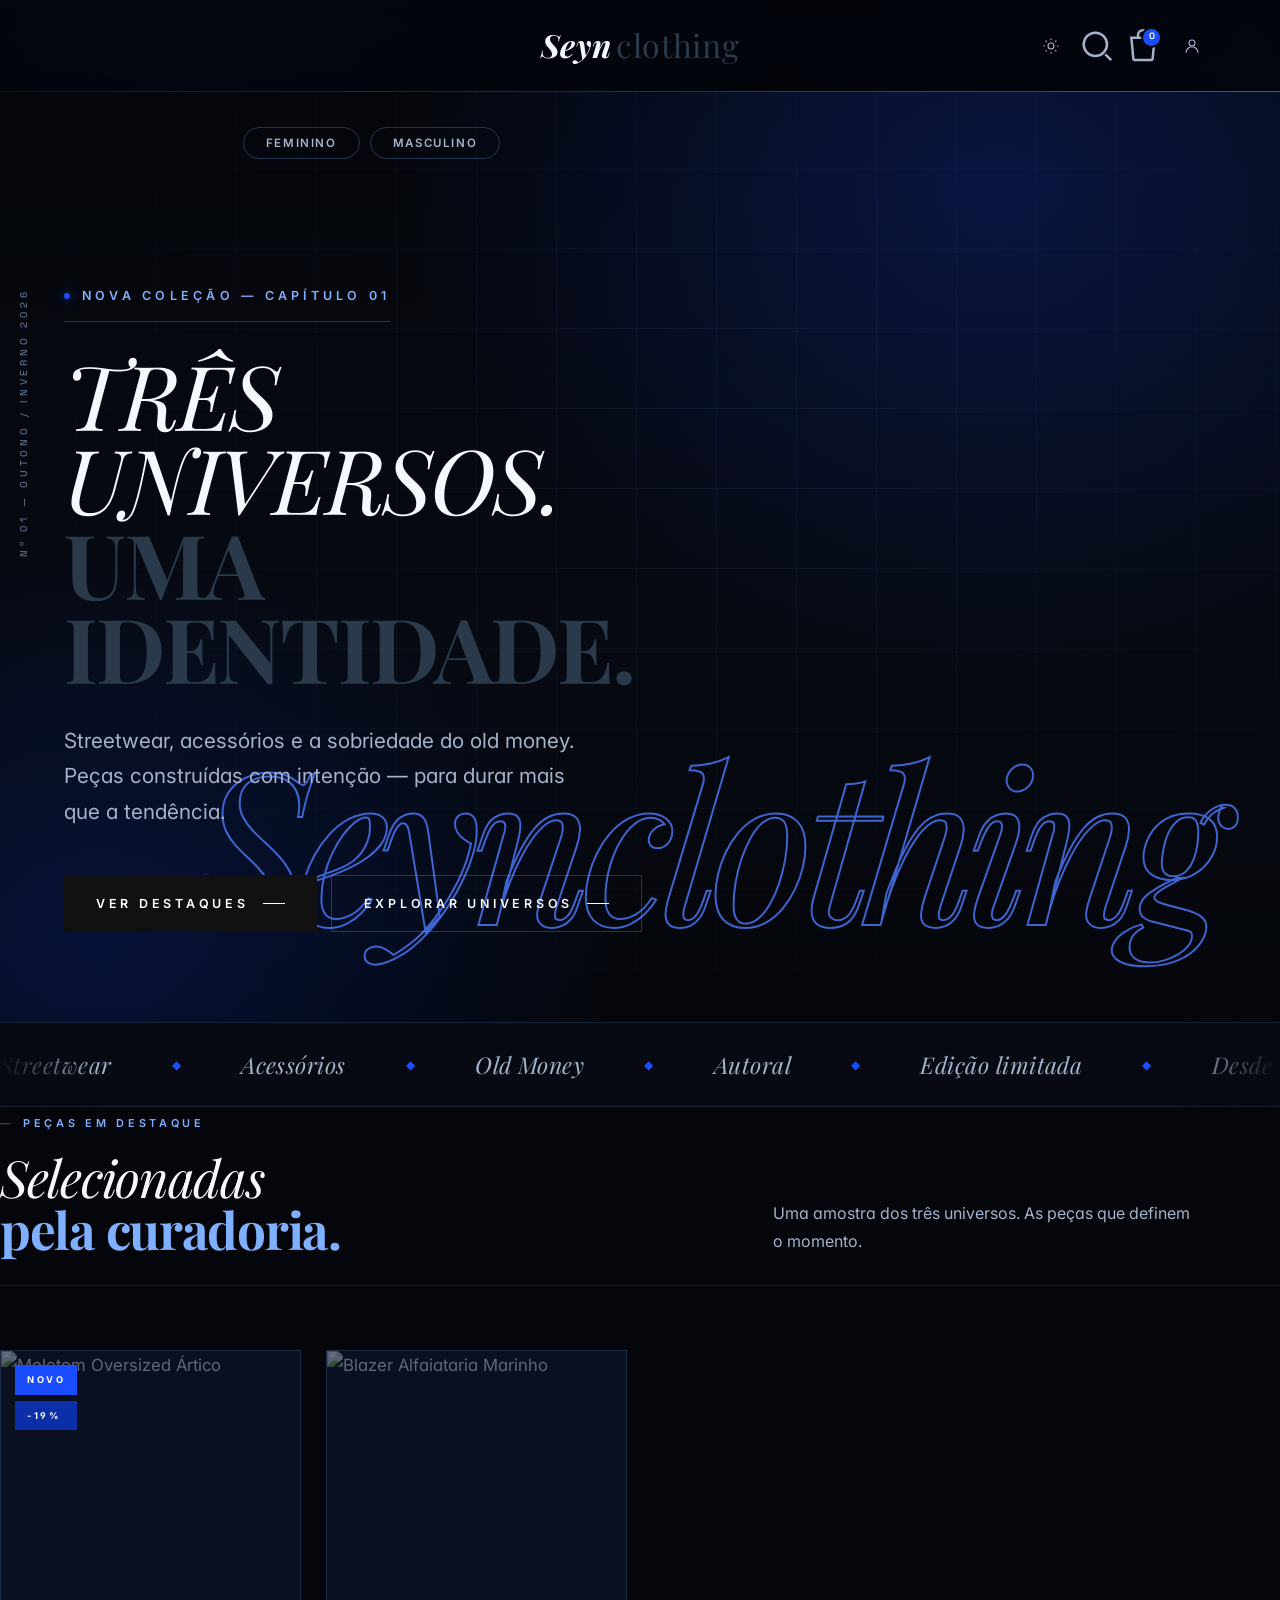
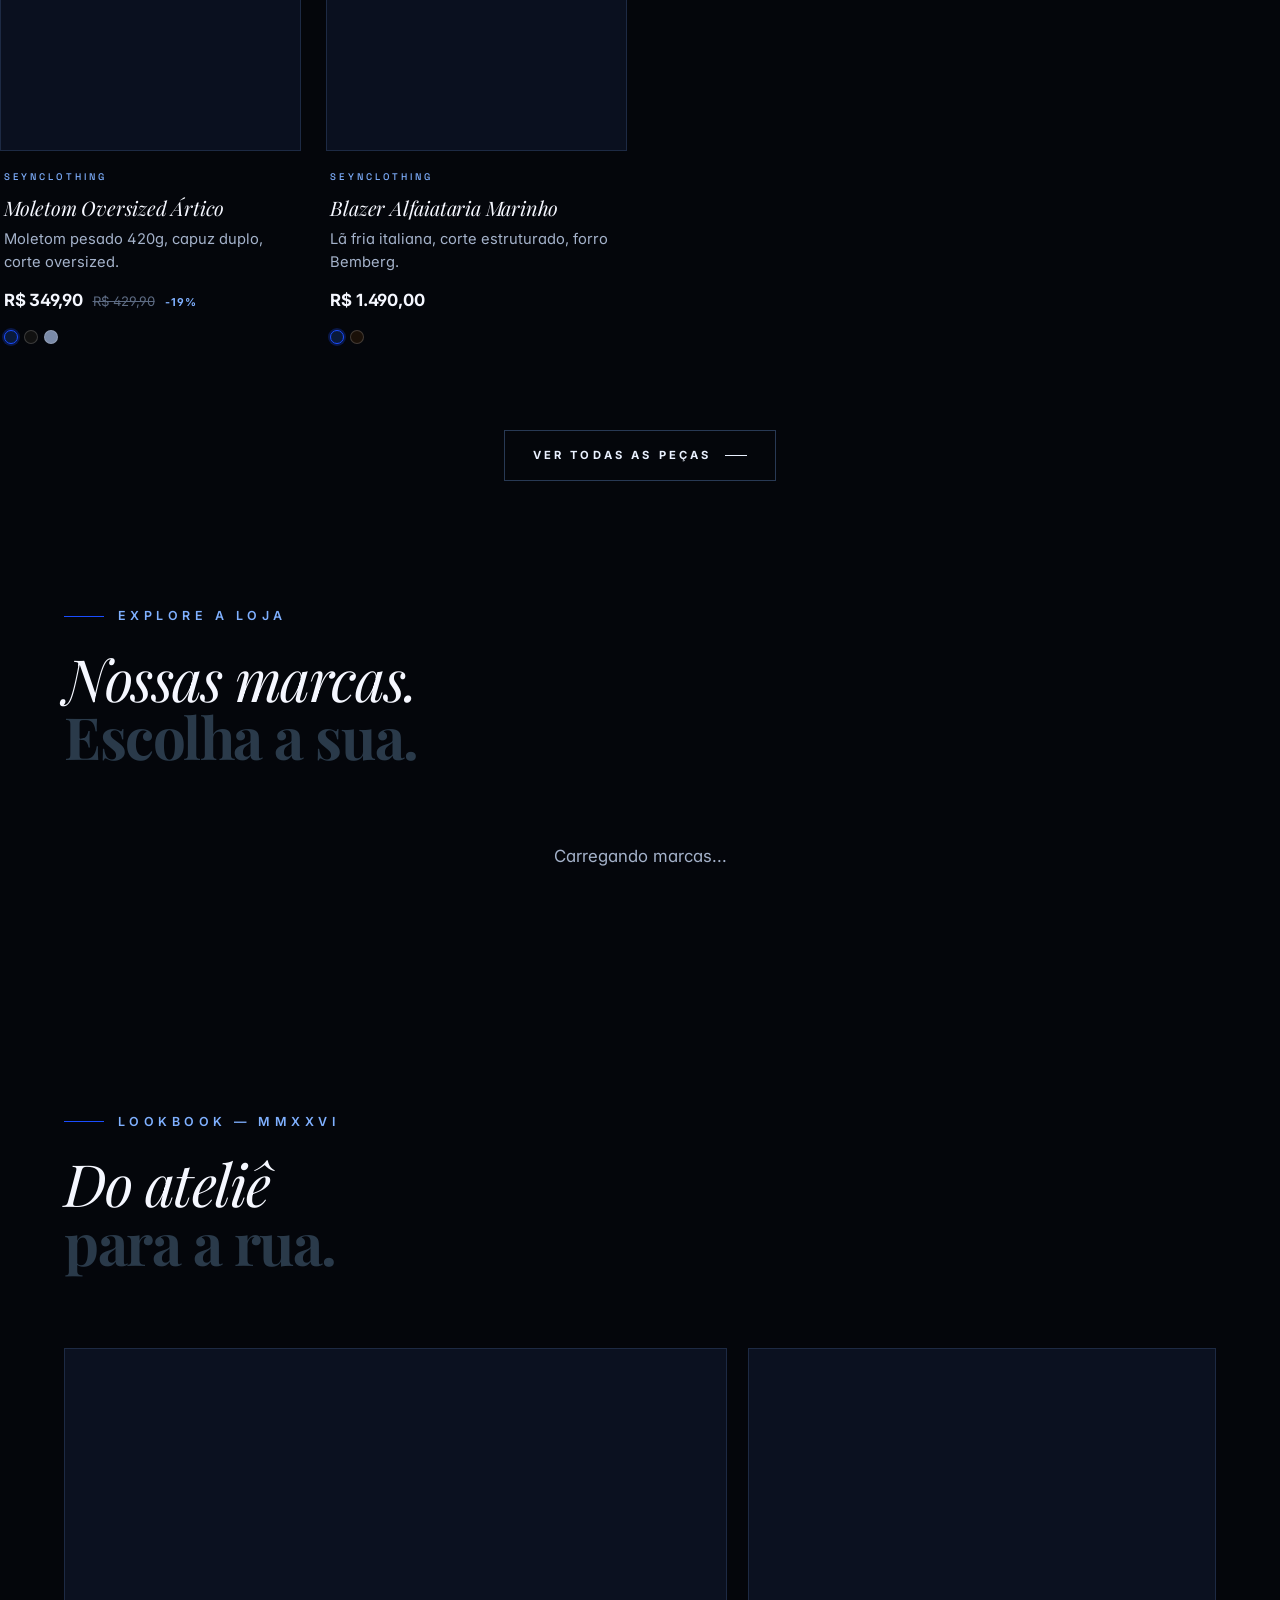
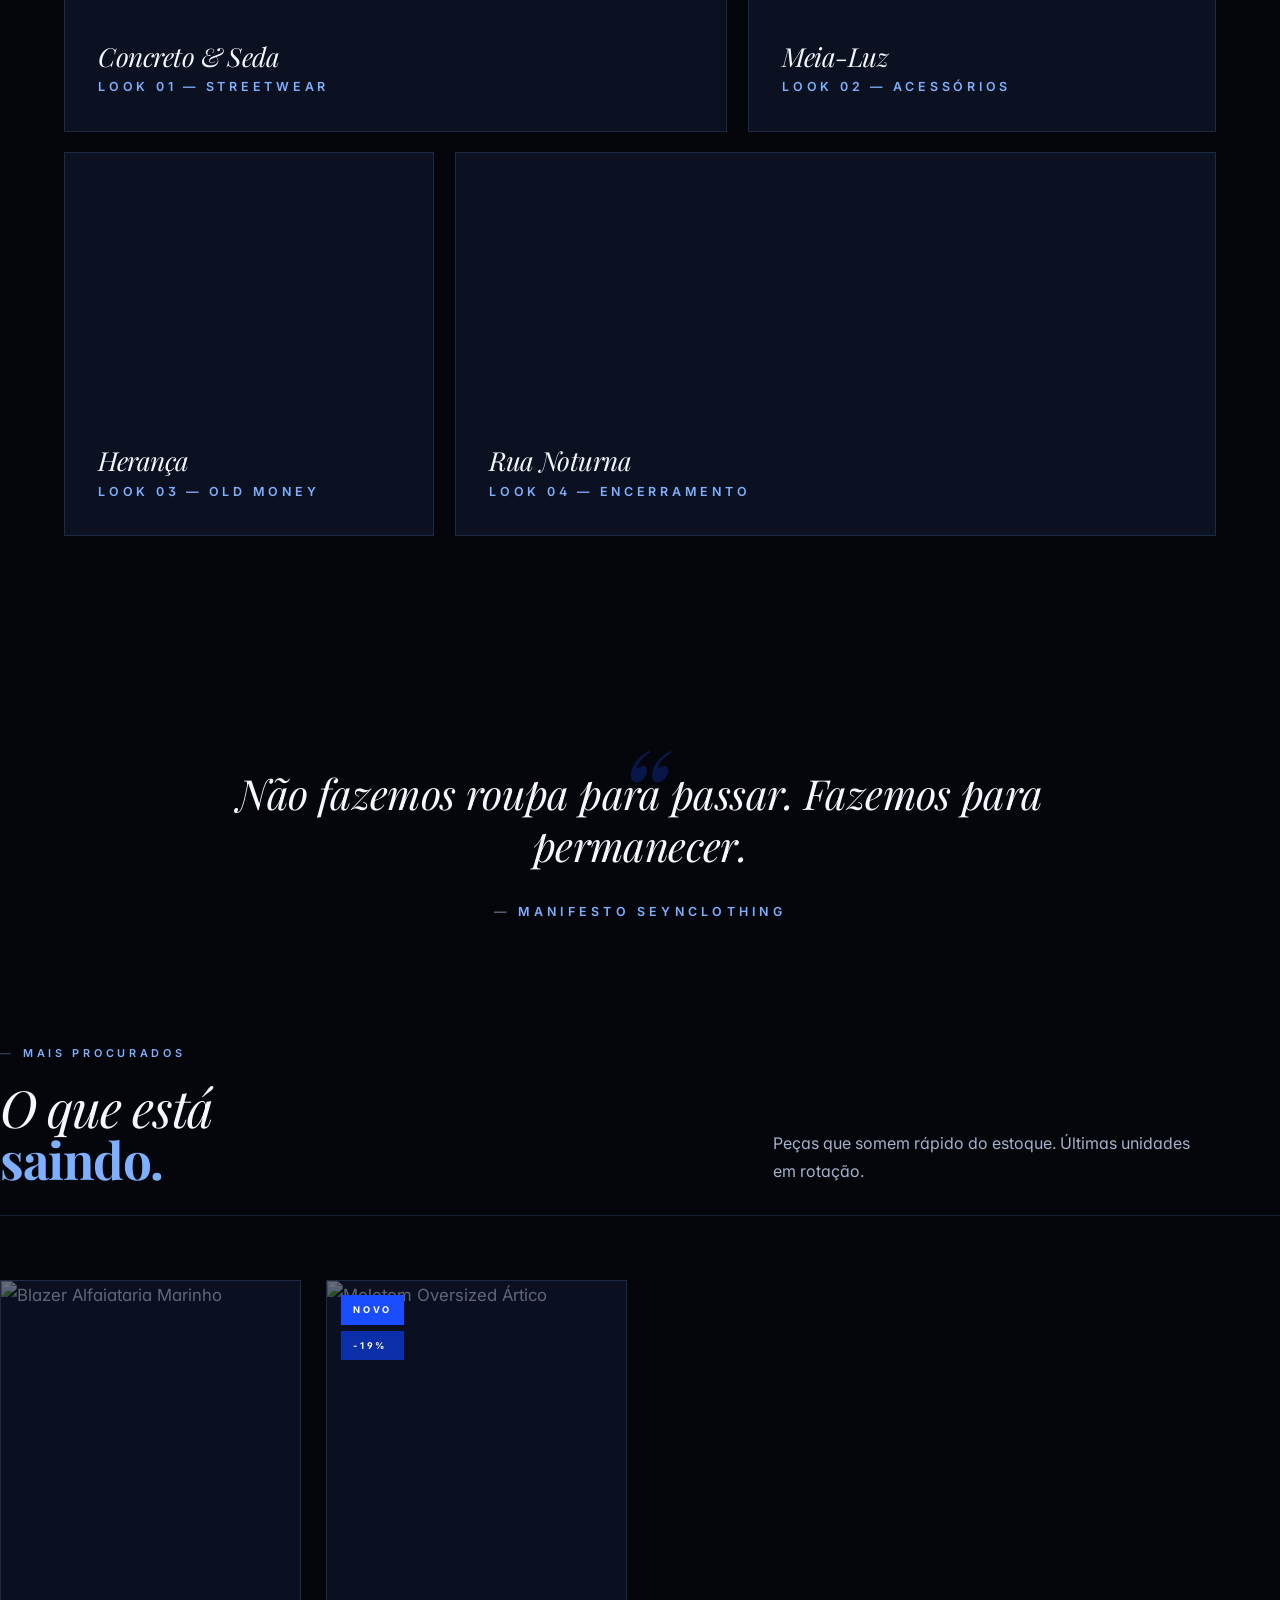
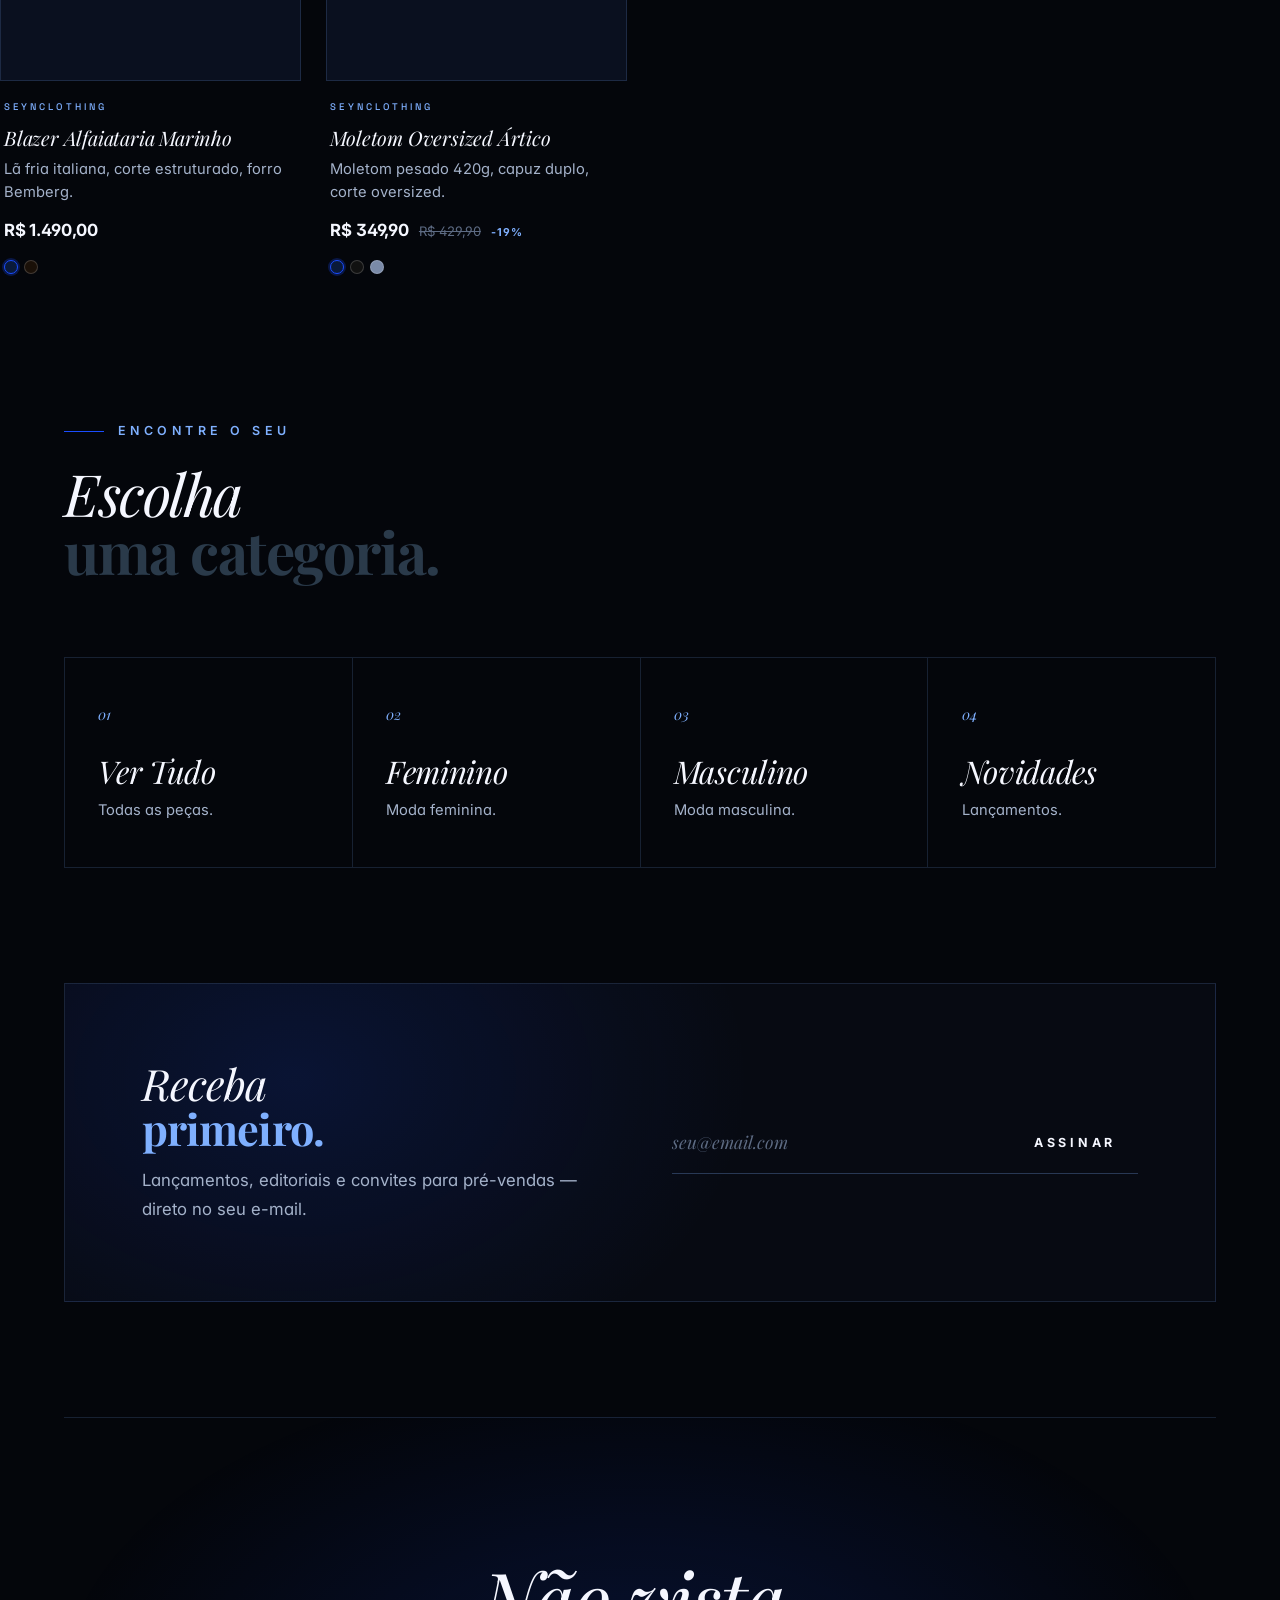
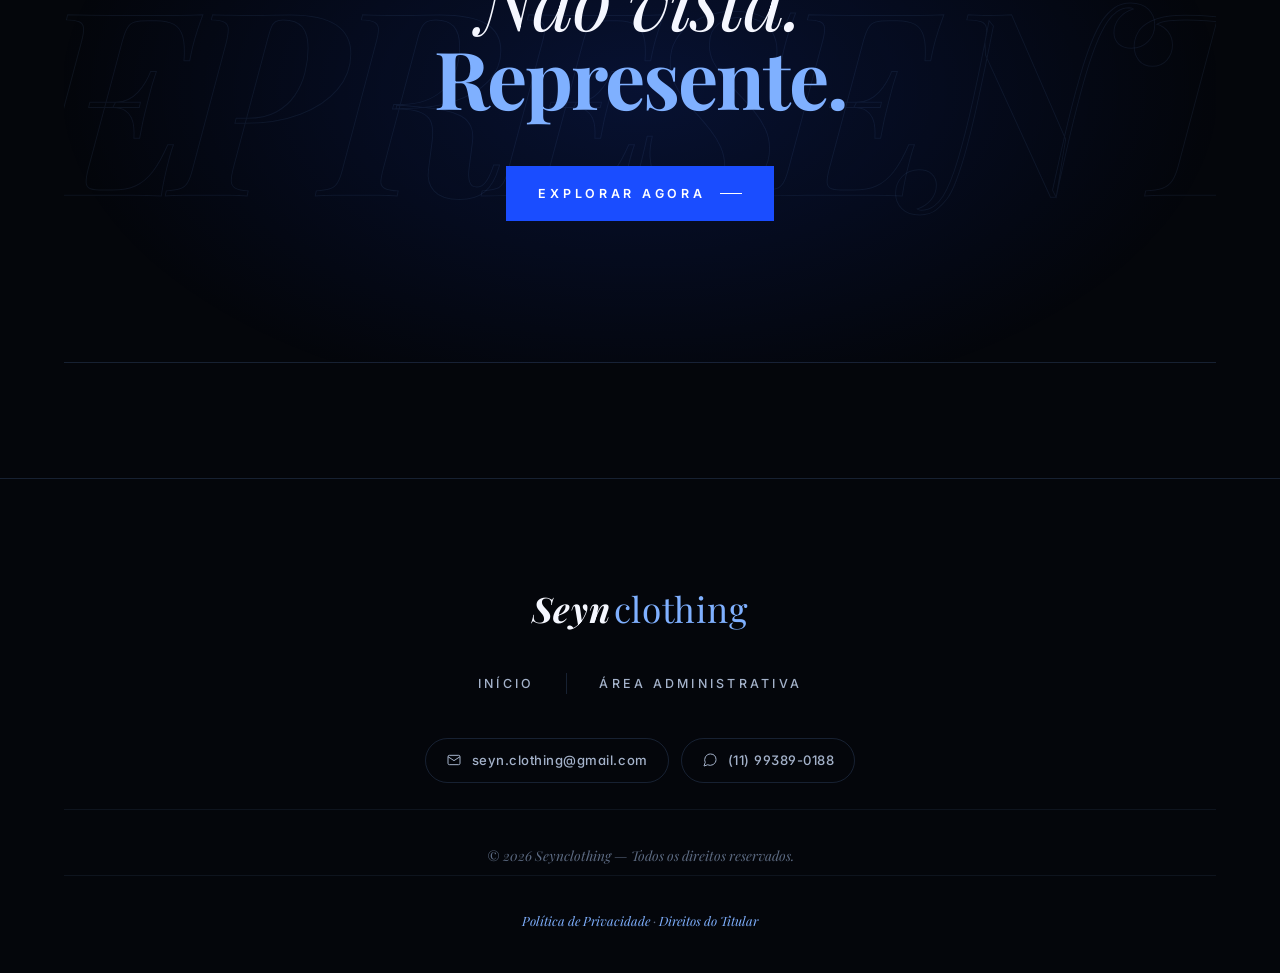
==== commit 135d2533: "feat: cards dinamicos na home" ====
--- a/index.html
+++ b/index.html
@@ -131,34 +131,15 @@
         </div>
     </section>
 
-    <section class="categories" id="categorias">
+    
+            <section class="categories" id="categorias">
         <div class="section-title">
-            <p>ESCOLHA SEU UNIVERSO</p>
-            <h2>Três territórios.<span>Uma assinatura.</span></h2>
-        </div>
-        <div class="category-grid category-grid--three">
-            <!-- Trocado de <a> para <div> para tirar a URL feia no canto -->
-            <div onclick="window.location.href='busca.html'" class="category-card street-card" style="cursor:pointer">
-                <div class="category-content">
-                    <span>01</span><h3>Streetwear</h3>
-                    <p>Silhuetas largas, atitude urbana. Para quem cria suas próprias regras.</p>
-                    <strong>Explorar</strong>
-                </div>
-            </div>
-            <div onclick="window.location.href='busca.html'" class="category-card access-card" style="cursor:pointer">
-                <div class="category-content">
-                    <span>02</span><h3>Acessórios</h3>
-                    <p>Relógios, cintos, óculos e o que define o detalhe invisível.</p>
-                    <strong>Explorar</strong>
-                </div>
-            </div>
-            <div onclick="window.location.href='busca.html'" class="category-card old-card" style="cursor:pointer">
-                <div class="category-content">
-                    <span>03</span><h3>Old Money</h3>
-                    <p>Sobriedade como declaração. O luxo que não precisa gritar.</p>
-                    <strong>Explorar</strong>
-                </div>
-            </div>
+            <p>EXPLORE A LOJA</p>
+            <h2>Nossas marcas.<span>Escolha a sua.</span></h2>
+        </div>
+        <!-- O JS vai preencher esse grid com as marcas do Firebase -->
+        <div class="category-grid category-grid--three" id="marcas-grid">
+            <p style="color:var(--paper-2); text-align:center; grid-column:1/-1;">Carregando marcas...</p>
         </div>
     </section>
 
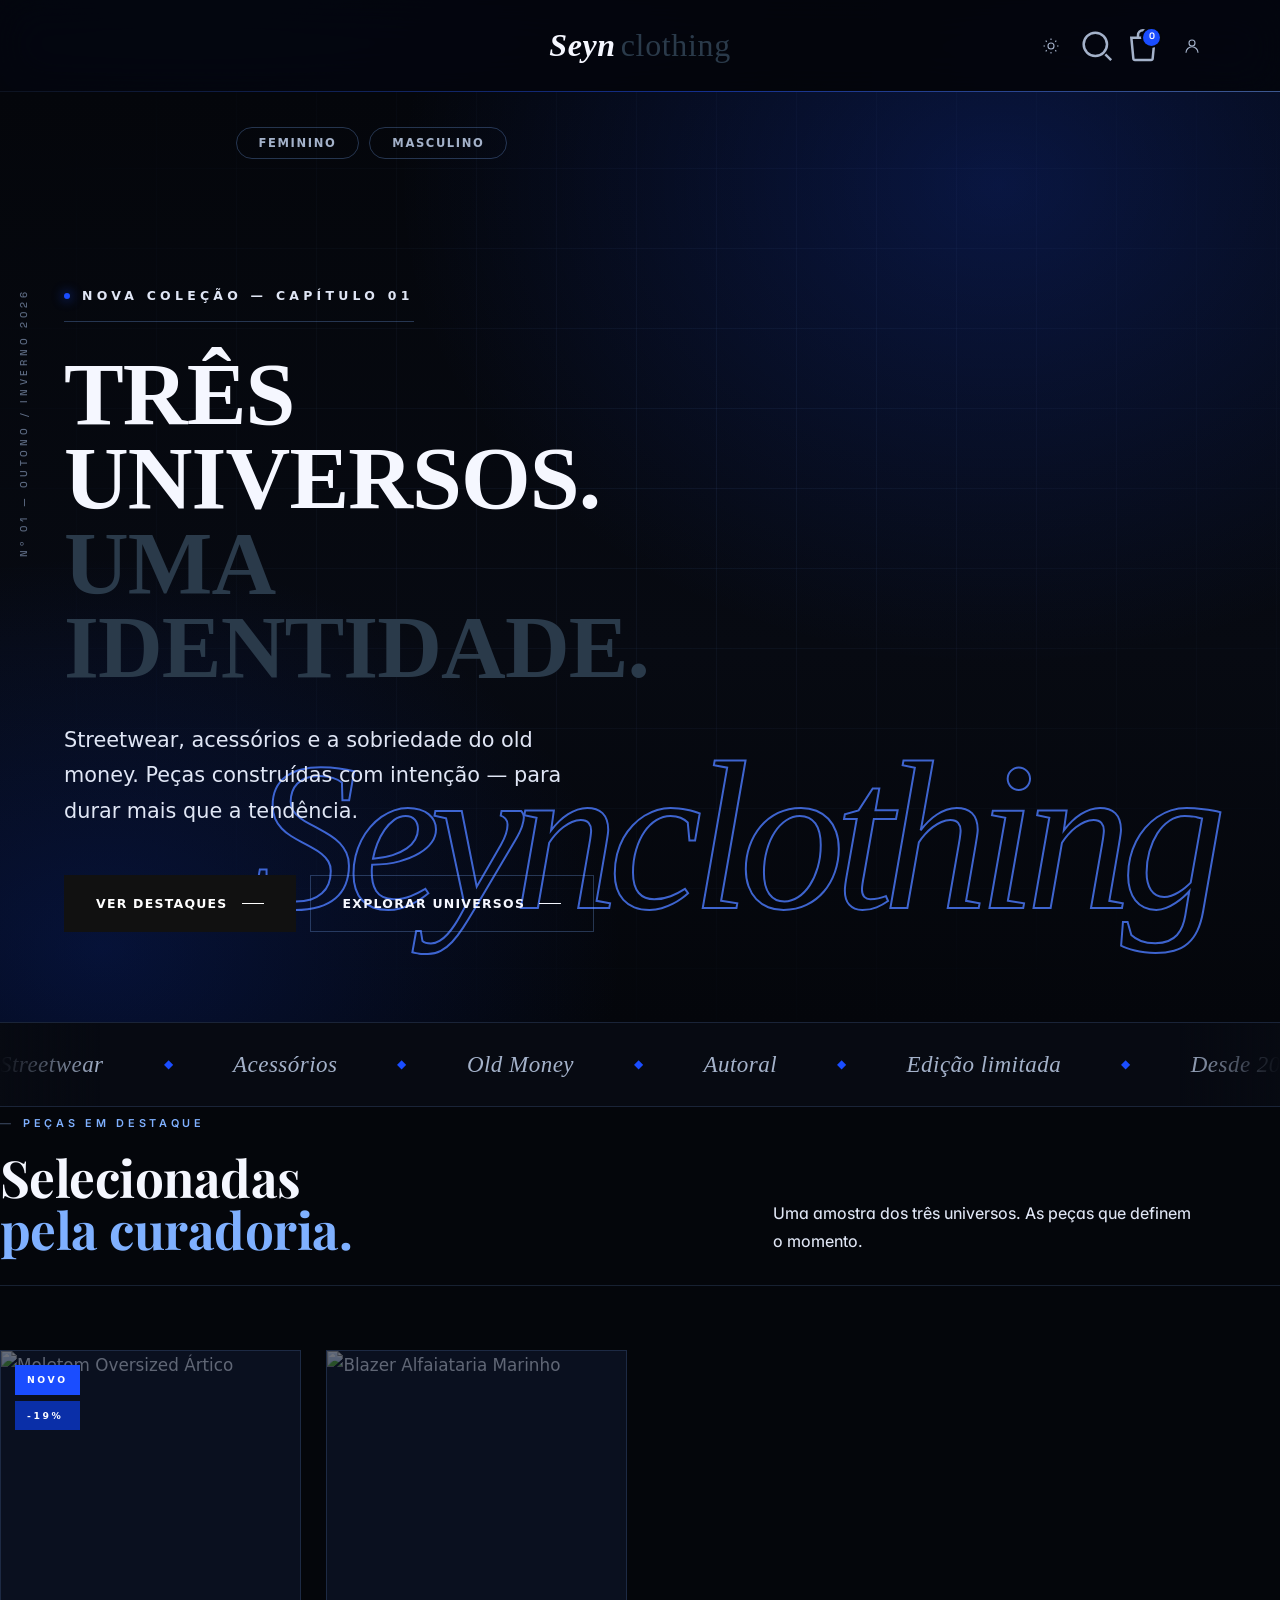
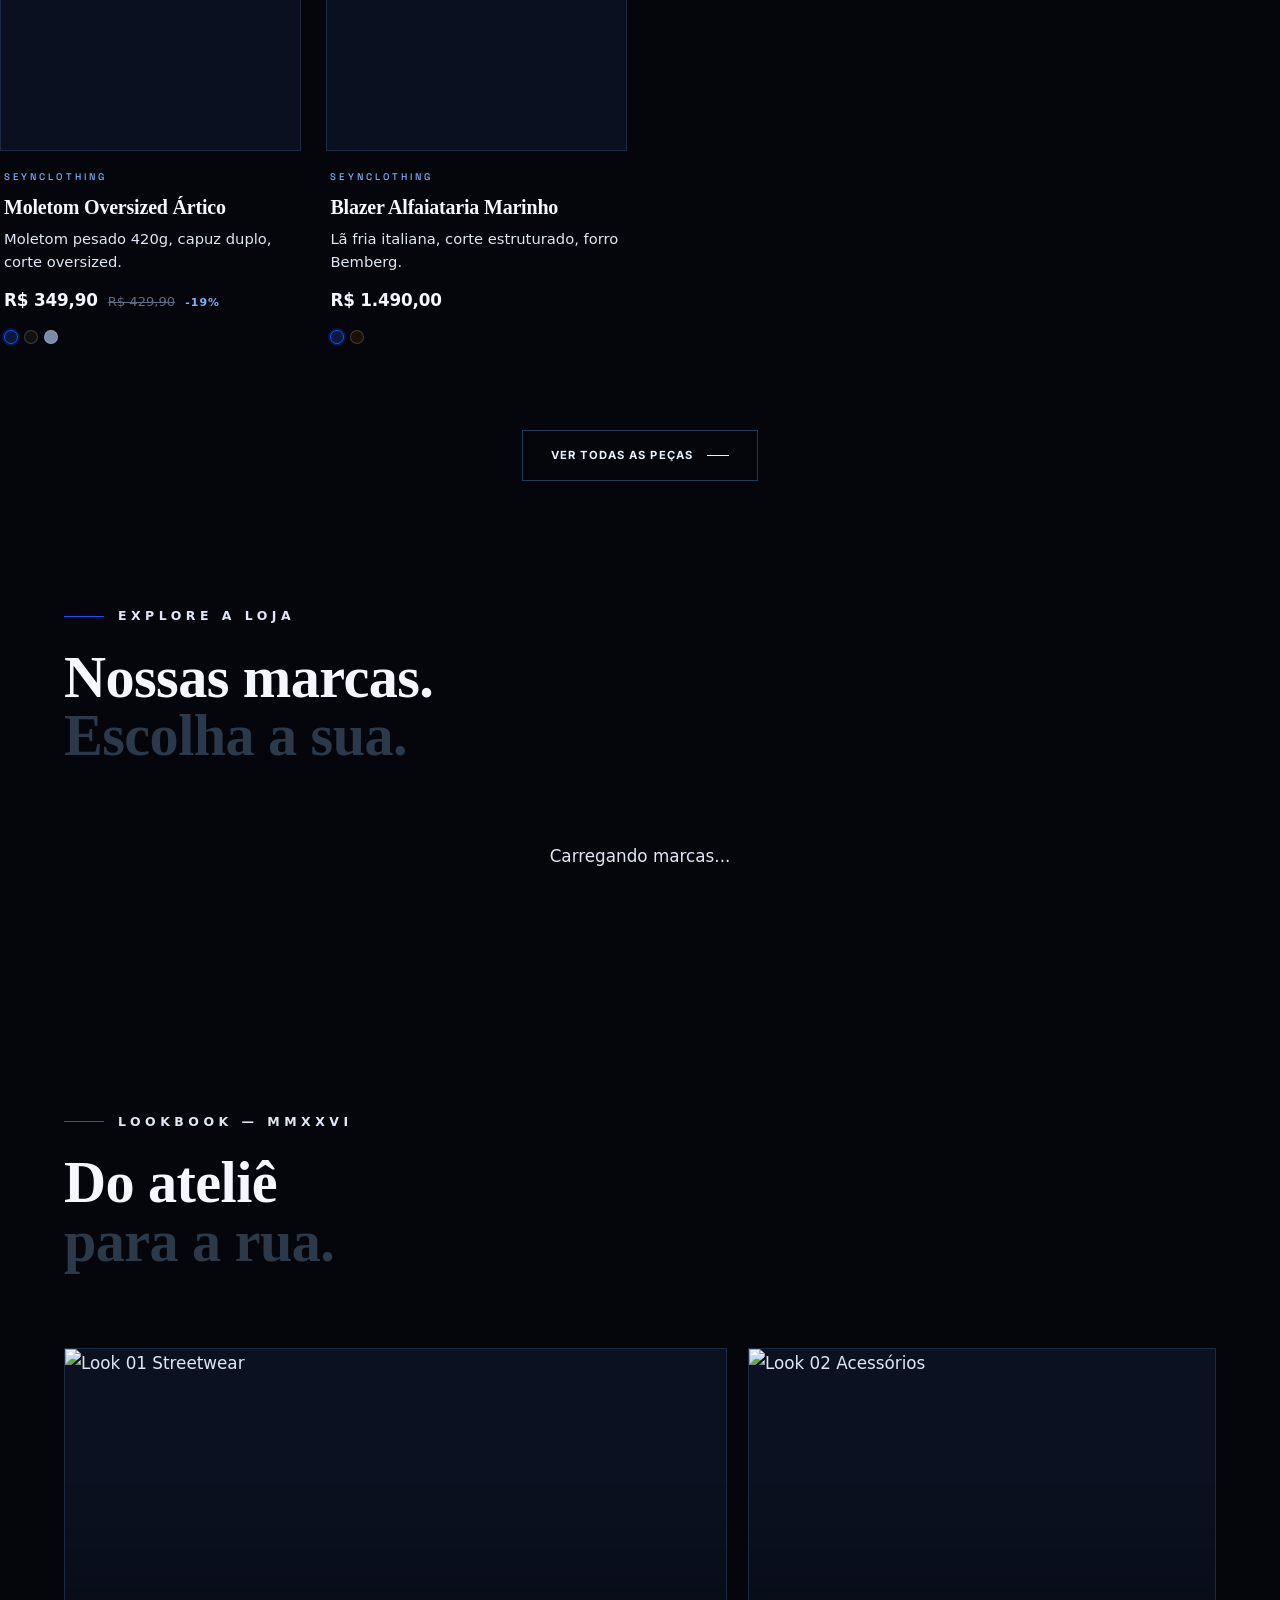
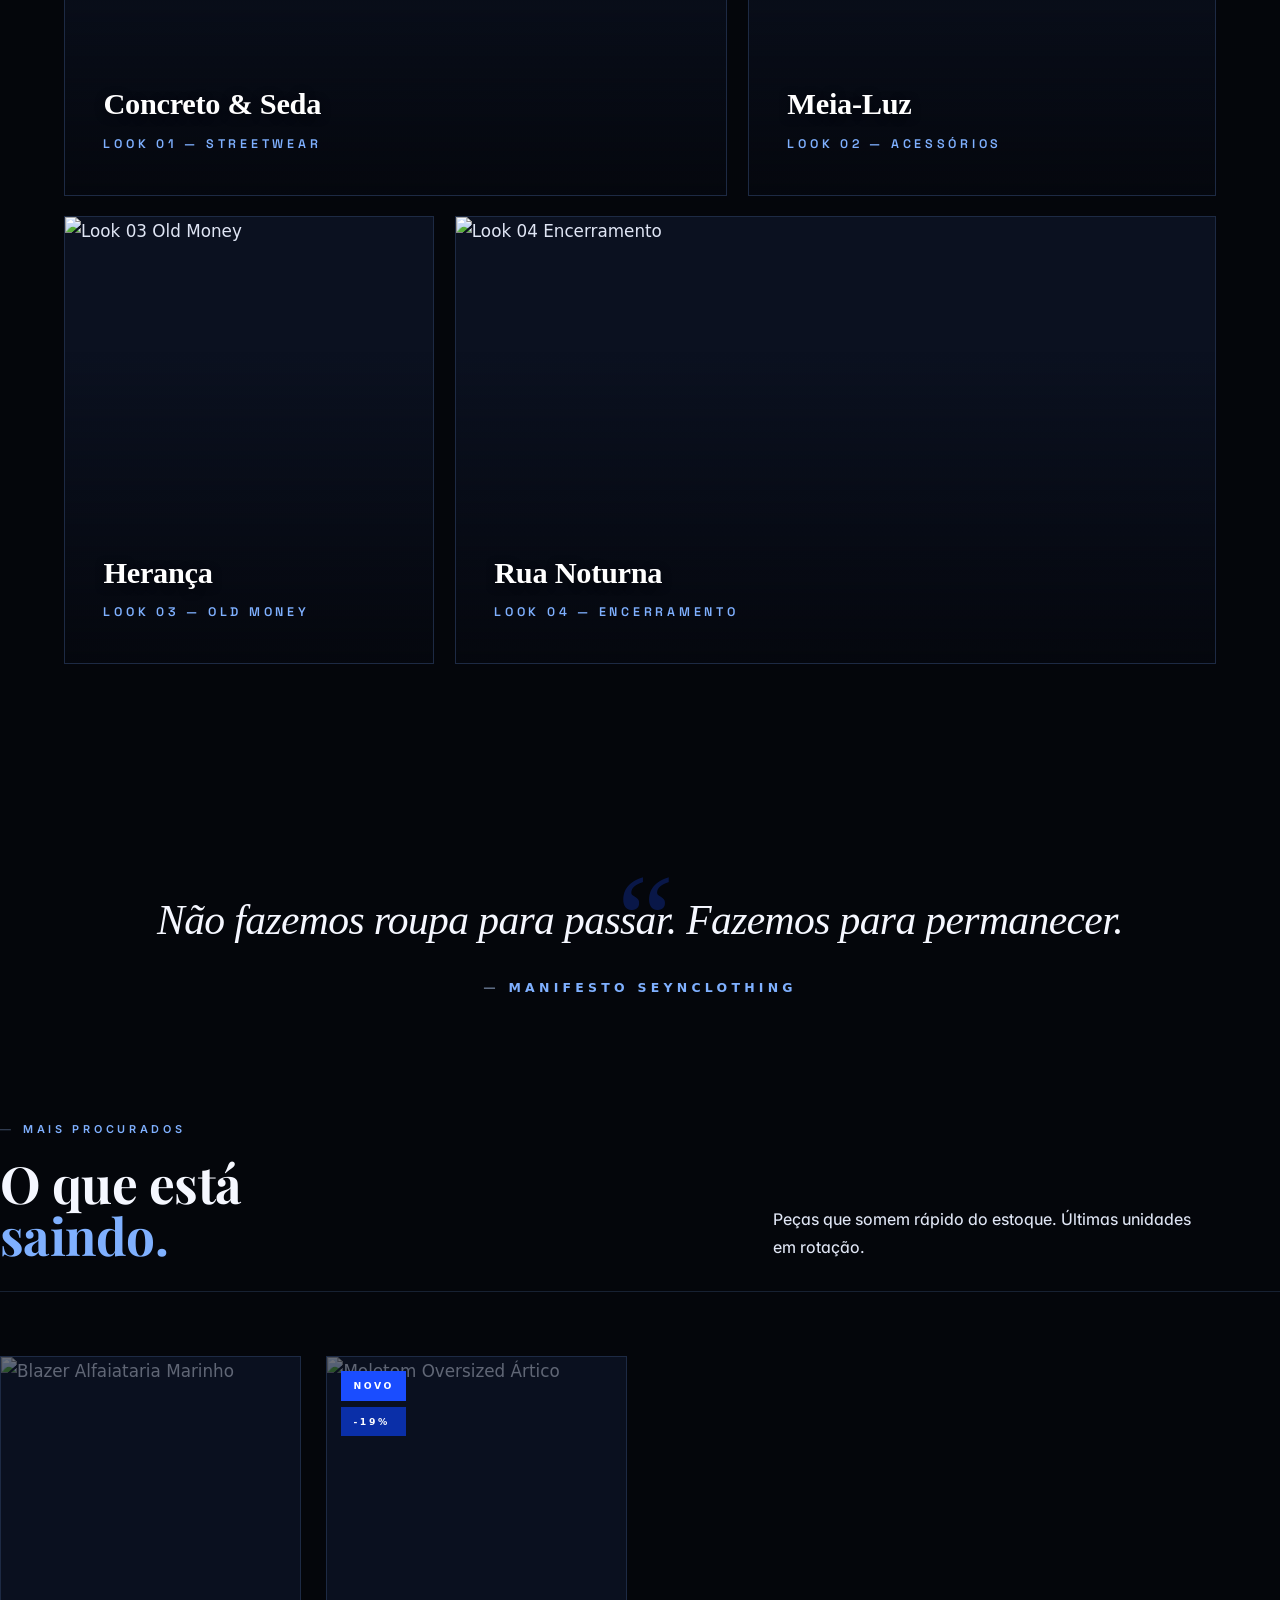
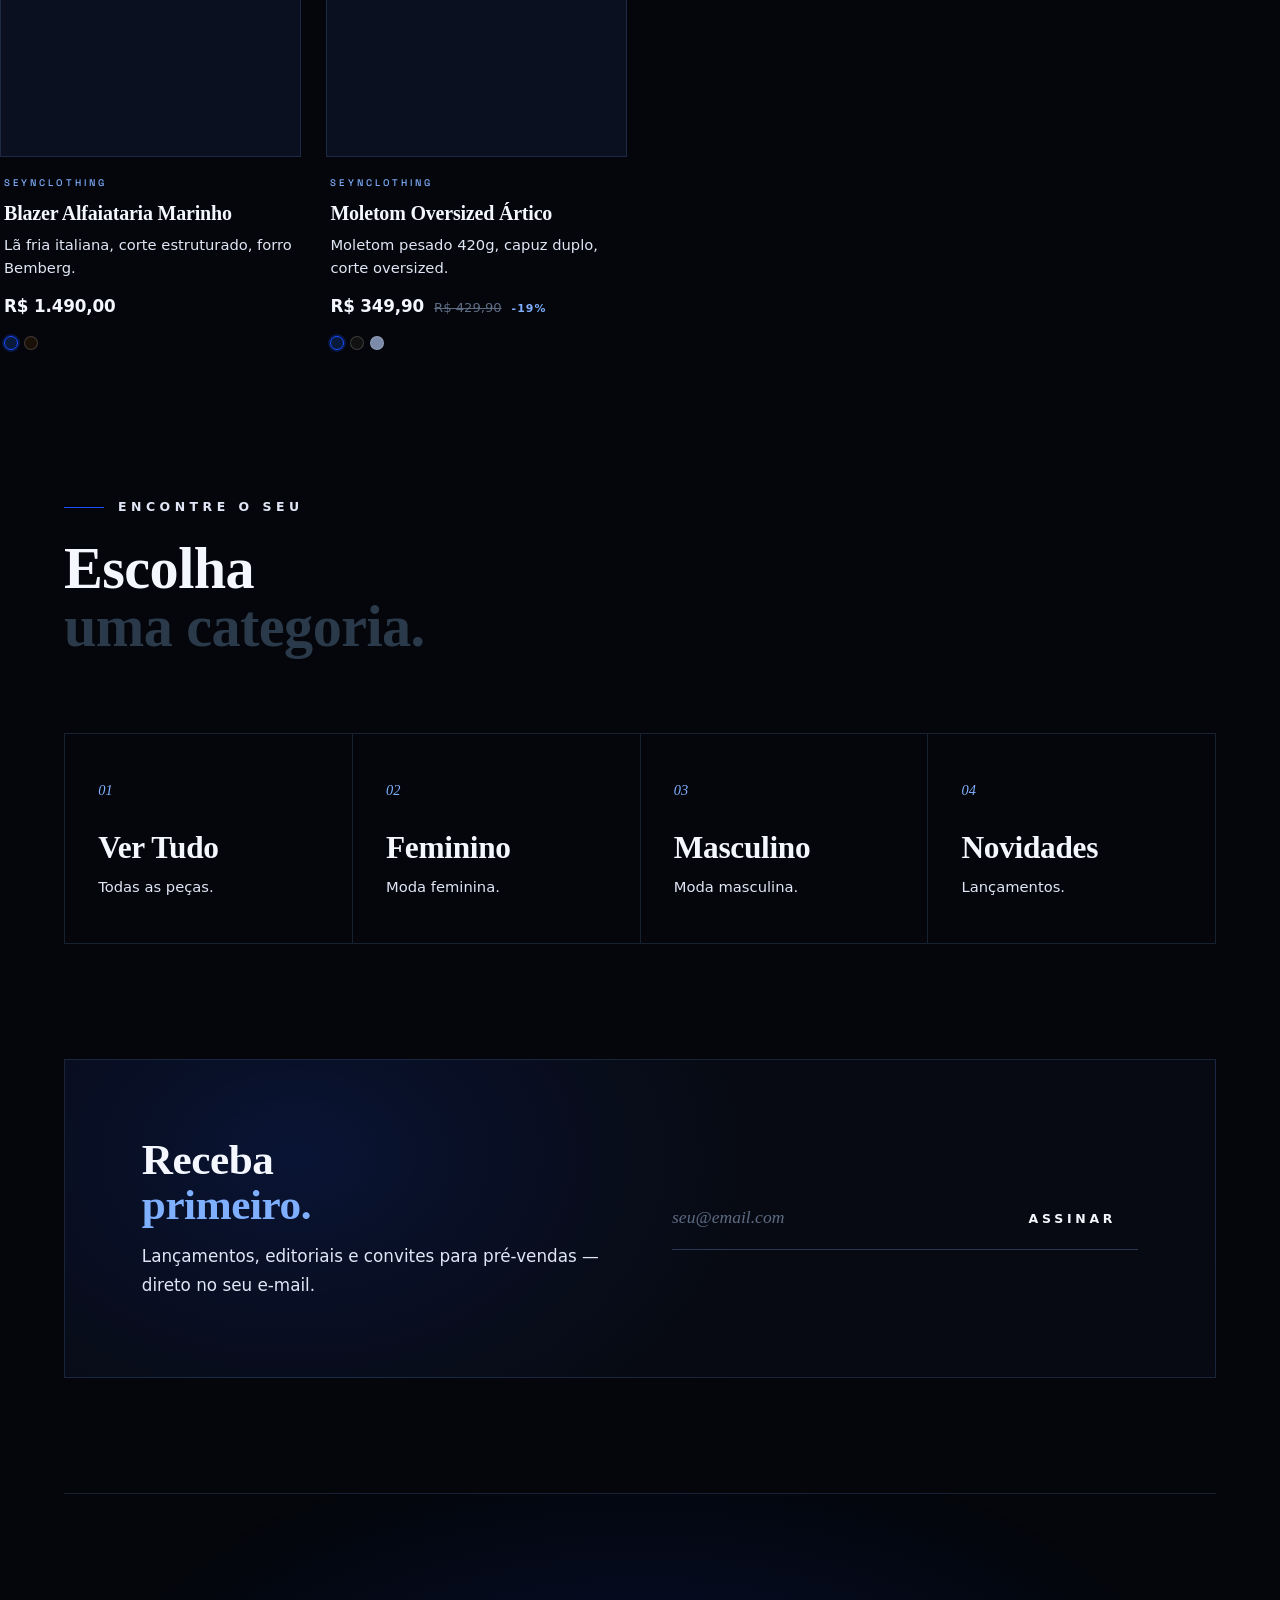
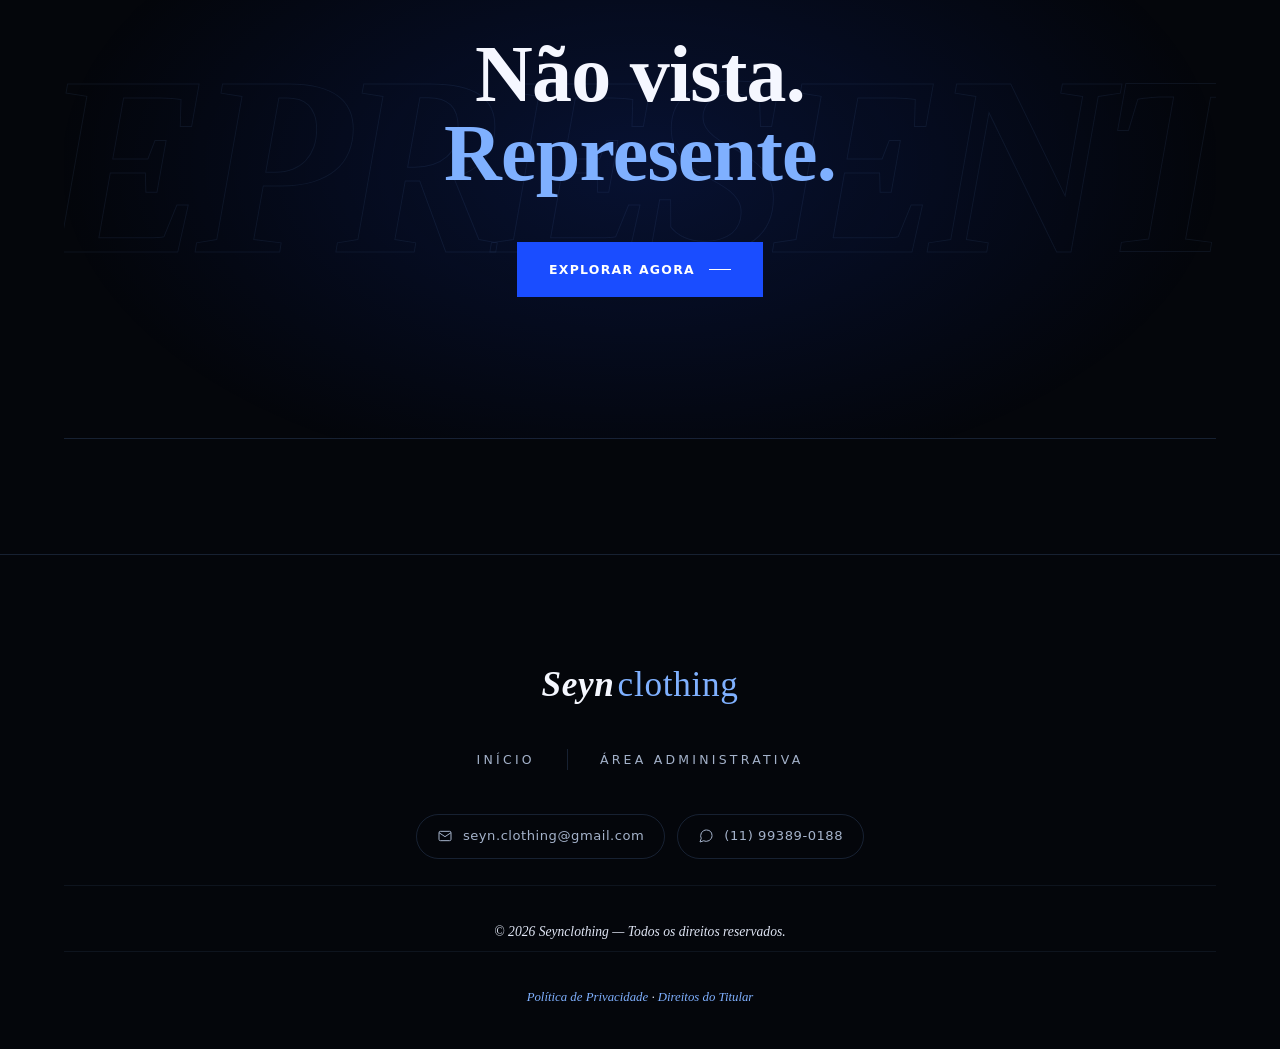
==== commit 24b7432d: "feat: adiciona imagens e degrade no lookbook para melhorar o visual" ====
--- a/index.html
+++ b/index.html
@@ -143,16 +143,49 @@
         </div>
     </section>
 
-    <section class="lookbook" id="lookbook" aria-labelledby="lookbook-title">
+        <section class="lookbook" id="lookbook" aria-labelledby="lookbook-title">
         <div class="section-title">
             <p>LOOKBOOK — MMXXVI</p>
             <h2 id="lookbook-title">Do ateliê<span>para a rua.</span></h2>
         </div>
         <div class="lookbook-grid">
-            <article class="lookbook-item span-7"><h4>Concreto & Seda</h4><small>LOOK 01 — STREETWEAR</small></article>
-            <article class="lookbook-item span-5"><h4>Meia-Luz</h4><small>LOOK 02 — ACESSÓRIOS</small></article>
-            <article class="lookbook-item span-4"><h4>Herança</h4><small>LOOK 03 — OLD MONEY</small></article>
-            <article class="lookbook-item span-8"><h4>Rua Noturna</h4><small>LOOK 04 — ENCERRAMENTO</small></article>
+            
+            <!-- Look 01 -->
+            <article class="lookbook-item span-7">
+                <img src="https://images.unsplash.com/photo-1523398002811-999ca8dec234?w=800&q=80" alt="Look 01 Streetwear" class="lookbook-img" loading="lazy">
+                <div class="lookbook-content">
+                    <h4>Concreto & Seda</h4>
+                    <small>LOOK 01 — STREETWEAR</small>
+                </div>
+            </article>
+
+            <!-- Look 02 -->
+            <article class="lookbook-item span-5">
+                <img src="https://images.unsplash.com/photo-1490367532201-b9bc1dc483f6?w=800&q=80" alt="Look 02 Acessórios" class="lookbook-img" loading="lazy">
+                <div class="lookbook-content">
+                    <h4>Meia-Luz</h4>
+                    <small>LOOK 02 — ACESSÓRIOS</small>
+                </div>
+            </article>
+
+            <!-- Look 03 -->
+            <article class="lookbook-item span-4">
+                <img src="https://images.unsplash.com/photo-1594938298603-c8148c4dae35?w=800&q=80" alt="Look 03 Old Money" class="lookbook-img" loading="lazy">
+                <div class="lookbook-content">
+                    <h4>Herança</h4>
+                    <small>LOOK 03 — OLD MONEY</small>
+                </div>
+            </article>
+
+            <!-- Look 04 -->
+            <article class="lookbook-item span-8">
+                <img src="https://images.unsplash.com/photo-1617137968427-85924c800a22?w=800&q=80" alt="Look 04 Encerramento" class="lookbook-img" loading="lazy">
+                <div class="lookbook-content">
+                    <h4>Rua Noturna</h4>
+                    <small>LOOK 04 — ENCERRAMENTO</small>
+                </div>
+            </article>
+
         </div>
     </section>
 
--- a/css/style.css
+++ b/css/style.css
@@ -40,9 +40,9 @@
     --halo-soft:  0 0 80px rgba(26, 77, 255, .18);
     --halo-mid:   0 0 60px rgba(26, 77, 255, .30);
     --halo-hard:  0 0 40px rgba(26, 77, 255, .50);
-
-    --ff-display: 'Playfair Display', 'Times New Roman', Georgia, serif;
-    --ff-sans:    'Inter', system-ui, -apple-system, 'Segoe UI', sans-serif;
+    
+    --ff-display: 'Lora', 'Times New Roman', Georgia, serif;
+    --ff-sans:    'Plus Jakarta Sans', system-ui, -apple-system, 'Segoe UI', sans-serif;
     --ff-mono:    'Space Grotesk', 'JetBrains Mono', ui-monospace, monospace;
 
     --fs-nano:    clamp(0.60rem, 0.55rem + 0.20vw, 0.70rem);
@@ -11515,4 +11515,322 @@
     justify-content: flex-start !important;
     overflow-y: auto !important; 
     padding-top: 100px !important;
+}
+
+/* =========================================================
+   CARDS DE MARCAS NA HOME (Dinâmicos)
+   ========================================================= */
+.marca-card {
+    position: relative;
+    display: flex;
+    flex-direction: column;
+    justify-content: flex-end;
+    min-height: clamp(300px, 40vw, 450px);
+    padding: clamp(32px, 4vw, 56px);
+    background: linear-gradient(180deg, transparent 42%, rgba(4, 6, 11, .92) 100%),
+                radial-gradient(650px 550px at 50% 20%, rgba(26, 77, 255, .25), transparent 65%),
+                linear-gradient(160deg, var(--ink-2) 0%, var(--ink-0) 100%);
+    border: 1px solid var(--line-1);
+    overflow: hidden;
+    isolation: isolate;
+    transition: border-color .6s var(--ease-soft), transform .8s var(--ease-soft);
+}
+
+.marca-card:hover { 
+    border-color: var(--line-3); 
+    transform: translateY(-6px); 
+}
+
+.marca-card-mark {
+    position: absolute;
+    right: -2vw; 
+    bottom: -2vw;
+    font-family: var(--ff-display);
+    font-style: italic;
+    font-weight: 900;
+    font-size: clamp(8rem, 16vw, 15rem);
+    line-height: .8;
+    color: transparent;
+    -webkit-text-stroke: 2px var(--line-2);
+    opacity: 0.3;
+    pointer-events: none;
+    user-select: none;
+    z-index: 0;
+}
+
+.marca-card-content {
+    position: relative;
+    z-index: 2;
+}
+
+.marca-card-content span {
+    display: inline-block;
+    font-family: var(--ff-mono);
+    font-size: var(--fs-micro);
+    font-weight: 500;
+    letter-spacing: .34em;
+    color: var(--blue-3);
+    margin-bottom: 16px;
+}
+
+.marca-card-content h3 {
+    font-family: var(--ff-display);
+    font-size: clamp(1.8rem, 1.4rem + 2vw, 3rem);
+    font-weight: 400;
+    font-style: italic;
+    color: var(--paper-0);
+    margin-bottom: 20px;
+}
+
+.marca-card-content p {
+    max-width: 380px;
+    font-size: var(--fs-body);
+    line-height: 1.7;
+    color: var(--paper-2);
+    margin-bottom: 26px;
+}
+
+.marca-card-content strong {
+    display: inline-flex;
+    align-items: center;
+    gap: 12px;
+    font-size: var(--fs-label);
+    font-weight: 600;
+    letter-spacing: .28em;
+    text-transform: uppercase;
+    color: var(--paper-0);
+    padding-bottom: 6px;
+    border-bottom: 1px solid var(--line-2);
+    transition: color .4s var(--ease-soft), border-color .4s var(--ease-soft);
+}
+
+.marca-card:hover .marca-card-content strong {
+    color: var(--blue-3);
+    border-bottom-color: var(--blue-1);
+}
+
+/* --- Ajustes do Tema Claro --- */
+[data-tema="claro"] .marca-card {
+    background: linear-gradient(180deg, transparent 42%, rgba(255, 255, 255, .96) 100%),
+                radial-gradient(600px 550px at 22% 28%, rgba(26, 77, 255, .14), transparent 65%),
+                linear-gradient(160deg, #eef2f8 0%, #ffffff 100%);
+}
+
+[data-tema="claro"] .marca-card-mark {
+    -webkit-text-stroke: 2px rgba(0, 0, 0, .15);
+}
+
+[data-tema="claro"] .marca-card-content h3 { color: #000; }
+[data-tema="claro"] .marca-card-content p { color: #1f2937; }
+[data-tema="claro"] .marca-card-content strong {
+    color: #000;
+    border-bottom-color: rgba(0, 0, 0, .3);
+}
+[data-tema="claro"] .marca-card:hover .marca-card-content strong {
+    color: #1a4dff;
+    border-bottom-color: #1a4dff;
+}
+
+/* =========================================================
+   🔥 FORÇAR TEMA CLARO NOS CARDS DE MARCA (OVERRIDE)
+   ========================================================= */
+[data-tema="claro"] .category-card,
+[data-tema="claro"] .marca-card {
+    background: linear-gradient(180deg, transparent 42%, rgba(255, 255, 255, 1) 100%),
+                radial-gradient(600px 550px at 22% 28%, rgba(26, 77, 255, 0.1), transparent 65%),
+                linear-gradient(160deg, #eef2f8 0%, #ffffff 100%) !important;
+    border-color: rgba(0, 0, 0, 0.15) !important;
+}
+
+[data-tema="claro"] .category-card h3,
+[data-tema="claro"] .marca-card h3,
+[data-tema="claro"] .category-content h3,
+[data-tema="claro"] .marca-card-content h3 {
+    color: #000000 !important;
+}
+
+[data-tema="claro"] .category-card p,
+[data-tema="claro"] .marca-card p,
+[data-tema="claro"] .category-content p,
+[data-tema="claro"] .marca-card-content p {
+    color: #1f2937 !important;
+}
+
+[data-tema="claro"] .category-card strong,
+[data-tema="claro"] .marca-card strong,
+[data-tema="claro"] .category-content strong,
+[data-tema="claro"] .marca-card-content strong {
+    color: #000000 !important;
+    border-bottom-color: rgba(0, 0, 0, 0.3) !important;
+}
+
+[data-tema="claro"] .category-card:hover strong,
+[data-tema="claro"] .marca-card:hover strong {
+    color: #1a4dff !important;
+    border-bottom-color: #1a4dff !important;
+}
+
+[data-tema="claro"] .category-card .category-hero-mark,
+[data-tema="claro"] .marca-card-mark {
+    color: transparent !important;
+    -webkit-text-stroke: 2px rgba(0, 0, 0, 0.15) !important;
+    opacity: 0.5 !important;
+}
+
+/* Garante que o texto do menu lateral (gaveta) não fique invisível */
+[data-tema="claro"] .nav.open a,
+[data-tema="claro"] .header .nav.open a {
+    color: #000000 !important;
+}
+
+/* Textos gerais para garantir */
+[data-tema="claro"] .product-cat,
+[data-tema="claro"] .detail-cat {
+    color: #0a2fa8 !important;
+}
+
+/* =========================================================
+   🔥 MELHORIA DE LEGIBILIDADE (Leitura Fácil)
+   ========================================================= */
+
+/* 1. Deixa o texto base um pouco maior e mais forte */
+body {
+    font-size: 1.05rem; /* Aumenta o tamanho padrão */
+    font-weight: 450;   /* Um pouco mais encorpado que o normal */
+    line-height: 1.7;   /* Dá mais espaço entre as linhas */
+}
+
+/* 2. Títulos: Tira o itálico e engrossa as letras */
+h1, h2, h3, h4, h5, h6,
+.section-title h2,
+.hero h1,
+.detail-title,
+.product-name,
+.category-content h3,
+.cart-summary-title {
+    font-style: normal !important; /* Tira o itálico que cansa a vista */
+    font-weight: 700 !important;   /* Deixa o título bem forte */
+    letter-spacing: -0.01em !important;
+}
+
+/* 3. Destaques dos títulos (aquela parte colorida) */
+.hero h1 span,
+.section-title h2 span,
+.detail-title span,
+.category-content h3 span {
+    font-weight: 800 !important;
+}
+
+/* 4. Textos de parágrafo e descrições mais escuros e visíveis */
+p, 
+.product-desc, 
+.detail-desc, 
+.cart-item-name {
+    color: var(--paper-1) !important; /* Deixa o texto mais escuro (no tema claro) e mais claro (no escuro) */
+}
+
+/* 5. Botões mais legíveis */
+.btn-primary, 
+.btn-secondary, 
+.btn-add-cart, 
+.btn-buy-now,
+.checkout-button {
+    font-weight: 700 !important;
+    letter-spacing: 0.1em !important;
+}
+
+/* =========================================================
+   LOOKBOOK (Com Imagens)
+   ========================================================= */
+.lookbook { padding: var(--gutter-y) var(--gutter); }
+
+.lookbook-grid {
+    display: grid;
+    grid-template-columns: repeat(12, 1fr);
+    gap: clamp(14px, 1.6vw, 24px);
+    max-width: 1500px;
+    margin: 0 auto;
+}
+
+.lookbook-item {
+    position: relative;
+    display: flex;
+    flex-direction: column;
+    justify-content: flex-end;
+    min-height: clamp(300px, 35vw, 480px);
+    padding: clamp(24px, 3vw, 40px);
+    overflow: hidden;
+    border: 1px solid var(--line-1);
+    background: var(--ink-2);
+    transition: transform .6s var(--ease-soft);
+    cursor: pointer;
+}
+
+.lookbook-item:hover { transform: translateY(-4px); }
+
+.lookbook-item.span-3  { grid-column: span 3; }
+.lookbook-item.span-4  { grid-column: span 4; }
+.lookbook-item.span-5  { grid-column: span 5; }
+.lookbook-item.span-6  { grid-column: span 6; }
+.lookbook-item.span-7  { grid-column: span 7; }
+.lookbook-item.span-8  { grid-column: span 8; }
+.lookbook-item.span-12 { grid-column: span 12; }
+
+/* A Imagem de fundo */
+.lookbook-img {
+    position: absolute;
+    inset: 0;
+    width: 100%;
+    height: 100%;
+    object-fit: cover;
+    z-index: 1;
+    transition: transform 1.2s var(--ease-soft);
+}
+
+.lookbook-item:hover .lookbook-img {
+    transform: scale(1.05); /* Efeito de zoom suave */
+}
+
+/* O degradê para o texto ficar legível */
+.lookbook-item::after {
+    content: "";
+    position: absolute;
+    inset: 0;
+    background: linear-gradient(180deg, transparent 30%, rgba(4, 6, 11, 0.85) 100%);
+    z-index: 2;
+    pointer-events: none;
+}
+
+/* O texto (fica acima do degradê) */
+.lookbook-content {
+    position: relative;
+    z-index: 3;
+}
+
+.lookbook-item h4 {
+    font-family: var(--ff-display);
+    font-size: clamp(1.4rem, 1.1rem + 1vw, 2.2rem);
+    font-style: italic;
+    font-weight: 700;
+    color: #ffffff !important; /* Força branco para ficar em cima da foto */
+    margin-bottom: 8px;
+    text-shadow: 0 2px 10px rgba(0,0,0,0.5);
+}
+
+.lookbook-item small {
+    font-family: var(--ff-mono);
+    font-size: var(--fs-micro);
+    font-weight: 600;
+    letter-spacing: .3em;
+    text-transform: uppercase;
+    color: #7fb0ff !important; /* Força azul claro */
+}
+
+/* Ajustes mobile */
+@media (max-width: 720px) {
+    .lookbook-grid { grid-template-columns: repeat(6, 1fr); }
+    .lookbook-item.span-3, .lookbook-item.span-4, .lookbook-item.span-5,
+    .lookbook-item.span-6, .lookbook-item.span-7, .lookbook-item.span-8 { 
+        grid-column: span 6; 
+    }
 }
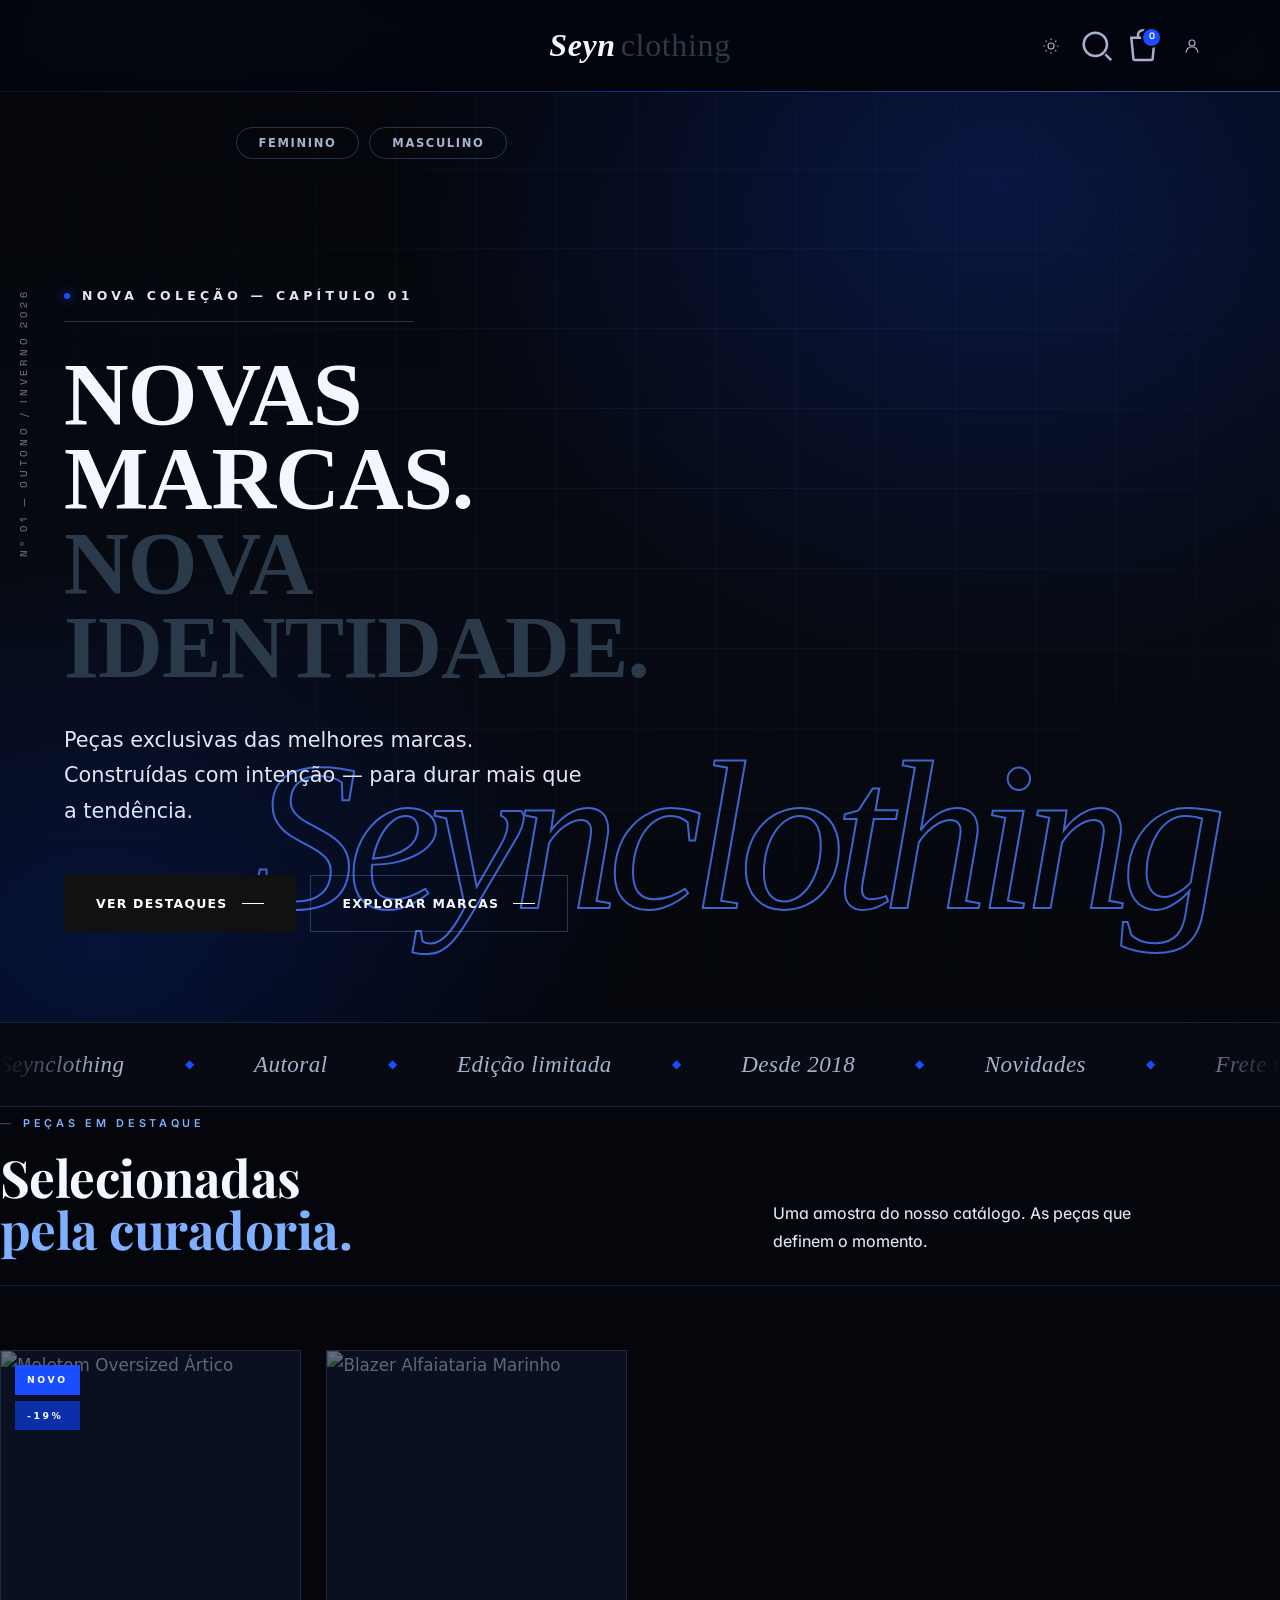
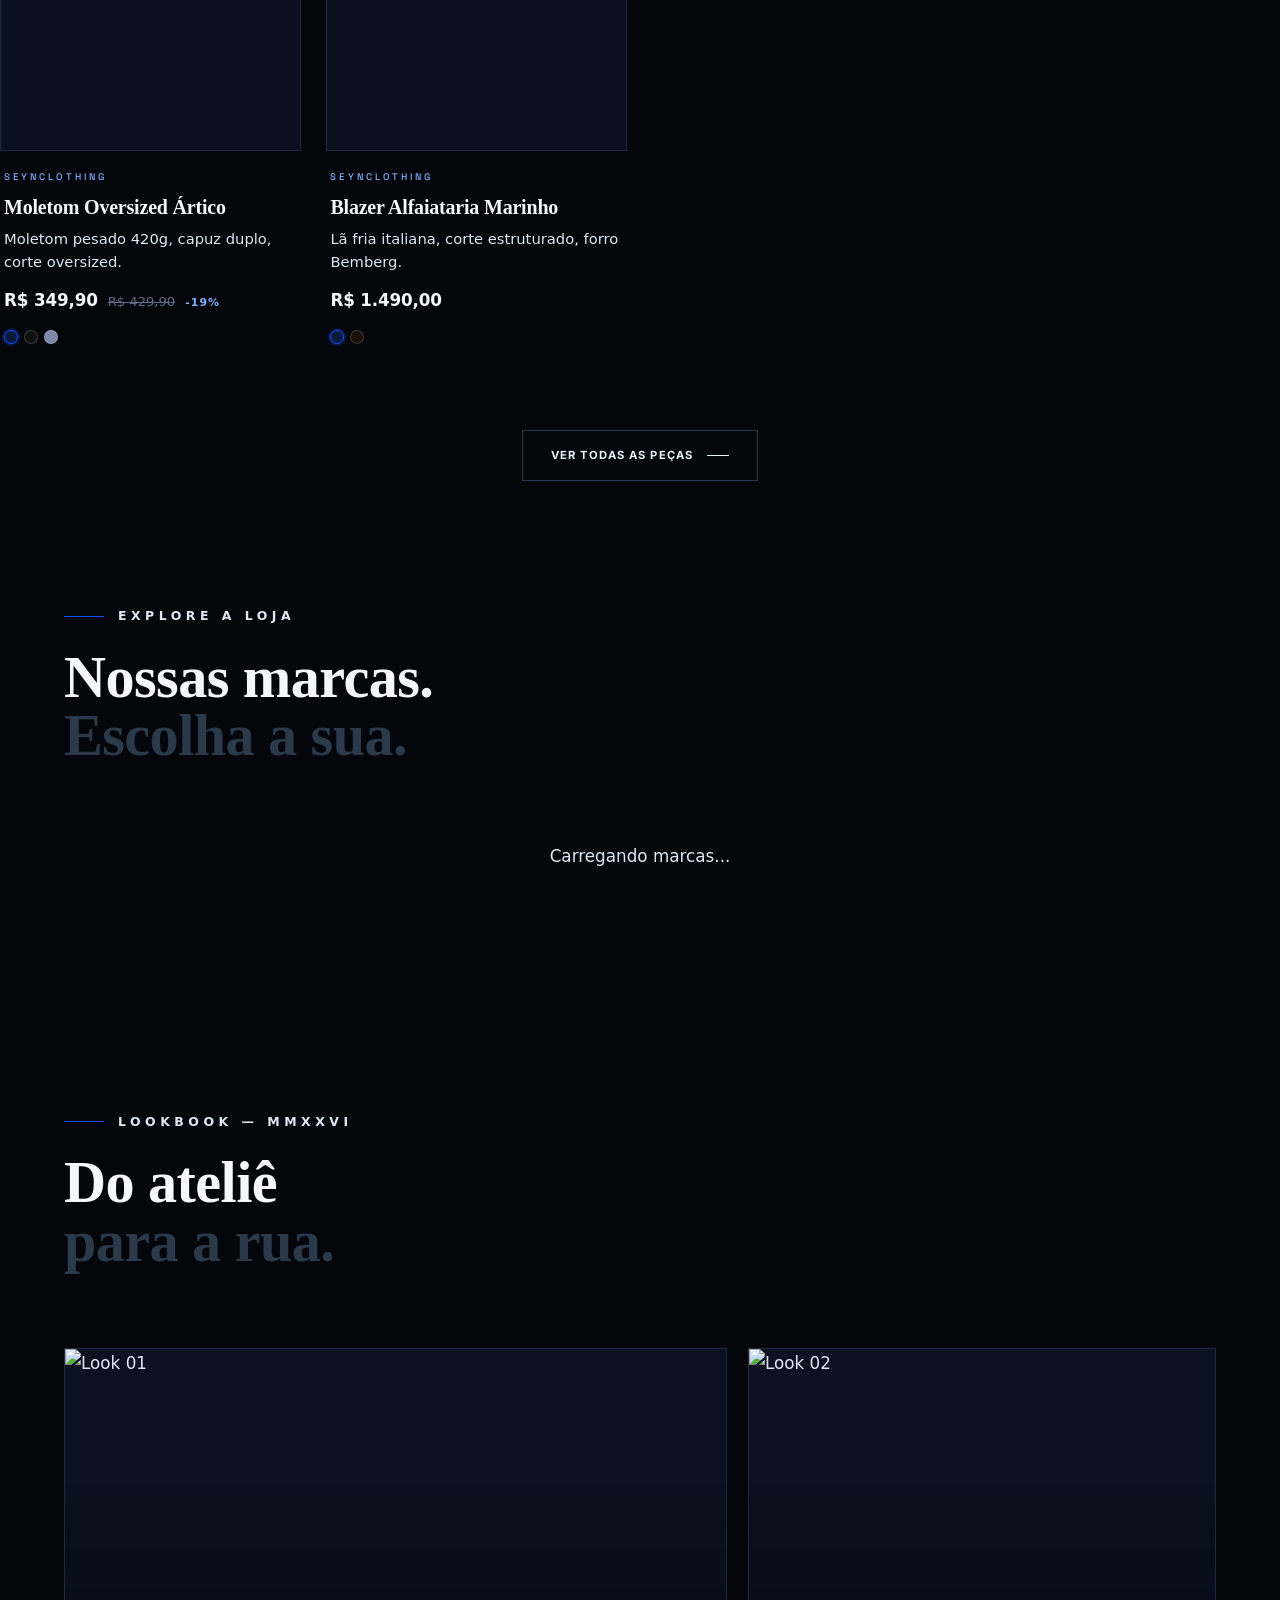
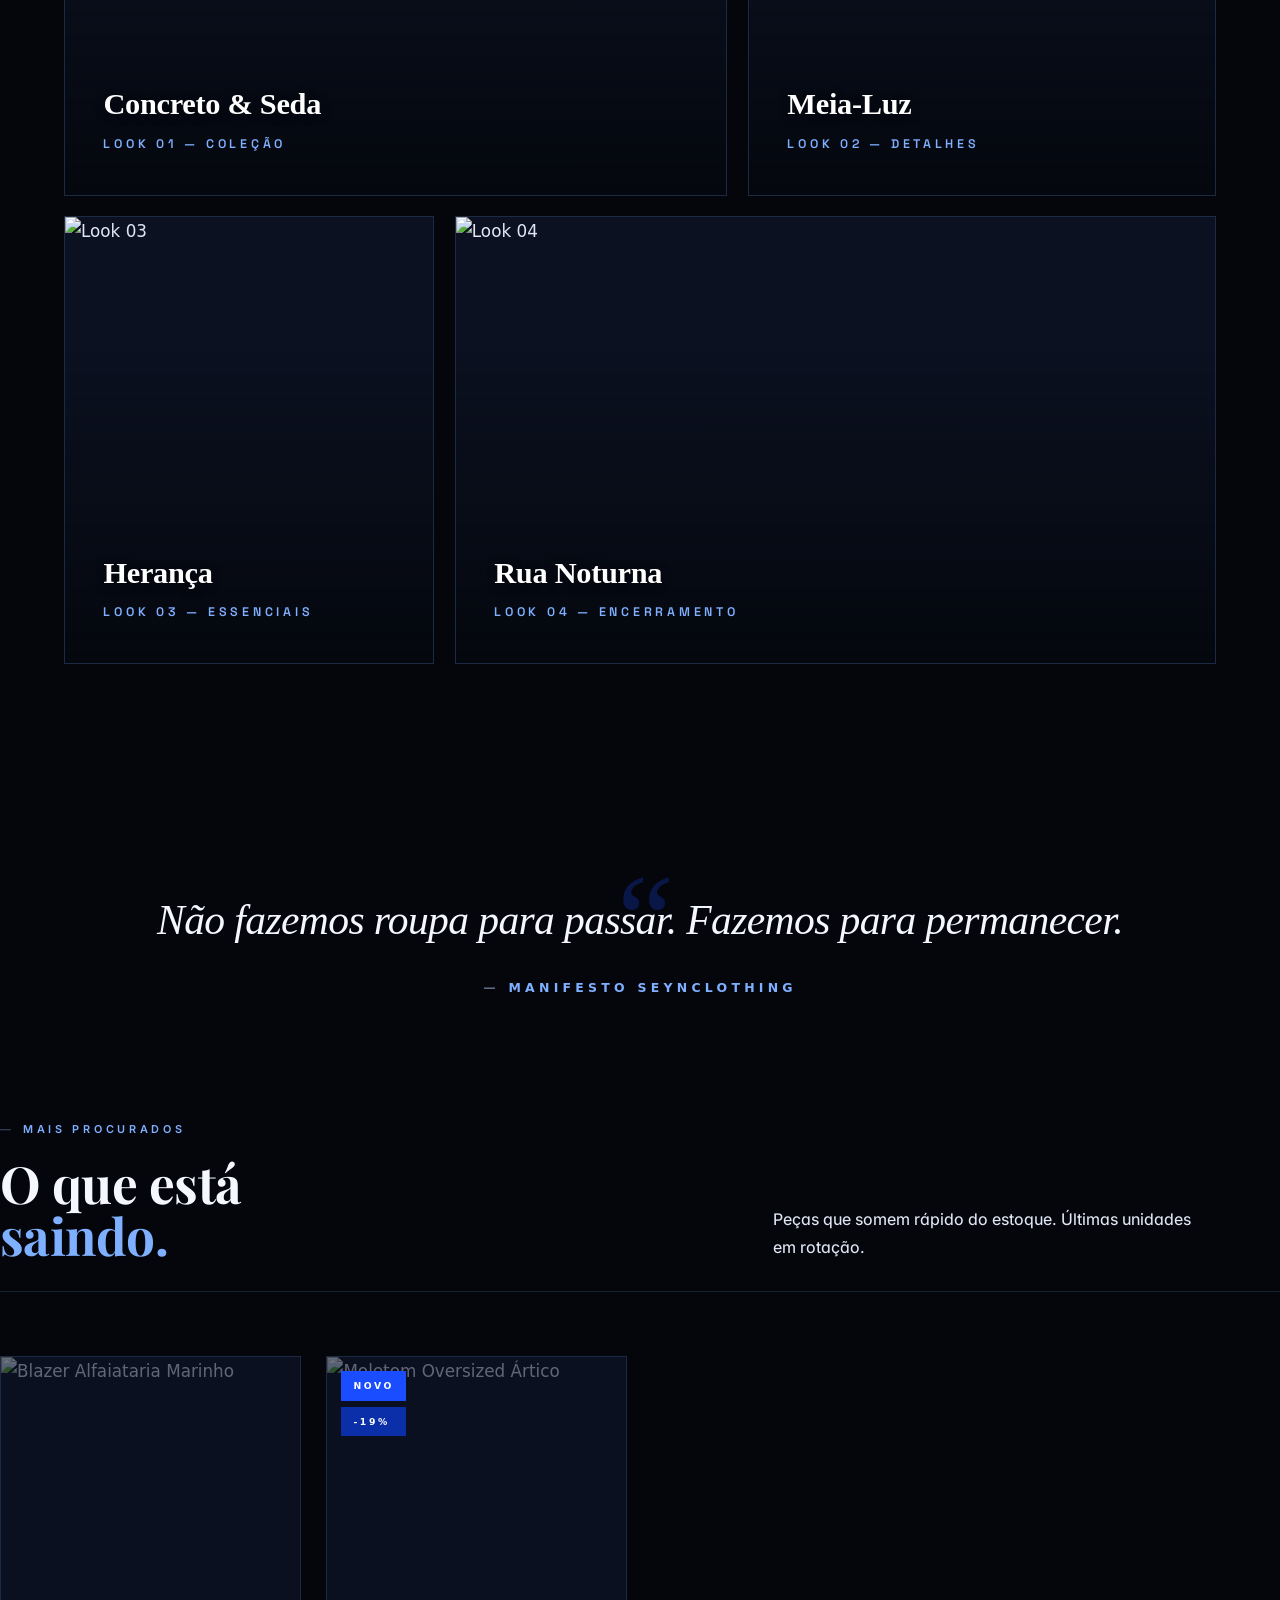
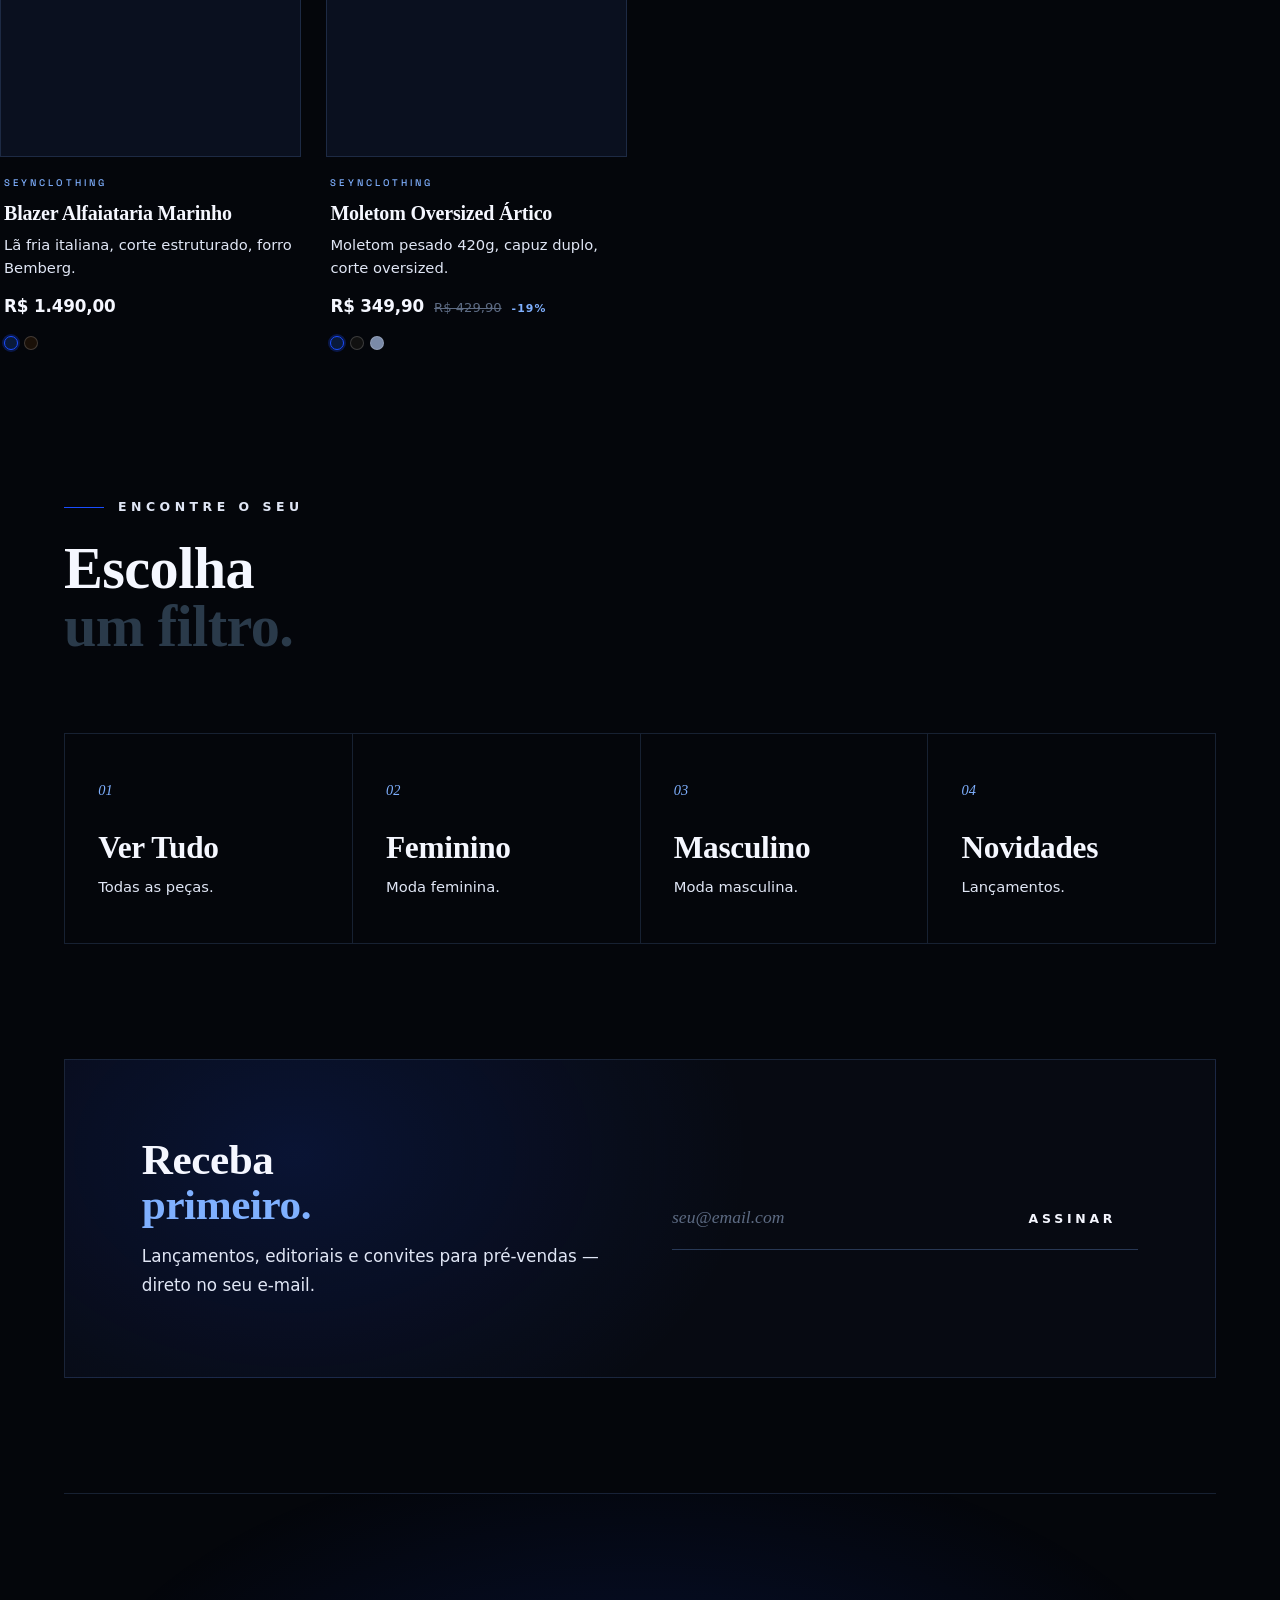
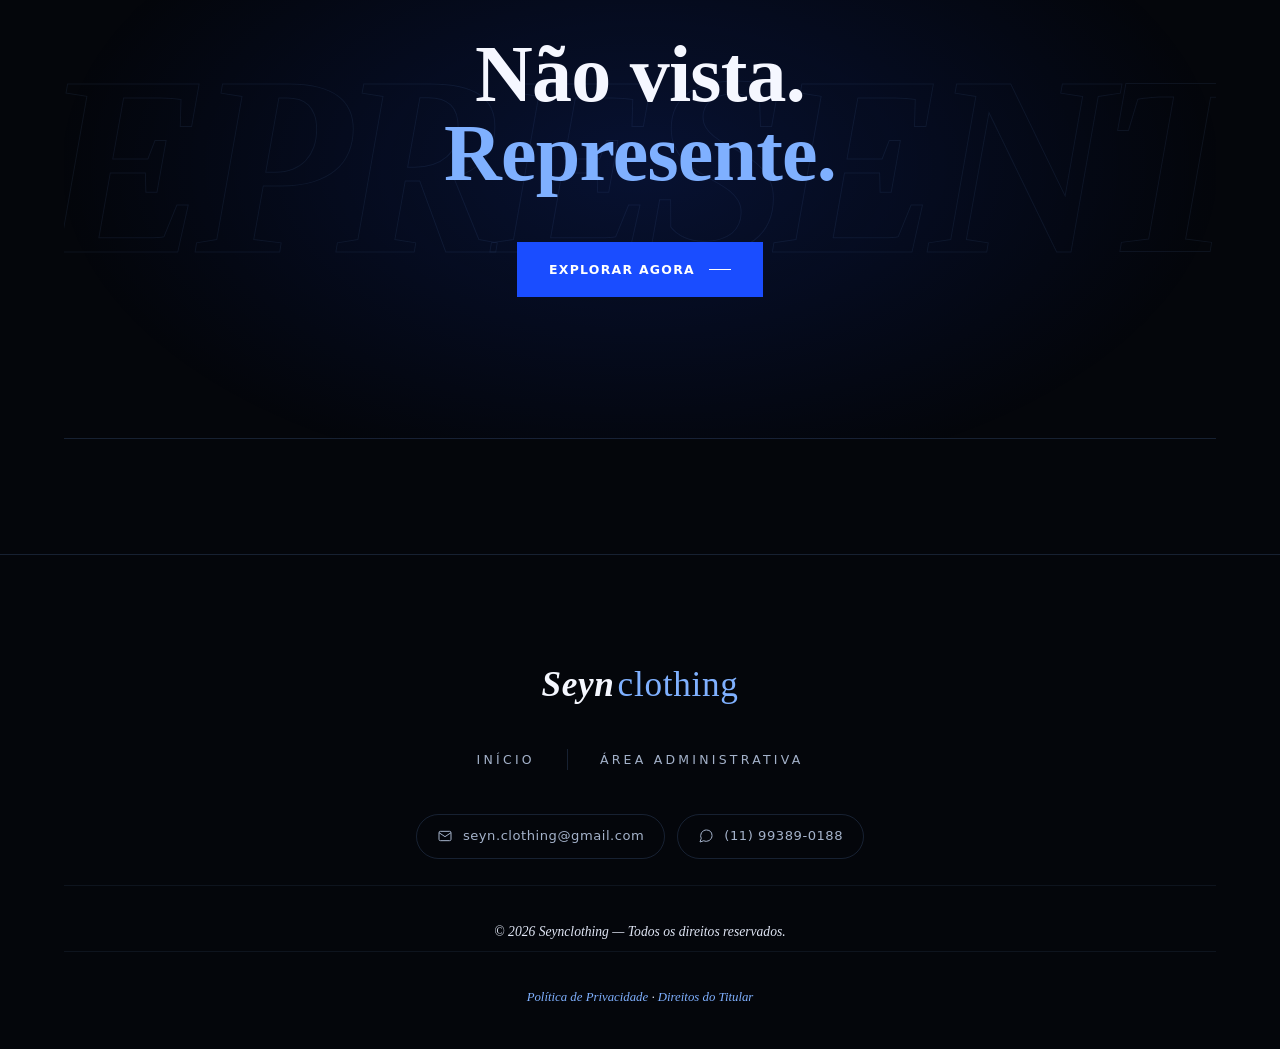
==== commit 51037184: "style: unifica fontes entre todos os temas" ====
--- a/index.html
+++ b/index.html
@@ -3,16 +3,16 @@
 <head>
     <meta charset="UTF-8">
     <meta name="viewport" content="width=device-width, initial-scale=1.0">
-    <title>Seynclothing — Streetwear · Acessórios · Old Money</title>
-    <meta name="description" content="Seynclothing. Três universos: streetwear urbano, acessórios que definem e a sobriedade do old money.">
-    <meta name="keywords" content="streetwear, moda masculina, old money, acessórios, tênis, roupas, mj stores">
+    <title>Seynclothing — Moda Autoral</title>
+    <meta name="description" content="Seynclothing. Peças exclusivas das melhores marcas.">
+    <meta name="keywords" content="moda, roupas, acessórios, streetwear, old money">
     <meta name="author" content="Seynclothing">
     <meta name="theme-color" content="#05070c">
     <meta name="robots" content="index, follow">
 
     <meta property="og:type" content="website">
-    <meta property="og:title" content="Seynclothing — Streetwear · Acessórios · Old Money">
-    <meta property="og:description" content="Três universos. Uma identidade.">
+    <meta property="og:title" content="Seynclothing — Moda Autoral">
+    <meta property="og:description" content="Peças exclusivas das melhores marcas.">
     <meta property="og:url" content="https://seynclothing.netlify.app/">
     <meta property="og:image" content="https://images.unsplash.com/photo-1490481651871-ab68de25d43d?w=1200&h=630&fit=crop">
     <meta property="og:image:width" content="1200">
@@ -21,8 +21,8 @@
     <meta property="og:locale" content="pt_BR">
 
     <meta name="twitter:card" content="summary_large_image">
-    <meta name="twitter:title" content="Seynclothing — Streetwear · Acessórios · Old Money">
-    <meta name="twitter:description" content="Moda autoral para quem veste o que pensa.">
+    <meta name="twitter:title" content="Seynclothing — Moda Autoral">
+    <meta name="twitter:description" content="Peças exclusivas das melhores marcas.">
     <meta name="twitter:image" content="https://images.unsplash.com/photo-1490481651871-ab68de25d43d?w=1200&h=630&fit=crop">
 
     <link rel="icon" href="data:image/svg+xml,<svg xmlns='http://www.w3.org/2000/svg' viewBox='0 0 100 100'><rect width='100' height='100' fill='%231a4dff'/><text y='.9em' x='50%25' text-anchor='middle' font-size='70' font-family='Georgia,serif' font-style='italic' font-weight='700' fill='white'>S</text></svg>">
@@ -97,11 +97,11 @@
             </div>
 
             <p class="hero-small">NOVA COLEÇÃO — CAPÍTULO 01</p>
-            <h1>TRÊS UNIVERSOS.<br><span>UMA IDENTIDADE.</span></h1>
-            <p class="hero-description">Streetwear, acessórios e a sobriedade do old money. Peças construídas com intenção — para durar mais que a tendência.</p>
+            <h1>NOVAS MARCAS.<br><span>NOVA IDENTIDADE.</span></h1>
+            <p class="hero-description">Peças exclusivas das melhores marcas. Construídas com intenção — para durar mais que a tendência.</p>
             <div class="hero-buttons">
                 <a href="#destaques" class="btn-primary">Ver destaques</a>
-                <a href="#categorias" class="btn-secondary">Explorar universos</a>
+                <a href="#categorias" class="btn-secondary">Explorar marcas</a>
             </div>
         </div>
         <div class="hero-decoration" aria-hidden="true"><span>Seynclothing</span></div>
@@ -109,8 +109,8 @@
 
     <div class="ticker" aria-hidden="true">
         <div class="ticker-track">
-            <span>Streetwear</span><span>Acessórios</span><span>Old Money</span><span>Autoral</span><span>Edição limitada</span><span>Desde 2018</span>
-            <span>Streetwear</span><span>Acessórios</span><span>Old Money</span><span>Autoral</span><span>Edição limitada</span><span>Desde 2018</span>
+            <span>Seynclothing</span><span>Autoral</span><span>Edição limitada</span><span>Desde 2018</span><span>Novidades</span><span>Frete Grátis</span>
+            <span>Seynclothing</span><span>Autoral</span><span>Edição limitada</span><span>Desde 2018</span><span>Novidades</span><span>Frete Grátis</span>
         </div>
     </div>
 
@@ -121,18 +121,17 @@
                 <h2 class="section-title">Selecionadas<span>pela curadoria.</span></h2>
             </div>
             <div class="section-head-right">
-                <p>Uma amostra dos três universos. As peças que definem o momento.</p>
+                <p>Uma amostra do nosso catálogo. As peças que definem o momento.</p>
             </div>
         </header>
         <div class="products-grid" id="products-grid" data-limit="8" aria-live="polite"></div>
         <div class="products-cta">
-            <!-- Botões limpos, agora apontam para a busca geral -->
             <a href="busca.html" class="btn-secondary">Ver todas as peças</a>
         </div>
     </section>
 
     
-            <section class="categories" id="categorias">
+    <section class="categories" id="categorias">
         <div class="section-title">
             <p>EXPLORE A LOJA</p>
             <h2>Nossas marcas.<span>Escolha a sua.</span></h2>
@@ -143,7 +142,7 @@
         </div>
     </section>
 
-        <section class="lookbook" id="lookbook" aria-labelledby="lookbook-title">
+    <section class="lookbook" id="lookbook" aria-labelledby="lookbook-title">
         <div class="section-title">
             <p>LOOKBOOK — MMXXVI</p>
             <h2 id="lookbook-title">Do ateliê<span>para a rua.</span></h2>
@@ -152,34 +151,34 @@
             
             <!-- Look 01 -->
             <article class="lookbook-item span-7">
-                <img src="https://images.unsplash.com/photo-1523398002811-999ca8dec234?w=800&q=80" alt="Look 01 Streetwear" class="lookbook-img" loading="lazy">
+                <img src="https://images.unsplash.com/photo-1523398002811-999ca8dec234?w=800&q=80" alt="Look 01" class="lookbook-img" loading="lazy">
                 <div class="lookbook-content">
                     <h4>Concreto & Seda</h4>
-                    <small>LOOK 01 — STREETWEAR</small>
+                    <small>LOOK 01 — COLEÇÃO</small>
                 </div>
             </article>
 
             <!-- Look 02 -->
             <article class="lookbook-item span-5">
-                <img src="https://images.unsplash.com/photo-1490367532201-b9bc1dc483f6?w=800&q=80" alt="Look 02 Acessórios" class="lookbook-img" loading="lazy">
+                <img src="https://images.unsplash.com/photo-1490367532201-b9bc1dc483f6?w=800&q=80" alt="Look 02" class="lookbook-img" loading="lazy">
                 <div class="lookbook-content">
                     <h4>Meia-Luz</h4>
-                    <small>LOOK 02 — ACESSÓRIOS</small>
+                    <small>LOOK 02 — DETALHES</small>
                 </div>
             </article>
 
             <!-- Look 03 -->
             <article class="lookbook-item span-4">
-                <img src="https://images.unsplash.com/photo-1594938298603-c8148c4dae35?w=800&q=80" alt="Look 03 Old Money" class="lookbook-img" loading="lazy">
+                <img src="https://images.unsplash.com/photo-1594938298603-c8148c4dae35?w=800&q=80" alt="Look 03" class="lookbook-img" loading="lazy">
                 <div class="lookbook-content">
                     <h4>Herança</h4>
-                    <small>LOOK 03 — OLD MONEY</small>
+                    <small>LOOK 03 — ESSENCIAIS</small>
                 </div>
             </article>
 
             <!-- Look 04 -->
             <article class="lookbook-item span-8">
-                <img src="https://images.unsplash.com/photo-1617137968427-85924c800a22?w=800&q=80" alt="Look 04 Encerramento" class="lookbook-img" loading="lazy">
+                <img src="https://images.unsplash.com/photo-1617137968427-85924c800a22?w=800&q=80" alt="Look 04" class="lookbook-img" loading="lazy">
                 <div class="lookbook-content">
                     <h4>Rua Noturna</h4>
                     <small>LOOK 04 — ENCERRAMENTO</small>
@@ -210,13 +209,13 @@
     <section class="quick-categories">
         <div class="section-title">
             <p>ENCONTRE O SEU</p>
-            <h2>Escolha<span>uma categoria.</span></h2>
+            <h2>Escolha<span>um filtro.</span></h2>
         </div>
         <div class="quick-grid">
             <a href="busca.html" class="quick-card"><span>01</span><h3>Ver Tudo</h3><p>Todas as peças.</p></a>
             <a href="busca.html?q=feminino" class="quick-card"><span>02</span><h3>Feminino</h3><p>Moda feminina.</p></a>
             <a href="busca.html?q=masculino" class="quick-card"><span>03</span><h3>Masculino</h3><p>Moda masculina.</p></a>
-            <a href="busca.html" class="quick-card"><span>04</span><h3>Novidades</h3><p>Lançamentos.</p></a>
+            <a href="busca.html?q=novo" class="quick-card"><span>04</span><h3>Novidades</h3><p>Lançamentos.</p></a>
         </div>
     </section>
 
@@ -243,7 +242,6 @@
     <div class="footer-logo">Seyn<span>clothing</span></div>
     <nav class="footer-links" aria-label="Rodapé">
         <a href="index.html">Início</a>
-        <!-- Categorias antigas removidas do rodapé também -->
         <a href="admin.html" class="admin-link">Área administrativa</a>
     </nav>
     <div class="footer-contato">
--- a/css/style.css
+++ b/css/style.css
@@ -11833,4 +11833,55 @@
     .lookbook-item.span-6, .lookbook-item.span-7, .lookbook-item.span-8 { 
         grid-column: span 6; 
     }
+}
+/* =========================================================
+   🔥 UNIFICAÇÃO DE FONTES (Inicial = Masculino = Feminino)
+   ========================================================= */
+
+/* 1. Força todos os títulos a usarem a fonte padrão da loja (Playfair Display/Lora) */
+body.tema-feminino h1, body.tema-masculino h1,
+body.tema-feminino h2, body.tema-masculino h2,
+body.tema-feminino h3, body.tema-masculino h3,
+body.tema-feminino h4, body.tema-masculino h4,
+body.tema-feminino .logo, body.tema-masculino .logo,
+body.tema-feminino .product-name, body.tema-masculino .product-name,
+body.tema-feminino .section-title h2, body.tema-masculino .section-title h2,
+body.tema-feminino .hero-decoration span, body.tema-masculino .hero-decoration span,
+body.tema-feminino .category-content h3, body.tema-masculino .category-content h3,
+body.tema-feminino .lookbook-item h4, body.tema-masculino .lookbook-item h4,
+body.tema-feminino .quick-card h3, body.tema-masculino .quick-card h3,
+body.tema-feminino .newsletter h3, body.tema-masculino .newsletter h3,
+body.tema-feminino .final-cta h2, body.tema-masculino .final-cta h2,
+body.tema-feminino .footer-logo, body.tema-masculino .footer-logo,
+body.tema-feminino .pull-quote blockquote, body.tema-masculino .pull-quote blockquote,
+body.tema-feminino .cart-summary-title, body.tema-masculino .cart-summary-title,
+body.tema-feminino .marca-card-content h3, body.tema-masculino .marca-card-content h3 {
+    font-family: var(--ff-display) !important;
+    font-style: italic !important; /* Mantém o itálico elegante da inicial */
+    font-weight: 400 !important; /* Remove o negrito pesado */
+    text-transform: none !important; /* Remove o CAIXA ALTA (do masculino) */
+    letter-spacing: -.02em !important; 
+}
+
+/* 2. Exceção para o H1 do Hero, para manter o tamanho e quebra corretos */
+body.tema-feminino .hero h1,
+body.tema-masculino .hero h1 {
+    font-family: var(--ff-display) !important;
+    font-style: italic !important;
+    font-weight: 400 !important;
+    text-transform: none !important;
+    letter-spacing: -.025em !important;
+    line-height: .94 !important;
+}
+
+/* 3. Força os textos normais, botões e inputs a usarem a fonte padrão (Plus Jakarta/Inter) */
+body.tema-feminino, body.tema-masculino,
+body.tema-feminino p, body.tema-masculino p,
+body.tema-feminino span, body.tema-masculino span,
+body.tema-feminino button, body.tema-masculino button,
+body.tema-feminino input, body.tema-masculino input,
+body.tema-feminino textarea, body.tema-masculino textarea,
+body.tema-feminino .btn-primary, body.tema-masculino .btn-primary,
+body.tema-feminino .btn-secondary, body.tema-masculino .btn-secondary {
+    font-family: var(--ff-sans) !important;
 }
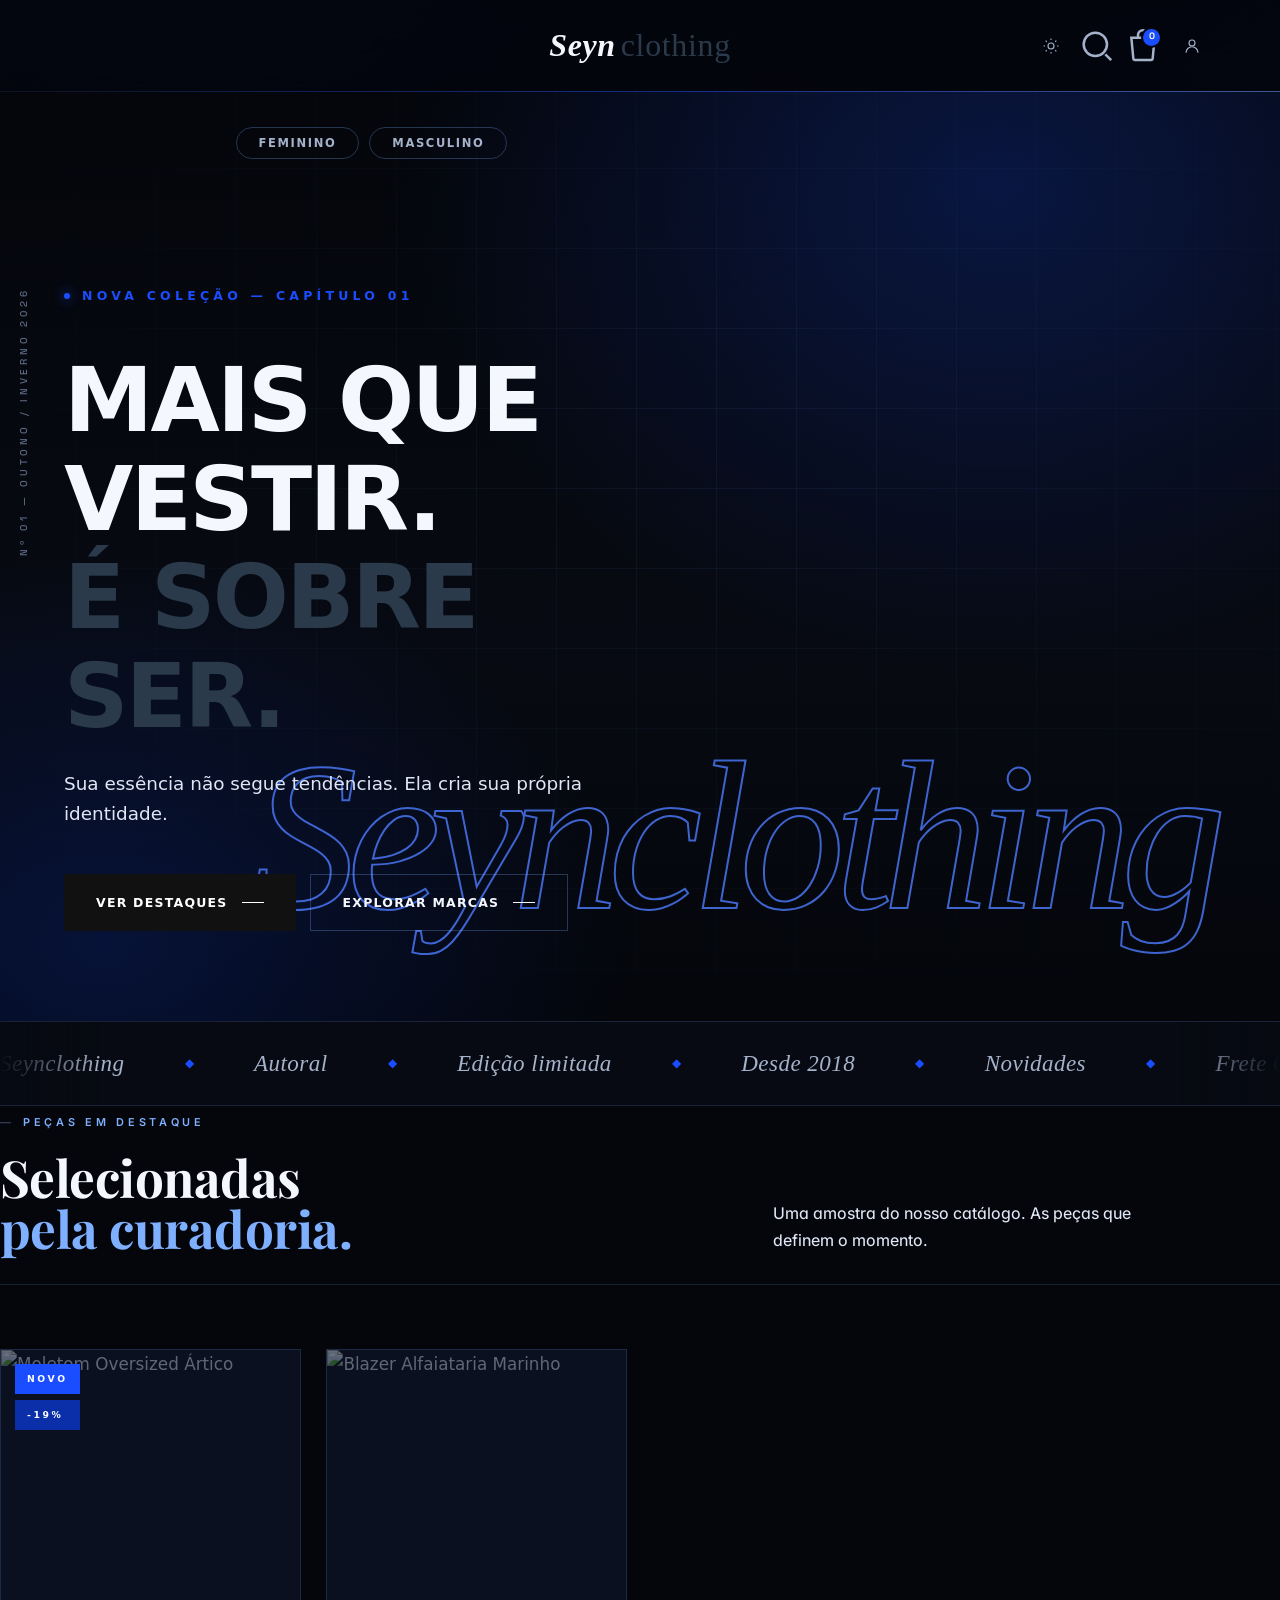
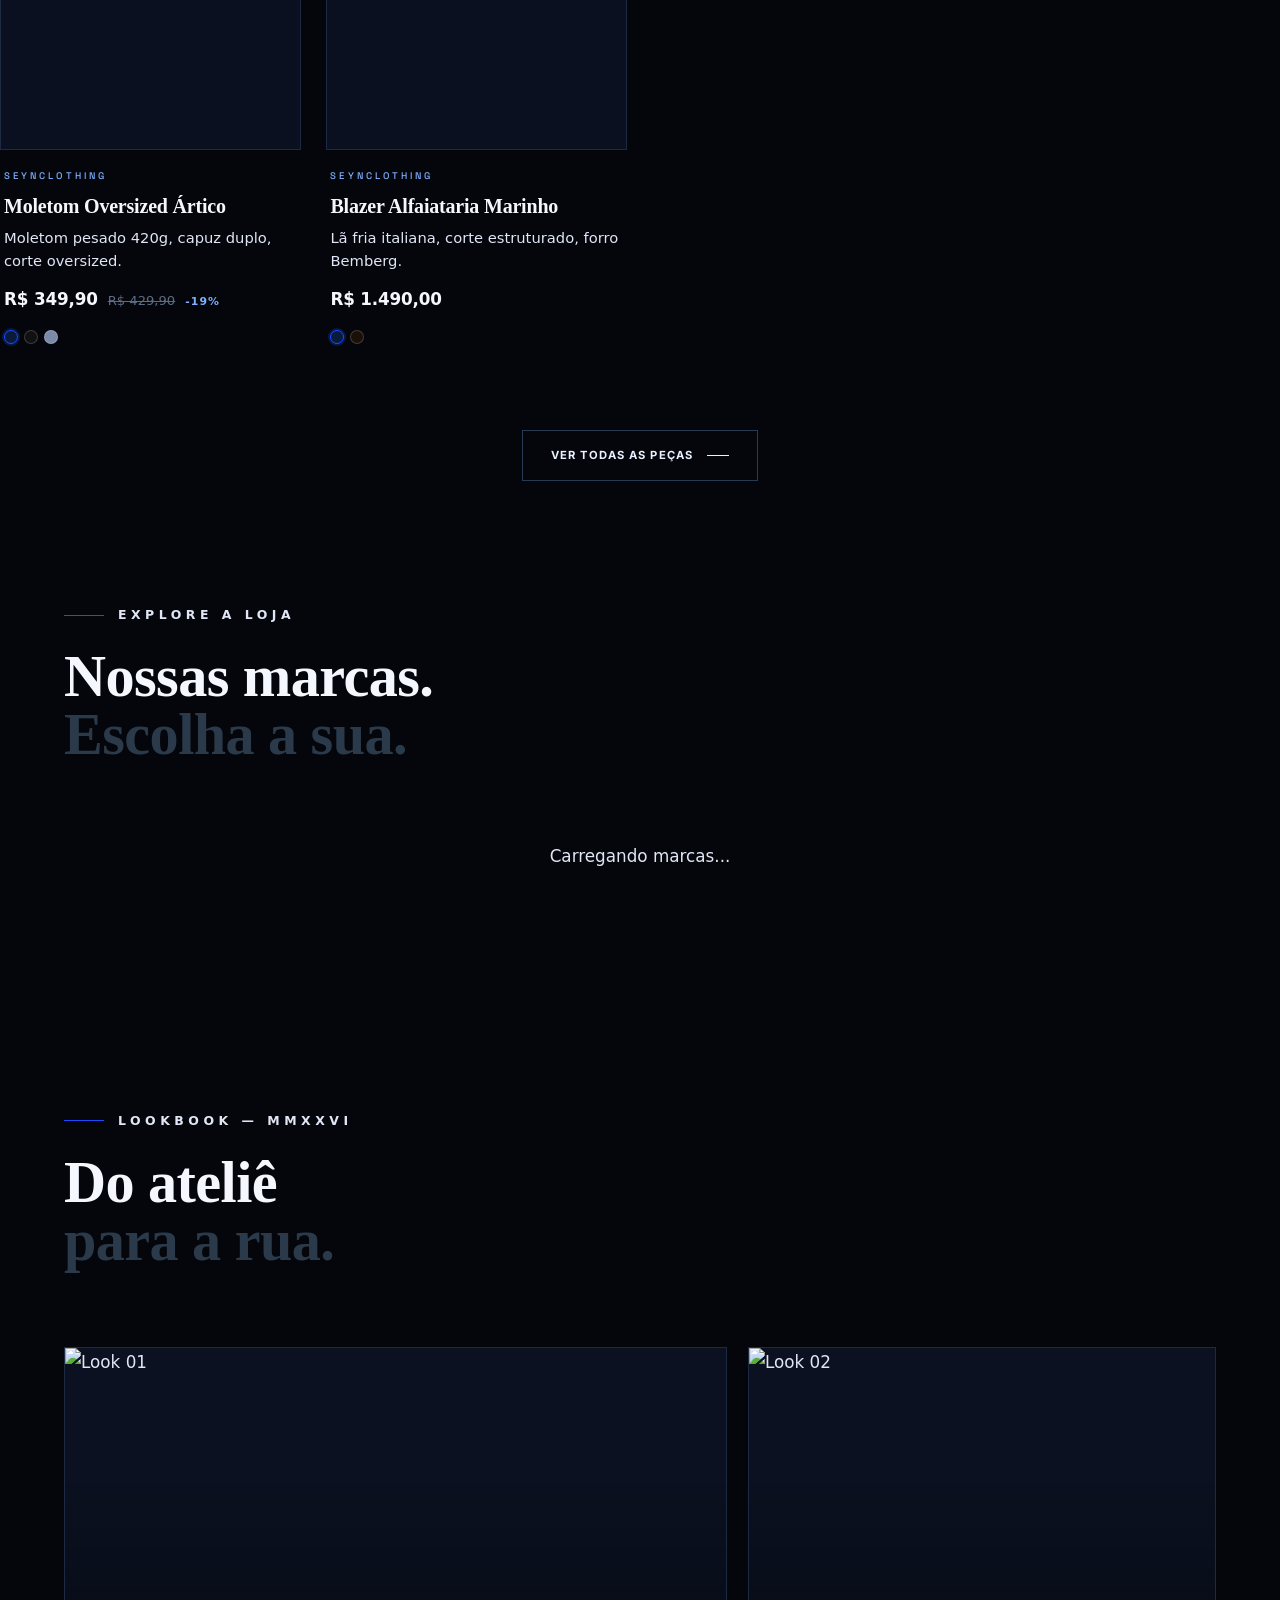
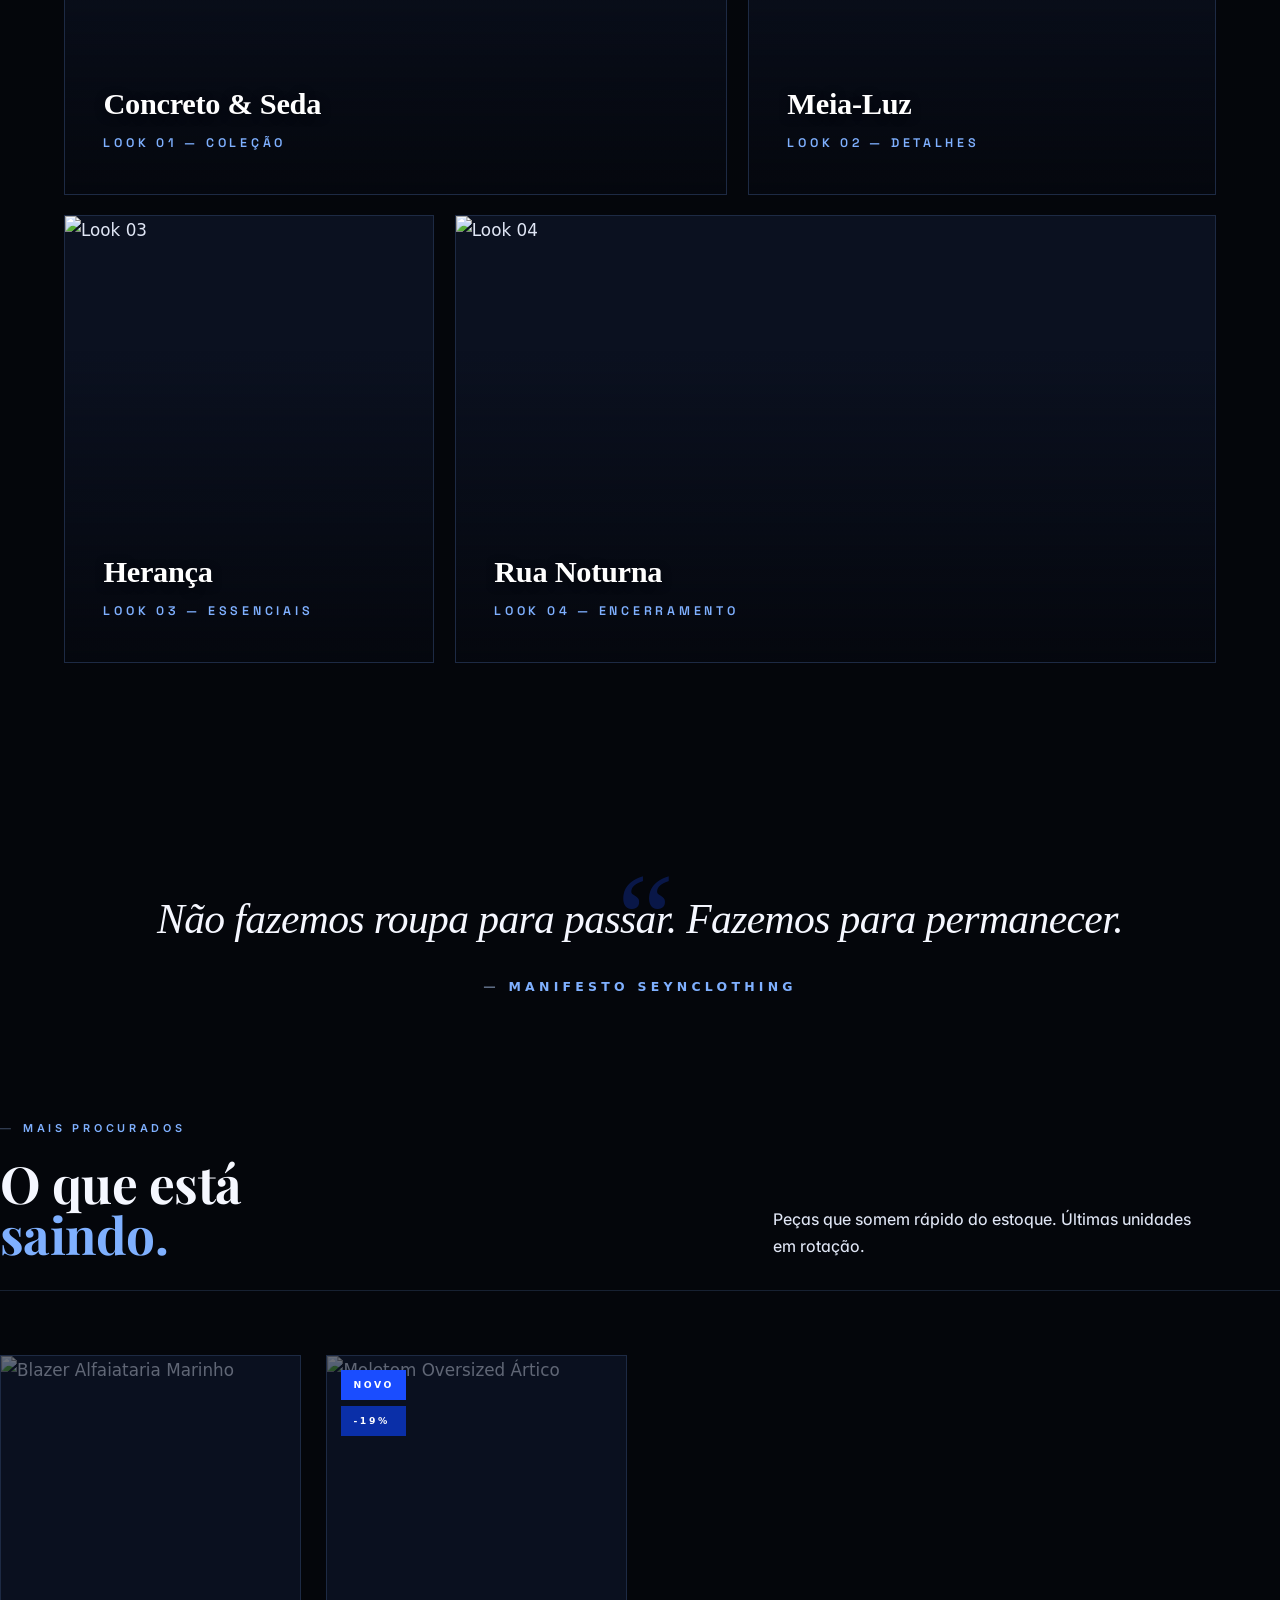
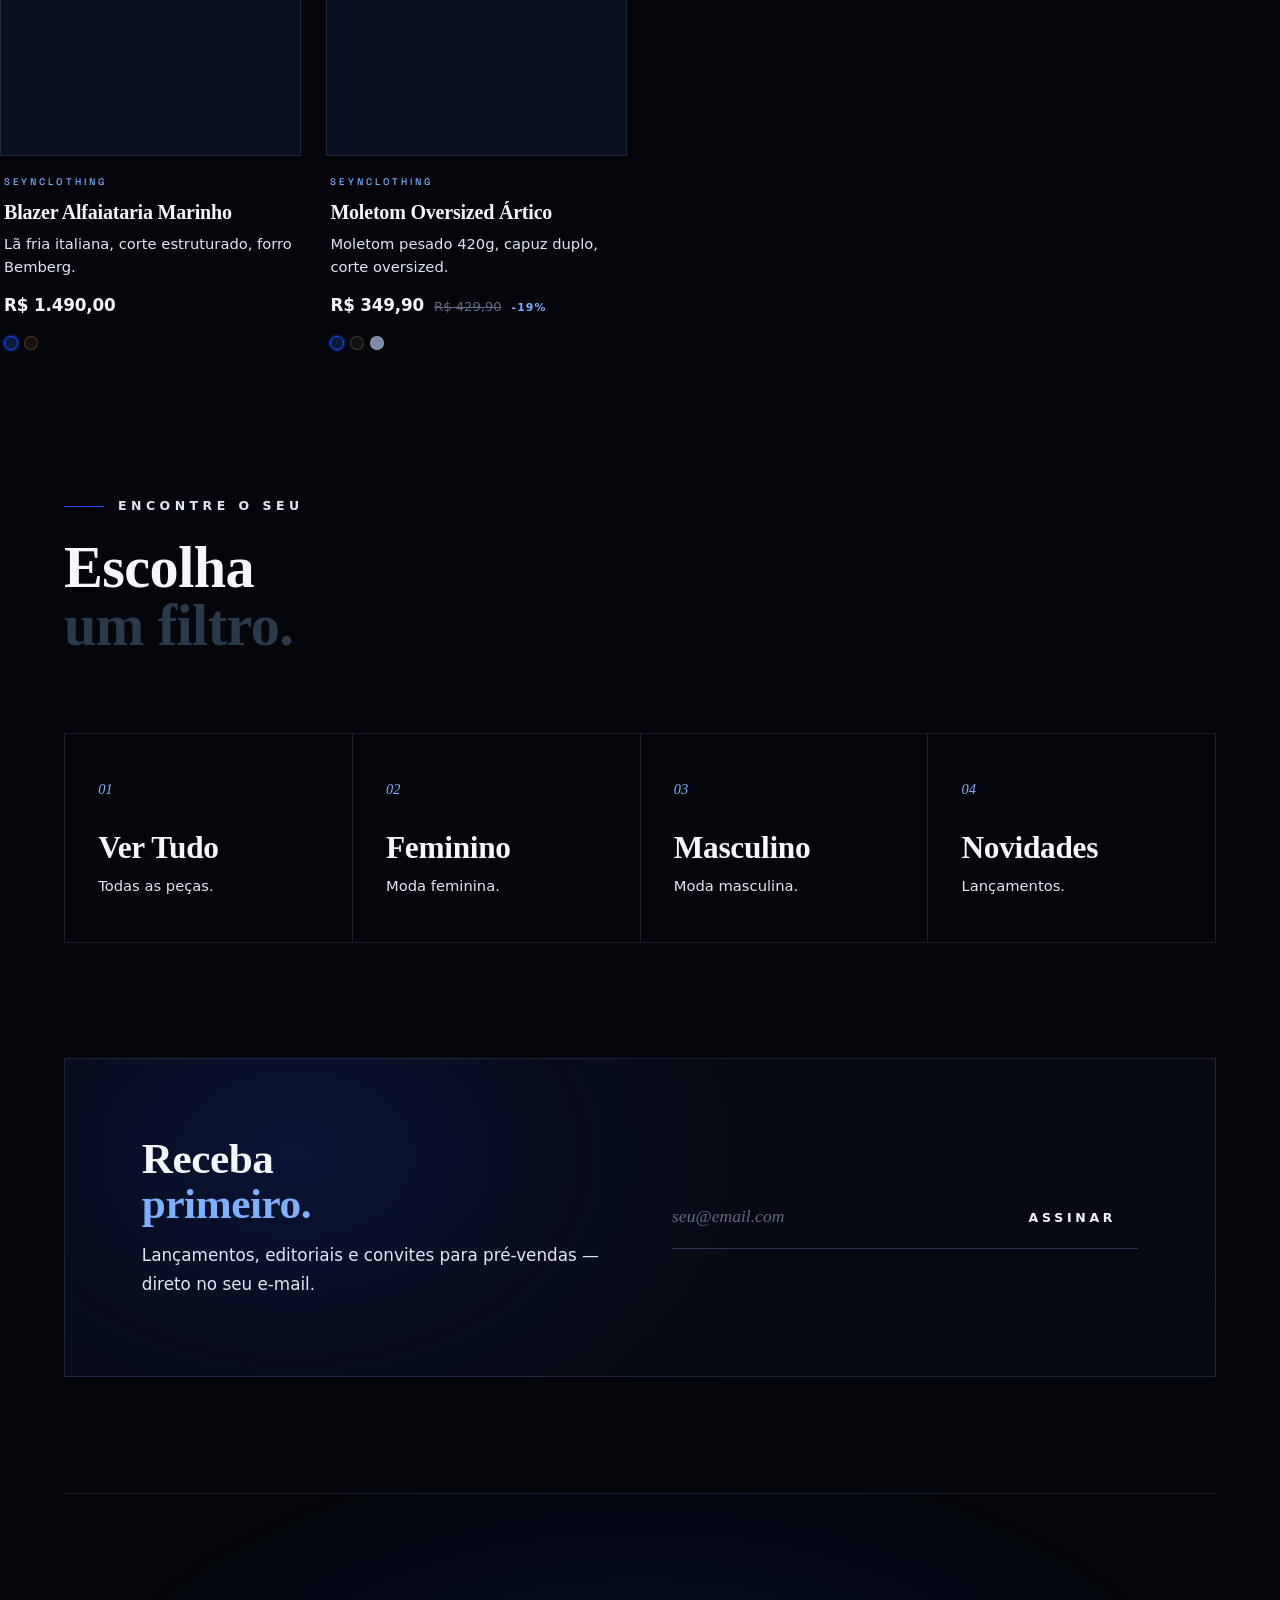
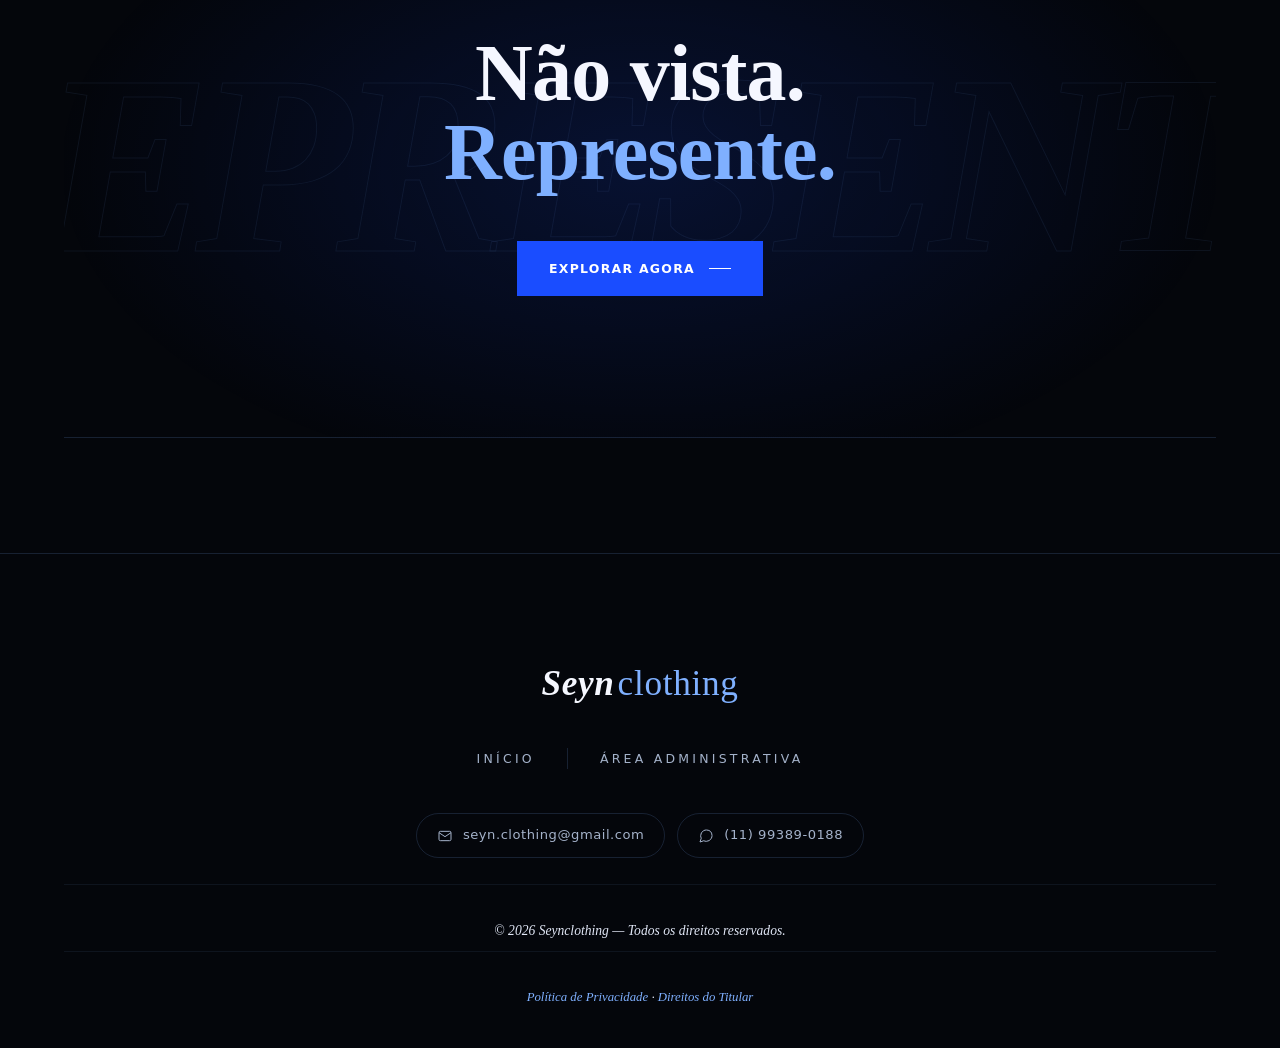
==== commit b171b7f3: "feat: novo estilo moderno no titulo do hero" ====
--- a/index.html
+++ b/index.html
@@ -88,7 +88,7 @@
 </div>
 
 <main id="main">
-    <section class="hero">
+        <section class="hero">
         <div class="hero-content">
 
             <div class="gender-filter">
@@ -97,8 +97,8 @@
             </div>
 
             <p class="hero-small">NOVA COLEÇÃO — CAPÍTULO 01</p>
-            <h1>NOVAS MARCAS.<br><span>NOVA IDENTIDADE.</span></h1>
-            <p class="hero-description">Peças exclusivas das melhores marcas. Construídas com intenção — para durar mais que a tendência.</p>
+            <h1>MAIS QUE VESTIR.<br><span>É SOBRE SER.</span></h1>
+            <p class="hero-description">Sua essência não segue tendências. Ela cria sua própria identidade.</p>
             <div class="hero-buttons">
                 <a href="#destaques" class="btn-primary">Ver destaques</a>
                 <a href="#categorias" class="btn-secondary">Explorar marcas</a>
--- a/css/style.css
+++ b/css/style.css
@@ -11884,4 +11884,60 @@
 body.tema-feminino .btn-primary, body.tema-masculino .btn-primary,
 body.tema-feminino .btn-secondary, body.tema-masculino .btn-secondary {
     font-family: var(--ff-sans) !important;
+}
+
+/* =========================================================
+   🚀 NOVO VISUAL DO HERO (Estilo Moderno/Tech)
+   ========================================================= */
+
+/* 1. Título principal */
+.hero h1,
+body.tema-masculino .hero h1,
+body.tema-feminino .hero h1,
+[data-tema="claro"] body.tema-masculino .hero h1,
+[data-tema="claro"] body.tema-feminino .hero h1 {
+    font-family: var(--ff-sans) !important; /* Fonte sem serifa */
+    font-style: normal !important;          /* Tira o itálico */
+    font-weight: 800 !important;            /* Deixa bem grosso */
+    text-transform: uppercase !important;   /* Tudo maiúsculo */
+    letter-spacing: -0.03em !important;     /* Junta um pouco as letras */
+    line-height: 1.1 !important;
+    margin-bottom: 24px !important;
+}
+
+/* 2. A palavra em destaque (É SOBRE SER.) */
+.hero h1 span,
+body.tema-masculino .hero h1 span,
+body.tema-feminino .hero h1 span,
+[data-tema="claro"] body.tema-masculino .hero h1 span,
+[data-tema="claro"] body.tema-feminino .hero h1 span {
+    color: var(--blue-1) !important; /* Azul forte */
+    font-family: var(--ff-sans) !important;
+    font-style: normal !important;
+    font-weight: 800 !important;
+}
+
+/* 3. Subtítulo (Sua essência não segue...) */
+.hero-description,
+body.tema-masculino .hero-description,
+body.tema-feminino .hero-description {
+    font-family: var(--ff-sans) !important;
+    font-style: normal !important;
+    font-size: 1.15rem !important; /* Um pouco maior para leitura */
+    font-weight: 500 !important;
+    line-height: 1.6 !important;
+    color: var(--paper-1) !important; /* Cor de texto normal */
+}
+
+/* 4. Tag de cima (NOVA COLEÇÃO) */
+.hero-small {
+    font-family: var(--ff-sans) !important;
+    font-weight: 700 !important;
+    color: var(--blue-1) !important;
+    border-bottom: none !important; /* Tira a linha embaixo se tiver */
+}
+
+/* 5. No tema escuro, a segunda linha continua azul claro para dar contraste */
+body:not([data-tema="claro"]) .hero h1 span {
+    color: var(--blue-3) !important; 
 }
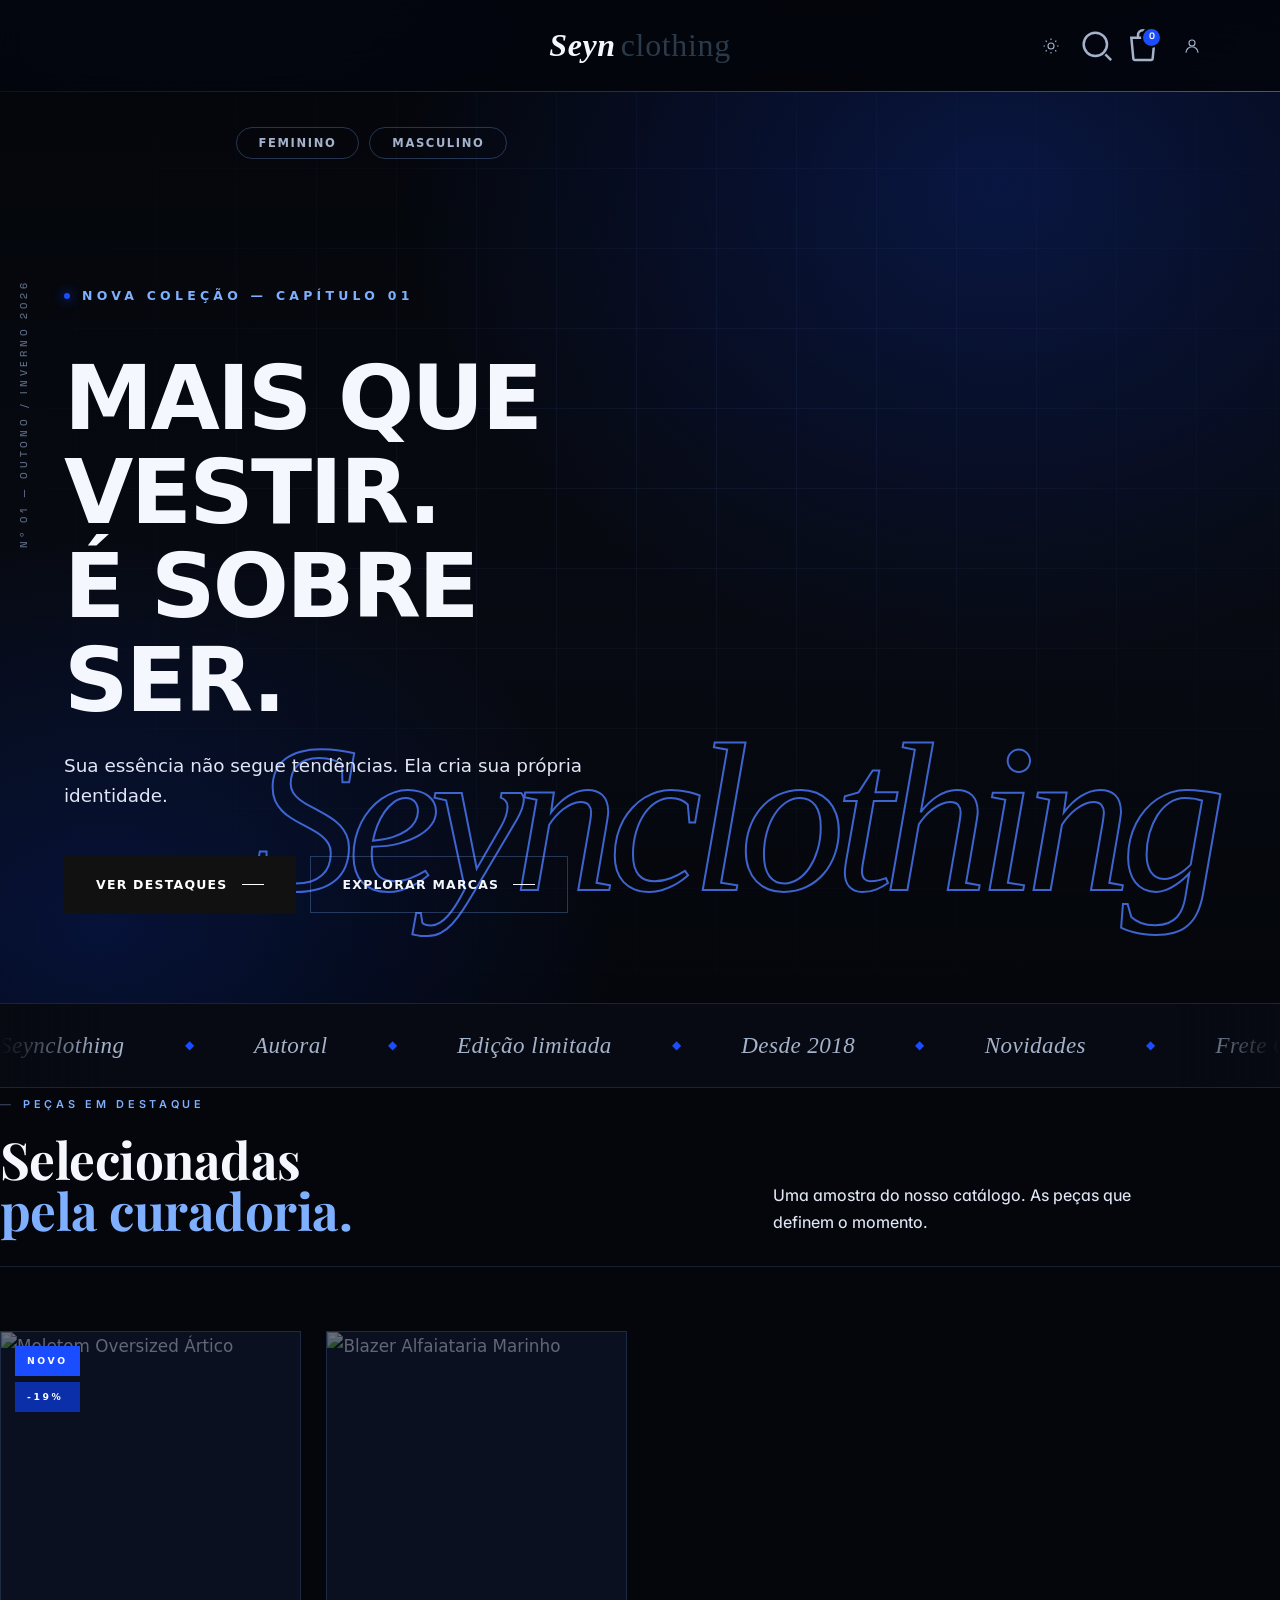
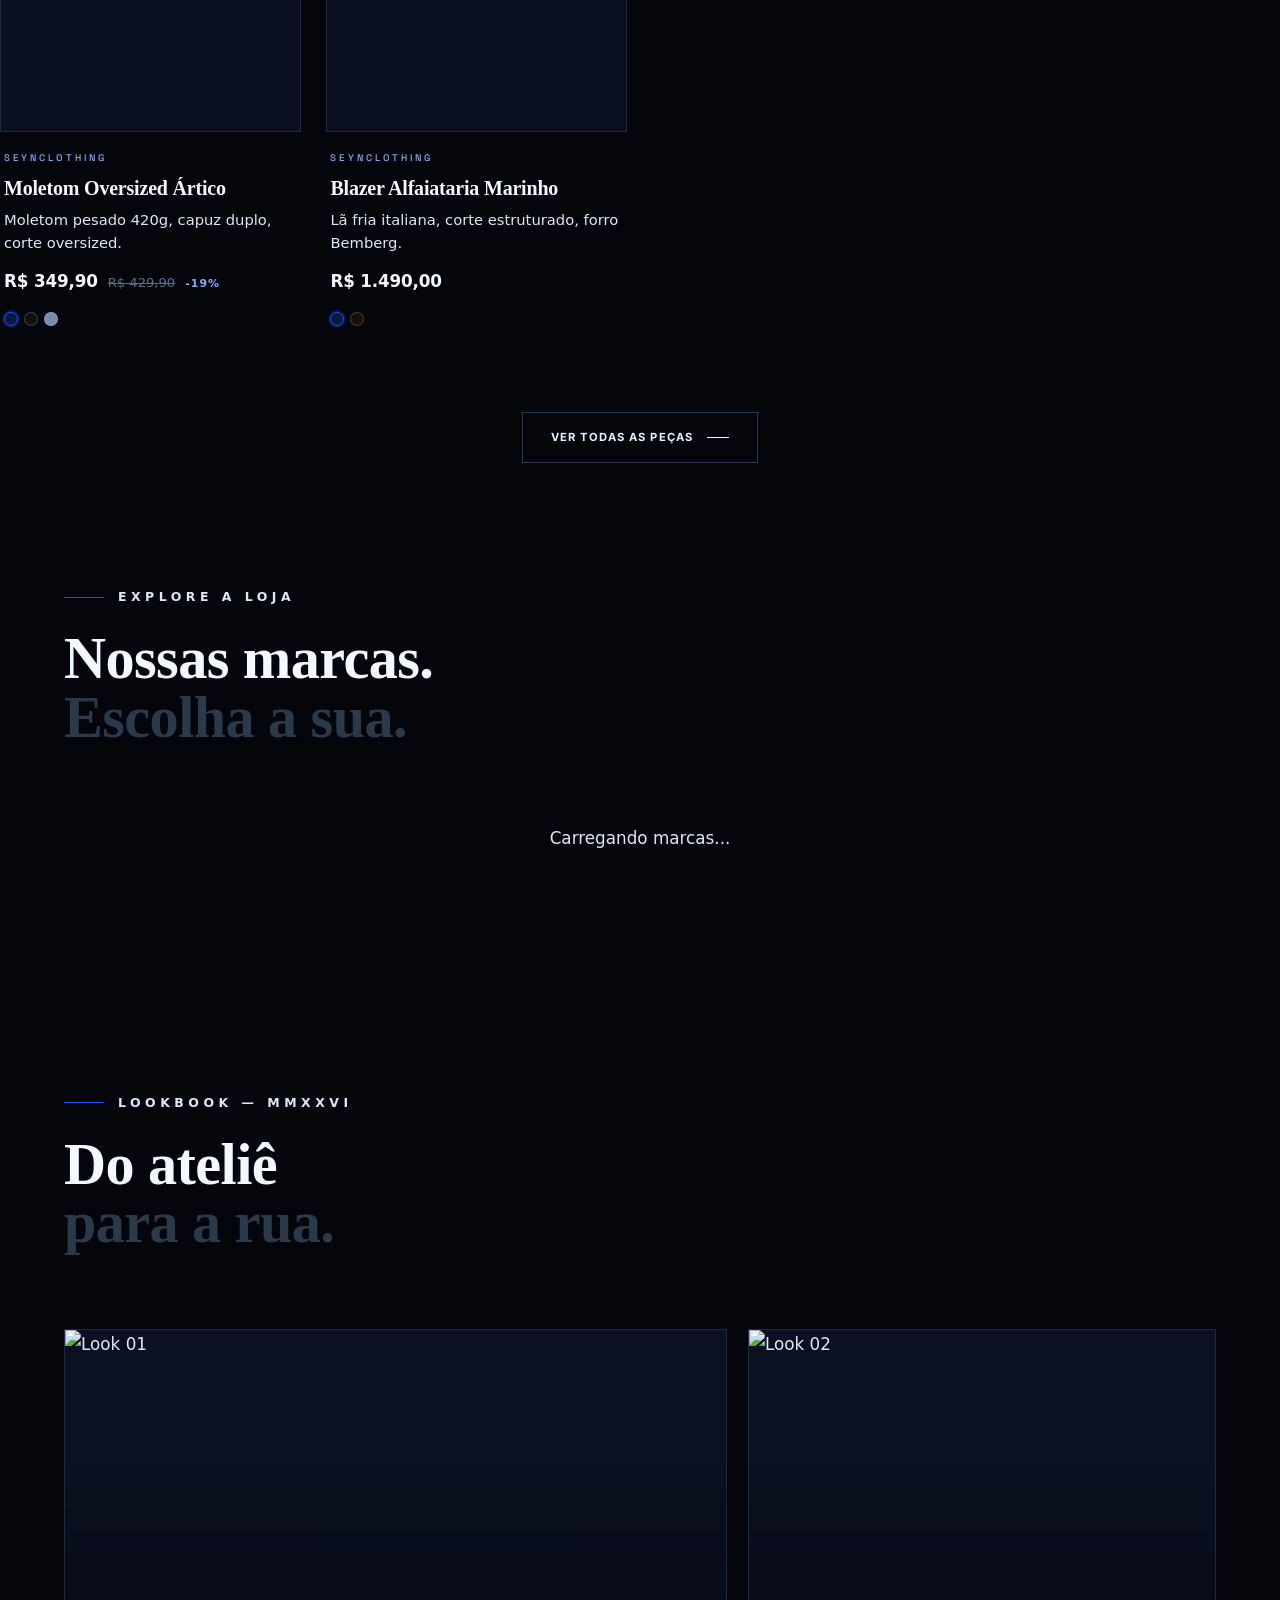
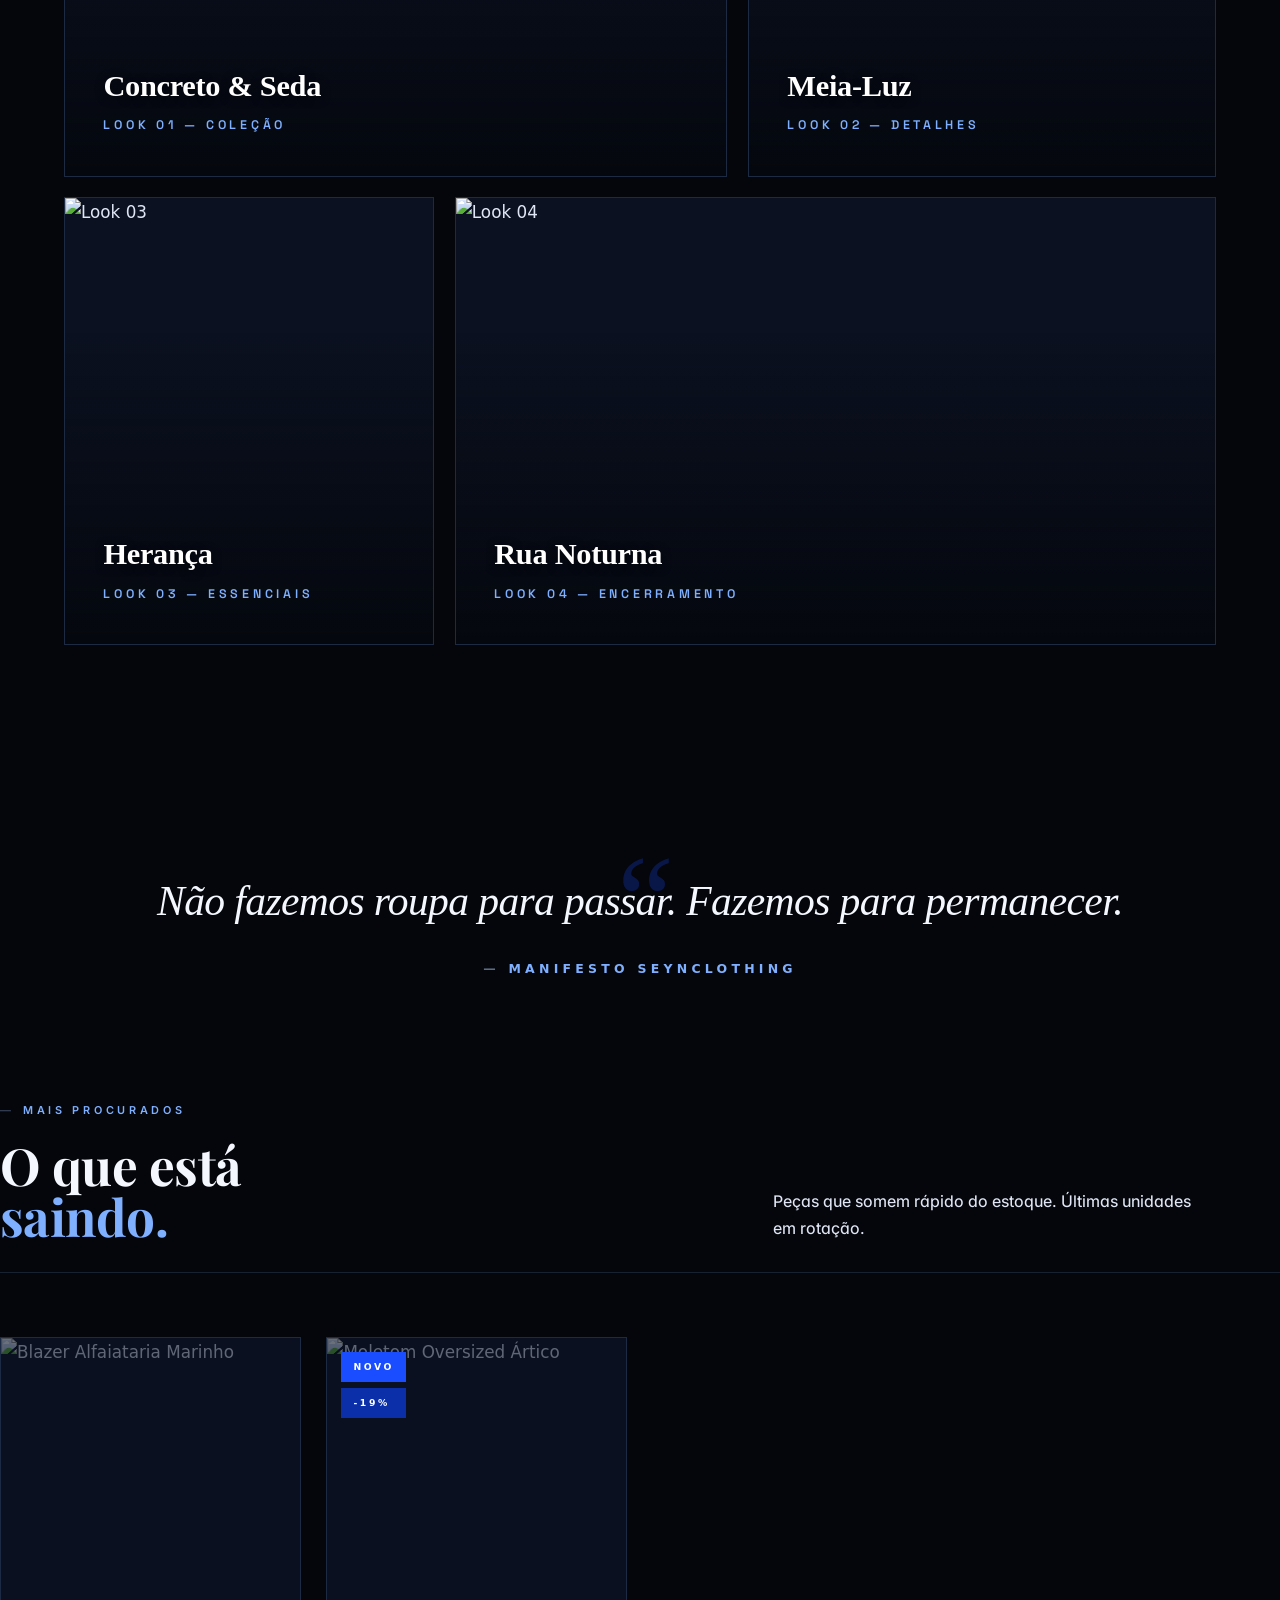
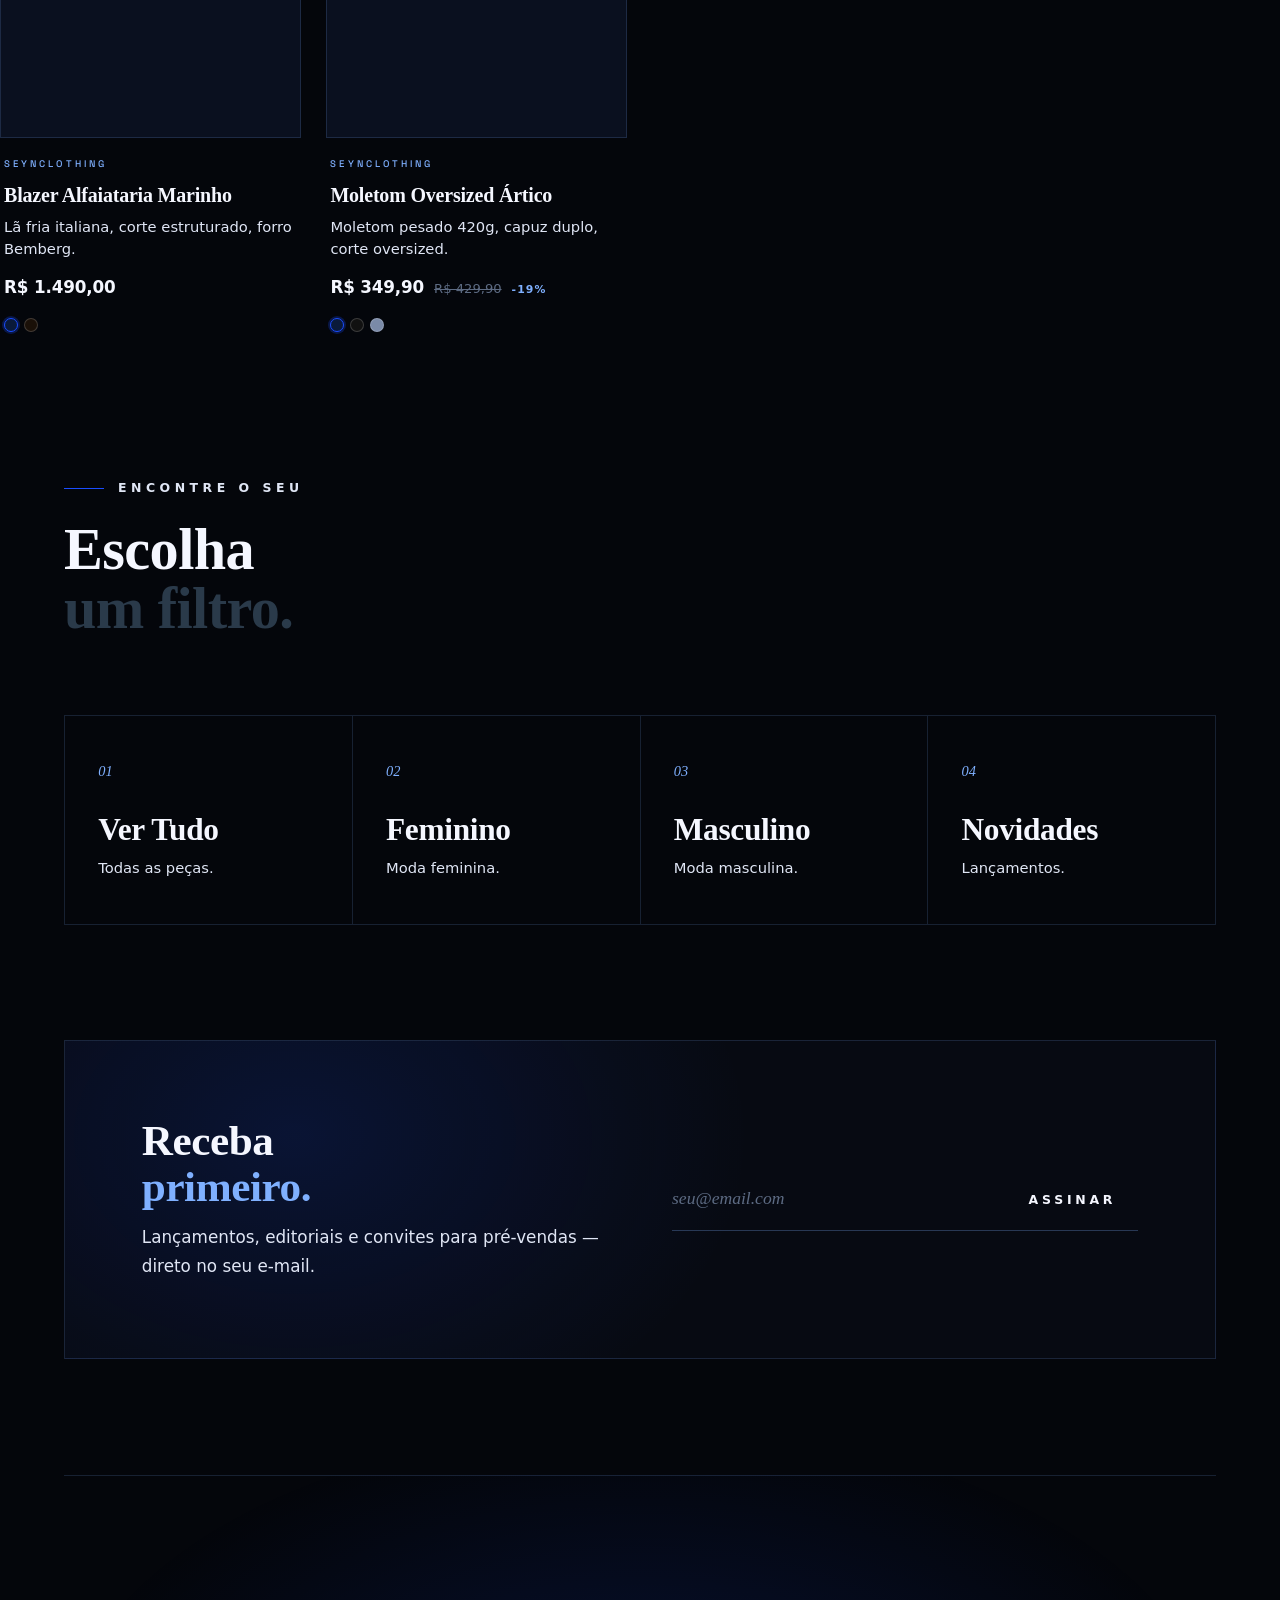
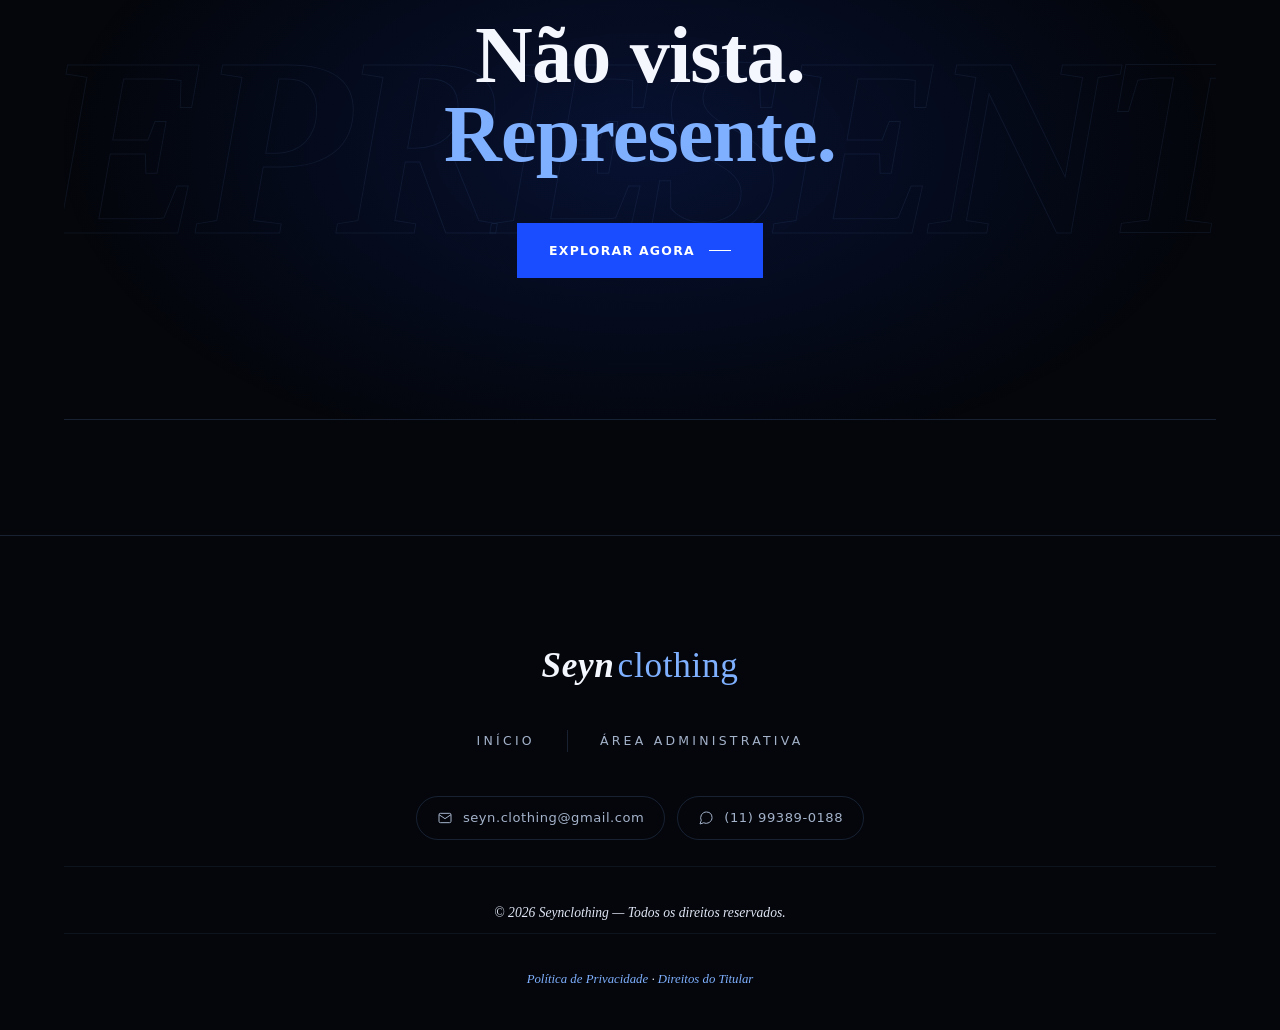
==== commit d057a457: "fix: cor do texto sobre ser" ====
--- a/index.html
+++ b/index.html
@@ -33,7 +33,7 @@
     <link href="https://fonts.googleapis.com/css2?family=Playfair+Display:ital,wght@0,400;0,500;0,700;0,900;1,400;1,700;1,900&family=Inter:wght@300;400;500;600;700;800;900&family=Space+Grotesk:wght@400;500;600;700&display=swap" rel="stylesheet">
     <link href="https://fonts.googleapis.com/css2?family=Cormorant+Garamond:ital,wght@0,400;0,500;0,600;0,700;1,400;1,500;1,600;1,700&family=Oswald:wght@400;500;600;700&display=swap" rel="stylesheet">
 
-    <link rel="stylesheet" href="css/style.css">
+    <link rel="stylesheet" href="css/style.css?v=2">
     <link rel="stylesheet" href="css/produtos.css">
     <link rel="stylesheet" href="css/cliente.css">
 </head>
--- a/css/style.css
+++ b/css/style.css
@@ -11887,57 +11887,124 @@
 }
 
 /* =========================================================
-   🚀 NOVO VISUAL DO HERO (Estilo Moderno/Tech)
+   🚀 NOVO VISUAL DO HERO (Moderno, com cores dinâmicas)
    ========================================================= */
 
-/* 1. Título principal */
+/* 1. Título principal (Fonte grossa, sem serifa, caixa alta) */
 .hero h1,
 body.tema-masculino .hero h1,
-body.tema-feminino .hero h1,
-[data-tema="claro"] body.tema-masculino .hero h1,
-[data-tema="claro"] body.tema-feminino .hero h1 {
-    font-family: var(--ff-sans) !important; /* Fonte sem serifa */
-    font-style: normal !important;          /* Tira o itálico */
-    font-weight: 800 !important;            /* Deixa bem grosso */
-    text-transform: uppercase !important;   /* Tudo maiúsculo */
-    letter-spacing: -0.03em !important;     /* Junta um pouco as letras */
-    line-height: 1.1 !important;
-    margin-bottom: 24px !important;
-}
-
-/* 2. A palavra em destaque (É SOBRE SER.) */
-.hero h1 span,
-body.tema-masculino .hero h1 span,
-body.tema-feminino .hero h1 span,
-[data-tema="claro"] body.tema-masculino .hero h1 span,
-[data-tema="claro"] body.tema-feminino .hero h1 span {
-    color: var(--blue-1) !important; /* Azul forte */
+body.tema-feminino .hero h1 {
     font-family: var(--ff-sans) !important;
     font-style: normal !important;
     font-weight: 800 !important;
-}
-
-/* 3. Subtítulo (Sua essência não segue...) */
-.hero-description,
-body.tema-masculino .hero-description,
-body.tema-feminino .hero-description {
+    text-transform: uppercase !important;
+    letter-spacing: -0.03em !important;
+    line-height: 1.05 !important;
+    margin-bottom: 24px !important;
+    color: var(--paper-0) !important; /* Branco no escuro, Preto no claro */
+}
+
+/* 2. Cores do Destaque (Segunda linha) por Tema */
+
+/* Tema Inicial (Padrão) */
+body:not(.tema-feminino):not(.tema-masculino) .hero h1 span { color: var(--blue-3) !important; }
+[data-tema="claro"] body:not(.tema-feminino):not(.tema-masculino) .hero h1 span { color: var(--blue-1) !important; }
+
+/* Tema Masculino (Azul) */
+body.tema-masculino .hero h1 span { color: var(--blue-3) !important; }
+[data-tema="claro"] body.tema-masculino .hero h1 span { color: var(--blue-1) !important; }
+
+/* Tema Feminino (Rosa) */
+body.tema-feminino .hero h1 span { color: #e89bb5 !important; } /* Rosa claro no escuro */
+[data-tema="claro"] body.tema-feminino .hero h1 span { color: #c8618c !important; } /* Rosa escuro no claro */
+
+
+/* 3. Subtítulo e Tag superior */
+.hero-description {
     font-family: var(--ff-sans) !important;
     font-style: normal !important;
-    font-size: 1.15rem !important; /* Um pouco maior para leitura */
+    font-size: 1.15rem !important;
     font-weight: 500 !important;
     line-height: 1.6 !important;
-    color: var(--paper-1) !important; /* Cor de texto normal */
-}
-
-/* 4. Tag de cima (NOVA COLEÇÃO) */
+}
+
 .hero-small {
     font-family: var(--ff-sans) !important;
     font-weight: 700 !important;
-    color: var(--blue-1) !important;
-    border-bottom: none !important; /* Tira a linha embaixo se tiver */
-}
-
-/* 5. No tema escuro, a segunda linha continua azul claro para dar contraste */
-body:not([data-tema="claro"]) .hero h1 span {
-    color: var(--blue-3) !important; 
+    border-bottom: none !important;
+}
+
+body:not(.tema-feminino):not(.tema-masculino) .hero-small { color: var(--blue-3) !important; }
+body.tema-masculino .hero-small { color: var(--blue-3) !important; }
+body.tema-feminino .hero-small { color: #e89bb5 !important; } /* Tag de cima rosa no feminino */
+
+/* 4. Ajuste no Botão do Hero (Pra não ficar cortado ou com cor estranha) */
+.hero-buttons .btn-primary {
+    background: #1a1a1a !important; /* Padrão inicial */
+    color: #fff !important;
+    border: none !important;
+}
+body.tema-masculino .hero-buttons .btn-primary {
+    background: var(--blue-1) !important; /* Azul no masculino */
+}
+body.tema-feminino .hero-buttons .btn-primary {
+    background: #c8618c !important; /* Rosa no feminino */
+}
+/* =========================================================
+   🌸 FORÇAR CORES ROSA NOS CARDS (FEMININO - OVERRIDE)
+   ========================================================= */
+
+/* 1. Fundo do Card no Feminino Escuro */
+html body.tema-feminino .marca-card,
+html body.tema-feminino .category-card {
+    background: 
+        linear-gradient(180deg, transparent 42%, rgba(26, 14, 20, .95) 100%),
+        radial-gradient(650px 550px at 50% 20%, rgba(200, 97, 140, .35), transparent 65%),
+        linear-gradient(160deg, #2a101a 0%, #1a0e14 100%) !important;
+    border-color: rgba(200, 97, 140, 0.3) !important;
+}
+
+/* 2. Fundo do Card no Feminino Claro */
+html[data-tema="claro"] body.tema-feminino .marca-card,
+html[data-tema="claro"] body.tema-feminino .category-card {
+    background: 
+        linear-gradient(180deg, transparent 42%, rgba(255, 255, 255, .96) 100%),
+        radial-gradient(600px 550px at 22% 28%, rgba(200, 97, 140, .2), transparent 65%),
+        linear-gradient(160deg, #fae8ef 0%, #ffffff 100%) !important;
+    border-color: rgba(200, 97, 140, 0.2) !important;
+}
+
+/* 3. Cores dos textos (Número "01" e "Ver Produtos") */
+html body.tema-feminino .marca-card-content span,
+html body.tema-feminino .marca-card-content strong,
+html body.tema-feminino .category-content > span,
+html body.tema-feminino .category-content strong {
+    color: #e89bb5 !important;
+    border-bottom-color: rgba(200, 97, 140, 0.5) !important;
+}
+
+/* 4. Hover do botão no Feminino */
+html body.tema-feminino .marca-card:hover .marca-card-content strong,
+html body.tema-feminino .category-card:hover .category-content strong {
+    color: #c8618c !important;
+    border-bottom-color: #c8618c !important;
+}
+
+html[data-tema="claro"] body.tema-feminino .marca-card:hover .marca-card-content strong,
+html[data-tema="claro"] body.tema-feminino .category-card:hover .category-content strong {
+    color: #c8618c !important;
+    border-bottom-color: #c8618c !important;
+}
+/* =========================================================
+   🎨 CORREÇÃO DO DESTAQUE DO HERO NA PÁGINA INICIAL
+   ========================================================= */
+
+/* 1. No modo CLARO: O texto fica PRETO */
+[data-tema="claro"] body:not(.tema-feminino):not(.tema-masculino) .hero h1 span {
+    color: #000000 !important;
+}
+
+/* 2. No modo ESCURO: O texto fica BRANCO */
+body:not(.tema-feminino):not(.tema-masculino) .hero h1 span {
+    color: var(--paper-0) !important;
 }
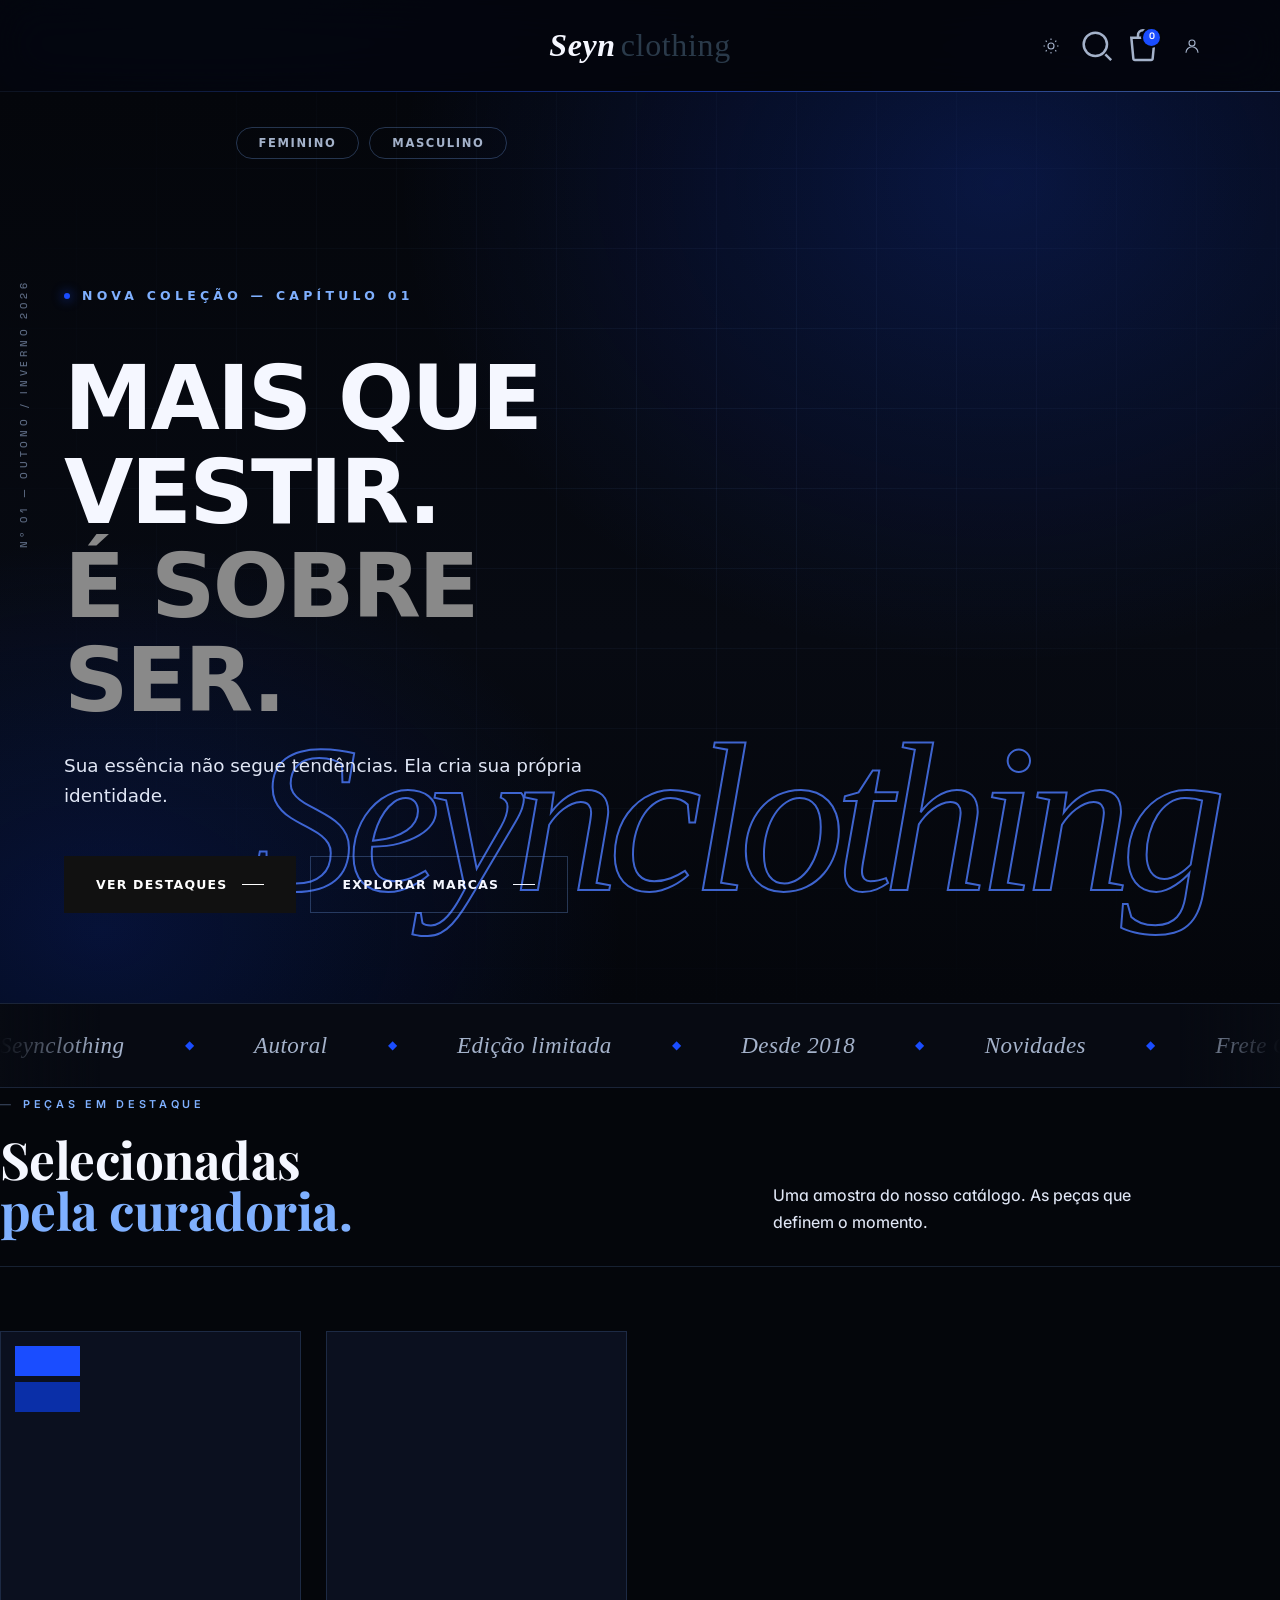
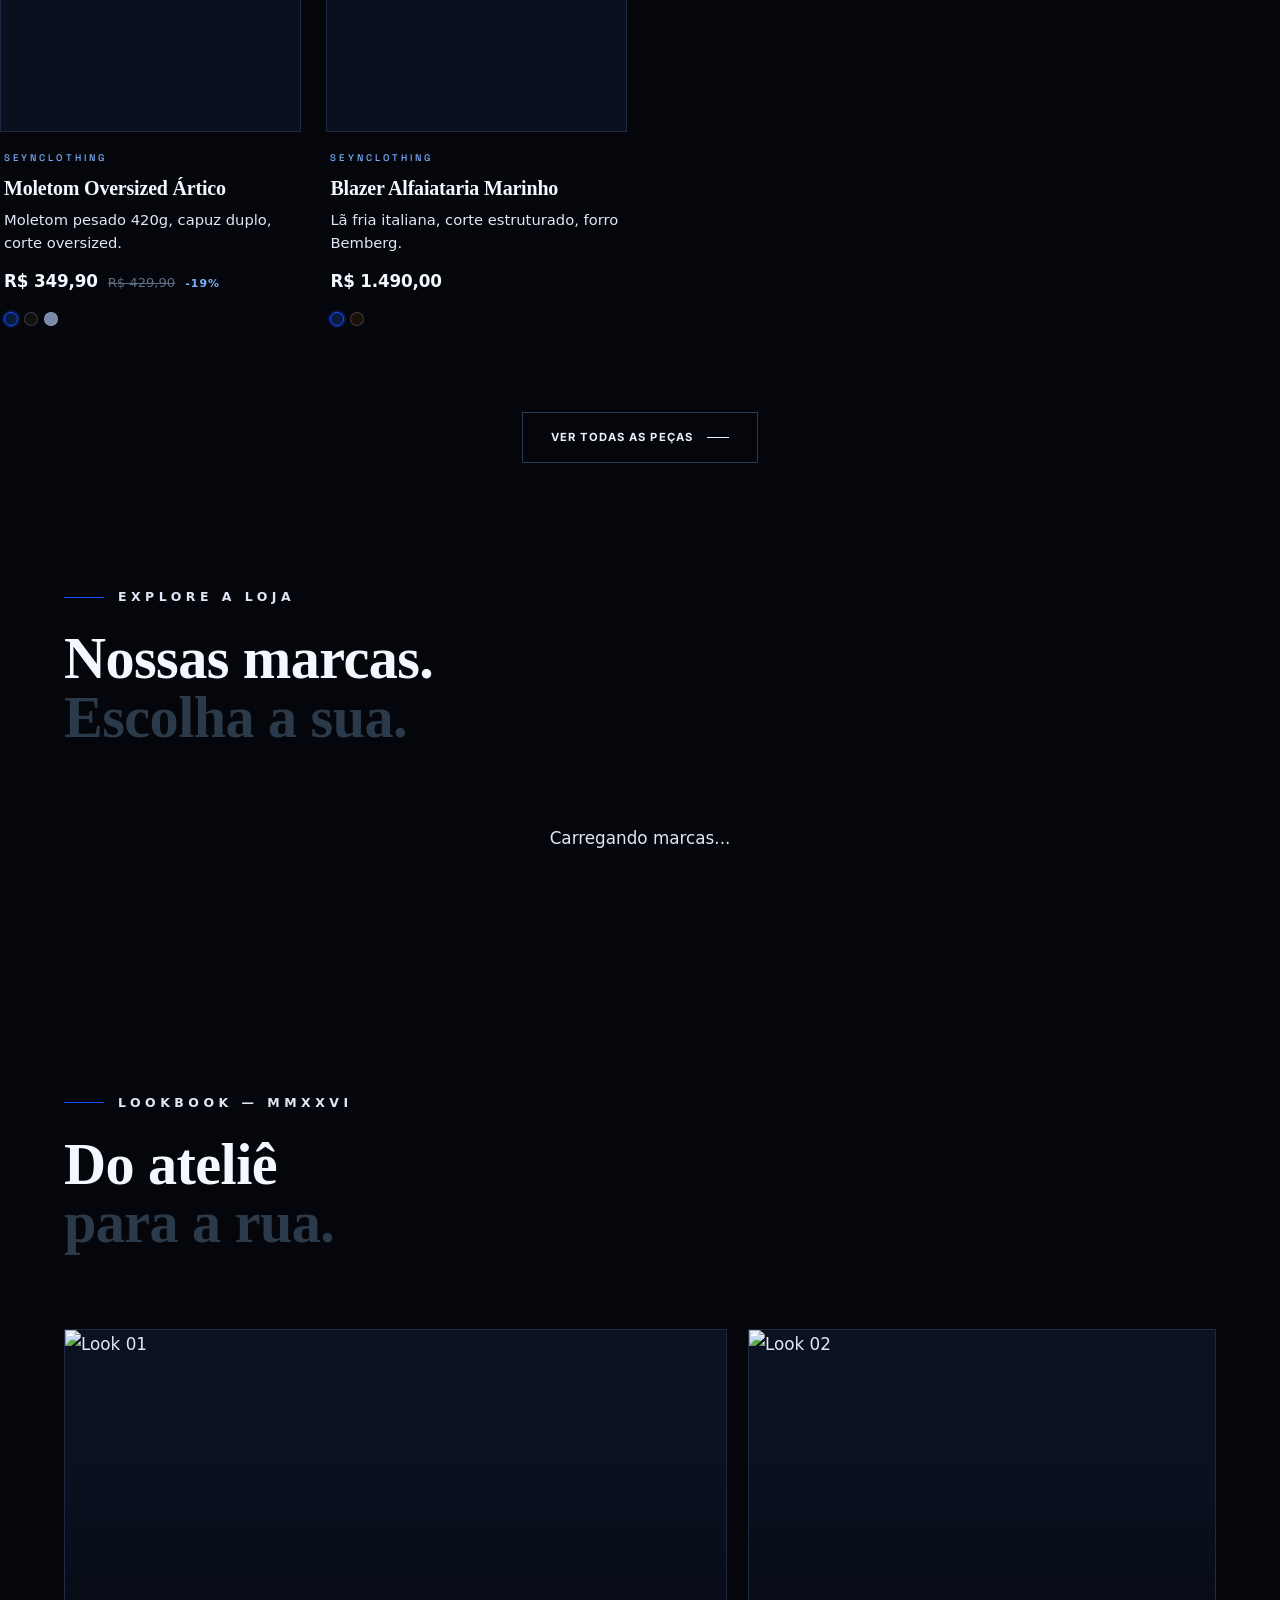
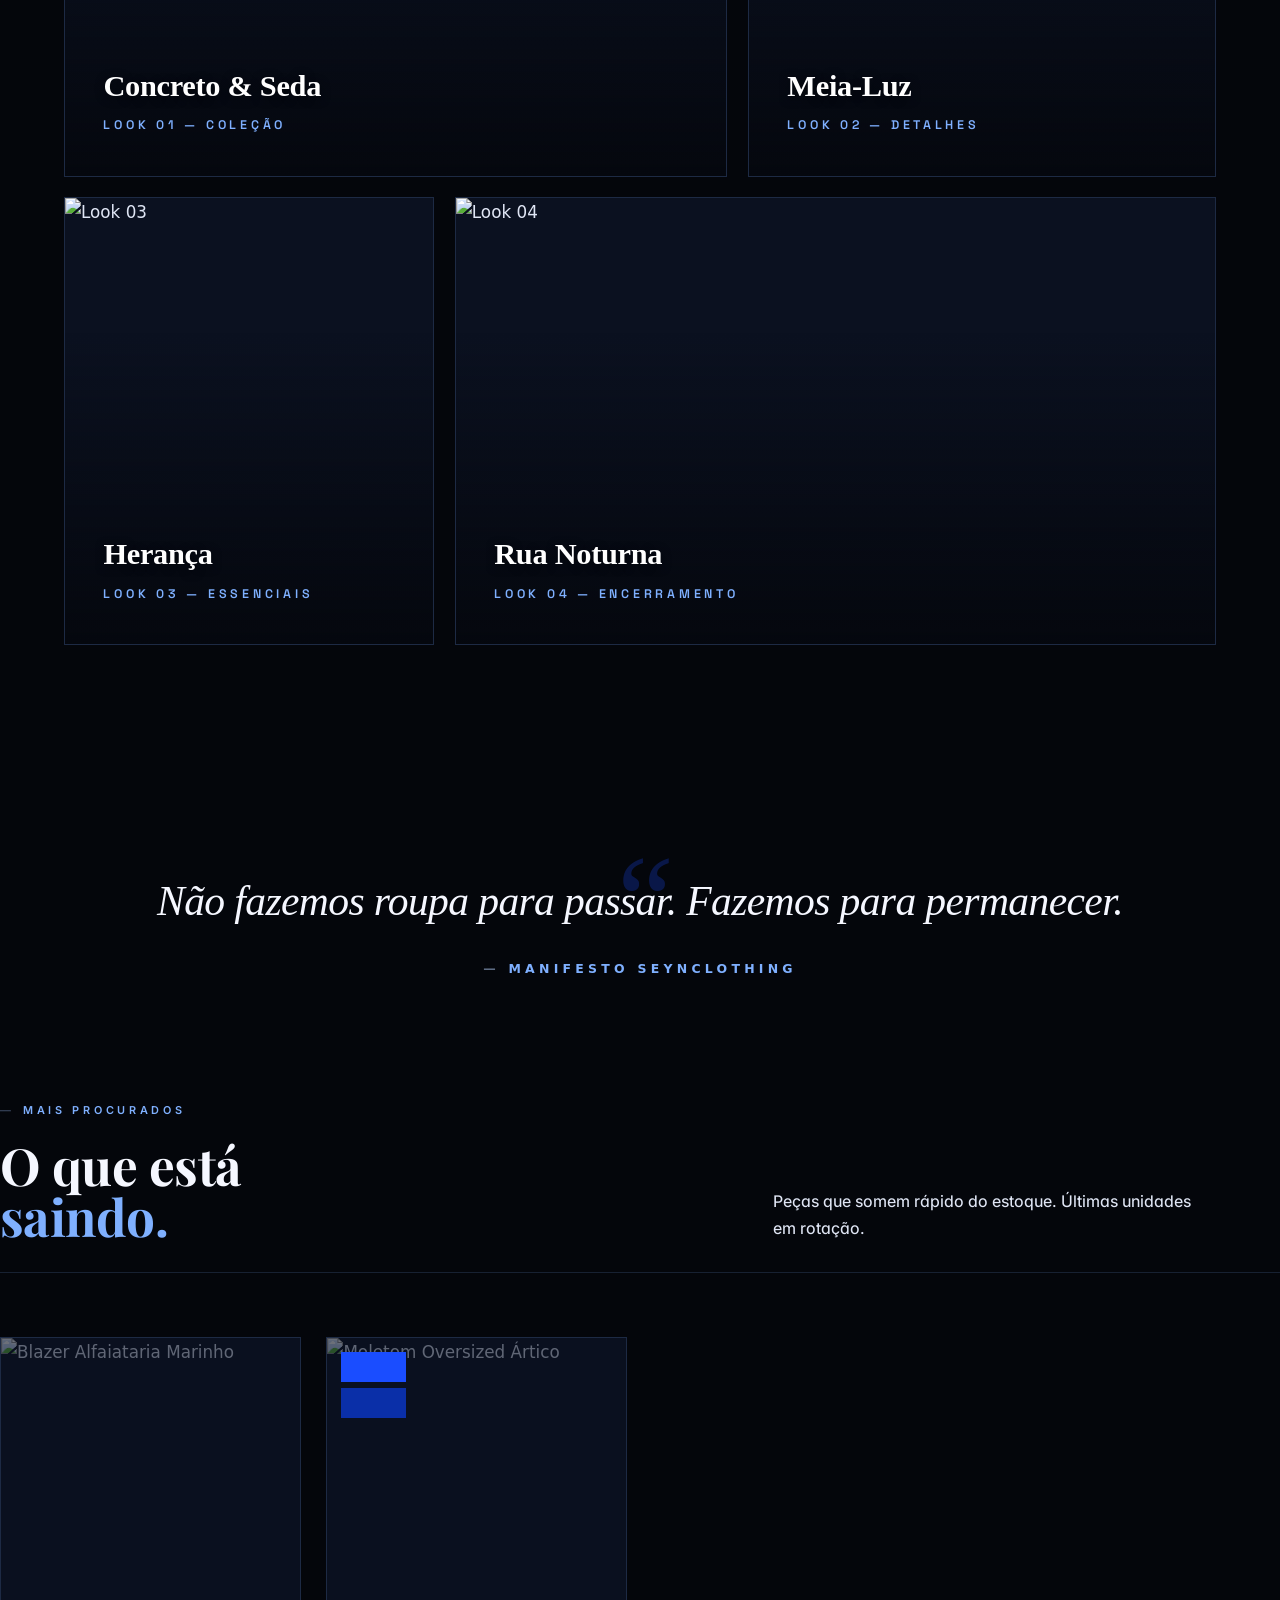
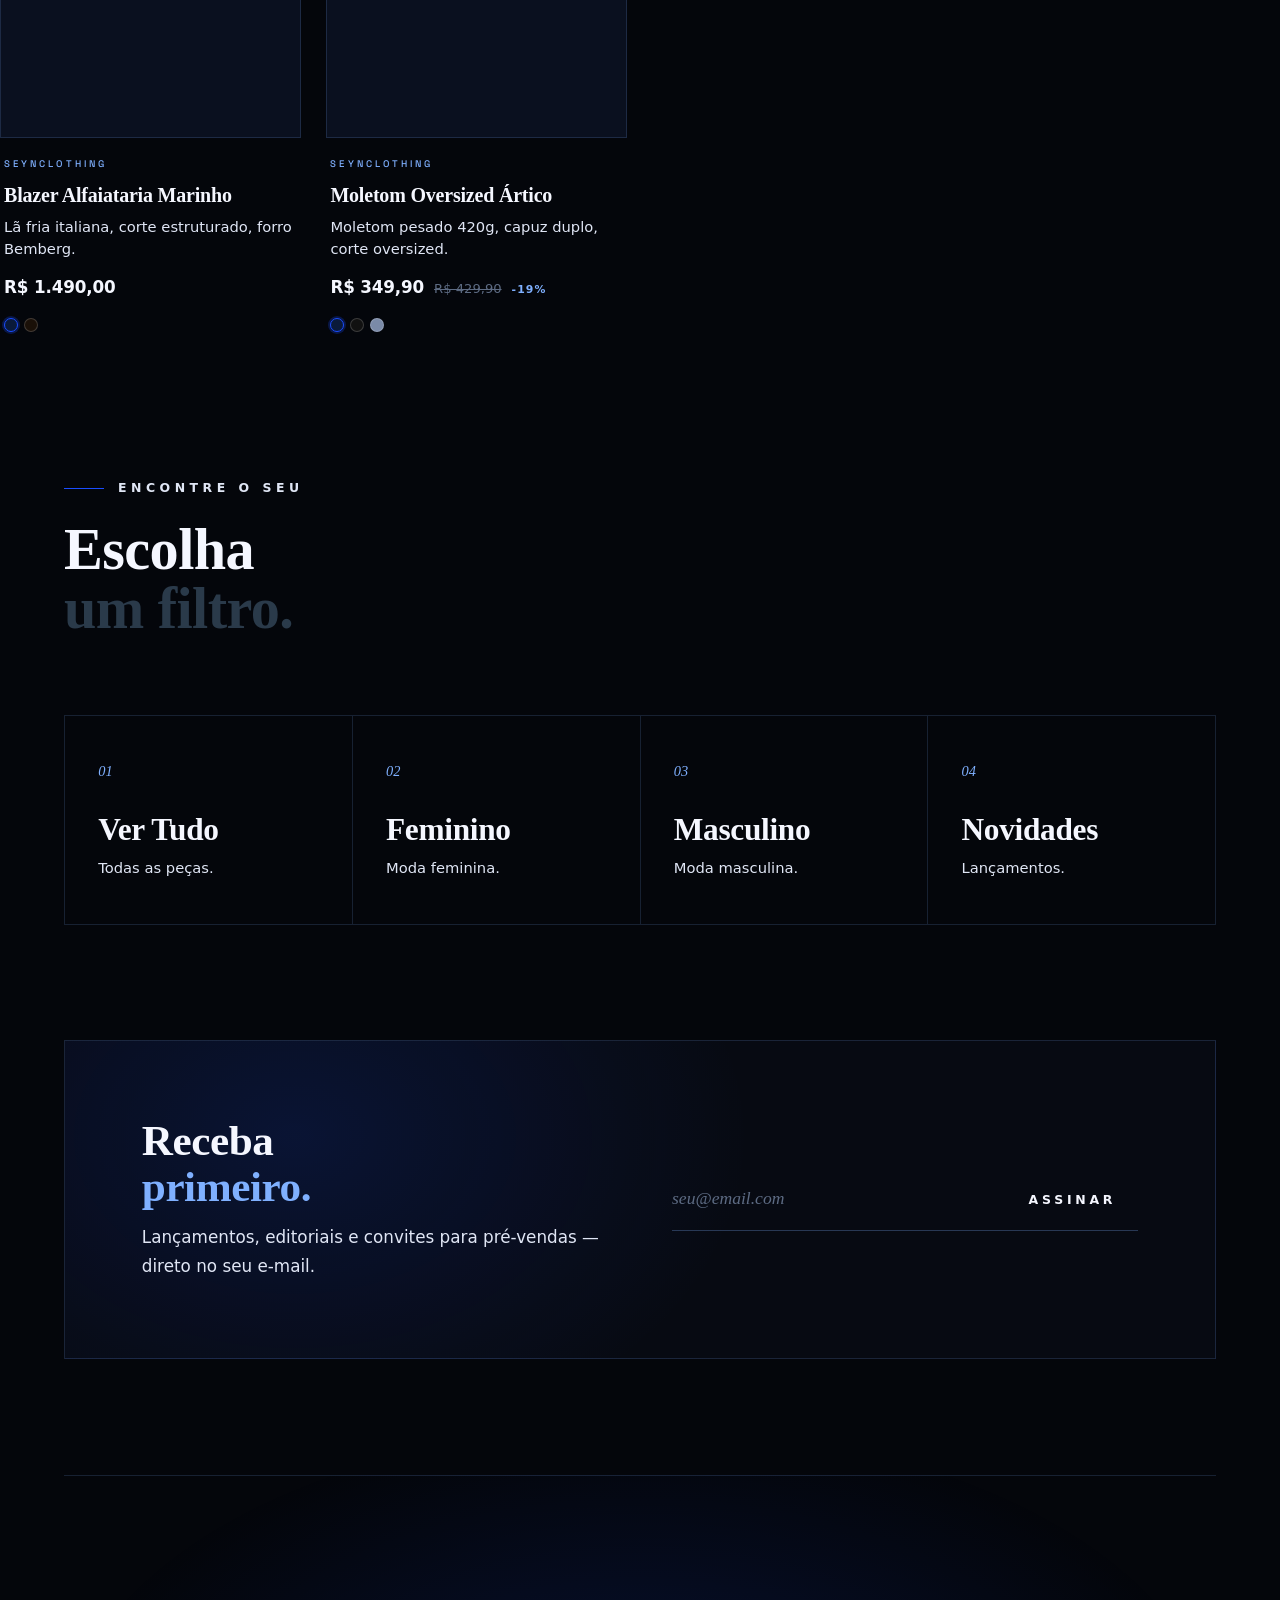
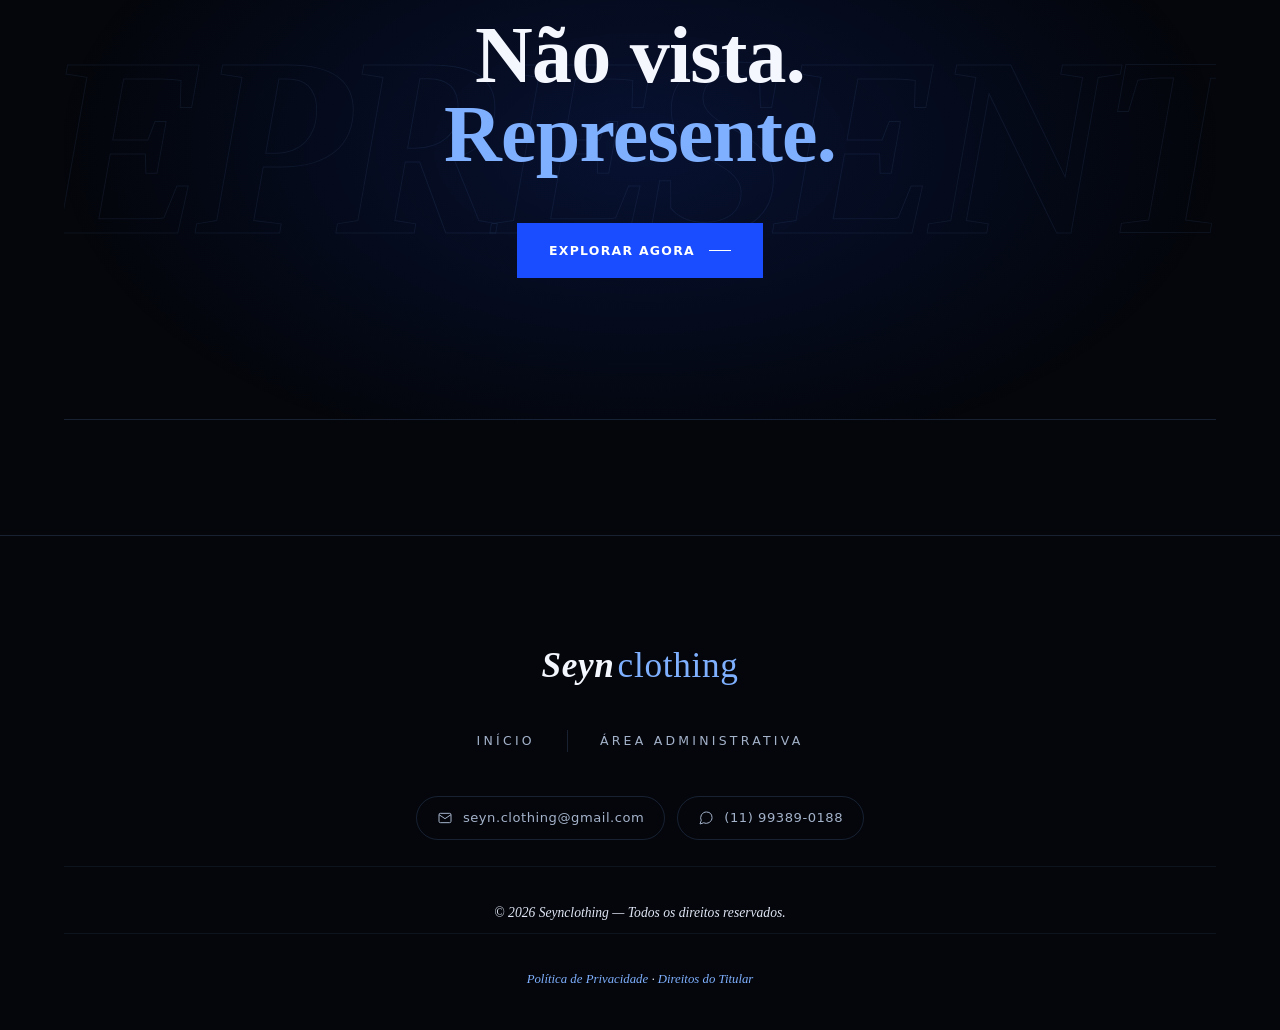
==== commit c3853ecd: "style: muda destaque do hero para cinza nos dois temas" ====
--- a/index.html
+++ b/index.html
@@ -33,7 +33,7 @@
     <link href="https://fonts.googleapis.com/css2?family=Playfair+Display:ital,wght@0,400;0,500;0,700;0,900;1,400;1,700;1,900&family=Inter:wght@300;400;500;600;700;800;900&family=Space+Grotesk:wght@400;500;600;700&display=swap" rel="stylesheet">
     <link href="https://fonts.googleapis.com/css2?family=Cormorant+Garamond:ital,wght@0,400;0,500;0,600;0,700;1,400;1,500;1,600;1,700&family=Oswald:wght@400;500;600;700&display=swap" rel="stylesheet">
 
-    <link rel="stylesheet" href="css/style.css?v=2">
+    <link rel="stylesheet" href="css/style.css">
     <link rel="stylesheet" href="css/produtos.css">
     <link rel="stylesheet" href="css/cliente.css">
 </head>
--- a/css/style.css
+++ b/css/style.css
@@ -11995,16 +11995,17 @@
     color: #c8618c !important;
     border-bottom-color: #c8618c !important;
 }
+
 /* =========================================================
-   🎨 CORREÇÃO DO DESTAQUE DO HERO NA PÁGINA INICIAL
+   🎨 CORREÇÃO DO DESTAQUE DO HERO (CINZA)
    ========================================================= */
 
-/* 1. No modo CLARO: O texto fica PRETO */
+/* 1. No modo CLARO: O texto fica CINZA */
 [data-tema="claro"] body:not(.tema-feminino):not(.tema-masculino) .hero h1 span {
-    color: #000000 !important;
-}
-
-/* 2. No modo ESCURO: O texto fica BRANCO */
+    color: #898989 !important;
+}
+
+/* 2. No modo ESCURO: O texto também fica CINZA */
 body:not(.tema-feminino):not(.tema-masculino) .hero h1 span {
-    color: var(--paper-0) !important;
+    color: #898989 !important;
 }
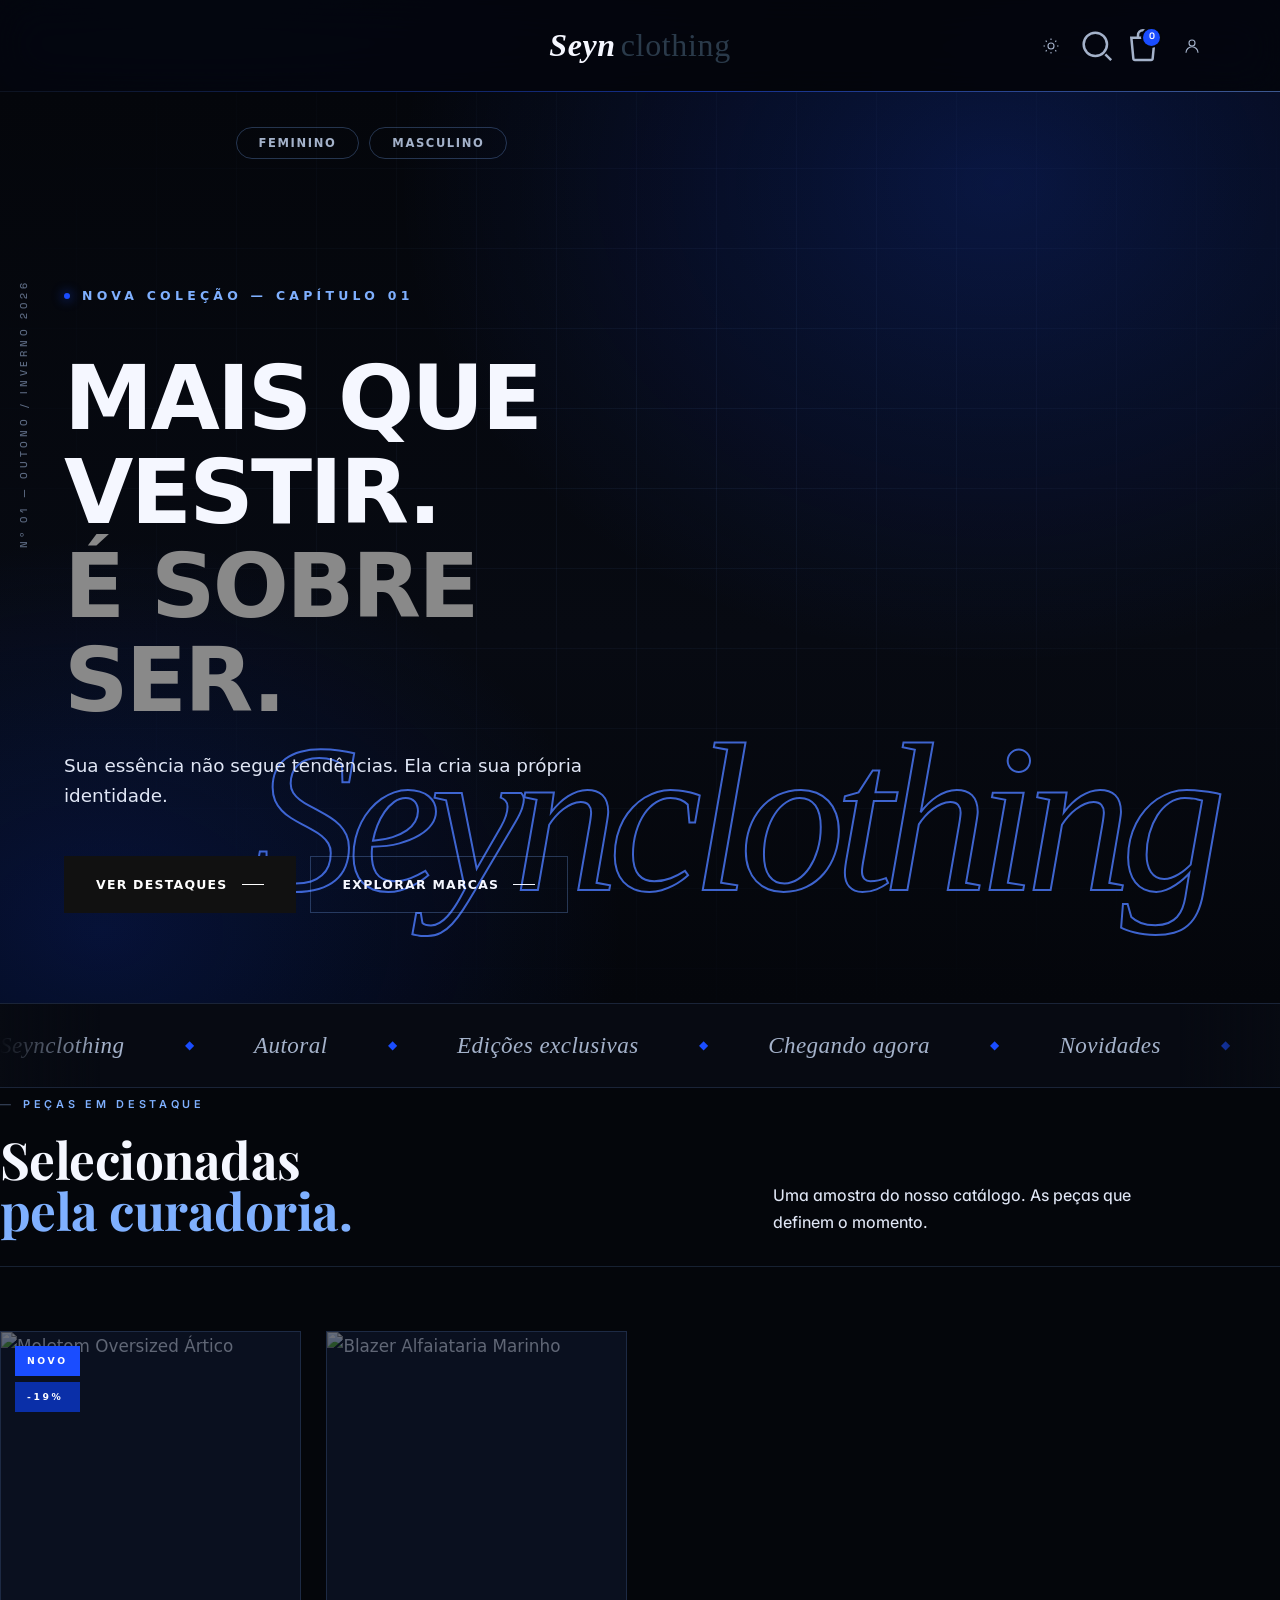
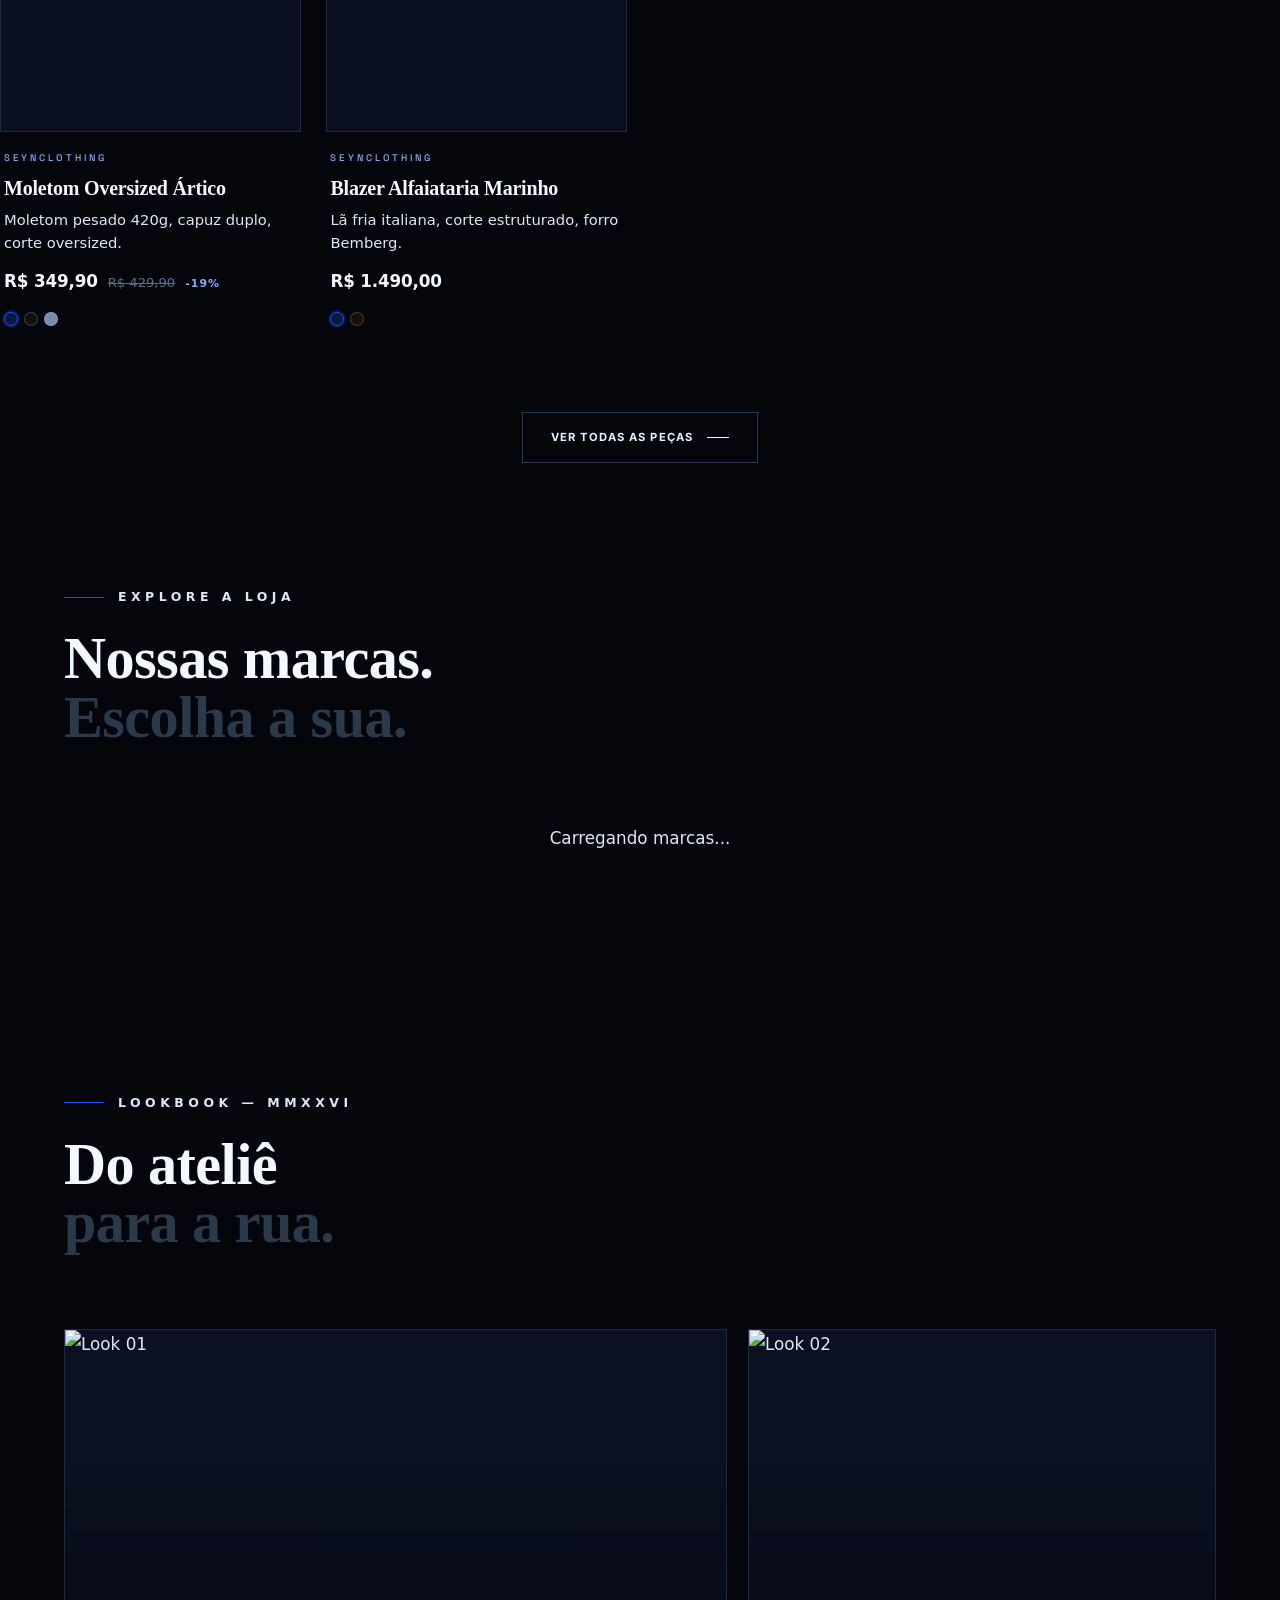
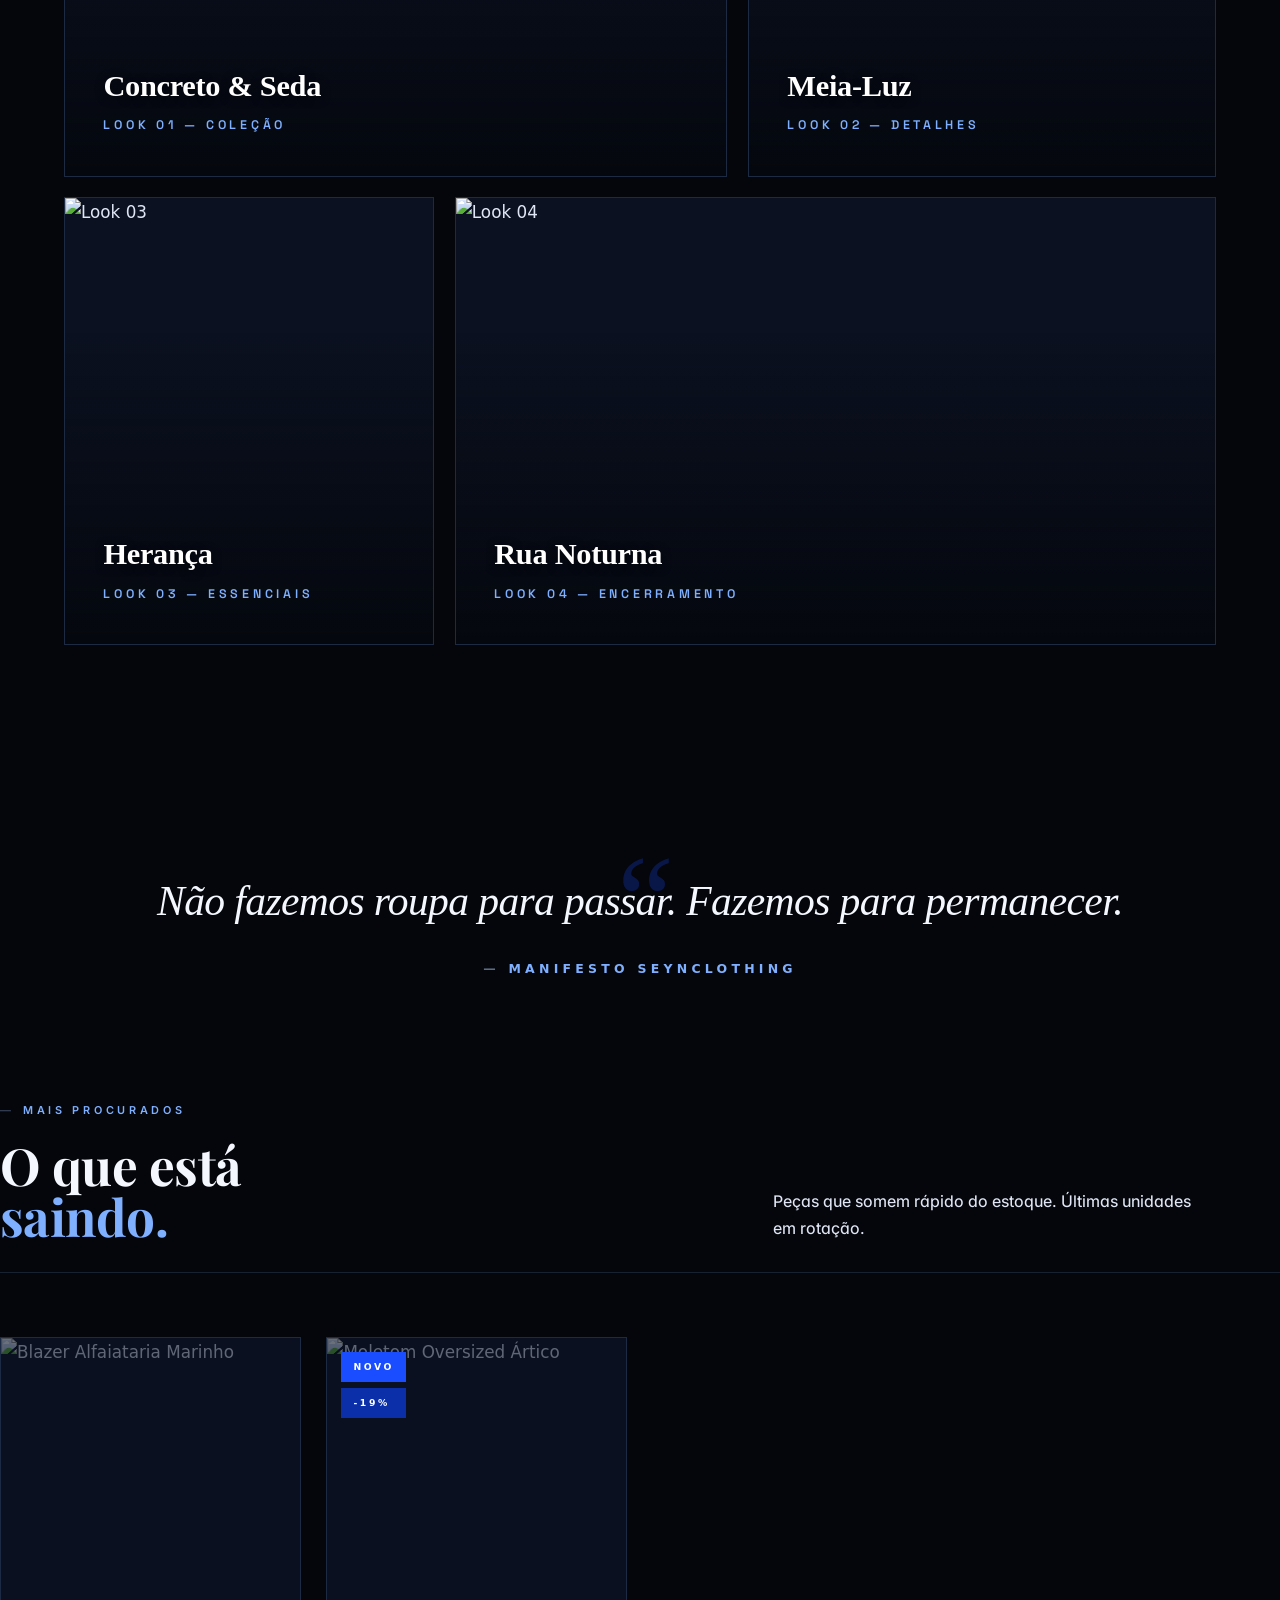
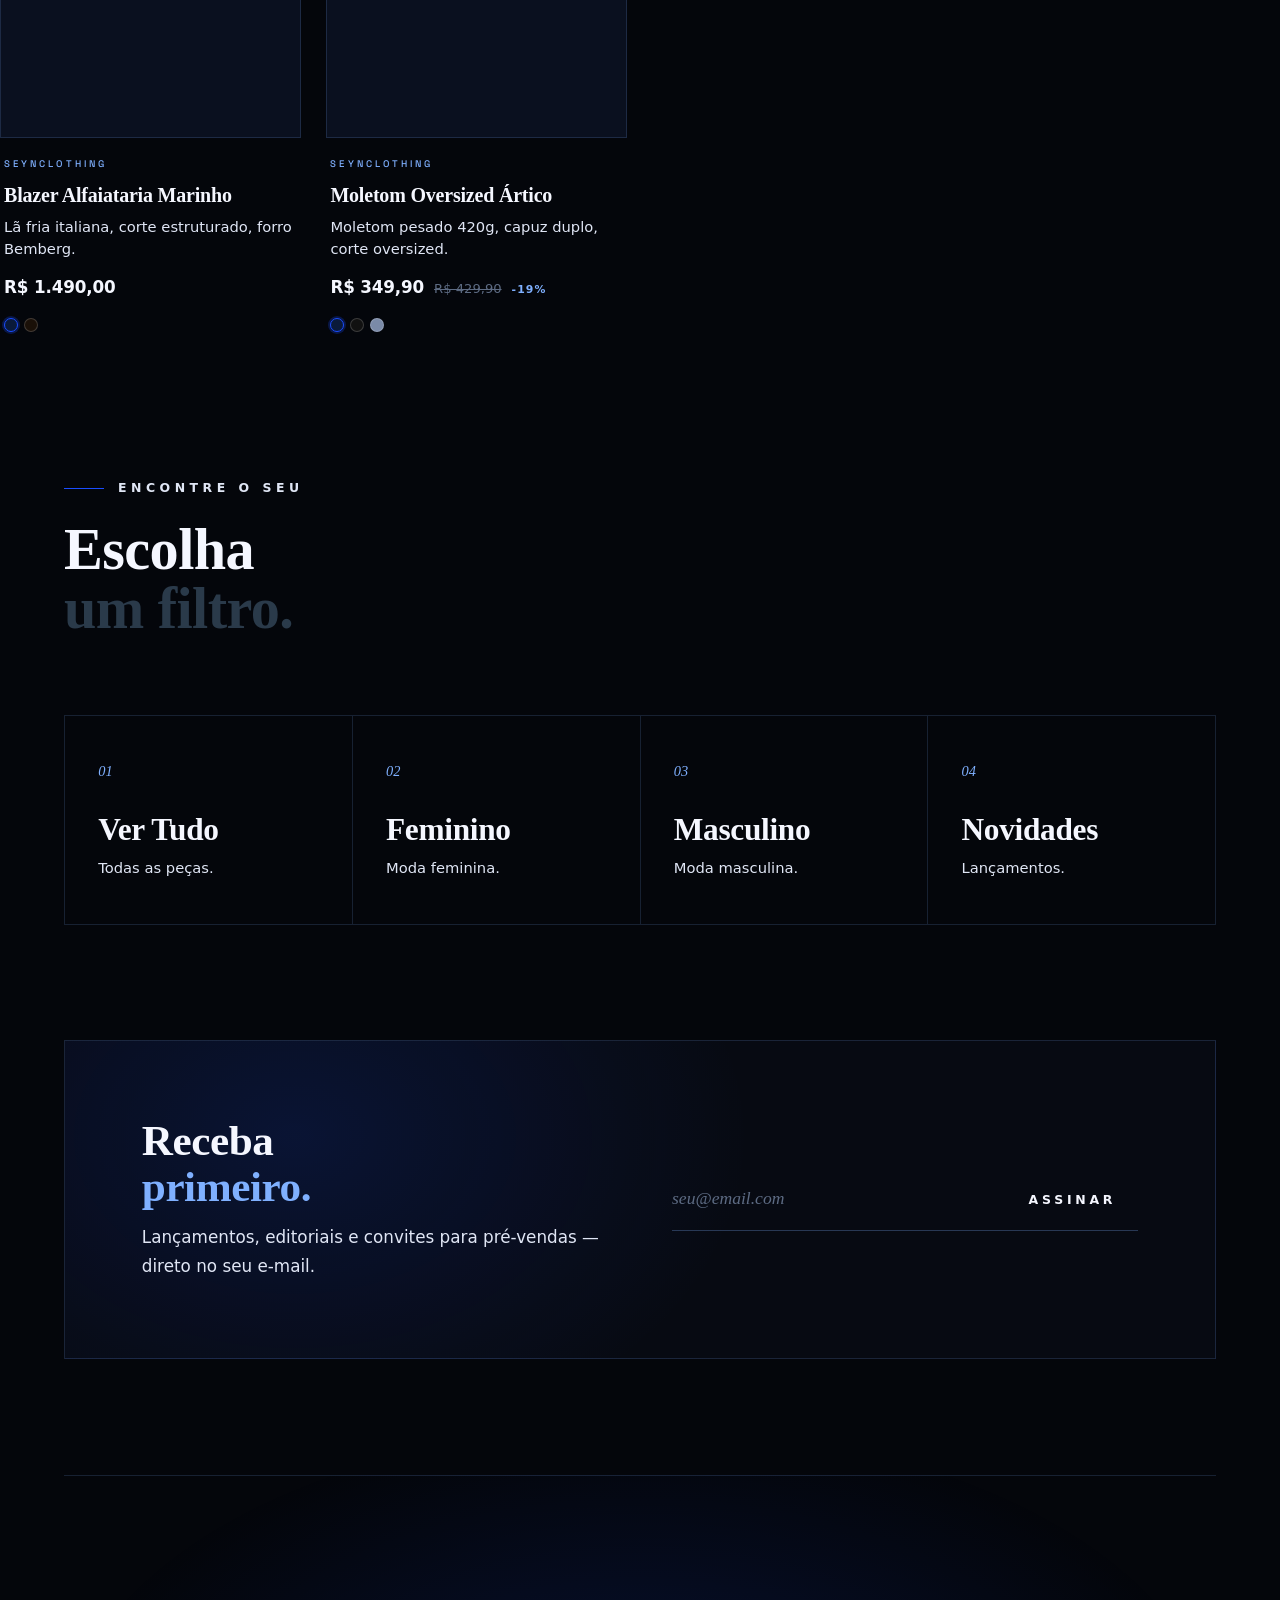
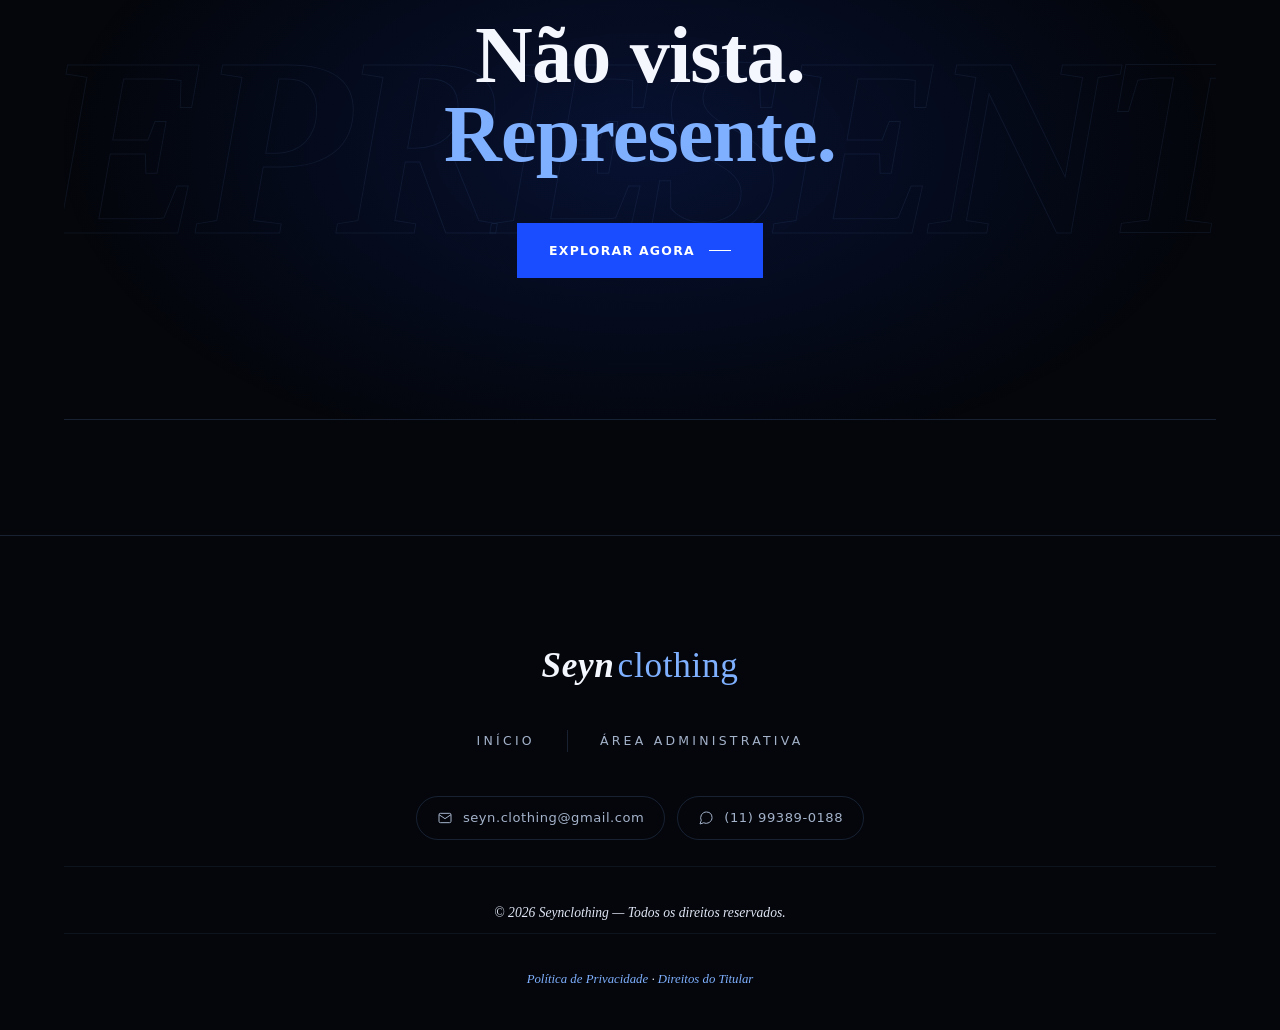
==== commit a80af242: "Arrumando formulário de finalizar" ====
--- a/index.html
+++ b/index.html
@@ -109,8 +109,8 @@
 
     <div class="ticker" aria-hidden="true">
         <div class="ticker-track">
-            <span>Seynclothing</span><span>Autoral</span><span>Edição limitada</span><span>Desde 2018</span><span>Novidades</span><span>Frete Grátis</span>
-            <span>Seynclothing</span><span>Autoral</span><span>Edição limitada</span><span>Desde 2018</span><span>Novidades</span><span>Frete Grátis</span>
+            <span>Seynclothing</span><span>Autoral</span><span>Edições exclusivas</span><span>Chegando agora</span><span>Novidades</span><span>Frete Grátis</span>
+            <span>Seynclothing</span><span>Autoral</span><span>Edições exclusivas</span><span>Chegando agora</span><span>Novidades</span><span>Frete Grátis</span>
         </div>
     </div>
 
@@ -212,10 +212,19 @@
             <h2>Escolha<span>um filtro.</span></h2>
         </div>
         <div class="quick-grid">
-            <a href="busca.html" class="quick-card"><span>01</span><h3>Ver Tudo</h3><p>Todas as peças.</p></a>
-            <a href="busca.html?q=feminino" class="quick-card"><span>02</span><h3>Feminino</h3><p>Moda feminina.</p></a>
-            <a href="busca.html?q=masculino" class="quick-card"><span>03</span><h3>Masculino</h3><p>Moda masculina.</p></a>
-            <a href="busca.html?q=novo" class="quick-card"><span>04</span><h3>Novidades</h3><p>Lançamentos.</p></a>
+            <!-- MODIFICADO AQUI: Adicionado o onclick e a classe para controle -->
+            <a href="busca.html" class="quick-card" onclick="selecionarQuickCard(this, event, 'todos')">
+                <span>01</span><h3>Ver Tudo</h3><p>Todas as peças.</p>
+            </a>
+            <a href="busca.html?q=feminino" class="quick-card" onclick="selecionarQuickCard(this, event, 'feminino')">
+                <span>02</span><h3>Feminino</h3><p>Moda feminina.</p>
+            </a>
+            <a href="busca.html?q=masculino" class="quick-card" onclick="selecionarQuickCard(this, event, 'masculino')">
+                <span>03</span><h3>Masculino</h3><p>Moda masculina.</p>
+            </a>
+            <a href="busca.html?q=novo" class="quick-card" onclick="selecionarQuickCard(this, event, 'novo')">
+                <span>04</span><h3>Novidades</h3><p>Lançamentos.</p>
+            </a>
         </div>
     </section>
 
@@ -280,5 +289,32 @@
 <script src="js/script.js"></script>
 <script src="js/whatsapp-float.js"></script>
 <script src="js/cookie-consent.js"></script>
+
+<!-- =========================================================
+     SCRIPT DO FILTRO RÁPIDO (ADICIONADO AQUI)
+     ========================================================= -->
+<script>
+    function selecionarQuickCard(elemento, evento, filtro) {
+        // 1. Impede que a página recarregue ou role para o topo
+        evento.preventDefault();
+
+        // 2. Tira a classe "active" de todos os cards
+        const todosCards = document.querySelectorAll('.quick-card');
+        todosCards.forEach(card => {
+            card.classList.remove('active');
+        });
+
+        // 3. Coloca a classe "active" só no card que foi clicado
+        elemento.classList.add('active');
+
+        // 4. Chama a sua função de filtro (que já existe no seu código)
+        if (typeof filtrarGenero === 'function') {
+            filtrarGenero(filtro);
+        } else {
+            console.log("A função filtrarGenero não foi encontrada no seu script.js");
+        }
+    }
+</script>
+
 </body>
 </html>
